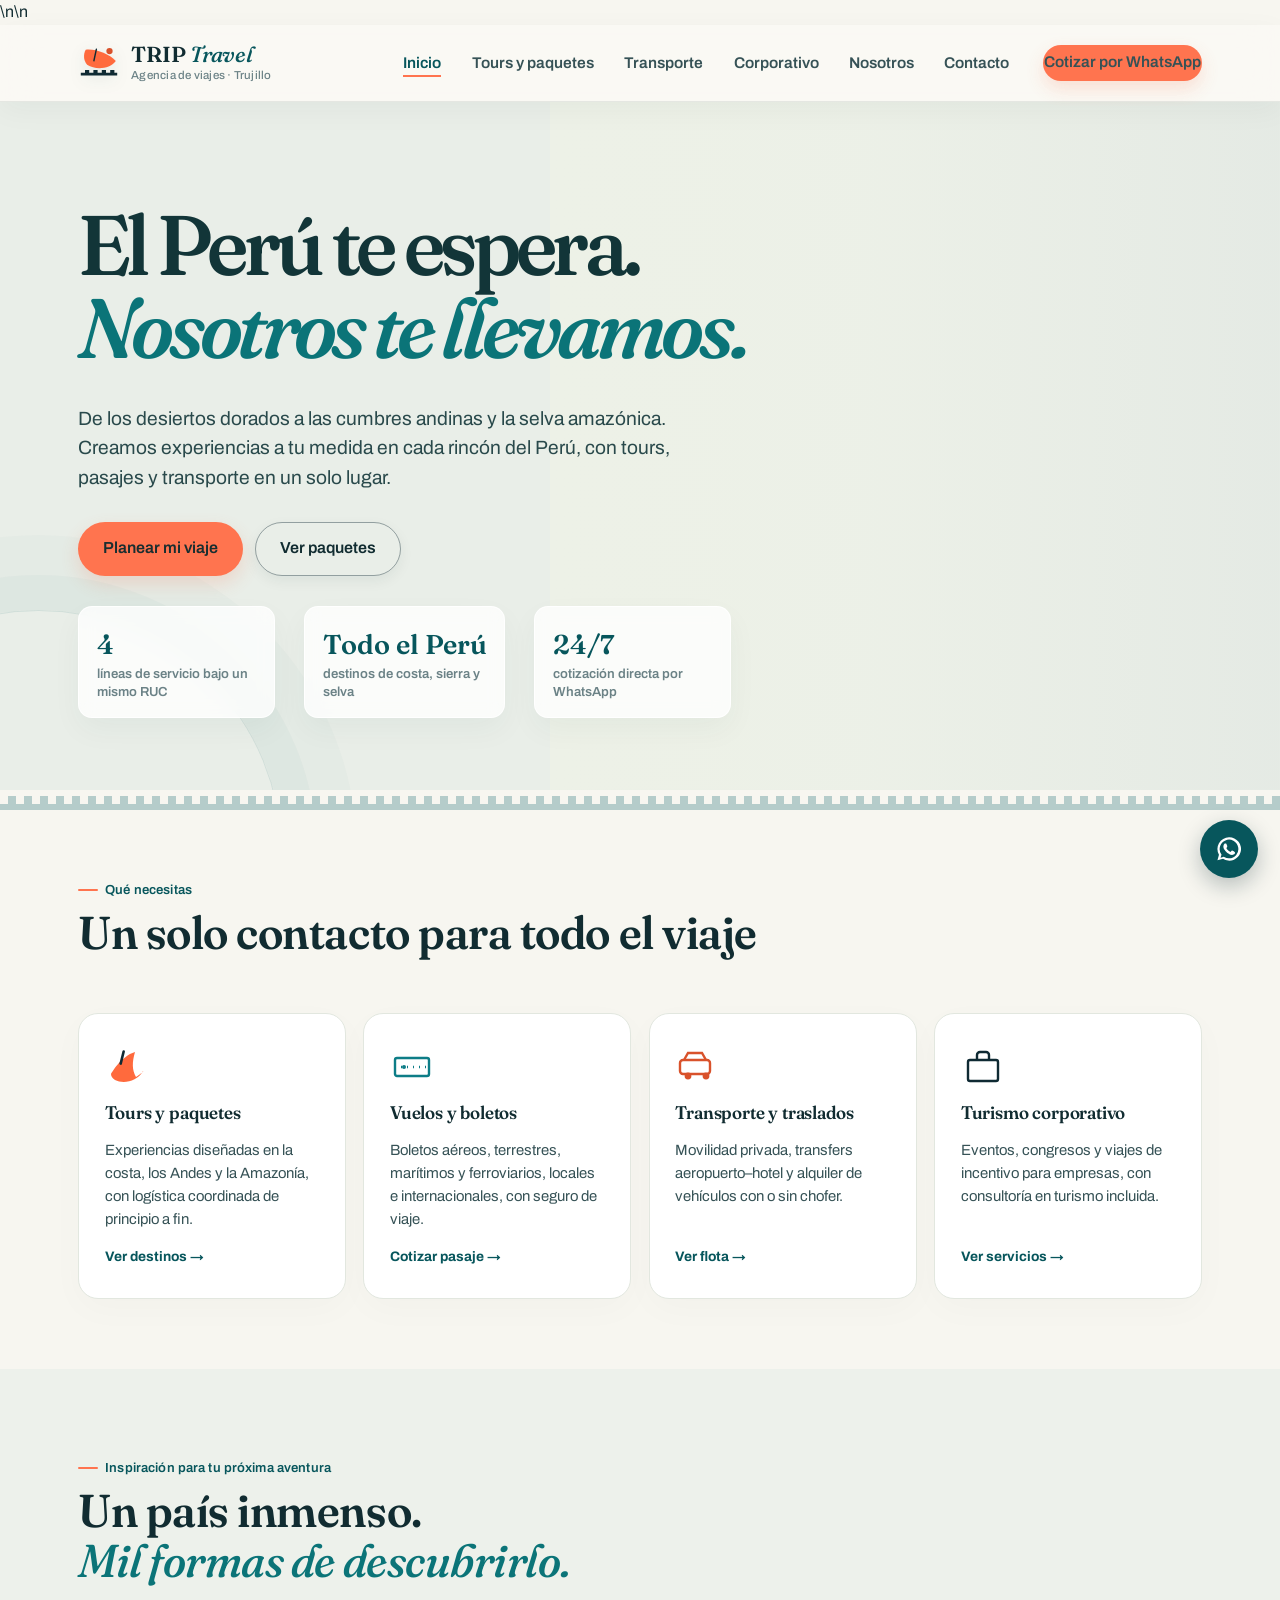
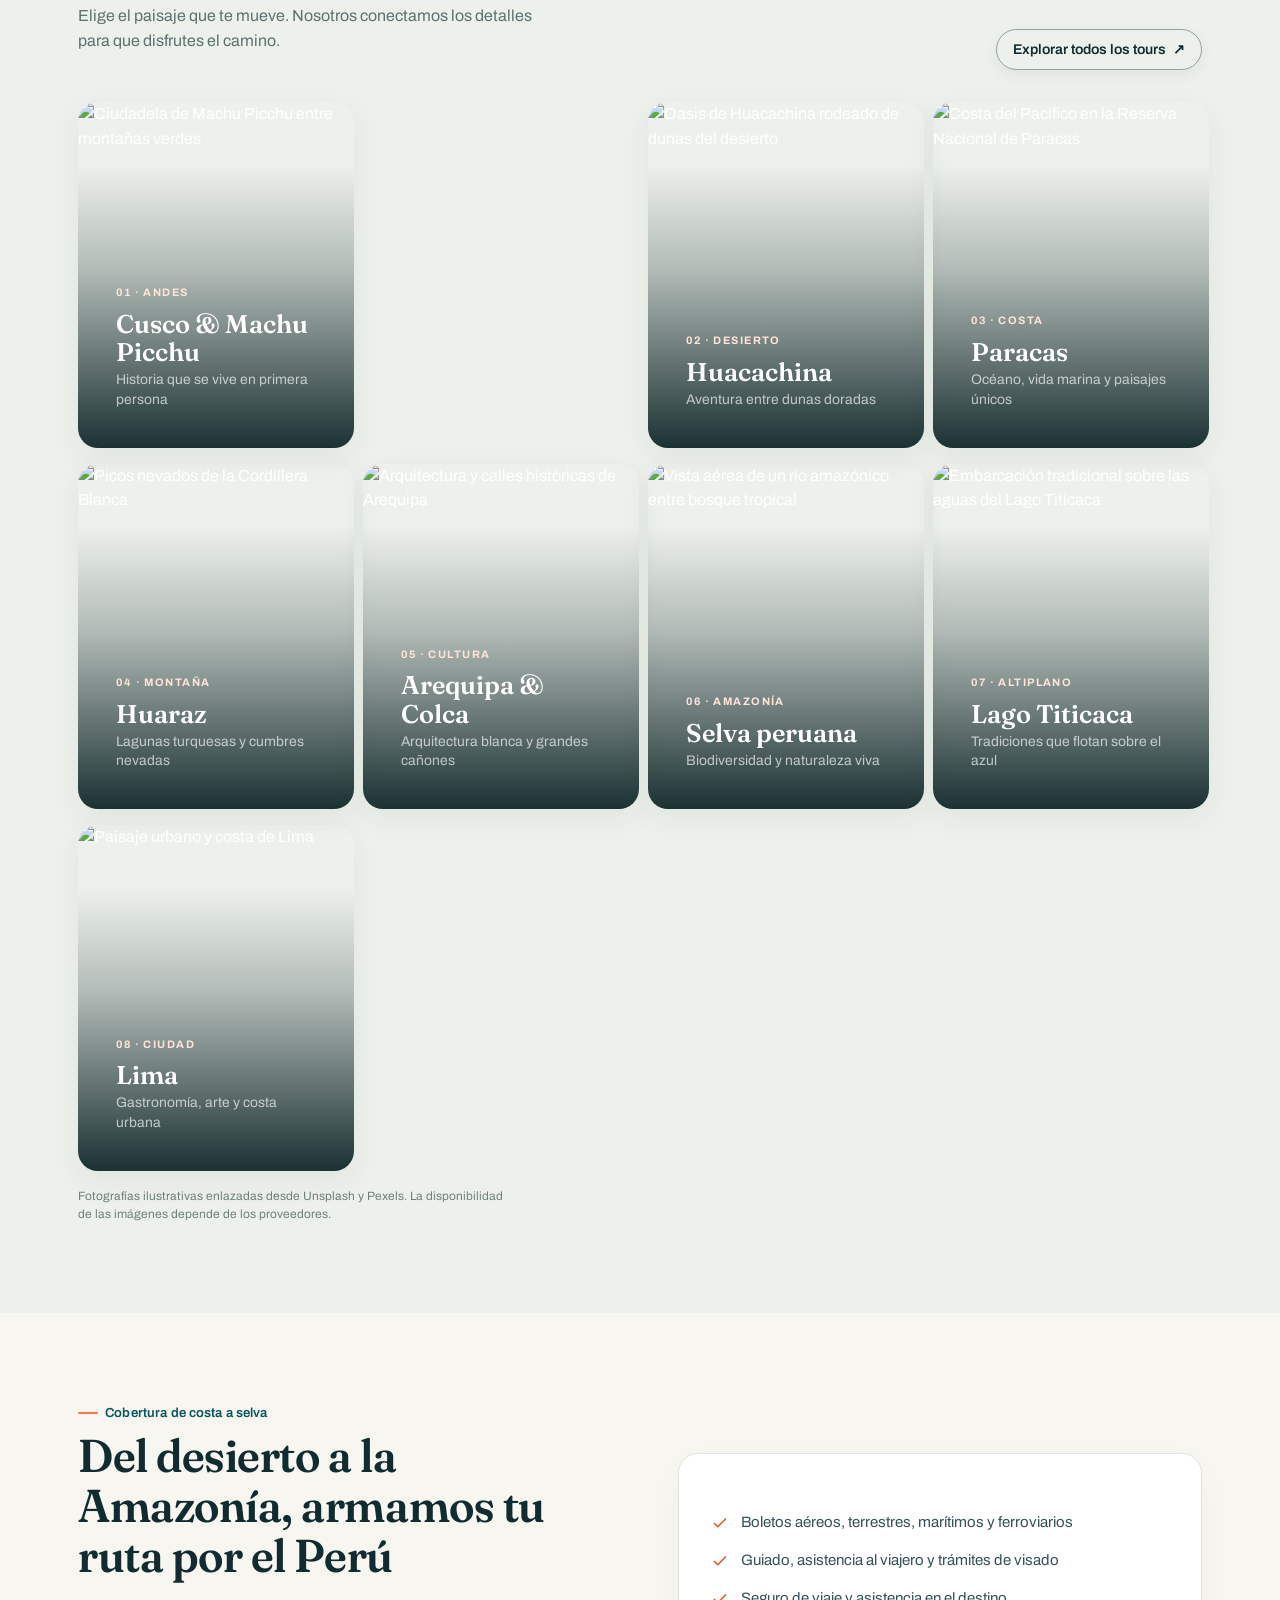
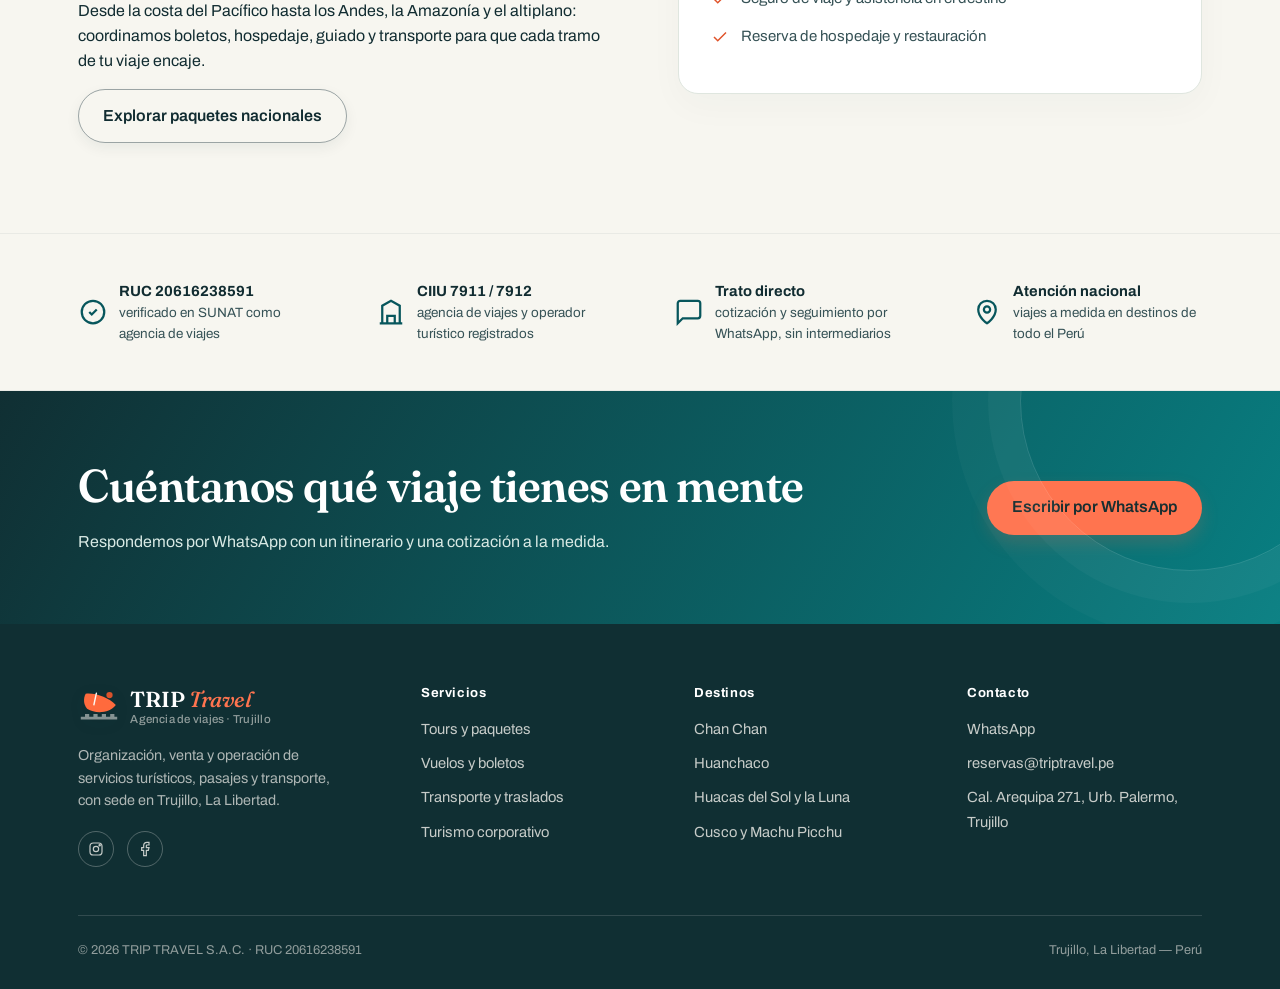
==== index.html @ f4888843 "Add files via upload" ====
<!doctype html>
<html lang="es">
<head>
<meta charset="UTF-8">
<meta name="viewport" content="width=device-width, initial-scale=1">
<title>TRIP Travel — Viaja por todo el Perú</title>
<meta name="description" content="Agencia de viajes con sede en Trujillo. Tours por Chan Chan, Huanchaco y la ruta moche-chimú, boletos aéreos y terrestres, transporte turístico y viajes corporativos en todo el Perú.">
<link rel="icon" type="image/svg+xml" href="assets/favicon.svg">
<meta name="theme-color" content="#0b3438">\n<link rel="preconnect" href="https://images.unsplash.com">\n<link rel="stylesheet" href="styles.css">
  <link rel="preload" as="image" href="https://images.unsplash.com/photo-1536704457276-2271a3d53915?auto=format&fit=crop&w=1400&q=85">
</head>
<body data-wa="51954021718" data-page="index">

<header class="site-header">
  <div class="container">
    <a href="index.html" class="brand">
      <svg viewBox="0 0 120 120" aria-hidden="true">
        <circle cx="90" cy="26" r="9" fill="#D9522B"/>
        <path fill="#FF6A3D" d="M22,22 C52,19 88,34 108,54 C90,77 52,81 26,65 C15,52 15,34 22,22 Z"/>
        <rect fill="#0F2A33" x="47" y="18" width="4" height="38" rx="2" transform="rotate(12 49 37)"/>
        <path fill="#0F2A33" d="M8,96 L8,88 L20,88 L20,80 L32,80 L32,88 L44,88 L44,80 L56,80 L56,88 L68,88 L68,80 L80,80 L80,88 L92,88 L92,80 L104,80 L104,88 L112,88 L112,96 Z"/>
      </svg>
      <span class="wordmark">
        <span class="name">TRIP <span class="t2">Travel</span></span>
        <span class="tag">Agencia de viajes · Trujillo</span>
      </span>
    </a>
    <nav class="main-nav">
      <ul>
        <li><a href="index.html">Inicio</a></li>
        <li><a href="tours.html">Tours y paquetes</a></li>
        <li><a href="transporte.html">Transporte</a></li>
        <li><a href="corporativo.html">Corporativo</a></li>
        <li><a href="nosotros.html">Nosotros</a></li>
        <li><a href="contacto.html">Contacto</a></li>
      </ul>
      <a class="btn btn-primary btn-sm" href="https://wa.me/51954021718?text=Hola%20TRIP%20Travel%2C%20quiero%20cotizar%20un%20viaje" target="_blank" rel="noopener">Cotizar por WhatsApp</a>
    </nav>
    <button class="nav-toggle" aria-label="Abrir menú" aria-expanded="false"><span></span><span></span><span></span></button>
  </div>
</header>

<main>

  <!-- ============== HERO ============== -->
  <section class="hero">
    <div class="container">
      <div class="hero-copy">
        <h1>El Perú te espera.<br><em>Nosotros te llevamos.</em></h1>
        <p class="lede">De los desiertos dorados a las cumbres andinas y la selva amazónica. Creamos experiencias a tu medida en cada rincón del Perú, con tours, pasajes y transporte en un solo lugar.</p>
        <div class="hero-actions">
          <a class="btn btn-primary" href="https://wa.me/51954021718?text=Hola%20TRIP%20Travel%2C%20quiero%20planear%20un%20viaje" target="_blank" rel="noopener">Planear mi viaje</a>
          <a class="btn btn-outline" href="tours.html">Ver paquetes</a>
        </div>
        <div class="stats">
          <div class="stat"><b>4</b><span>líneas de servicio bajo un mismo RUC</span></div>
          <div class="stat"><b>Todo el Perú</b><span>destinos de costa, sierra y selva</span></div>
          <div class="stat"><b>24/7</b><span>cotización directa por WhatsApp</span></div>
        </div>
      </div>
      <div class="hero-art" aria-hidden="true">
        <svg viewBox="0 0 520 460" xmlns="http://www.w3.org/2000/svg">
          <defs>
            <linearGradient id="sky" x1="0" y1="0" x2="0" y2="1">
              <stop offset="0" stop-color="#1F4249"/>
              <stop offset=".55" stop-color="#0D6670"/>
              <stop offset="1" stop-color="#0A5F68"/>
            </linearGradient>
            <linearGradient id="sea" x1="0" y1="0" x2="0" y2="1">
              <stop offset="0" stop-color="#0A5F68"/>
              <stop offset="1" stop-color="#0C4852"/>
            </linearGradient>
            <radialGradient id="sunGlow" cx="50%" cy="50%" r="50%">
              <stop offset="0" stop-color="#FF6A3D" stop-opacity=".45"/>
              <stop offset="1" stop-color="#FF6A3D" stop-opacity="0"/>
            </radialGradient>
            <linearGradient id="glint" x1="0" y1="0" x2="0" y2="1">
              <stop offset="0" stop-color="#FFB08A" stop-opacity=".5"/>
              <stop offset="1" stop-color="#FFB08A" stop-opacity="0"/>
            </linearGradient>
          </defs>
          <rect x="0" y="0" width="520" height="460" rx="10" fill="url(#sky)"/>

          <!-- resplandor y sol -->
          <circle cx="392" cy="112" r="100" fill="url(#sunGlow)"/>
          <g stroke="#FF8A5C" stroke-width="1.6" opacity=".4">
            <path d="M392,36 v16"/><path d="M460,52 l-11,11"/><path d="M328,52 l11,11"/>
          </g>
          <circle cx="392" cy="112" r="34" fill="#FF6A3D"/>
          <circle cx="392" cy="112" r="34" fill="none" stroke="#FFB08A" stroke-width="1.4" opacity=".6"/>

          <!-- nubes finas -->
          <g fill="#FBF8F3" opacity=".12">
            <ellipse cx="150" cy="60" rx="46" ry="9"/>
            <ellipse cx="90" cy="130" rx="34" ry="7"/>
          </g>

          <!-- gaviotas -->
          <g stroke="#FBF8F3" stroke-width="2.4" fill="none" stroke-linecap="round" opacity=".8">
            <path d="M120,70 q10,-12 20,0 q10,-12 20,0"/>
            <path d="M190,110 q8,-10 16,0 q8,-10 16,0"/>
            <path d="M300,60 q7,-9 14,0 q7,-9 14,0"/>
            <path d="M250,150 q6,-8 12,0 q6,-8 12,0"/>
          </g>

          <!-- ruta de vuelo punteada -->
          <path d="M70,250 C140,150 250,90 360,100" fill="none" stroke="#FF6A3D" stroke-width="2" stroke-dasharray="1 10" stroke-linecap="round" opacity=".8"/>

          <!-- silueta lejana: muros de Chan Chan -->
          <path d="M0,246 L0,232 L18,232 L18,224 L36,224 L36,232 L54,232 L54,220 L72,220 L72,232 L96,232 L96,226 L118,226 L118,232 L150,232 L150,216 L172,216 L172,232 L210,232 L210,224 L232,224 L232,232 L270,232 L270,218 L292,218 L292,232 L330,232 L330,226 L352,226 L352,232 L390,232 L390,220 L412,220 L412,232 L450,232 L450,228 L470,228 L470,232 L520,232 L520,250 L0,250 Z" fill="#0F2A33" opacity=".28"/>

          <!-- mar -->
          <rect x="0" y="250" width="520" height="210" fill="url(#sea)"/>
          <rect x="350" y="250" width="84" height="210" fill="url(#glint)"/>
          <path d="M0,250 Q130,235 260,250 T520,250 V258 Q390,243 260,258 T0,258 Z" fill="#0D7D87" opacity=".55"/>
          <path d="M0,272 Q130,257 260,272 T520,272 V280 Q390,265 260,280 T0,280 Z" fill="#0D7D87" opacity=".35"/>
          <path d="M0,300 Q130,288 260,300 T520,300 V306 Q390,296 260,306 T0,306 Z" fill="#FBF8F3" opacity=".06"/>

          <!-- friso escalonado Chan Chan -->
          <path fill="#0F2A33" d="M0,460 L0,420 L30,420 L30,400 L60,400 L60,420 L90,420 L90,400 L120,400 L120,420 L150,420 L150,400 L180,400 L180,420 L210,420 L210,400 L240,400 L240,420 L270,420 L270,400 L300,400 L300,420 L330,420 L330,400 L360,400 L360,420 L390,420 L390,400 L420,400 L420,420 L450,420 L450,400 L480,400 L480,420 L510,420 L510,400 L520,400 L520,460 Z"/>
          <path d="M0,420 L30,420 L30,400 L60,400 L60,420 L90,420 L90,400 L120,400 L120,420 L150,420 L150,400 L180,400 L180,420 L210,420 L210,400 L240,400 L240,420 L270,420 L270,400 L300,400 L300,420 L330,420 L330,400 L360,400 L360,420 L390,420 L390,400 L420,400 L420,420 L450,420 L450,400 L480,400 L480,420 L510,420 L510,400 L520,400" fill="none" stroke="#FF6A3D" stroke-width="1.4" opacity=".35"/>

          <!-- bote lejano, pequeño -->
          <g transform="translate(200,384) scale(.62)" opacity=".85">
            <path fill="#0C4852" d="M22,22 C52,19 88,34 108,54 C90,77 52,81 26,65 C15,52 15,34 22,22 Z"/>
            <rect fill="#0F2A33" x="47" y="4" width="4" height="34" rx="2" transform="rotate(12 49 23)"/>
          </g>

          <!-- caballitos de totora -->
          <g transform="translate(60,330) scale(1.5)">
            <path fill="#FF6A3D" d="M22,22 C52,19 88,34 108,54 C90,77 52,81 26,65 C15,52 15,34 22,22 Z"/>
            <path fill="#0F2A33" d="M46,46 C49,50 50,55 50,60 C47,57 45,52 44,48 Z" opacity=".5"/>
            <rect fill="#0F2A33" x="47" y="4" width="4" height="38" rx="2" transform="rotate(12 49 23)"/>
          </g>
          <g transform="translate(300,352) scale(1.05) ">
            <path fill="#D9522B" d="M22,22 C52,19 88,34 108,54 C90,77 52,81 26,65 C15,52 15,34 22,22 Z"/>
            <rect fill="#0F2A33" x="47" y="4" width="4" height="34" rx="2" transform="rotate(12 49 23)"/>
          </g>

          <!-- reflejo de los botes en el agua -->
          <g opacity=".18" transform="translate(60,418) scale(1.5,-.5)">
            <path fill="#FF6A3D" d="M22,22 C52,19 88,34 108,54 C90,77 52,81 26,65 C15,52 15,34 22,22 Z"/>
          </g>
        </svg>
      </div>
    </div>
  </section>

  <div class="wave-frieze" role="presentation"></div>

  <!-- ============== PILARES ============== -->
  <section class="pillars">
    <div class="container">
      <div class="section-head">
        <div>
          <p class="eyebrow">Qué necesitas</p>
          <h2>Un solo contacto para todo el viaje</h2>
        </div>
      </div>
      <div class="pillars-grid">
        <a class="pillar" href="tours.html">
          <svg class="pillar-icon" viewBox="0 0 44 44" fill="none"><path d="M6,30 C6,30 16,12 30,8 C27,18 27,26 31,33 C40,27 38,27 38,27 C32,38 18,40 10,36 C7,34 6,32 6,30Z" fill="#FF6A3D"/><rect x="16" y="6" width="2.6" height="15" rx="1.3" fill="#0F2A33" transform="rotate(14 17 13)"/></svg>
          <h3>Tours y paquetes</h3>
          <p>Experiencias diseñadas en la costa, los Andes y la Amazonía, con logística coordinada de principio a fin.</p>
          <span class="pillar-go">Ver destinos →</span>
        </a>
        <a class="pillar" href="tours.html#boletos">
          <svg class="pillar-icon" viewBox="0 0 44 44" fill="none"><rect x="5" y="14" width="34" height="18" rx="2" fill="none" stroke="#0D7D87" stroke-width="2.4"/><path d="M5,23 h34" stroke="#0D7D87" stroke-width="2.4" stroke-dasharray="1 5"/><circle cx="14" cy="23" r="2" fill="#0D7D87"/></svg>
          <h3>Vuelos y boletos</h3>
          <p>Boletos aéreos, terrestres, marítimos y ferroviarios, locales e internacionales, con seguro de viaje.</p>
          <span class="pillar-go">Cotizar pasaje →</span>
        </a>
        <a class="pillar" href="transporte.html">
          <svg class="pillar-icon" viewBox="0 0 44 44" fill="none"><rect x="5" y="16" width="30" height="14" rx="3" fill="none" stroke="#D9522B" stroke-width="2.4"/><circle cx="13" cy="32" r="3.4" fill="#D9522B"/><circle cx="31" cy="32" r="3.4" fill="#D9522B"/><path d="M9,16 L13,9 H27 L31,16" fill="none" stroke="#D9522B" stroke-width="2.4"/></svg>
          <h3>Transporte y traslados</h3>
          <p>Movilidad privada, transfers aeropuerto–hotel y alquiler de vehículos con o sin chofer.</p>
          <span class="pillar-go">Ver flota →</span>
        </a>
        <a class="pillar" href="corporativo.html">
          <svg class="pillar-icon" viewBox="0 0 44 44" fill="none"><rect x="7" y="16" width="30" height="21" rx="2" fill="none" stroke="#0F2A33" stroke-width="2.4"/><path d="M16,16 V11 a3,3 0 0 1 3,-3 h6 a3,3 0 0 1 3,3 v5" fill="none" stroke="#0F2A33" stroke-width="2.4"/></svg>
          <h3>Turismo corporativo</h3>
          <p>Eventos, congresos y viajes de incentivo para empresas, con consultoría en turismo incluida.</p>
          <span class="pillar-go">Ver servicios →</span>
        </a>
      </div>
    </div>
  </section>

  <!-- ============== DESTINOS DE TODO EL PERÚ ============== -->
  <section class="section alt destination-showcase">
    <div class="container">
      <div class="section-head destination-heading">
        <div>
          <p class="eyebrow">Inspiración para tu próxima aventura</p>
          <h2>Un país inmenso.<br><em>Mil formas de descubrirlo.</em></h2>
          <p class="section-intro">Elige el paisaje que te mueve. Nosotros conectamos los detalles para que disfrutes el camino.</p>
        </div>
        <a class="btn btn-outline btn-sm" href="tours.html">Explorar todos los tours <span aria-hidden="true">↗</span></a>
      </div>
      <div class="dest-grid dest-grid-national">
        <a class="dest-card dest-feature" href="tours.html" aria-label="Explorar Cusco y Machu Picchu">
          <img class="dest-bg" src="https://images.unsplash.com/photo-1536704457276-2271a3d53915?auto=format&fit=crop&w=1400&q=85" alt="Ciudadela de Machu Picchu entre montañas verdes" loading="lazy" decoding="async">
          <span class="dest-label"><small>01 · Andes</small><strong>Cusco & Machu Picchu</strong><span>Historia que se vive en primera persona</span></span>
        </a>
        <a class="dest-card" href="tours.html" aria-label="Explorar Huacachina e Ica">
          <img class="dest-bg" src="https://images.unsplash.com/photo-1769358783861-f97eb2fdce66?auto=format&fit=crop&w=1400&q=85" alt="Oasis de Huacachina rodeado de dunas del desierto" loading="lazy" decoding="async">
          <span class="dest-label"><small>02 · Desierto</small><strong>Huacachina</strong><span>Aventura entre dunas doradas</span></span>
        </a>
        <a class="dest-card" href="tours.html" aria-label="Explorar Paracas">
          <img class="dest-bg" src="https://images.unsplash.com/photo-1547818818-36fbc87a3913?auto=format&fit=crop&w=1400&q=85" alt="Costa del Pacífico en la Reserva Nacional de Paracas" loading="lazy" decoding="async">
          <span class="dest-label"><small>03 · Costa</small><strong>Paracas</strong><span>Océano, vida marina y paisajes únicos</span></span>
        </a>
        <a class="dest-card" href="tours.html" aria-label="Explorar Huaraz y la Cordillera Blanca">
          <img class="dest-bg" src="https://images.unsplash.com/photo-1719683564982-31d93ef55457?auto=format&fit=crop&w=1400&q=85" alt="Picos nevados de la Cordillera Blanca" loading="lazy" decoding="async">
          <span class="dest-label"><small>04 · Montaña</small><strong>Huaraz</strong><span>Lagunas turquesas y cumbres nevadas</span></span>
        </a>
        <a class="dest-card" href="tours.html" aria-label="Explorar Arequipa y Colca">
          <img class="dest-bg" src="https://images.unsplash.com/photo-1787929759439-0749ec832d7f?auto=format&fit=crop&w=1400&q=85" alt="Arquitectura y calles históricas de Arequipa" loading="lazy" decoding="async">
          <span class="dest-label"><small>05 · Cultura</small><strong>Arequipa & Colca</strong><span>Arquitectura blanca y grandes cañones</span></span>
        </a>
        <a class="dest-card" href="tours.html" aria-label="Explorar la Amazonía peruana">
          <img class="dest-bg" src="https://images.pexels.com/photos/30302547/pexels-photo-30302547.jpeg?auto=compress&cs=tinysrgb&w=1400" alt="Vista aérea de un río amazónico entre bosque tropical" loading="lazy" decoding="async">
          <span class="dest-label"><small>06 · Amazonía</small><strong>Selva peruana</strong><span>Biodiversidad y naturaleza viva</span></span>
        </a>
        <a class="dest-card" href="tours.html" aria-label="Explorar el Lago Titicaca en Puno">
          <img class="dest-bg" src="https://images.unsplash.com/photo-1553550755-e6c236f88586?auto=format&fit=crop&w=1400&q=85" alt="Embarcación tradicional sobre las aguas del Lago Titicaca" loading="lazy" decoding="async">
          <span class="dest-label"><small>07 · Altiplano</small><strong>Lago Titicaca</strong><span>Tradiciones que flotan sobre el azul</span></span>
        </a>
        <a class="dest-card" href="tours.html" aria-label="Explorar Lima y su costa">
          <img class="dest-bg" src="https://images.unsplash.com/photo-1739523915584-4ec4750bc075?auto=format&fit=crop&w=1400&q=85" alt="Paisaje urbano y costa de Lima" loading="lazy" decoding="async">
          <span class="dest-label"><small>08 · Ciudad</small><strong>Lima</strong><span>Gastronomía, arte y costa urbana</span></span>
        </a>
      </div>
      <p class="image-credit-note">Fotografías ilustrativas enlazadas desde Unsplash y Pexels. La disponibilidad de las imágenes depende de los proveedores.</p>
    </div>
  </section>

  <!-- ============== PERÚ COMPLETO ============== -->
  <section class="section">
    <div class="container two-col">
      <div>
        <p class="eyebrow">Cobertura de costa a selva</p>
        <h2>Del desierto a la Amazonía, armamos tu ruta por el Perú</h2>
        <p>Desde la costa del Pacífico hasta los Andes, la Amazonía y el altiplano: coordinamos boletos, hospedaje, guiado y transporte para que cada tramo de tu viaje encaje.</p>
        <a class="btn btn-outline" href="tours.html">Explorar paquetes nacionales</a>
      </div>
      <div class="legal-card" style="background:var(--paper-high)">
        <ul class="mini-list" style="grid-template-columns:1fr">
          <li><svg viewBox="0 0 24 24" fill="none" stroke="currentColor" stroke-width="2"><path d="M20 6 9 17l-5-5"/></svg> Boletos aéreos, terrestres, marítimos y ferroviarios</li>
          <li><svg viewBox="0 0 24 24" fill="none" stroke="currentColor" stroke-width="2"><path d="M20 6 9 17l-5-5"/></svg> Guiado, asistencia al viajero y trámites de visado</li>
          <li><svg viewBox="0 0 24 24" fill="none" stroke="currentColor" stroke-width="2"><path d="M20 6 9 17l-5-5"/></svg> Seguro de viaje y asistencia en el destino</li>
          <li><svg viewBox="0 0 24 24" fill="none" stroke="currentColor" stroke-width="2"><path d="M20 6 9 17l-5-5"/></svg> Reserva de hospedaje y restauración</li>
        </ul>
      </div>
    </div>
  </section>

  <!-- ============== CONFIANZA ============== -->
  <section class="trust">
    <div class="container trust-row">
      <div class="trust-item">
        <svg viewBox="0 0 24 24" fill="none" stroke="currentColor" stroke-width="1.8"><path d="M9 12l2 2 4-4M21 12a9 9 0 1 1-18 0 9 9 0 0 1 18 0Z"/></svg>
        <p><strong>RUC 20616238591</strong>verificado en SUNAT como agencia de viajes</p>
      </div>
      <div class="trust-item">
        <svg viewBox="0 0 24 24" fill="none" stroke="currentColor" stroke-width="1.8"><path d="M3 21h18M5 21V7l7-4 7 4v14M9 21v-6h6v6"/></svg>
        <p><strong>CIIU 7911 / 7912</strong>agencia de viajes y operador turístico registrados</p>
      </div>
      <div class="trust-item">
        <svg viewBox="0 0 24 24" fill="none" stroke="currentColor" stroke-width="1.8"><path d="M21 15a2 2 0 0 1-2 2H7l-4 4V5a2 2 0 0 1 2-2h14a2 2 0 0 1 2 2z"/></svg>
        <p><strong>Trato directo</strong>cotización y seguimiento por WhatsApp, sin intermediarios</p>
      </div>
      <div class="trust-item">
        <svg viewBox="0 0 24 24" fill="none" stroke="currentColor" stroke-width="1.8"><path d="M12 21s-7-4.5-7-11a7 7 0 0 1 14 0c0 6.5-7 11-7 11Z"/><circle cx="12" cy="10" r="2.5"/></svg>
        <p><strong>Atención nacional</strong>viajes a medida en destinos de todo el Perú</p>
      </div>
    </div>
  </section>

  <!-- ============== CTA FINAL ============== -->
  <section class="cta-band">
    <div class="container">
      <div>
        <h2>Cuéntanos qué viaje tienes en mente</h2>
        <p>Respondemos por WhatsApp con un itinerario y una cotización a la medida.</p>
      </div>
      <a class="btn btn-primary" href="https://wa.me/51954021718?text=Hola%20TRIP%20Travel%2C%20quiero%20una%20cotizaci%C3%B3n" target="_blank" rel="noopener">Escribir por WhatsApp</a>
    </div>
  </section>

</main>

<footer class="site-footer">
  <div class="container">
    <div class="footer-grid">
      <div class="footer-brand">
        <a href="index.html" class="brand" style="margin-bottom:1rem">
          <svg viewBox="0 0 120 120" aria-hidden="true">
            <circle cx="90" cy="26" r="9" fill="#D9522B"/>
            <path fill="#FF6A3D" d="M22,22 C52,19 88,34 108,54 C90,77 52,81 26,65 C15,52 15,34 22,22 Z"/>
            <rect fill="#FBF8F3" x="47" y="18" width="4" height="38" rx="2" transform="rotate(12 49 37)"/>
            <path fill="#FBF8F3" opacity=".5" d="M8,96 L8,88 L20,88 L20,80 L32,80 L32,88 L44,88 L44,80 L56,80 L56,88 L68,88 L68,80 L80,80 L80,88 L92,88 L92,80 L104,80 L104,88 L112,88 L112,96 Z"/>
          </svg>
          <span class="wordmark">
            <span class="name">TRIP <span class="t2">Travel</span></span>
            <span class="tag">Agencia de viajes · Trujillo</span>
          </span>
        </a>
        <p>Organización, venta y operación de servicios turísticos, pasajes y transporte, con sede en Trujillo, La Libertad.</p>
        <div class="footer-social">
          <a href="#" aria-label="Instagram"><svg viewBox="0 0 24 24" fill="none" stroke="currentColor" stroke-width="1.8"><rect x="3" y="3" width="18" height="18" rx="5"/><circle cx="12" cy="12" r="4"/><circle cx="17.5" cy="6.5" r="1"/></svg></a>
          <a href="#" aria-label="Facebook"><svg viewBox="0 0 24 24" fill="none" stroke="currentColor" stroke-width="1.8"><path d="M18 2h-3a5 5 0 0 0-5 5v3H7v4h3v8h4v-8h3l1-4h-4V7a1 1 0 0 1 1-1h3z"/></svg></a>
        </div>
      </div>
      <div>
        <h4>Servicios</h4>
        <ul>
          <li><a href="tours.html">Tours y paquetes</a></li>
          <li><a href="tours.html#boletos">Vuelos y boletos</a></li>
          <li><a href="transporte.html">Transporte y traslados</a></li>
          <li><a href="corporativo.html">Turismo corporativo</a></li>
        </ul>
      </div>
      <div>
        <h4>Destinos</h4>
        <ul>
          <li><a href="tours.html">Chan Chan</a></li>
          <li><a href="tours.html">Huanchaco</a></li>
          <li><a href="tours.html">Huacas del Sol y la Luna</a></li>
          <li><a href="tours.html">Cusco y Machu Picchu</a></li>
        </ul>
      </div>
      <div>
        <h4>Contacto</h4>
        <ul>
          <li><a href="https://wa.me/51954021718" target="_blank" rel="noopener">WhatsApp</a></li>
          <li><a href="mailto:reservas@triptravel.pe">reservas@triptravel.pe</a></li>
          <li><a href="nosotros.html">Cal. Arequipa 271, Urb. Palermo, Trujillo</a></li>
        </ul>
      </div>
    </div>
    <div class="footer-bottom">
      <span>© 2026 TRIP TRAVEL S.A.C. · RUC 20616238591</span>
      <span>Trujillo, La Libertad — Perú</span>
    </div>
  </div>
</footer>

<a class="wa-float" href="https://wa.me/51954021718?text=Hola%20TRIP%20Travel" target="_blank" rel="noopener" aria-label="Escribir por WhatsApp">
  <svg viewBox="0 0 24 24" fill="currentColor"><path d="M12 2a10 10 0 0 0-8.6 15l-1.3 4.7 4.8-1.3A10 10 0 1 0 12 2Zm0 18a8 8 0 0 1-4.1-1.1l-.3-.2-2.8.8.8-2.7-.2-.3A8 8 0 1 1 12 20Zm4.4-5.9c-.2-.1-1.4-.7-1.6-.8-.2-.1-.4-.1-.5.1l-.8.9c-.1.2-.3.2-.5.1-.7-.3-1.5-.8-2.1-1.5-.5-.6-1-1.3-1.1-1.5-.1-.2 0-.4.1-.5l.4-.5c.1-.2.1-.3.2-.5s0-.3 0-.5l-.7-1.7c-.2-.4-.4-.4-.5-.4h-.5c-.2 0-.5.1-.7.3-.7.7-1 1.6-.9 2.6.1 1.2.9 2.4 1 2.5.1.2 1.7 2.7 4.2 3.7.6.3 1.1.4 1.4.5.6.2 1.1.2 1.6.1.5-.1 1.4-.6 1.6-1.1.2-.5.2-1 .1-1.1-.1-.1-.2-.2-.4-.3Z"/></svg>
</a>

<script src="script.js"></script>
</body>
</html>
---- styles.css ----
/* ============================================================
   TRIP TRAVEL — hoja de estilos compartida
   Identidad anclada en Trujillo / La Libertad: el friso escalonado
   de "ola marina" de Chan Chan, el caballito de totora de Huanchaco
   y la luz del atardecer en el Pacífico.
   ============================================================ */

@font-face{
  font-family:"Fraunces";
  src:url("fonts/Fraunces.ttf") format("truetype-variations"), url("fonts/Fraunces.ttf") format("truetype");
  font-weight:300 700; font-stretch:85% 100%; font-style:normal; font-display:swap;
}
@font-face{
  font-family:"Fraunces";
  src:url("fonts/Fraunces-Italic.ttf") format("truetype-variations"), url("fonts/Fraunces-Italic.ttf") format("truetype");
  font-weight:300 700; font-stretch:85% 100%; font-style:italic; font-display:swap;
}
@font-face{
  font-family:"Archivo";
  src:url("fonts/Archivo.ttf") format("truetype-variations"), url("fonts/Archivo.ttf") format("truetype");
  font-weight:100 900; font-stretch:80% 115%; font-style:normal; font-display:swap;
}
@font-face{
  font-family:"Archivo";
  src:url("fonts/Archivo-Italic.ttf") format("truetype-variations"), url("fonts/Archivo-Italic.ttf") format("truetype");
  font-weight:100 900; font-stretch:80% 115%; font-style:italic; font-display:swap;
}

:root{
  /* --- paleta 70/20/10 ---
     70% dominante: blanco cálido (fondo)
     20% secundario: turquesa del Pacífico (marca)
     10% acento: coral de atardecer (CTA, precios, highlights) */
  --paper:#FBF8F3;      /* 70% — fondo dominante */
  --paper-high:#FFFFFF;
  --card:#FFFFFF;
  --tide:#0D7D87;       /* 20% — turquesa de marca */
  --tide-deep:#0A5F68;
  --gold:#FF6A3D;       /* 10% — coral de acento (CTA / precios) */
  --gold-deep:#E0532A;
  --clay:#D9522B;       /* coral profundo, uso decorativo puntual */
  --ink:#0F2A33;         /* texto — noche sobre el Pacífico */
  --ink-soft:#1F4249;
  --reed:#6B8286;        /* texto secundario / etiquetas */
  --line:#E3E6E2;
  --ink-a06:rgba(15,42,51,.06);
  --ink-a12:rgba(15,42,51,.12);
  --ink-a40:rgba(15,42,51,.4);

  --display:"Fraunces", Georgia, "Iowan Old Style", serif;
  --sans:"Archivo", "Helvetica Neue", Arial, sans-serif;

  --max:1180px;
  --radius:3px;
  --wa-number:51954021718; /* WhatsApp TRIP Travel */
}

*,*::before,*::after{box-sizing:border-box}
html{scroll-behavior:smooth}
@media (prefers-reduced-motion:reduce){html{scroll-behavior:auto}
  *{animation-duration:.01ms !important;animation-iteration-count:1 !important;transition-duration:.01ms !important;scroll-behavior:auto !important}}

body{
  margin:0;
  background:var(--paper);
  color:var(--ink);
  font-family:var(--sans);
  font-size:16px;
  line-height:1.55;
  -webkit-font-smoothing:antialiased;
}

img{max-width:100%;display:block}
a{color:inherit}
:focus-visible{outline:2.5px solid var(--tide); outline-offset:3px}

.container{max-width:var(--max); margin:0 auto; padding:0 28px}
@media (max-width:640px){.container{padding:0 20px}}

h1,h2,h3,h4{
  font-family:var(--display);
  font-weight:600;
  font-variation-settings:"SOFT" 40, "WONK" 1, "opsz" 72;
  line-height:1.08;
  margin:0 0 .4em;
  letter-spacing:-.01em;
  color:var(--ink);
}
h1{font-size:clamp(2.6rem,5.4vw,4.6rem); font-weight:560}
h2{font-size:clamp(1.9rem,3.6vw,2.9rem)}
h3{font-size:1.35rem; font-weight:600}
p{margin:0 0 1em; max-width:62ch}
.lede{font-size:1.18rem; color:var(--ink-soft); max-width:46ch}

.eyebrow{
  font-family:var(--sans); font-weight:600; font-size:.82rem;
  letter-spacing:.01em; color:var(--tide-deep); margin:0 0 .6em;
  display:flex; align-items:center; gap:.55em;
}
.eyebrow::before{content:""; width:20px; height:2px; background:var(--gold); display:inline-block; border-radius:2px}

.label-sm{font-size:.82rem; font-weight:600; color:var(--reed)}

/* ---------- botones ---------- */
.btn{
  display:inline-flex; align-items:center; gap:.5em; justify-content:center;
  font-family:var(--sans); font-weight:600; font-size:1rem;
  padding:.85em 1.5em; border-radius:999px; border:1.5px solid transparent;
  cursor:pointer; text-decoration:none; transition:transform .15s ease, background .2s ease, border-color .2s ease;
  white-space:nowrap;
}
.btn:hover{transform:translateY(-1px)}
.btn-primary{background:var(--gold); color:var(--ink)}
.btn-primary:hover{background:var(--gold-deep)}
.btn-outline{border-color:var(--ink-a40); color:var(--ink); background:transparent}
.btn-outline:hover{border-color:var(--ink)}
.btn-ghost-light{border-color:rgba(251,248,243,.45); color:var(--paper-high)}
.btn-ghost-light:hover{border-color:var(--paper-high)}
.btn-sm{padding:.6em 1.15em; font-size:.88rem}

/* ============================================================
   HEADER
   ============================================================ */
.site-header{
  position:sticky; top:0; z-index:40;
  background:rgba(251,248,243,.88); backdrop-filter:blur(10px);
  border-bottom:1px solid var(--ink-a06);
}
.site-header .container{display:flex; align-items:center; justify-content:space-between; height:82px}
.brand{display:flex; align-items:center; gap:.7em; text-decoration:none; color:var(--ink)}
.brand svg{height:42px; width:auto; flex:none}
.brand .wordmark{display:flex; flex-direction:column; line-height:1}
.brand .wordmark .name{font-family:var(--display); font-weight:600; font-size:1.36rem; letter-spacing:-.01em}
.brand .wordmark .name .t2{font-weight:500; color:var(--tide-deep); font-style:italic}
.brand .wordmark .tag{font-family:var(--sans); font-weight:500; font-size:.72rem; letter-spacing:.02em; color:var(--reed); margin-top:.3em}

.main-nav{display:flex; align-items:center; gap:2.1rem}
.main-nav ul{list-style:none; display:flex; gap:1.9rem; margin:0; padding:0}
.main-nav a{text-decoration:none; font-weight:600; font-size:.97rem; color:var(--ink-soft); padding:.3em 0; border-bottom:2px solid transparent}
.main-nav a:hover, .main-nav a.active{color:var(--ink); border-color:var(--gold)}
.nav-toggle{display:none; background:none; border:none; cursor:pointer; padding:8px}
.nav-toggle span{display:block; width:24px; height:2px; background:var(--ink); margin:5px 0; border-radius:2px}

@media (max-width:900px){
  .main-nav ul{
    position:fixed; top:82px; left:0; right:0; height:calc(100vh - 82px);
    background:var(--paper-high); flex-direction:column;
    padding:2rem 28px; gap:0; transform:translateY(-110%); transition:transform .3s ease; overflow-y:auto;
    pointer-events:none;
  }
  .main-nav.open ul{transform:translateY(0); pointer-events:auto}
  .main-nav ul li{border-bottom:1px solid var(--ink-a06); width:100%}
  .main-nav ul a{display:block; padding:1em 0; font-size:1.1rem}
  .main-nav .btn{display:none}
  .main-nav.open .btn{display:inline-flex; margin-top:1.4rem}
  .nav-toggle{display:block}
}

/* ============================================================
   WAVE / FRISO — divisor escalonado inspirado en Chan Chan
   ============================================================ */
.wave-frieze{
  height:22px; width:100%;
  background-image:url("data:image/svg+xml,%3Csvg xmlns='http://www.w3.org/2000/svg' width='48' height='22' viewBox='0 0 48 22'%3E%3Cpath d='M0,22 L0,14 L8,14 L8,6 L16,6 L16,14 L24,14 L24,6 L32,6 L32,14 L40,14 L40,6 L48,6 L48,22 Z' fill='%230A5F68'/%3E%3C/svg%3E");
  background-repeat:repeat-x; background-size:48px 22px;
}
.wave-frieze.on-dark{
  background-image:url("data:image/svg+xml,%3Csvg xmlns='http://www.w3.org/2000/svg' width='48' height='22' viewBox='0 0 48 22'%3E%3Cpath d='M0,22 L0,14 L8,14 L8,6 L16,6 L16,14 L24,14 L24,6 L32,6 L32,14 L40,14 L40,6 L48,6 L48,22 Z' fill='%23FF6A3D'/%3E%3C/svg%3E");
}

/* ============================================================
   REED TEXTURE — banda de trama de totora (divisor fino alterno)
   ============================================================ */
.reed-rule{
  height:10px; background-image:repeating-linear-gradient(90deg, var(--reed) 0 2px, transparent 2px 9px);
  opacity:.55;
}

/* ============================================================
   HERO
   ============================================================ */
.hero{padding:64px 0 50px; position:relative; overflow:hidden}
.hero .container{display:grid; grid-template-columns:1.05fr .95fr; gap:2.5rem; align-items:center}
.hero-copy .stats{display:flex; gap:1.8rem; margin-top:1.9rem; flex-wrap:wrap}
.hero-copy .stat b{display:block; font-family:var(--display); font-size:1.7rem; font-weight:600; color:var(--tide-deep)}
.hero-copy .stat span{font-size:.82rem; color:var(--reed); font-weight:600}
.hero-actions{display:flex; gap:1rem; margin-top:1.8rem; flex-wrap:wrap}
.hero-art{position:relative}
.hero-art svg{width:100%; height:auto}
@media (max-width:900px){
  .hero .container{grid-template-columns:1fr; text-align:left}
  .hero-art{order:-1; max-width:420px}
}

/* ============================================================
   PILARES DE SERVICIO (home)
   ============================================================ */
.pillars{padding:70px 0}
.pillars-grid{display:grid; grid-template-columns:repeat(4,1fr); gap:1.1rem; margin-top:2.3rem}
.pillar{
  background:var(--card); border:1px solid var(--ink-a06); border-radius:var(--radius);
  padding:1.9rem 1.6rem; text-decoration:none; color:var(--ink);
  display:flex; flex-direction:column; gap:.9rem; transition:border-color .2s ease, transform .2s ease;
}
.pillar:hover{border-color:var(--gold); transform:translateY(-3px)}
.pillar .pillar-icon{width:44px; height:44px}
.pillar h3{font-size:1.14rem; margin-bottom:.15em}
.pillar p{font-size:.93rem; color:var(--ink-soft); margin-bottom:0}
.pillar .pillar-go{font-size:.86rem; font-weight:700; color:var(--tide-deep); margin-top:auto}
@media (max-width:980px){.pillars-grid{grid-template-columns:repeat(2,1fr)}}
@media (max-width:560px){.pillars-grid{grid-template-columns:1fr}}

/* ============================================================
   TICKET CARD — tarjeta de paquete con talón perforado
   ============================================================ */
.ticket-grid{display:grid; grid-template-columns:repeat(3,1fr); gap:1.4rem; margin-top:2.3rem}
@media (max-width:980px){.ticket-grid{grid-template-columns:repeat(2,1fr)}}
@media (max-width:680px){.ticket-grid{grid-template-columns:1fr}}

.ticket{
  background:var(--card); border:1px solid var(--ink-a12); border-radius:6px;
  display:flex; flex-direction:column; overflow:hidden; position:relative;
}
.ticket-photo{height:168px; background:linear-gradient(135deg,var(--tide) 0%, var(--tide-deep) 100%); position:relative; overflow:hidden}
.ticket-photo svg{position:absolute; inset:0; width:100%; height:100%}
.ticket-tag{
  position:absolute; top:12px; left:12px; background:var(--paper-high); color:var(--ink);
  font-size:.74rem; font-weight:700; padding:.3em .7em; border-radius:999px;
}
.ticket-body{padding:1.3rem 1.4rem 1.1rem}
.ticket-body h3{font-size:1.14rem; margin-bottom:.3em}
.ticket-meta{display:flex; gap:1rem; font-size:.84rem; color:var(--reed); font-weight:600; margin-bottom:.7em}
.ticket-highlights{list-style:none; margin:0 0 1rem; padding:0; font-size:.88rem; color:var(--ink-soft)}
.ticket-highlights li{padding-left:1.1em; position:relative; margin-bottom:.35em}
.ticket-highlights li::before{content:"–"; position:absolute; left:0; color:var(--gold-deep); font-weight:700}

.ticket-stub{
  position:relative; display:flex; align-items:center; justify-content:space-between;
  padding:.95rem 1.4rem; border-top:2px dashed var(--line); margin-top:auto;
}
.ticket-stub::before, .ticket-stub::after{
  content:""; position:absolute; width:18px; height:18px; background:var(--paper);
  border-radius:50%; top:-11px;
}
.ticket-stub::before{left:-9px}
.ticket-stub::after{right:-9px}
.ticket-price{font-family:var(--display); font-weight:600; font-size:1.3rem; color:var(--ink)}
.ticket-price span{display:block; font-family:var(--sans); font-size:.72rem; font-weight:600; color:var(--reed)}

/* ============================================================
   FRANJA DE CONFIANZA
   ============================================================ */
.trust{padding:46px 0; border-top:1px solid var(--ink-a06); border-bottom:1px solid var(--ink-a06)}
.trust-row{display:flex; flex-wrap:wrap; gap:2.6rem; align-items:center; justify-content:space-between}
.trust-item{display:flex; align-items:center; gap:.7rem; max-width:230px}
.trust-item svg{width:30px; height:30px; flex:none; color:var(--tide-deep)}
.trust-item p{margin:0; font-size:.84rem; color:var(--ink-soft)}
.trust-item strong{display:block; font-size:.92rem; color:var(--ink)}

/* ============================================================
   SECCIONES GENERALES
   ============================================================ */
.section{padding:78px 0}
.section.on-ink{background:var(--tide-deep); color:var(--paper-high)}
.section.on-ink h2, .section.on-ink h3{color:var(--paper-high)}
.section.on-ink p{color:rgba(251,248,243,.78)}
.section.alt{background:var(--paper-high)}
.section-head{display:flex; justify-content:space-between; align-items:flex-end; gap:2rem; flex-wrap:wrap}

.two-col{display:grid; grid-template-columns:1fr 1fr; gap:3rem; align-items:center}
@media (max-width:860px){.two-col{grid-template-columns:1fr}}

/* destinos */
.dest-grid{display:grid; grid-template-columns:repeat(4,1fr); gap:1rem; margin-top:2.3rem}
@media (max-width:980px){.dest-grid{grid-template-columns:repeat(2,1fr)}}
@media (max-width:560px){.dest-grid{grid-template-columns:1fr}}
.dest-card{
  position:relative; border-radius:6px; overflow:hidden; aspect-ratio:4/5;
  display:flex; align-items:flex-end; padding:1.2rem; color:#fff; text-decoration:none;
}
.dest-card .dest-bg{position:absolute; inset:0; z-index:0}
.dest-card::after{content:""; position:absolute; inset:0; background:linear-gradient(180deg, rgba(15,42,51,0) 35%, rgba(15,42,51,.86) 100%); z-index:1}
.dest-card .dest-label{position:relative; z-index:2}
.dest-card .dest-label strong{display:block; font-family:var(--display); font-size:1.18rem; font-weight:600}
.dest-card .dest-label span{font-size:.8rem; opacity:.85}

/* proceso / pasos reales (itinerario, sí es secuencia) */
.steps{counter-reset:step; margin-top:2.3rem; display:grid; gap:0}
.step{display:grid; grid-template-columns:64px 1fr; gap:1.3rem; padding:1.5rem 0; border-top:1px solid var(--ink-a12)}
.step:last-child{border-bottom:1px solid var(--ink-a12)}
.step .step-num{counter-increment:step; font-family:var(--display); font-size:1.5rem; color:var(--gold-deep); font-weight:600}
.step .step-num::before{content:counter(step)}
.step h3{margin-bottom:.25em; font-size:1.1rem}
.step p{margin-bottom:0; font-size:.94rem; color:var(--ink-soft)}

/* tabla de flota / vehiculos */
.fleet-grid{display:grid; grid-template-columns:repeat(3,1fr); gap:1.2rem; margin-top:2.3rem}
@media (max-width:900px){.fleet-grid{grid-template-columns:1fr}}
.fleet-card{background:var(--card); border:1px solid var(--ink-a12); border-radius:var(--radius); padding:1.6rem}
.fleet-card .fleet-icon{width:40px; height:40px; margin-bottom:1rem}
.fleet-card ul{margin:.8rem 0 0; padding-left:1.1em; font-size:.9rem; color:var(--ink-soft)}
.fleet-card li{margin-bottom:.3em}

/* cuadro de contacto / formulario */
.contact-grid{display:grid; grid-template-columns:1fr 1fr; gap:3rem; margin-top:2.3rem}
@media (max-width:900px){.contact-grid{grid-template-columns:1fr}}
.field{margin-bottom:1.1rem}
.field label{display:block; font-size:.86rem; font-weight:700; margin-bottom:.4em; color:var(--ink-soft)}
.field input, .field select, .field textarea{
  width:100%; font-family:var(--sans); font-size:1rem; padding:.75em .9em;
  border:1.5px solid var(--ink-a12); border-radius:4px; background:var(--card); color:var(--ink);
}
.field textarea{resize:vertical; min-height:110px}
.field input:focus, .field select:focus, .field textarea:focus{border-color:var(--tide); outline:none}
.contact-info-list{list-style:none; margin:1.6rem 0 0; padding:0; display:grid; gap:1.1rem}
.contact-info-list li{display:flex; gap:.9rem; align-items:flex-start}
.contact-info-list svg{width:22px; height:22px; flex:none; color:var(--gold-deep); margin-top:.1em}
.contact-info-list strong{display:block; font-size:.92rem}
.contact-info-list span{font-size:.9rem; color:var(--ink-soft)}

/* CTA final */
.cta-band{padding:70px 0; background:var(--tide-deep); color:var(--paper-high); text-align:left}
.cta-band h2{color:var(--paper-high)}
.cta-band .container{display:flex; justify-content:space-between; align-items:center; gap:2rem; flex-wrap:wrap}
.cta-band p{color:rgba(251,248,243,.82); margin-bottom:0}

/* ============================================================
   FOOTER
   ============================================================ */
.site-footer{background:var(--tide-deep); color:rgba(251,248,243,.82); padding:62px 0 28px}
.footer-grid{display:grid; grid-template-columns:1.3fr 1fr 1fr 1fr; gap:2.4rem}
@media (max-width:860px){.footer-grid{grid-template-columns:1fr 1fr}}
@media (max-width:560px){.footer-grid{grid-template-columns:1fr}}
.footer-brand .wordmark{color:var(--paper-high)}
.footer-brand .wordmark .t2{color:var(--gold) !important}
.footer-brand .wordmark .tag{color:rgba(251,248,243,.55) !important}
.footer-brand p{font-size:.9rem; max-width:32ch; color:rgba(251,248,243,.68)}
.site-footer h4{font-family:var(--sans); font-size:.82rem; font-weight:700; letter-spacing:.04em; color:var(--paper-high); margin-bottom:1rem}
.site-footer ul{list-style:none; margin:0; padding:0; display:grid; gap:.6rem}
.site-footer a{text-decoration:none; color:rgba(251,248,243,.78); font-size:.92rem}
.site-footer a:hover{color:var(--gold)}
.footer-social{display:flex; gap:.8rem; margin-top:1.2rem}
.footer-social a{width:36px; height:36px; border:1px solid rgba(251,248,243,.28); border-radius:50%; display:flex; align-items:center; justify-content:center}
.footer-social svg{width:16px; height:16px}
.footer-bottom{
  margin-top:3rem; padding-top:1.6rem; border-top:1px solid rgba(251,248,243,.14);
  display:flex; justify-content:space-between; gap:1rem; flex-wrap:wrap; font-size:.8rem; color:rgba(251,248,243,.55);
}

/* ============================================================
   PÁGINA: interior genérico (page-hero más compacto)
   ============================================================ */
.page-hero{padding:56px 0 46px}
.page-hero .lede{margin-top:.6rem}

/* breadcrumb-ish back link */
.back-link{display:inline-flex; align-items:center; gap:.4em; font-size:.88rem; font-weight:700; color:var(--tide-deep); text-decoration:none; margin-bottom:1.2rem}

/* filtros simples (tours.html) */
.filters{display:flex; gap:.6rem; flex-wrap:wrap; margin-top:1.8rem}
.filters button{
  font-family:var(--sans); font-weight:600; font-size:.88rem; padding:.55em 1.1em;
  border-radius:999px; border:1.5px solid var(--ink-a12); background:var(--card); color:var(--ink-soft); cursor:pointer;
}
.filters button.active{background:var(--tide-deep); color:var(--paper-high); border-color:var(--tide-deep)}

/* whatsapp floating */
.wa-float{
  position:fixed; bottom:22px; right:22px; z-index:50; width:58px; height:58px; border-radius:50%;
  background:var(--tide-deep); display:flex; align-items:center; justify-content:center; box-shadow:0 8px 22px rgba(15,42,51,.28);
  text-decoration:none;
}
.wa-float svg{width:28px; height:28px; color:var(--paper-high)}

/* servicios adicionales (nosotros/corporativo) lista compacta */
.mini-list{display:grid; grid-template-columns:repeat(2,1fr); gap:.9rem 2rem; margin-top:1.8rem; list-style:none; padding:0}
@media (max-width:640px){.mini-list{grid-template-columns:1fr}}
.mini-list li{display:flex; gap:.7rem; font-size:.94rem; color:var(--ink-soft); align-items:flex-start}
.mini-list li svg{width:18px; height:18px; flex:none; margin-top:.2em; color:var(--gold-deep)}

/* legal/nosotros datos de empresa */
.legal-card{background:var(--card); border:1px solid var(--ink-a12); border-radius:var(--radius); padding:1.8rem 2rem}
.legal-card dl{display:grid; grid-template-columns:auto 1fr; gap:.55rem 1.4rem; margin:0; font-size:.92rem}
.legal-card dt{color:var(--reed); font-weight:600}
.legal-card dd{margin:0; color:var(--ink)}

/* quote / testimonial */
.quote{font-family:var(--display); font-size:1.5rem; font-weight:500; font-style:italic; max-width:50ch; line-height:1.4}
.quote cite{display:block; font-family:var(--sans); font-style:normal; font-size:.86rem; font-weight:700; color:var(--reed); margin-top:1rem}


/* ===== TRIP Travel · actualización visual 2026 ===== */
:root{--paper:#f7f5ef;--tide:#087f82;--tide-deep:#07575c;--gold:#ff7657;--ink:#112e32;--ink-soft:#35575a;--line:#dce5df;--radius:18px}
body{background:var(--paper)}
.site-header{background:rgba(250,249,245,.9);backdrop-filter:blur(18px);border-bottom:1px solid rgba(17,46,50,.09)}
.site-header .container{height:76px}
.brand svg{filter:drop-shadow(0 4px 8px #112e3215)}
.main-nav a{transition:color .2s ease,background .2s ease}
.main-nav a:hover,.main-nav a.active{color:var(--tide-deep)}
.btn{box-shadow:0 5px 14px #112e3210;transition:transform .25s ease,box-shadow .25s ease,background .25s ease}
.btn:hover{transform:translateY(-3px);box-shadow:0 12px 25px #112e3220}
.btn-primary{background:var(--gold);color:#182e30}
.hero{position:relative;isolation:isolate;overflow:hidden;padding:clamp(4rem,8vw,7.5rem) 0 4.5rem;background:#e9eee8}
.hero:before{content:"";position:absolute;z-index:-2;inset:0 0 0 43%;background:linear-gradient(90deg,#e9eee8 0%,#e9eee800 35%),linear-gradient(0deg,#102c2e55,#102c2e00 65%),url("https://images.unsplash.com/photo-1526392060635-9d6019884377?auto=format&fit=crop&w=1800&q=85") center 48%/cover}
.hero:after{content:"";position:absolute;z-index:-1;width:38vw;height:38vw;max-width:500px;max-height:500px;border:1px solid #0b65641c;border-radius:50%;left:-16vw;bottom:-24vw;box-shadow:0 0 0 35px #0b656408,0 0 0 75px #0b656405}
.hero .container{position:relative}
.hero-copy{max-width:650px}
.hero h1{font-size:clamp(3.1rem,6.6vw,6.4rem);letter-spacing:-.055em;line-height:.98;max-width:750px;text-wrap:balance}
.hero .lede{font-size:clamp(1.05rem,1.5vw,1.25rem);max-width:48ch;color:#29494b}
.hero-actions{gap:12px;margin-top:1.8rem}
.hero-art{display:none}
.stats{display:flex;flex-wrap:wrap;gap:1rem;margin-top:2.5rem}
.stat{background:#ffffffc9;backdrop-filter:blur(8px);border:1px solid #ffffffd9;border-radius:14px;padding:1rem 1.1rem;min-width:130px;box-shadow:0 12px 30px #163e3d0b}
.stat b{font-size:1.35rem;color:var(--tide-deep)}
.stat span{display:block;max-width:160px;font-size:.8rem;line-height:1.35;color:#496568}
.page-hero{position:relative;overflow:hidden;background:#103b3e;color:white;padding:clamp(3.5rem,7vw,6rem) 0;isolation:isolate}
.page-hero:before{content:"";position:absolute;z-index:-1;inset:0;background:linear-gradient(90deg,#0a292be8 0%,#0a292bb5 48%,#0a292b55 100%),url("https://images.unsplash.com/photo-1526392060635-9d6019884377?auto=format&fit=crop&w=1800&q=80") center 45%/cover}
.page-hero h1{color:white;max-width:900px;font-size:clamp(2.6rem,5.5vw,5rem);letter-spacing:-.045em;text-wrap:balance}
.page-hero .lede{color:#e0eeea;max-width:62ch}
.page-hero .eyebrow{color:#a9e1d8}
.section{padding-top:clamp(3.5rem,7vw,6rem);padding-bottom:clamp(3.5rem,7vw,6rem)}
.section.alt{background:#edf1eb}
.ticket-grid{gap:1.4rem}
.ticket{overflow:hidden;border:1px solid #dfe6df;border-radius:20px;background:#fff;box-shadow:0 10px 32px #163e3d08;transition:transform .28s ease,box-shadow .28s ease}
.ticket:hover{transform:translateY(-7px);box-shadow:0 22px 45px #163e3d18}
.ticket-photo{height:230px;position:relative;overflow:hidden;background:#d5e1d9}
.ticket-photo svg{display:none}
.ticket-photo:after{content:"";position:absolute;inset:0;background:linear-gradient(0deg,#102e32a8,transparent 60%)}
.ticket:nth-child(1) .ticket-photo{background:url("https://images.unsplash.com/photo-1500530855697-b586d89ba3ee?auto=format&fit=crop&w=900&q=80") center/cover}
.ticket:nth-child(1) .ticket-photo{background-image:url("https://images.unsplash.com/photo-1500530855697-b586d89ba3ee?auto=format&fit=crop&w=900&q=80")}
.ticket:nth-child(2) .ticket-photo{background:url("https://images.unsplash.com/photo-1531065208531-efa0ca36b0f0?auto=format&fit=crop&w=900&q=80") center/cover}
.ticket:nth-child(3) .ticket-photo{background:url("https://images.unsplash.com/photo-1526392060635-9d6019884377?auto=format&fit=crop&w=900&q=80") center/cover}
.ticket:nth-child(4) .ticket-photo{background:url("https://images.unsplash.com/photo-1464822759023-fed622ff2c3b?auto=format&fit=crop&w=900&q=80") center/cover}
.ticket-tag{z-index:2;top:16px;left:16px;border-radius:999px;padding:.45rem .8rem;background:#f8f5e9ed;color:#173b3c;font-weight:700;font-size:.75rem;letter-spacing:.03em}
.ticket-body{padding:1.35rem 1.4rem}
.ticket-body h3{font-size:1.55rem;letter-spacing:-.02em}
.ticket-stub{padding:1rem 1.4rem 1.35rem;border-top:1px solid #e8ece7}
.fleet-grid{gap:1.2rem}
.fleet-card,.legal-card,.contact-grid form{border:1px solid #dfe6df;border-radius:20px;box-shadow:0 12px 35px #173e3c08}
.fleet-card{padding:1.7rem;background:#fff;transition:transform .25s ease,box-shadow .25s ease}
.fleet-card:hover{transform:translateY(-5px);box-shadow:0 20px 38px #173e3c12}
.fleet-card h3{letter-spacing:-.02em}
.fleet-icon{background:#e8f2ed;border-radius:12px;padding:8px;width:54px;height:54px}
.two-col{gap:clamp(2rem,6vw,6rem)}
.wave-frieze{height:20px;opacity:.28}
.cta-band{background:linear-gradient(120deg,#0a4448,#087f82);position:relative;overflow:hidden}
.cta-band:after{content:"";position:absolute;right:-80px;top:-160px;width:340px;height:340px;border:1px solid #ffffff25;border-radius:50%;box-shadow:0 0 0 32px #ffffff08,0 0 0 68px #ffffff06;pointer-events:none}
.cta-band h2{color:#fff}
.cta-band p{color:#d8e9e4}
.site-footer{background:#102f33}
.site-footer a:hover{color:#ffad91}
.filters{gap:.6rem;margin-top:1.5rem}
.filters button{border-radius:999px;padding:.65rem 1.1rem;border:1px solid #ffffff55;transition:all .2s ease}
.filters button.active,.filters button:hover{background:var(--gold);color:#173537;border-color:var(--gold)}
input,select,textarea{border-radius:12px!important;border:1px solid #d7e1db!important;background:#fff!important;padding:.85rem 1rem!important}
input:focus,select:focus,textarea:focus{outline:3px solid #087f8229!important;border-color:var(--tide)!important}
.contact-grid form{padding:clamp(1.2rem,3vw,2rem);background:#fff}
.contact-info-list li{padding:1rem 0;border-bottom:1px solid #dfe6df}
.reveal{transition:opacity .6s ease,transform .6s ease}
@media(max-width:850px){
 .hero:before{inset:0;background:linear-gradient(90deg,#e9eee8f2,#e9eee8b8),url("https://images.unsplash.com/photo-1526392060635-9d6019884377?auto=format&fit=crop&w=1200&q=80") center/cover}
 .hero{padding:4rem 0 3rem}.hero-copy{max-width:100%}.hero h1{max-width:680px}
 .main-nav{box-shadow:0 18px 30px #122e3214}
 .page-hero:before{background:linear-gradient(90deg,#0a292be8,#0a292b99),url("https://images.unsplash.com/photo-1526392060635-9d6019884377?auto=format&fit=crop&w=1200&q=80") center/cover}
}
@media(max-width:600px){
 .site-header .container{height:70px}
 .hero{padding:3.4rem 0 2.8rem}
 .hero h1{font-size:clamp(2.8rem,13vw,4rem)}
 .stats{display:grid;grid-template-columns:repeat(3,minmax(0,1fr));gap:.55rem}
 .stat{min-width:0;padding:.8rem .65rem}.stat b{font-size:1rem}.stat span{font-size:.7rem}
 .ticket-photo{height:205px}
 .ticket-stub{gap:1rem;flex-wrap:wrap}
 .page-hero{padding:3.3rem 0}
 .section{padding-top:3rem;padding-bottom:3rem}
}

/* Corrección de composición del hero fotográfico */
.hero .container{grid-template-columns:minmax(0,1fr)}
.hero-copy{grid-column:1;max-width:720px}


/* ===== TRIP TRAVEL · Perú sin límites ===== */
:root{--paper:#f7f6f0;--tide:#0b7478;--tide-deep:#07565c;--gold:#ff744f;--ink:#112c31;--ink-soft:#365256;--line:#dfe5df;--radius:16px}
.site-header{background:rgba(250,249,244,.91);backdrop-filter:blur(18px);box-shadow:0 8px 30px rgba(11,42,45,.045)}
.brand .tag{letter-spacing:.03em}
.main-nav a{transition:color .2s ease,border-color .2s ease}
.hero:before{background-image:linear-gradient(90deg,#f0f2e9 0%,#f0f2e9ef 18%,#f0f2e9c4 44%,#0c292b12 100%),url("https://images.unsplash.com/photo-1536704457276-2271a3d53915?auto=format&fit=crop&w=1400&q=85 ")}
.hero:before{background-image:linear-gradient(90deg,#edf1e7 0%,#edf1e7ee 20%,#edf1e7c2 43%,#0c292b05 100%),url("https://images.unsplash.com/photo-1536704457276-2271a3d53915?auto=format&fit=crop&w=1400&q=85");background-position:center,right center}
.hero:after{pointer-events:none}
.hero h1{max-width:790px;color:#123538}
.hero h1 em{color:#0b7478;font-style:italic}
.hero .lede{max-width:54ch}
.pillar{border-radius:20px;border-color:#e2e7df;box-shadow:0 10px 36px #183a3506}
.pillar:hover{box-shadow:0 18px 40px #183a3514}
.section-head{align-items:flex-end;gap:2rem}
.destination-showcase{overflow:hidden}
.destination-heading{margin-bottom:2rem}
.destination-heading h2 em{color:#0b7478;font-weight:500}
.section-intro{color:#5d7170;max-width:52ch;margin-top:.8rem}
.dest-grid-national{grid-template-columns:repeat(4,minmax(0,1fr));gap:16px;margin-top:0}
.dest-grid-national .dest-card{min-height:290px;height:clamp(250px,27vw,365px);border-radius:20px;isolation:isolate;box-shadow:0 9px 30px #0d292b10;transition:transform .35s ease,box-shadow .35s ease}
.dest-grid-national .dest-card:hover{transform:translateY(-6px);box-shadow:0 25px 50px #0d292b25}
.dest-grid-national .dest-card.dest-feature{grid-column:span 2;grid-row:span 1}
.dest-grid-national .dest-bg{width:100%;height:100%;object-fit:cover;position:absolute;inset:0;z-index:0;transition:transform .7s cubic-bezier(.2,.75,.3,1)}
.dest-grid-national .dest-card:hover .dest-bg{transform:scale(1.06)}
.dest-grid-national .dest-card::after{background:linear-gradient(180deg,#061e2000 18%,#061e2040 48%,#061e20e8 100%);z-index:1}
.dest-grid-national .dest-label{padding:1.2rem;display:flex;flex-direction:column;gap:.25rem}
.dest-grid-national .dest-label small{font-family:var(--sans);font-size:.68rem;font-weight:700;letter-spacing:.13em;text-transform:uppercase;color:#ffe4d9;margin-bottom:.3rem}
.dest-grid-national .dest-label strong{font-size:clamp(1.25rem,2vw,1.65rem);line-height:1.1;color:#fff}
.dest-grid-national .dest-label span{font-size:.87rem;line-height:1.4;color:#f2f6f1d9;max-width:29ch}
.image-credit-note{font-size:.75rem;color:#70817c;margin:1rem 0 0}
.ticket-photo img{display:block;position:absolute;inset:0;width:100%;height:100%;object-fit:cover;transition:transform .7s cubic-bezier(.2,.75,.3,1)}
.ticket:hover .ticket-photo img{transform:scale(1.05)}
.ticket:nth-child(1) .ticket-photo,.ticket:nth-child(2) .ticket-photo,.ticket:nth-child(3) .ticket-photo,.ticket:nth-child(4) .ticket-photo,.ticket:nth-child(5) .ticket-photo,.ticket:nth-child(6) .ticket-photo{background-image:none}
.ticket-photo:after{pointer-events:none}
.ticket-tag{position:absolute}
.page-hero:before{background-position:center 45%}
body[data-page="tours"] .page-hero:before{background-image:linear-gradient(90deg,#0a292bf0 0%,#0a292bb5 48%,#0a292b48 100%),url("https://images.unsplash.com/photo-1769358783861-f97eb2fdce66?auto=format&fit=crop&w=1400&q=85")}
body[data-page="transporte"] .page-hero:before{background-image:linear-gradient(90deg,#0a292bf0 0%,#0a292bb5 48%,#0a292b40 100%),url("https://images.unsplash.com/photo-1719683564982-31d93ef55457?auto=format&fit=crop&w=1400&q=85")}
body[data-page="corporativo"] .page-hero:before{background-image:linear-gradient(90deg,#0a292bf0 0%,#0a292bb5 48%,#0a292b40 100%),url("https://images.unsplash.com/photo-1739523915584-4ec4750bc075?auto=format&fit=crop&w=1400&q=85")}
body[data-page="nosotros"] .page-hero:before{background-image:linear-gradient(90deg,#0a292bf0 0%,#0a292bb5 48%,#0a292b40 100%),url("https://images.unsplash.com/photo-1526392060635-9d6019884377?auto=format&fit=crop&w=1400&q=85")}
body[data-page="contacto"] .page-hero:before{background-image:linear-gradient(90deg,#0a292bf0 0%,#0a292bb5 48%,#0a292b40 100%),url("https://images.unsplash.com/photo-1547818818-36fbc87a3913?auto=format&fit=crop&w=1400&q=85")}
body[data-page="index"] .hero:before{background-image:linear-gradient(90deg,#edf1e7 0%,#edf1e7ee 20%,#edf1e7c2 43%,#0c292b05 100%),url("https://images.unsplash.com/photo-1536704457276-2271a3d53915?auto=format&fit=crop&w=1400&q=85")}
.btn-primary{box-shadow:0 8px 18px #f66d4930}
.btn-primary:hover{background:#ed5f3d}
.cta-band{background:linear-gradient(120deg,#102f33,#087f82)}
.fleet-card,.legal-card,.contact-grid form{border-radius:20px}
@media(max-width:980px){.dest-grid-national{grid-template-columns:repeat(2,minmax(0,1fr))}.dest-grid-national .dest-card.dest-feature{grid-column:span 2}}
@media(max-width:600px){.dest-grid-national{gap:10px}.dest-grid-national .dest-card{min-height:230px;height:56vw;border-radius:15px}.dest-grid-national .dest-card.dest-feature{grid-column:span 2;height:68vw}.dest-grid-national .dest-label{padding:.85rem}.dest-grid-national .dest-label strong{font-size:1.2rem}.dest-grid-national .dest-label span{font-size:.75rem}.destination-heading{align-items:flex-start;flex-direction:column}}
@media(prefers-reduced-motion:reduce){.dest-grid-national .dest-bg,.ticket-photo img{transition:none}}
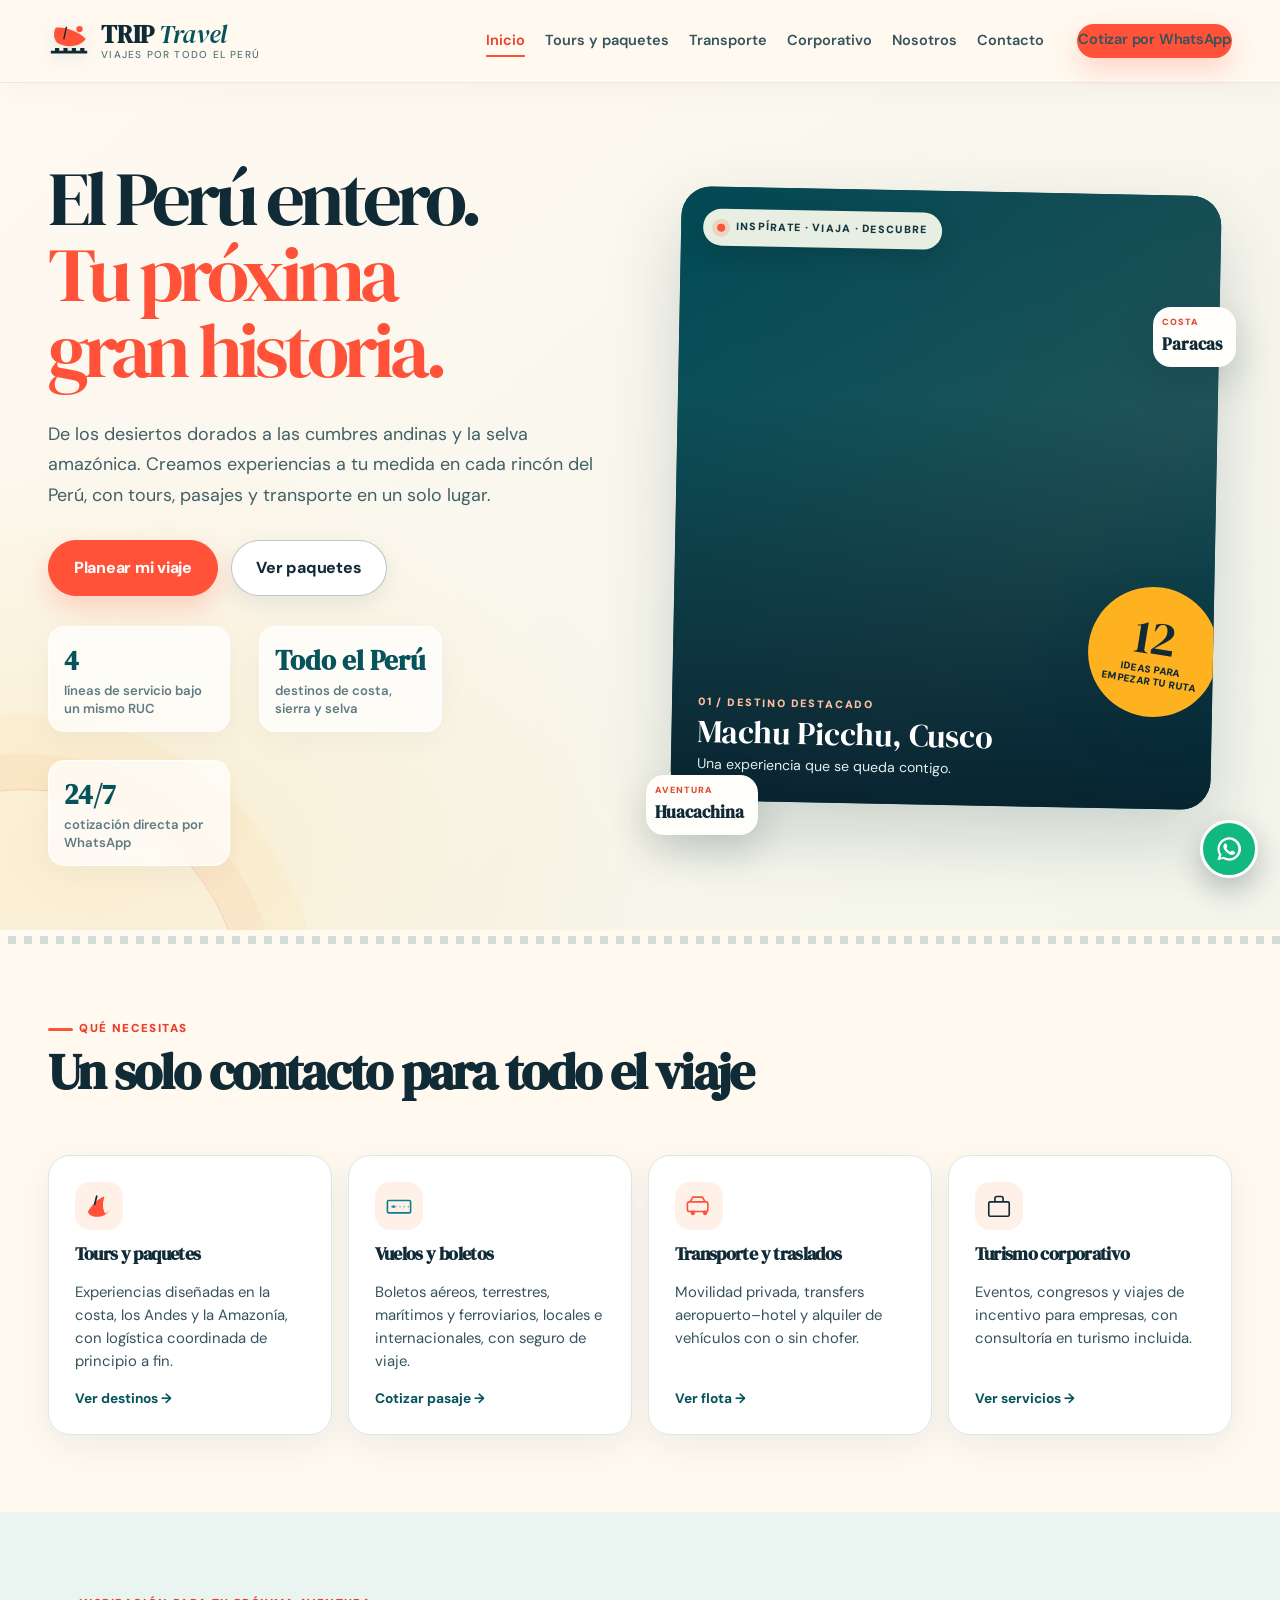
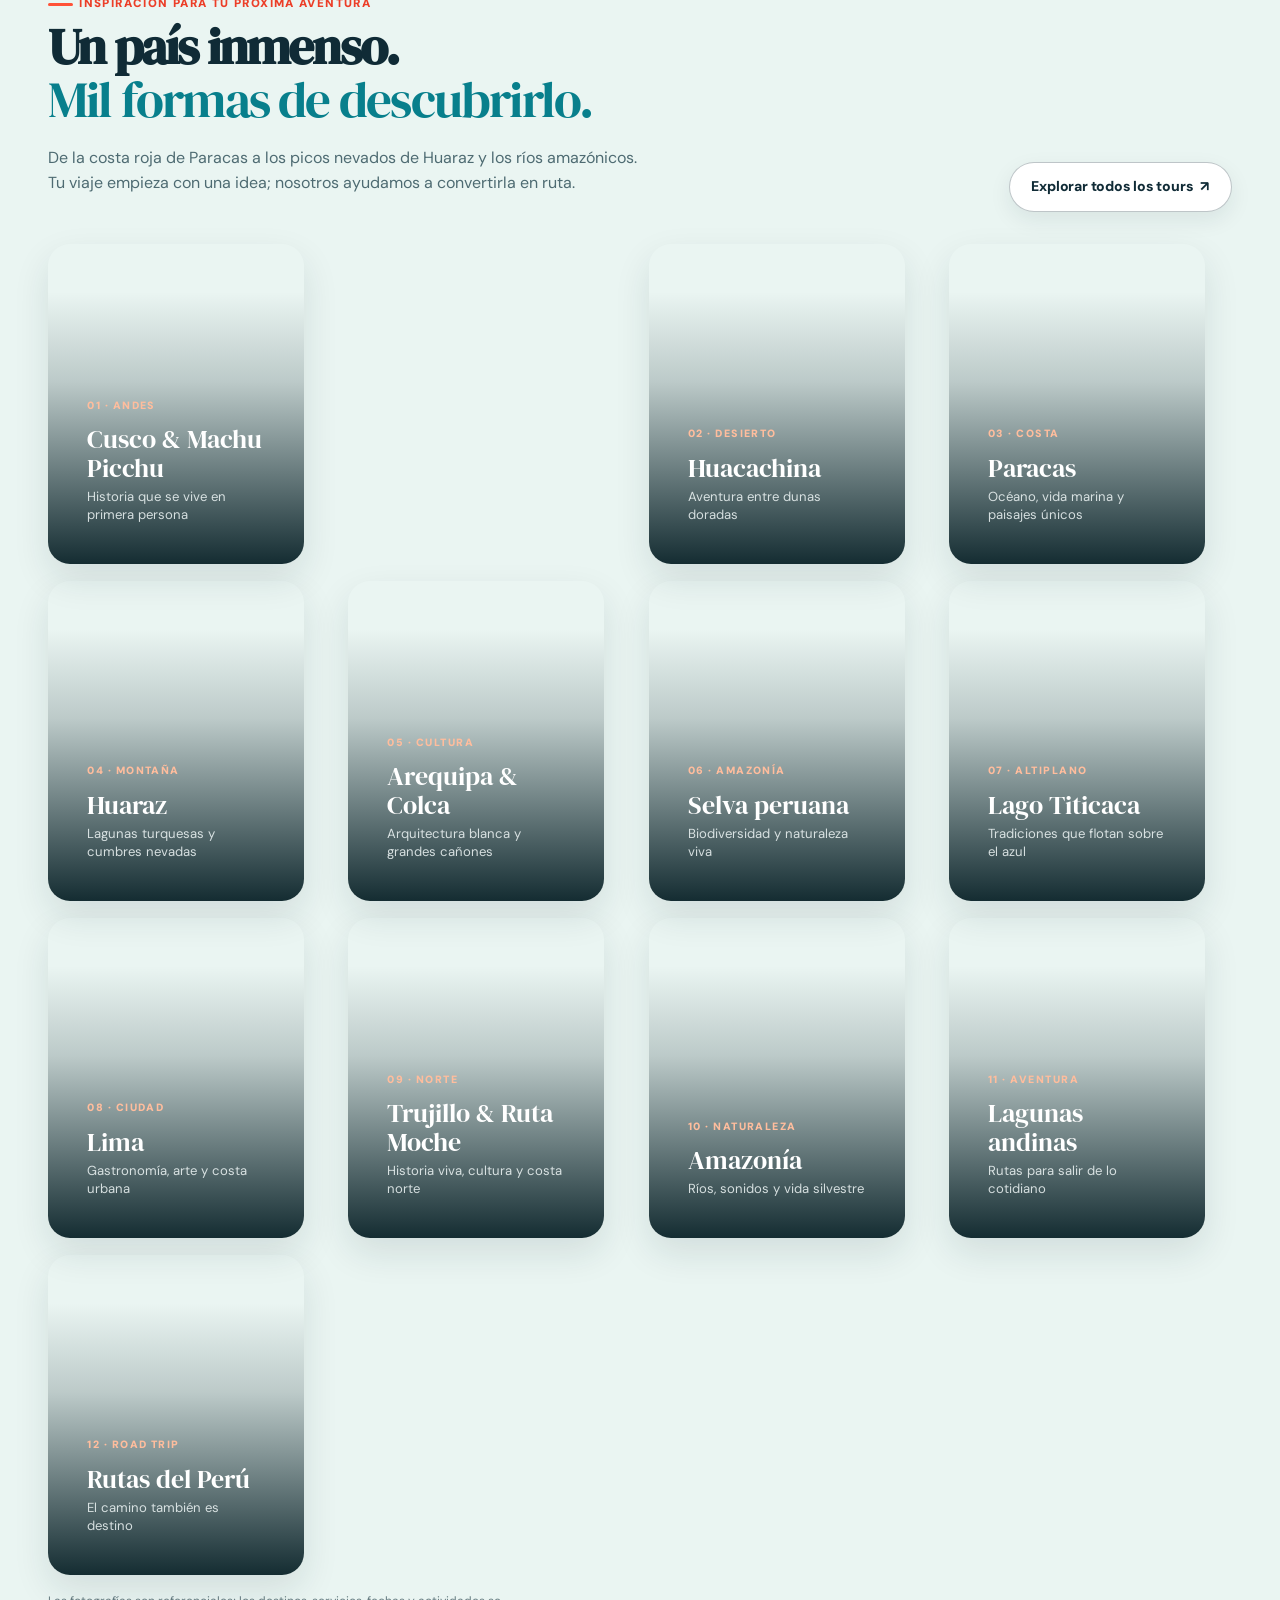
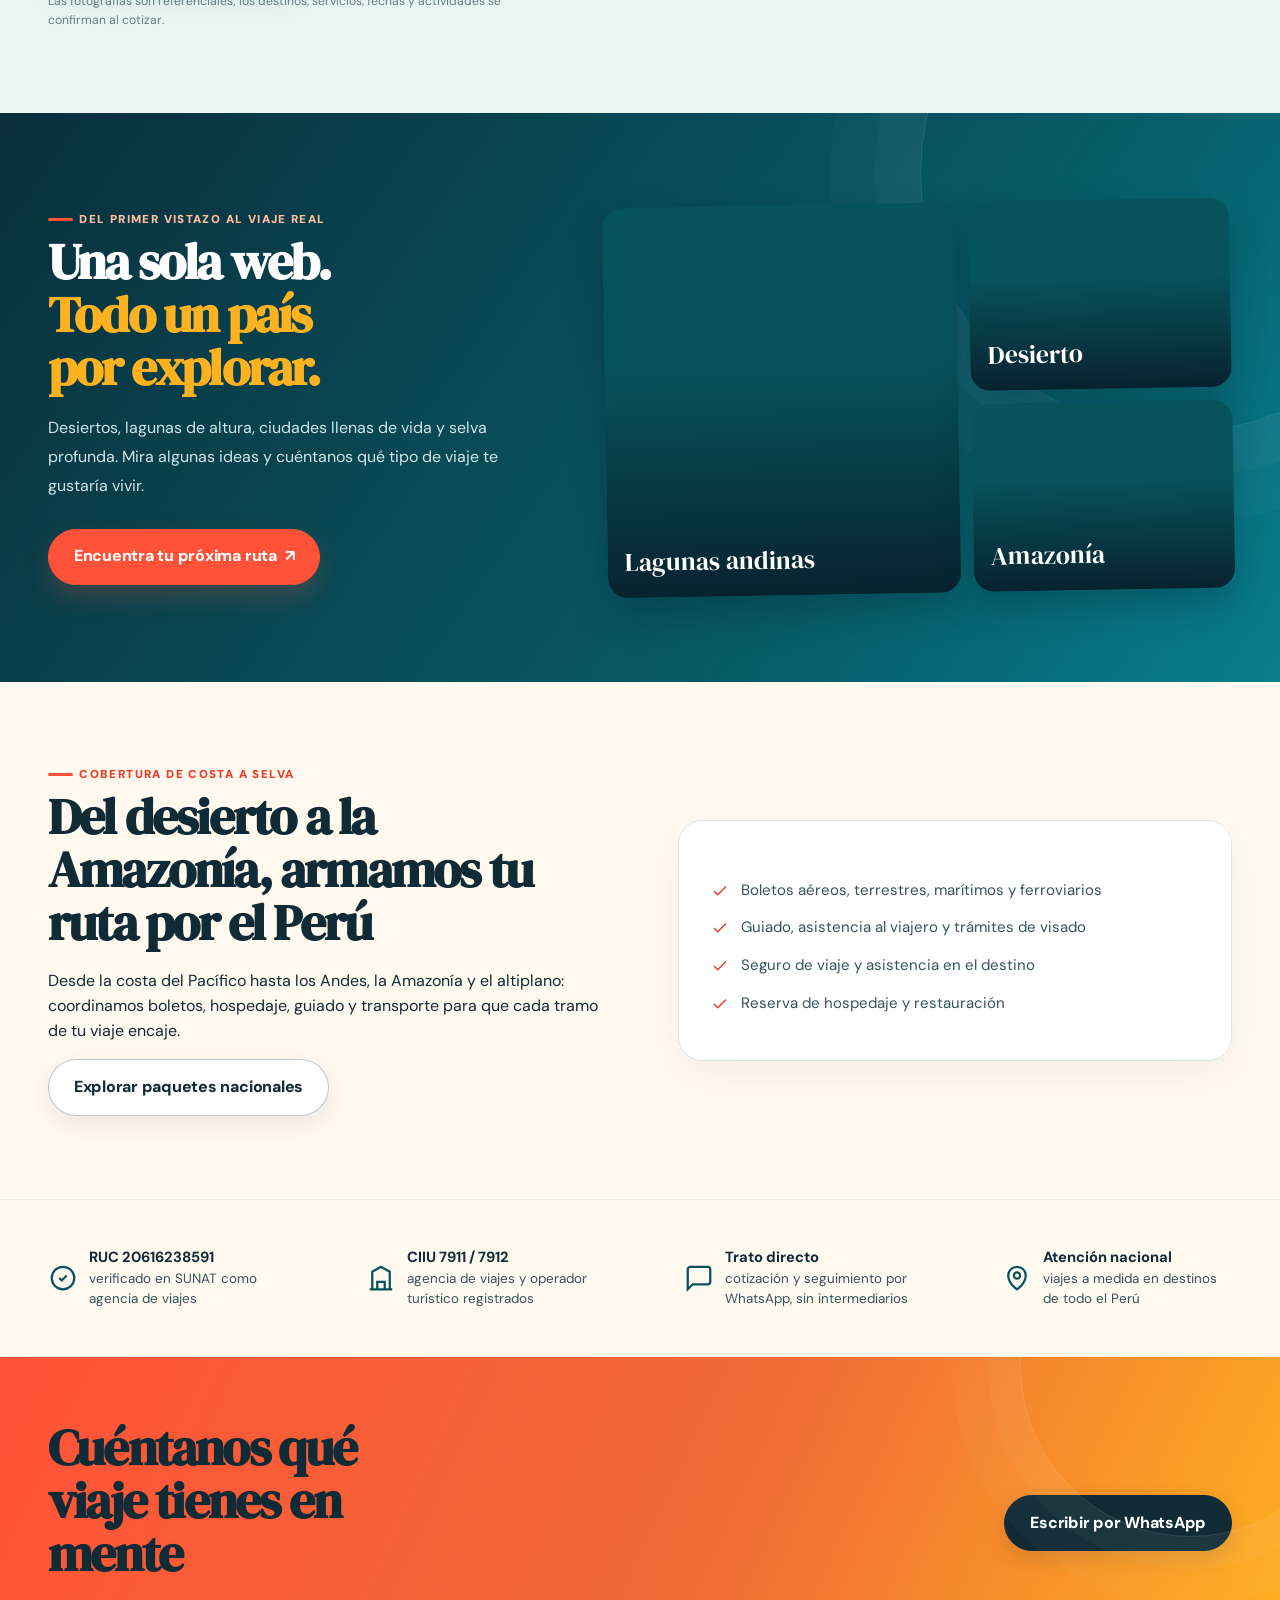
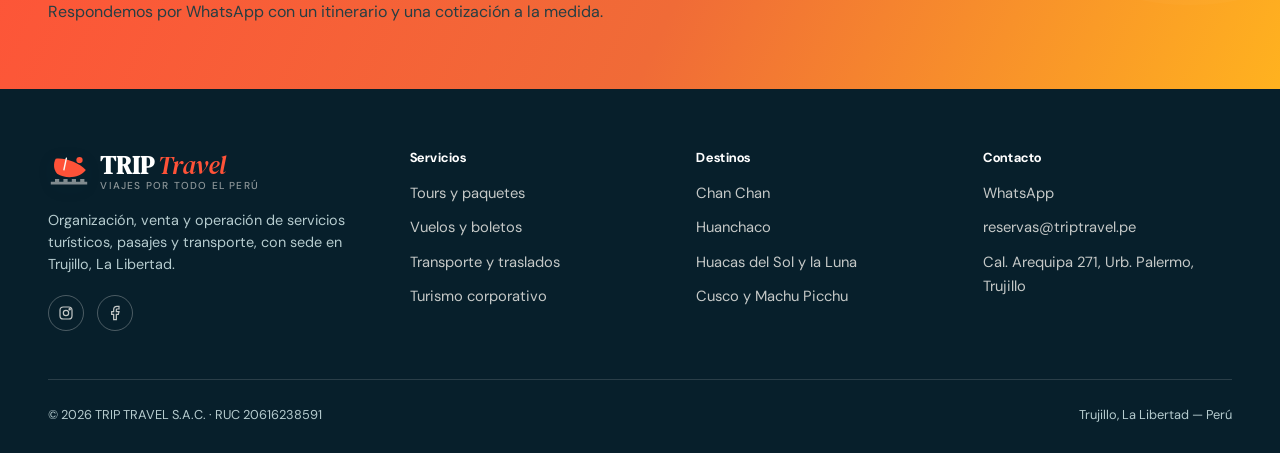
==== commit f711468a: "Add files via upload" ====
--- a/index.html
+++ b/index.html
@@ -4,10 +4,16 @@
 <meta charset="UTF-8">
 <meta name="viewport" content="width=device-width, initial-scale=1">
 <title>TRIP Travel — Viaja por todo el Perú</title>
-<meta name="description" content="Agencia de viajes con sede en Trujillo. Tours por Chan Chan, Huanchaco y la ruta moche-chimú, boletos aéreos y terrestres, transporte turístico y viajes corporativos en todo el Perú.">
+<meta name="description" content="TRIP Travel: tours, paquetes, pasajes y transporte para recorrer la costa, los Andes y la Amazonía del Perú. Diseñamos viajes a tu medida.">
 <link rel="icon" type="image/svg+xml" href="assets/favicon.svg">
-<meta name="theme-color" content="#0b3438">\n<link rel="preconnect" href="https://images.unsplash.com">\n<link rel="stylesheet" href="styles.css">
-  <link rel="preload" as="image" href="https://images.unsplash.com/photo-1536704457276-2271a3d53915?auto=format&fit=crop&w=1400&q=85">
+<meta name="theme-color" content="#ff4f36">
+<link rel="preconnect" href="https://images.unsplash.com">
+<link rel="preconnect" href="https://images.pexels.com">
+<link rel="preconnect" href="https://fonts.googleapis.com">
+<link rel="preconnect" href="https://fonts.gstatic.com" crossorigin>
+<link href="https://fonts.googleapis.com/css2?family=DM+Sans:wght@400;500;600;700;800&family=DM+Serif+Display:ital@0;1&display=swap" rel="stylesheet">
+<link rel="stylesheet" href="styles.css">
+  <link rel="preload" as="image" href="https://images.pexels.com/videos/4361882/archaeological-site-beautiful-view-clouds-machu-picchu-4361882.jpeg?auto=compress&dpr=1&h=750&w=1260">
 </head>
 <body data-wa="51954021718" data-page="index">
 
@@ -15,14 +21,14 @@
   <div class="container">
     <a href="index.html" class="brand">
       <svg viewBox="0 0 120 120" aria-hidden="true">
-        <circle cx="90" cy="26" r="9" fill="#D9522B"/>
-        <path fill="#FF6A3D" d="M22,22 C52,19 88,34 108,54 C90,77 52,81 26,65 C15,52 15,34 22,22 Z"/>
-        <rect fill="#0F2A33" x="47" y="18" width="4" height="38" rx="2" transform="rotate(12 49 37)"/>
-        <path fill="#0F2A33" d="M8,96 L8,88 L20,88 L20,80 L32,80 L32,88 L44,88 L44,80 L56,80 L56,88 L68,88 L68,80 L80,80 L80,88 L92,88 L92,80 L104,80 L104,88 L112,88 L112,96 Z"/>
+        <circle cx="90" cy="26" r="9" fill="#FF5238"/>
+        <path fill="#FF5238" d="M22,22 C52,19 88,34 108,54 C90,77 52,81 26,65 C15,52 15,34 22,22 Z"/>
+        <rect fill="#102B36" x="47" y="18" width="4" height="38" rx="2" transform="rotate(12 49 37)"/>
+        <path fill="#102B36" d="M8,96 L8,88 L20,88 L20,80 L32,80 L32,88 L44,88 L44,80 L56,80 L56,88 L68,88 L68,80 L80,80 L80,88 L92,88 L92,80 L104,80 L104,88 L112,88 L112,96 Z"/>
       </svg>
       <span class="wordmark">
         <span class="name">TRIP <span class="t2">Travel</span></span>
-        <span class="tag">Agencia de viajes · Trujillo</span>
+        <span class="tag">Viajes por todo el Perú</span>
       </span>
     </a>
     <nav class="main-nav">
@@ -46,7 +52,7 @@
   <section class="hero">
     <div class="container">
       <div class="hero-copy">
-        <h1>El Perú te espera.<br><em>Nosotros te llevamos.</em></h1>
+        <h1>El Perú entero.<br><em>Tu próxima gran historia.</em></h1>
         <p class="lede">De los desiertos dorados a las cumbres andinas y la selva amazónica. Creamos experiencias a tu medida en cada rincón del Perú, con tours, pasajes y transporte en un solo lugar.</p>
         <div class="hero-actions">
           <a class="btn btn-primary" href="https://wa.me/51954021718?text=Hola%20TRIP%20Travel%2C%20quiero%20planear%20un%20viaje" target="_blank" rel="noopener">Planear mi viaje</a>
@@ -58,90 +64,18 @@
           <div class="stat"><b>24/7</b><span>cotización directa por WhatsApp</span></div>
         </div>
       </div>
-      <div class="hero-art" aria-hidden="true">
-        <svg viewBox="0 0 520 460" xmlns="http://www.w3.org/2000/svg">
-          <defs>
-            <linearGradient id="sky" x1="0" y1="0" x2="0" y2="1">
-              <stop offset="0" stop-color="#1F4249"/>
-              <stop offset=".55" stop-color="#0D6670"/>
-              <stop offset="1" stop-color="#0A5F68"/>
-            </linearGradient>
-            <linearGradient id="sea" x1="0" y1="0" x2="0" y2="1">
-              <stop offset="0" stop-color="#0A5F68"/>
-              <stop offset="1" stop-color="#0C4852"/>
-            </linearGradient>
-            <radialGradient id="sunGlow" cx="50%" cy="50%" r="50%">
-              <stop offset="0" stop-color="#FF6A3D" stop-opacity=".45"/>
-              <stop offset="1" stop-color="#FF6A3D" stop-opacity="0"/>
-            </radialGradient>
-            <linearGradient id="glint" x1="0" y1="0" x2="0" y2="1">
-              <stop offset="0" stop-color="#FFB08A" stop-opacity=".5"/>
-              <stop offset="1" stop-color="#FFB08A" stop-opacity="0"/>
-            </linearGradient>
-          </defs>
-          <rect x="0" y="0" width="520" height="460" rx="10" fill="url(#sky)"/>
-
-          <!-- resplandor y sol -->
-          <circle cx="392" cy="112" r="100" fill="url(#sunGlow)"/>
-          <g stroke="#FF8A5C" stroke-width="1.6" opacity=".4">
-            <path d="M392,36 v16"/><path d="M460,52 l-11,11"/><path d="M328,52 l11,11"/>
-          </g>
-          <circle cx="392" cy="112" r="34" fill="#FF6A3D"/>
-          <circle cx="392" cy="112" r="34" fill="none" stroke="#FFB08A" stroke-width="1.4" opacity=".6"/>
-
-          <!-- nubes finas -->
-          <g fill="#FBF8F3" opacity=".12">
-            <ellipse cx="150" cy="60" rx="46" ry="9"/>
-            <ellipse cx="90" cy="130" rx="34" ry="7"/>
-          </g>
-
-          <!-- gaviotas -->
-          <g stroke="#FBF8F3" stroke-width="2.4" fill="none" stroke-linecap="round" opacity=".8">
-            <path d="M120,70 q10,-12 20,0 q10,-12 20,0"/>
-            <path d="M190,110 q8,-10 16,0 q8,-10 16,0"/>
-            <path d="M300,60 q7,-9 14,0 q7,-9 14,0"/>
-            <path d="M250,150 q6,-8 12,0 q6,-8 12,0"/>
-          </g>
-
-          <!-- ruta de vuelo punteada -->
-          <path d="M70,250 C140,150 250,90 360,100" fill="none" stroke="#FF6A3D" stroke-width="2" stroke-dasharray="1 10" stroke-linecap="round" opacity=".8"/>
-
-          <!-- silueta lejana: muros de Chan Chan -->
-          <path d="M0,246 L0,232 L18,232 L18,224 L36,224 L36,232 L54,232 L54,220 L72,220 L72,232 L96,232 L96,226 L118,226 L118,232 L150,232 L150,216 L172,216 L172,232 L210,232 L210,224 L232,224 L232,232 L270,232 L270,218 L292,218 L292,232 L330,232 L330,226 L352,226 L352,232 L390,232 L390,220 L412,220 L412,232 L450,232 L450,228 L470,228 L470,232 L520,232 L520,250 L0,250 Z" fill="#0F2A33" opacity=".28"/>
-
-          <!-- mar -->
-          <rect x="0" y="250" width="520" height="210" fill="url(#sea)"/>
-          <rect x="350" y="250" width="84" height="210" fill="url(#glint)"/>
-          <path d="M0,250 Q130,235 260,250 T520,250 V258 Q390,243 260,258 T0,258 Z" fill="#0D7D87" opacity=".55"/>
-          <path d="M0,272 Q130,257 260,272 T520,272 V280 Q390,265 260,280 T0,280 Z" fill="#0D7D87" opacity=".35"/>
-          <path d="M0,300 Q130,288 260,300 T520,300 V306 Q390,296 260,306 T0,306 Z" fill="#FBF8F3" opacity=".06"/>
-
-          <!-- friso escalonado Chan Chan -->
-          <path fill="#0F2A33" d="M0,460 L0,420 L30,420 L30,400 L60,400 L60,420 L90,420 L90,400 L120,400 L120,420 L150,420 L150,400 L180,400 L180,420 L210,420 L210,400 L240,400 L240,420 L270,420 L270,400 L300,400 L300,420 L330,420 L330,400 L360,400 L360,420 L390,420 L390,400 L420,400 L420,420 L450,420 L450,400 L480,400 L480,420 L510,420 L510,400 L520,400 L520,460 Z"/>
-          <path d="M0,420 L30,420 L30,400 L60,400 L60,420 L90,420 L90,400 L120,400 L120,420 L150,420 L150,400 L180,400 L180,420 L210,420 L210,400 L240,400 L240,420 L270,420 L270,400 L300,400 L300,420 L330,420 L330,400 L360,400 L360,420 L390,420 L390,400 L420,400 L420,420 L450,420 L450,400 L480,400 L480,420 L510,420 L510,400 L520,400" fill="none" stroke="#FF6A3D" stroke-width="1.4" opacity=".35"/>
-
-          <!-- bote lejano, pequeño -->
-          <g transform="translate(200,384) scale(.62)" opacity=".85">
-            <path fill="#0C4852" d="M22,22 C52,19 88,34 108,54 C90,77 52,81 26,65 C15,52 15,34 22,22 Z"/>
-            <rect fill="#0F2A33" x="47" y="4" width="4" height="34" rx="2" transform="rotate(12 49 23)"/>
-          </g>
-
-          <!-- caballitos de totora -->
-          <g transform="translate(60,330) scale(1.5)">
-            <path fill="#FF6A3D" d="M22,22 C52,19 88,34 108,54 C90,77 52,81 26,65 C15,52 15,34 22,22 Z"/>
-            <path fill="#0F2A33" d="M46,46 C49,50 50,55 50,60 C47,57 45,52 44,48 Z" opacity=".5"/>
-            <rect fill="#0F2A33" x="47" y="4" width="4" height="38" rx="2" transform="rotate(12 49 23)"/>
-          </g>
-          <g transform="translate(300,352) scale(1.05) ">
-            <path fill="#D9522B" d="M22,22 C52,19 88,34 108,54 C90,77 52,81 26,65 C15,52 15,34 22,22 Z"/>
-            <rect fill="#0F2A33" x="47" y="4" width="4" height="34" rx="2" transform="rotate(12 49 23)"/>
-          </g>
-
-          <!-- reflejo de los botes en el agua -->
-          <g opacity=".18" transform="translate(60,418) scale(1.5,-.5)">
-            <path fill="#FF6A3D" d="M22,22 C52,19 88,34 108,54 C90,77 52,81 26,65 C15,52 15,34 22,22 Z"/>
-          </g>
-        </svg>
+      <div class="hero-art">
+        <div class="hero-media-frame">
+          <video class="hero-video" autoplay muted loop playsinline preload="metadata" poster="https://images.pexels.com/videos/4361882/archaeological-site-beautiful-view-clouds-machu-picchu-4361882.jpeg?auto=compress&dpr=1&h=750&w=1260" aria-label="Vista panorámica de Machu Picchu y los Andes">
+            <source src="https://videos.pexels.com/video-files/29604765/12740973_3840_2160_30fps.mp4" type="video/mp4">
+          </video>
+          <div class="hero-media-shade"></div>
+          <div class="media-topline"><span class="live-dot"></span> INSPÍRATE · VIAJA · DESCUBRE</div>
+          <div class="media-caption"><span>01 / DESTINO DESTACADO</span><strong>Machu Picchu, Cusco</strong><small>Una experiencia que se queda contigo.</small></div>
+          <div class="media-sticker"><span>12</span><small>ideas para<br>empezar tu ruta</small></div>
+        </div>
+        <div class="hero-float-card hero-float-one"><img src="https://images.pexels.com/photos/4835536/pexels-photo-4835536.jpeg?auto=compress&dpr=1&h=750&w=1260" alt="Oasis de Huacachina" loading="lazy" decoding="async" data-img-fallback="true"><span><small>AVENTURA</small><strong>Huacachina</strong></span></div>
+        <div class="hero-float-card hero-float-two"><img src="https://images.unsplash.com/photo-1518837695005-2083093ee35b?auto=format&fit=crop&w=1400&q=85" alt="Playa Roja en Paracas" loading="lazy" decoding="async" data-img-fallback="true"><span><small>COSTA</small><strong>Paracas</strong></span></div>
       </div>
     </div>
   </section>
@@ -159,25 +93,25 @@
       </div>
       <div class="pillars-grid">
         <a class="pillar" href="tours.html">
-          <svg class="pillar-icon" viewBox="0 0 44 44" fill="none"><path d="M6,30 C6,30 16,12 30,8 C27,18 27,26 31,33 C40,27 38,27 38,27 C32,38 18,40 10,36 C7,34 6,32 6,30Z" fill="#FF6A3D"/><rect x="16" y="6" width="2.6" height="15" rx="1.3" fill="#0F2A33" transform="rotate(14 17 13)"/></svg>
+          <svg class="pillar-icon" viewBox="0 0 44 44" fill="none"><path d="M6,30 C6,30 16,12 30,8 C27,18 27,26 31,33 C40,27 38,27 38,27 C32,38 18,40 10,36 C7,34 6,32 6,30Z" fill="#FF5238"/><rect x="16" y="6" width="2.6" height="15" rx="1.3" fill="#102B36" transform="rotate(14 17 13)"/></svg>
           <h3>Tours y paquetes</h3>
           <p>Experiencias diseñadas en la costa, los Andes y la Amazonía, con logística coordinada de principio a fin.</p>
           <span class="pillar-go">Ver destinos →</span>
         </a>
         <a class="pillar" href="tours.html#boletos">
-          <svg class="pillar-icon" viewBox="0 0 44 44" fill="none"><rect x="5" y="14" width="34" height="18" rx="2" fill="none" stroke="#0D7D87" stroke-width="2.4"/><path d="M5,23 h34" stroke="#0D7D87" stroke-width="2.4" stroke-dasharray="1 5"/><circle cx="14" cy="23" r="2" fill="#0D7D87"/></svg>
+          <svg class="pillar-icon" viewBox="0 0 44 44" fill="none"><rect x="5" y="14" width="34" height="18" rx="2" fill="none" stroke="#087F8C" stroke-width="2.4"/><path d="M5,23 h34" stroke="#087F8C" stroke-width="2.4" stroke-dasharray="1 5"/><circle cx="14" cy="23" r="2" fill="#087F8C"/></svg>
           <h3>Vuelos y boletos</h3>
           <p>Boletos aéreos, terrestres, marítimos y ferroviarios, locales e internacionales, con seguro de viaje.</p>
           <span class="pillar-go">Cotizar pasaje →</span>
         </a>
         <a class="pillar" href="transporte.html">
-          <svg class="pillar-icon" viewBox="0 0 44 44" fill="none"><rect x="5" y="16" width="30" height="14" rx="3" fill="none" stroke="#D9522B" stroke-width="2.4"/><circle cx="13" cy="32" r="3.4" fill="#D9522B"/><circle cx="31" cy="32" r="3.4" fill="#D9522B"/><path d="M9,16 L13,9 H27 L31,16" fill="none" stroke="#D9522B" stroke-width="2.4"/></svg>
+          <svg class="pillar-icon" viewBox="0 0 44 44" fill="none"><rect x="5" y="16" width="30" height="14" rx="3" fill="none" stroke="#FF5238" stroke-width="2.4"/><circle cx="13" cy="32" r="3.4" fill="#FF5238"/><circle cx="31" cy="32" r="3.4" fill="#FF5238"/><path d="M9,16 L13,9 H27 L31,16" fill="none" stroke="#FF5238" stroke-width="2.4"/></svg>
           <h3>Transporte y traslados</h3>
           <p>Movilidad privada, transfers aeropuerto–hotel y alquiler de vehículos con o sin chofer.</p>
           <span class="pillar-go">Ver flota →</span>
         </a>
         <a class="pillar" href="corporativo.html">
-          <svg class="pillar-icon" viewBox="0 0 44 44" fill="none"><rect x="7" y="16" width="30" height="21" rx="2" fill="none" stroke="#0F2A33" stroke-width="2.4"/><path d="M16,16 V11 a3,3 0 0 1 3,-3 h6 a3,3 0 0 1 3,3 v5" fill="none" stroke="#0F2A33" stroke-width="2.4"/></svg>
+          <svg class="pillar-icon" viewBox="0 0 44 44" fill="none"><rect x="7" y="16" width="30" height="21" rx="2" fill="none" stroke="#102B36" stroke-width="2.4"/><path d="M16,16 V11 a3,3 0 0 1 3,-3 h6 a3,3 0 0 1 3,3 v5" fill="none" stroke="#102B36" stroke-width="2.4"/></svg>
           <h3>Turismo corporativo</h3>
           <p>Eventos, congresos y viajes de incentivo para empresas, con consultoría en turismo incluida.</p>
           <span class="pillar-go">Ver servicios →</span>
@@ -193,45 +127,78 @@
         <div>
           <p class="eyebrow">Inspiración para tu próxima aventura</p>
           <h2>Un país inmenso.<br><em>Mil formas de descubrirlo.</em></h2>
-          <p class="section-intro">Elige el paisaje que te mueve. Nosotros conectamos los detalles para que disfrutes el camino.</p>
+          <p class="section-intro">De la costa roja de Paracas a los picos nevados de Huaraz y los ríos amazónicos. Tu viaje empieza con una idea; nosotros ayudamos a convertirla en ruta.</p>
         </div>
         <a class="btn btn-outline btn-sm" href="tours.html">Explorar todos los tours <span aria-hidden="true">↗</span></a>
       </div>
       <div class="dest-grid dest-grid-national">
         <a class="dest-card dest-feature" href="tours.html" aria-label="Explorar Cusco y Machu Picchu">
-          <img class="dest-bg" src="https://images.unsplash.com/photo-1536704457276-2271a3d53915?auto=format&fit=crop&w=1400&q=85" alt="Ciudadela de Machu Picchu entre montañas verdes" loading="lazy" decoding="async">
+          <img class="dest-bg" src="https://images.pexels.com/videos/4361882/archaeological-site-beautiful-view-clouds-machu-picchu-4361882.jpeg?auto=compress&dpr=1&h=750&w=1260" alt="Ciudadela de Machu Picchu entre montañas verdes" loading="lazy" decoding="async" data-img-fallback="true">
           <span class="dest-label"><small>01 · Andes</small><strong>Cusco & Machu Picchu</strong><span>Historia que se vive en primera persona</span></span>
         </a>
         <a class="dest-card" href="tours.html" aria-label="Explorar Huacachina e Ica">
-          <img class="dest-bg" src="https://images.unsplash.com/photo-1769358783861-f97eb2fdce66?auto=format&fit=crop&w=1400&q=85" alt="Oasis de Huacachina rodeado de dunas del desierto" loading="lazy" decoding="async">
+          <img class="dest-bg" src="https://images.pexels.com/photos/4835536/pexels-photo-4835536.jpeg?auto=compress&dpr=1&h=750&w=1260" alt="Oasis de Huacachina rodeado de dunas del desierto" loading="lazy" decoding="async" data-img-fallback="true">
           <span class="dest-label"><small>02 · Desierto</small><strong>Huacachina</strong><span>Aventura entre dunas doradas</span></span>
         </a>
         <a class="dest-card" href="tours.html" aria-label="Explorar Paracas">
-          <img class="dest-bg" src="https://images.unsplash.com/photo-1547818818-36fbc87a3913?auto=format&fit=crop&w=1400&q=85" alt="Costa del Pacífico en la Reserva Nacional de Paracas" loading="lazy" decoding="async">
+          <img class="dest-bg" src="https://images.unsplash.com/photo-1518837695005-2083093ee35b?auto=format&fit=crop&w=1400&q=85" alt="Costa del Pacífico en la Reserva Nacional de Paracas" loading="lazy" decoding="async" data-img-fallback="true">
           <span class="dest-label"><small>03 · Costa</small><strong>Paracas</strong><span>Océano, vida marina y paisajes únicos</span></span>
         </a>
         <a class="dest-card" href="tours.html" aria-label="Explorar Huaraz y la Cordillera Blanca">
-          <img class="dest-bg" src="https://images.unsplash.com/photo-1719683564982-31d93ef55457?auto=format&fit=crop&w=1400&q=85" alt="Picos nevados de la Cordillera Blanca" loading="lazy" decoding="async">
+          <img class="dest-bg" src="https://images.unsplash.com/photo-1464822759023-fed622ff2c3b?auto=format&fit=crop&w=1500&q=85" alt="Montañas altas de la Cordillera Blanca, en la zona de Huaraz" loading="lazy" decoding="async" data-img-fallback="true">
           <span class="dest-label"><small>04 · Montaña</small><strong>Huaraz</strong><span>Lagunas turquesas y cumbres nevadas</span></span>
         </a>
         <a class="dest-card" href="tours.html" aria-label="Explorar Arequipa y Colca">
-          <img class="dest-bg" src="https://images.unsplash.com/photo-1787929759439-0749ec832d7f?auto=format&fit=crop&w=1400&q=85" alt="Arquitectura y calles históricas de Arequipa" loading="lazy" decoding="async">
+          <img class="dest-bg" src="https://images.unsplash.com/photo-1470770841072-f978cf4d019e?auto=format&fit=crop&w=1400&q=85" alt="Mirador y terrazas andinas en la región de Arequipa" loading="lazy" decoding="async" data-img-fallback="true">
           <span class="dest-label"><small>05 · Cultura</small><strong>Arequipa & Colca</strong><span>Arquitectura blanca y grandes cañones</span></span>
         </a>
         <a class="dest-card" href="tours.html" aria-label="Explorar la Amazonía peruana">
-          <img class="dest-bg" src="https://images.pexels.com/photos/30302547/pexels-photo-30302547.jpeg?auto=compress&cs=tinysrgb&w=1400" alt="Vista aérea de un río amazónico entre bosque tropical" loading="lazy" decoding="async">
+          <img class="dest-bg" src="https://images.pexels.com/photos/30302547/pexels-photo-30302547.jpeg?auto=compress&cs=tinysrgb&w=1400" alt="Vista aérea de un río amazónico entre bosque tropical" loading="lazy" decoding="async" data-img-fallback="true">
           <span class="dest-label"><small>06 · Amazonía</small><strong>Selva peruana</strong><span>Biodiversidad y naturaleza viva</span></span>
         </a>
         <a class="dest-card" href="tours.html" aria-label="Explorar el Lago Titicaca en Puno">
-          <img class="dest-bg" src="https://images.unsplash.com/photo-1553550755-e6c236f88586?auto=format&fit=crop&w=1400&q=85" alt="Embarcación tradicional sobre las aguas del Lago Titicaca" loading="lazy" decoding="async">
+          <img class="dest-bg" src="https://images.pexels.com/photos/28034052/pexels-photo-28034052.jpeg?auto=compress&cs=tinysrgb&w=1400" alt="Embarcación tradicional sobre las aguas del Lago Titicaca" loading="lazy" decoding="async" data-img-fallback="true">
           <span class="dest-label"><small>07 · Altiplano</small><strong>Lago Titicaca</strong><span>Tradiciones que flotan sobre el azul</span></span>
         </a>
         <a class="dest-card" href="tours.html" aria-label="Explorar Lima y su costa">
-          <img class="dest-bg" src="https://images.unsplash.com/photo-1739523915584-4ec4750bc075?auto=format&fit=crop&w=1400&q=85" alt="Paisaje urbano y costa de Lima" loading="lazy" decoding="async">
+          <img class="dest-bg" src="https://images.unsplash.com/photo-1519501025264-65ba15a82390?auto=format&fit=crop&w=1400&q=85" alt="Vista costera y edificios de Miraflores, Lima" loading="lazy" decoding="async" data-img-fallback="true">
           <span class="dest-label"><small>08 · Ciudad</small><strong>Lima</strong><span>Gastronomía, arte y costa urbana</span></span>
         </a>
-      </div>
-      <p class="image-credit-note">Fotografías ilustrativas enlazadas desde Unsplash y Pexels. La disponibilidad de las imágenes depende de los proveedores.</p>
+        <a class="dest-card" href="tours.html" aria-label="Explorar Trujillo y la Ruta Moche">
+          <img class="dest-bg" src="https://images.unsplash.com/photo-1531065208531-efa0ca36b0f0?auto=format&fit=crop&w=1400&q=85" alt="Paisaje y patrimonio del norte peruano" loading="lazy" decoding="async" data-img-fallback="true">
+          <span class="dest-label"><small>09 · Norte</small><strong>Trujillo & Ruta Moche</strong><span>Historia viva, cultura y costa norte</span></span>
+        </a>
+        <a class="dest-card" href="tours.html" aria-label="Explorar la selva peruana">
+          <img class="dest-bg" src="https://images.pexels.com/photos/30302547/pexels-photo-30302547.jpeg?auto=compress&cs=tinysrgb&w=1400" alt="Bosque tropical de la Amazonía peruana" loading="lazy" decoding="async" data-img-fallback="true">
+          <span class="dest-label"><small>10 · Naturaleza</small><strong>Amazonía</strong><span>Ríos, sonidos y vida silvestre</span></span>
+        </a>
+        <a class="dest-card" href="tours.html" aria-label="Explorar lagunas y paisajes andinos">
+          <img class="dest-bg" src="https://images.unsplash.com/photo-1501785888041-af3ef285b470?auto=format&fit=crop&w=1400&q=85" alt="Laguna de montaña en paisaje andino" loading="lazy" decoding="async" data-img-fallback="true">
+          <span class="dest-label"><small>11 · Aventura</small><strong>Lagunas andinas</strong><span>Rutas para salir de lo cotidiano</span></span>
+        </a>
+        <a class="dest-card" href="tours.html" aria-label="Explorar caminos y paisajes del Perú">
+          <img class="dest-bg" src="https://images.unsplash.com/photo-1469854523086-cc02fe5d8800?auto=format&fit=crop&w=1400&q=85" alt="Carretera escénica para viajar por carretera" loading="lazy" decoding="async" data-img-fallback="true">
+          <span class="dest-label"><small>12 · Road trip</small><strong>Rutas del Perú</strong><span>El camino también es destino</span></span>
+        </a>
+      </div>
+      <p class="image-credit-note">Las fotografías son referenciales; los destinos, servicios, fechas y actividades se confirman al cotizar.</p>
+    </div>
+  </section>
+
+  <!-- ============== MOSAICO: PAISAJES EN MOVIMIENTO ============== -->
+  <section class="motion-section">
+    <div class="container motion-grid">
+      <div class="motion-copy">
+        <p class="eyebrow">Del primer vistazo al viaje real</p>
+        <h2>Una sola web. <em>Todo un país por explorar.</em></h2>
+        <p>Desiertos, lagunas de altura, ciudades llenas de vida y selva profunda. Mira algunas ideas y cuéntanos qué tipo de viaje te gustaría vivir.</p>
+        <a class="btn btn-primary" href="tours.html">Encuentra tu próxima ruta <span aria-hidden="true">↗</span></a>
+      </div>
+      <div class="motion-photo-grid">
+        <a class="motion-shot motion-shot-large" href="tours.html"><img src="https://images.pexels.com/photos/35832576/pexels-photo-35832576.jpeg?auto=compress&cs=tinysrgb&w=1500" alt="Laguna turquesa y montañas nevadas de Huaraz" loading="lazy" decoding="async" data-img-fallback="true"><span>Lagunas andinas</span></a>
+        <a class="motion-shot" href="tours.html"><img src="https://images.pexels.com/photos/4835536/pexels-photo-4835536.jpeg?auto=compress&dpr=1&h=750&w=1260" alt="Oasis de Huacachina entre dunas" loading="lazy" decoding="async" data-img-fallback="true"><span>Desierto</span></a>
+        <a class="motion-shot" href="tours.html"><img src="https://images.pexels.com/photos/30302547/pexels-photo-30302547.jpeg?auto=compress&cs=tinysrgb&w=1400" alt="Río amazónico entre bosque tropical" loading="lazy" decoding="async" data-img-fallback="true"><span>Amazonía</span></a>
+      </div>
     </div>
   </section>
 
@@ -296,14 +263,14 @@
       <div class="footer-brand">
         <a href="index.html" class="brand" style="margin-bottom:1rem">
           <svg viewBox="0 0 120 120" aria-hidden="true">
-            <circle cx="90" cy="26" r="9" fill="#D9522B"/>
-            <path fill="#FF6A3D" d="M22,22 C52,19 88,34 108,54 C90,77 52,81 26,65 C15,52 15,34 22,22 Z"/>
+            <circle cx="90" cy="26" r="9" fill="#FF5238"/>
+            <path fill="#FF5238" d="M22,22 C52,19 88,34 108,54 C90,77 52,81 26,65 C15,52 15,34 22,22 Z"/>
             <rect fill="#FBF8F3" x="47" y="18" width="4" height="38" rx="2" transform="rotate(12 49 37)"/>
             <path fill="#FBF8F3" opacity=".5" d="M8,96 L8,88 L20,88 L20,80 L32,80 L32,88 L44,88 L44,80 L56,80 L56,88 L68,88 L68,80 L80,80 L80,88 L92,88 L92,80 L104,80 L104,88 L112,88 L112,96 Z"/>
           </svg>
           <span class="wordmark">
             <span class="name">TRIP <span class="t2">Travel</span></span>
-            <span class="tag">Agencia de viajes · Trujillo</span>
+            <span class="tag">Viajes por todo el Perú</span>
           </span>
         </a>
         <p>Organización, venta y operación de servicios turísticos, pasajes y transporte, con sede en Trujillo, La Libertad.</p>
--- a/styles.css
+++ b/styles.css
@@ -485,8 +485,8 @@
 .site-header{background:rgba(250,249,244,.91);backdrop-filter:blur(18px);box-shadow:0 8px 30px rgba(11,42,45,.045)}
 .brand .tag{letter-spacing:.03em}
 .main-nav a{transition:color .2s ease,border-color .2s ease}
-.hero:before{background-image:linear-gradient(90deg,#f0f2e9 0%,#f0f2e9ef 18%,#f0f2e9c4 44%,#0c292b12 100%),url("https://images.unsplash.com/photo-1536704457276-2271a3d53915?auto=format&fit=crop&w=1400&q=85 ")}
-.hero:before{background-image:linear-gradient(90deg,#edf1e7 0%,#edf1e7ee 20%,#edf1e7c2 43%,#0c292b05 100%),url("https://images.unsplash.com/photo-1536704457276-2271a3d53915?auto=format&fit=crop&w=1400&q=85");background-position:center,right center}
+.hero:before{background-image:linear-gradient(90deg,#f0f2e9 0%,#f0f2e9ef 18%,#f0f2e9c4 44%,#0c292b12 100%),url("https://images.pexels.com/videos/4361882/archaeological-site-beautiful-view-clouds-machu-picchu-4361882.jpeg?auto=compress&dpr=1&h=750&w=1260 ")}
+.hero:before{background-image:linear-gradient(90deg,#edf1e7 0%,#edf1e7ee 20%,#edf1e7c2 43%,#0c292b05 100%),url("https://images.pexels.com/videos/4361882/archaeological-site-beautiful-view-clouds-machu-picchu-4361882.jpeg?auto=compress&dpr=1&h=750&w=1260");background-position:center,right center}
 .hero:after{pointer-events:none}
 .hero h1{max-width:790px;color:#123538}
 .hero h1 em{color:#0b7478;font-style:italic}
@@ -516,12 +516,12 @@
 .ticket-photo:after{pointer-events:none}
 .ticket-tag{position:absolute}
 .page-hero:before{background-position:center 45%}
-body[data-page="tours"] .page-hero:before{background-image:linear-gradient(90deg,#0a292bf0 0%,#0a292bb5 48%,#0a292b48 100%),url("https://images.unsplash.com/photo-1769358783861-f97eb2fdce66?auto=format&fit=crop&w=1400&q=85")}
-body[data-page="transporte"] .page-hero:before{background-image:linear-gradient(90deg,#0a292bf0 0%,#0a292bb5 48%,#0a292b40 100%),url("https://images.unsplash.com/photo-1719683564982-31d93ef55457?auto=format&fit=crop&w=1400&q=85")}
-body[data-page="corporativo"] .page-hero:before{background-image:linear-gradient(90deg,#0a292bf0 0%,#0a292bb5 48%,#0a292b40 100%),url("https://images.unsplash.com/photo-1739523915584-4ec4750bc075?auto=format&fit=crop&w=1400&q=85")}
+body[data-page="tours"] .page-hero:before{background-image:linear-gradient(90deg,#0a292bf0 0%,#0a292bb5 48%,#0a292b48 100%),url("https://images.pexels.com/photos/4835536/pexels-photo-4835536.jpeg?auto=compress&dpr=1&h=750&w=1260")}
+body[data-page="transporte"] .page-hero:before{background-image:linear-gradient(90deg,#0a292bf0 0%,#0a292bb5 48%,#0a292b40 100%),url("https://images.pexels.com/photos/35832576/pexels-photo-35832576.jpeg?auto=compress&cs=tinysrgb&w=1500")}
+body[data-page="corporativo"] .page-hero:before{background-image:linear-gradient(90deg,#0a292bf0 0%,#0a292bb5 48%,#0a292b40 100%),url("https://images.unsplash.com/photo-1519501025264-65ba15a82390?auto=format&fit=crop&w=1400&q=85")}
 body[data-page="nosotros"] .page-hero:before{background-image:linear-gradient(90deg,#0a292bf0 0%,#0a292bb5 48%,#0a292b40 100%),url("https://images.unsplash.com/photo-1526392060635-9d6019884377?auto=format&fit=crop&w=1400&q=85")}
-body[data-page="contacto"] .page-hero:before{background-image:linear-gradient(90deg,#0a292bf0 0%,#0a292bb5 48%,#0a292b40 100%),url("https://images.unsplash.com/photo-1547818818-36fbc87a3913?auto=format&fit=crop&w=1400&q=85")}
-body[data-page="index"] .hero:before{background-image:linear-gradient(90deg,#edf1e7 0%,#edf1e7ee 20%,#edf1e7c2 43%,#0c292b05 100%),url("https://images.unsplash.com/photo-1536704457276-2271a3d53915?auto=format&fit=crop&w=1400&q=85")}
+body[data-page="contacto"] .page-hero:before{background-image:linear-gradient(90deg,#0a292bf0 0%,#0a292bb5 48%,#0a292b40 100%),url("https://images.unsplash.com/photo-1518837695005-2083093ee35b?auto=format&fit=crop&w=1400&q=85")}
+body[data-page="index"] .hero:before{background-image:linear-gradient(90deg,#edf1e7 0%,#edf1e7ee 20%,#edf1e7c2 43%,#0c292b05 100%),url("https://images.pexels.com/videos/4361882/archaeological-site-beautiful-view-clouds-machu-picchu-4361882.jpeg?auto=compress&dpr=1&h=750&w=1260")}
 .btn-primary{box-shadow:0 8px 18px #f66d4930}
 .btn-primary:hover{background:#ed5f3d}
 .cta-band{background:linear-gradient(120deg,#102f33,#087f82)}
@@ -529,3 +529,264 @@
 @media(max-width:980px){.dest-grid-national{grid-template-columns:repeat(2,minmax(0,1fr))}.dest-grid-national .dest-card.dest-feature{grid-column:span 2}}
 @media(max-width:600px){.dest-grid-national{gap:10px}.dest-grid-national .dest-card{min-height:230px;height:56vw;border-radius:15px}.dest-grid-national .dest-card.dest-feature{grid-column:span 2;height:68vw}.dest-grid-national .dest-label{padding:.85rem}.dest-grid-national .dest-label strong{font-size:1.2rem}.dest-grid-national .dest-label span{font-size:.75rem}.destination-heading{align-items:flex-start;flex-direction:column}}
 @media(prefers-reduced-motion:reduce){.dest-grid-national .dest-bg,.ticket-photo img{transition:none}}
+
+
+/* =====================================================================
+   TRIP TRAVEL · REBRAND VISUAL 2026 — fotos grandes, color y movimiento
+   ===================================================================== */
+:root{
+  --paper:#fff9f0; --paper-high:#ffffff; --card:#ffffff;
+  --tide:#087f8c; --tide-deep:#07535c; --gold:#ff5238; --gold-deep:#ec3e28;
+  --clay:#ffb21f; --ink:#102b36; --ink-soft:#35535d; --reed:#607b83;
+  --line:#dce6e6; --radius:22px; --max:1240px;
+  --display:"DM Serif Display",Fraunces,Georgia,serif;
+  --sans:"DM Sans",Archivo,"Helvetica Neue",Arial,sans-serif;
+}
+body{background:var(--paper);overflow-x:hidden}
+h1,h2,h3,h4{letter-spacing:-.035em}
+::selection{background:#ff5238;color:#fff}
+.site-header{background:rgba(255,249,240,.94);border-bottom:1px solid #102b3614;box-shadow:0 7px 30px #102b3608}
+.site-header .container{height:82px}
+.brand .wordmark .tag{text-transform:uppercase;font-size:.63rem;letter-spacing:.12em;color:#55747b}
+.brand .wordmark .name{font-size:1.55rem}
+.brand svg{filter:drop-shadow(0 4px 9px #102b3618)}
+.main-nav ul{gap:1.25rem}
+.main-nav a{font-size:.91rem}
+.main-nav a:hover,.main-nav a.active{color:var(--gold-deep);border-color:var(--gold)}
+.btn{border-radius:100px;font-weight:800;letter-spacing:-.015em;padding:.92em 1.55em;box-shadow:0 8px 22px #102b3614}
+.btn-primary{background:var(--gold);color:white;border-color:var(--gold);box-shadow:0 12px 27px #ff523838}
+.btn-primary:hover{background:#e9412c;border-color:#e9412c;box-shadow:0 16px 30px #ff52384a}
+.btn-outline{border-color:#102b3645;background:#fff;color:#102b36}
+.btn-outline:hover{background:#102b36;color:white;border-color:#102b36}
+.hero{padding:clamp(3.2rem,6vw,5rem) 0 clamp(3rem,5vw,4.5rem);min-height:660px;background:radial-gradient(ellipse at 5% 90%,#ffb21f24 0,transparent 37%),linear-gradient(140deg,#fff9f0 0%,#f3f5eb 100%);isolation:isolate}
+.hero:before{inset:0 0 0 57%;background:radial-gradient(circle at 65% 40%,#ff523824,transparent 40%),linear-gradient(90deg,#f3f5eb00,#f3f5eb00)}
+.hero:after{width:34vw;height:34vw;border-color:#ff52383b;left:-15vw;bottom:-23vw;box-shadow:0 0 0 35px #ff52380c,0 0 0 75px #ffb21f0d}
+.hero .container{display:grid;grid-template-columns:minmax(0,1fr) minmax(390px,.98fr);gap:clamp(2.1rem,4.8vw,5rem);align-items:center}
+.hero-copy{max-width:650px;grid-column:auto;position:relative;z-index:2}
+.hero h1{font-size:clamp(3.15rem,6vw,6.25rem);line-height:.99;max-width:740px;color:var(--ink);letter-spacing:-.065em}
+.hero h1 em{color:var(--gold);font-style:normal;display:inline-block}
+.hero .lede{font-size:clamp(1.05rem,1.4vw,1.22rem);line-height:1.72;max-width:48ch;color:#405f66}
+.hero-actions{gap:.8rem;margin-top:1.8rem}
+.hero .btn-primary{min-height:56px}
+.hero-art{display:block;position:relative;min-width:0;grid-column:auto;isolation:isolate;padding:0 16px 30px 0}
+.hero-media-frame{position:relative;aspect-ratio:4/4.55;border-radius:30px;overflow:hidden;background:#0b4550;box-shadow:0 30px 70px #0c38412e;isolation:isolate;transform:rotate(1.1deg)}
+.hero-media-frame:after{content:"";position:absolute;inset:0;pointer-events:none;background:linear-gradient(180deg,#082d3520 0%,transparent 34%,#071f2ce8 100%);z-index:1}
+.hero-video{position:absolute;inset:0;width:100%;height:100%;object-fit:cover;background:#07535c;filter:saturate(1.15) contrast(1.04)}
+.hero-media-shade{position:absolute;inset:0;z-index:1;background:linear-gradient(135deg,#072f3e30,#ff523820 65%,transparent);pointer-events:none}
+.media-topline{position:absolute;z-index:2;top:22px;left:22px;display:flex;align-items:center;gap:.65rem;background:#fffef0e8;color:#153840;border-radius:99px;padding:.65rem .9rem;font-size:.66rem;font-weight:900;letter-spacing:.12em;box-shadow:0 8px 25px #001b2430}
+.live-dot{width:8px;height:8px;background:#ff5238;border-radius:100%;box-shadow:0 0 0 5px #ff52382b;animation:tripPulse 1.8s infinite}
+.media-caption{position:absolute;z-index:2;bottom:25px;left:26px;right:26px;color:white;display:flex;flex-direction:column;gap:.35rem}
+.media-caption span{font-size:.67rem;font-weight:900;letter-spacing:.17em;color:#ffbe9f}
+.media-caption strong{font-family:var(--display);font-size:clamp(1.8rem,2.5vw,2.5rem);font-weight:400;line-height:1.02}
+.media-caption small{color:#e3f0ef;font-size:.88rem}
+.media-sticker{position:absolute;z-index:3;right:-5px;bottom:15%;background:var(--clay);color:var(--ink);width:130px;height:130px;border-radius:50%;display:flex;align-items:center;justify-content:center;flex-direction:column;box-shadow:0 18px 40px #102b3638;transform:rotate(8deg);animation:tripFloat 5s ease-in-out infinite}
+.media-sticker span{font-family:var(--display);font-size:3rem;line-height:.9}
+.media-sticker small{text-transform:uppercase;text-align:center;font-size:.62rem;line-height:1.2;font-weight:900;margin-top:.35rem;letter-spacing:.05em}
+.hero-float-card{position:absolute;z-index:4;display:flex;align-items:center;gap:10px;padding:8px 13px 8px 8px;border:1px solid #ffffffbb;border-radius:18px;background:#fffefa;box-shadow:0 15px 38px #092a3330;animation:tripFloat 6s ease-in-out infinite}
+.hero-float-card img{width:58px;height:58px;object-fit:cover;border-radius:13px}
+.hero-float-card span{display:flex;flex-direction:column;gap:2px}
+.hero-float-card small{font-size:.56rem;font-weight:900;letter-spacing:.12em;color:#e34a32}
+.hero-float-card strong{font-family:var(--display);font-size:1.05rem;color:var(--ink)}
+.hero-float-one{left:-30px;bottom:0;animation-delay:-1s}
+.hero-float-two{right:-4px;top:18%;animation-delay:-3s}
+.stats{gap:.65rem;margin-top:2rem}
+.stat{border-radius:16px;padding:.8rem .95rem;min-width:140px;border-color:#fff;box-shadow:0 8px 28px #102b360a;background:#ffffffb8}
+.stat b{font-family:var(--display);font-size:1.35rem;color:var(--tide-deep)}
+.stat span{color:#5b747a;max-width:150px}
+.wave-frieze{height:14px;opacity:.18}
+.pillars{padding:clamp(3.2rem,6vw,5rem) 0}
+.section{padding-top:clamp(3.5rem,6.5vw,6rem);padding-bottom:clamp(3.5rem,6.5vw,6rem)}
+.section.alt{background:#eaf5f2}
+.section-head{margin-bottom:2rem}
+.eyebrow{text-transform:uppercase;letter-spacing:.12em;font-size:.72rem;font-weight:900;color:var(--gold-deep)}
+.eyebrow:before{width:25px;height:3px;background:var(--gold)}
+h2{font-size:clamp(2.15rem,4vw,3.8rem);line-height:1.03}
+.destination-heading h2 em{color:var(--tide);font-style:normal}
+.section-intro{color:#4e6b72;max-width:55ch}
+.pillars-grid{gap:1rem}
+.pillar{border:1px solid #dae8e6;border-radius:22px;background:#fff;padding:1.6rem;box-shadow:0 11px 35px #0a3c4510;position:relative;overflow:hidden}
+.pillar:before{content:"";position:absolute;height:5px;left:0;right:0;top:0;background:linear-gradient(90deg,var(--gold),var(--clay),var(--tide));transform:scaleX(0);transform-origin:left;transition:transform .35s ease}
+.pillar:hover:before{transform:scaleX(1)}
+.pillar:hover{transform:translateY(-7px);border-color:#cadedd;box-shadow:0 20px 40px #0a3c4518}
+.pillar .pillar-icon{width:48px;height:48px;background:#fff0e8;padding:9px;border-radius:15px}
+.dest-grid-national{grid-template-columns:repeat(4,minmax(0,1fr));gap:17px}
+.dest-grid-national .dest-card{height:clamp(245px,25vw,350px);min-height:245px;border-radius:22px;box-shadow:0 15px 36px #102b361c;overflow:hidden}
+.dest-grid-national .dest-card.dest-feature{grid-column:span 2}
+.dest-grid-national .dest-bg{width:100%;height:100%;object-fit:cover;position:absolute;inset:0;z-index:0;transition:transform .8s cubic-bezier(.18,.7,.22,1),filter .5s ease}
+.dest-grid-national .dest-card:hover .dest-bg{transform:scale(1.09);filter:saturate(1.2)}
+.dest-grid-national .dest-card:before{content:"↗";position:absolute;z-index:3;right:16px;top:16px;width:39px;height:39px;border-radius:50%;background:#ff5238;color:white;display:grid;place-items:center;font-size:1.2rem;font-weight:900;transform:translateY(-5px);opacity:0;transition:opacity .25s ease,transform .25s ease}
+.dest-grid-national .dest-card:hover:before{opacity:1;transform:translateY(0)}
+.dest-grid-national .dest-card:after{background:linear-gradient(180deg,#051e2400 15%,#051e2433 43%,#051e24ee 100%);z-index:1}
+.dest-grid-national .dest-label{padding:1.25rem;gap:.38rem}
+.dest-grid-national .dest-label small{color:#ffbd9d;font-size:.66rem;letter-spacing:.14em;font-weight:900}
+.dest-grid-national .dest-label strong{font-family:var(--display);font-weight:400;font-size:clamp(1.3rem,2vw,1.85rem)}
+.dest-grid-national .dest-label span{font-size:.82rem;color:#f0f7f7;max-width:30ch}
+.image-credit-note{font-size:.76rem;color:#667c81;margin-top:1.1rem}
+.ticket-grid{gap:1.25rem}
+.ticket{border:1px solid #dbe7e5;border-radius:24px;box-shadow:0 12px 38px #102b3610;overflow:hidden}
+.ticket:hover{transform:translateY(-8px);box-shadow:0 24px 46px #102b3620}
+.ticket-photo{height:250px;background:#d7e6e2}
+.ticket-photo img{position:absolute;inset:0;width:100%;height:100%;object-fit:cover;transition:transform .75s ease}
+.ticket:hover .ticket-photo img{transform:scale(1.07)}
+.ticket-photo:after{background:linear-gradient(180deg,#102b3600 30%,#102b3675 100%)}
+.ticket-tag{background:var(--clay);color:#102b36;font-weight:900;border-radius:999px;padding:.5rem .85rem}
+.ticket-body{padding:1.5rem}
+.ticket-body h3{font-family:var(--display);font-size:1.7rem;font-weight:400}
+.ticket-stub{border-top:1px solid #e6edeb;padding:1rem 1.5rem 1.5rem}
+.fleet-grid{gap:1rem}
+.fleet-card{border:1px solid #d8e6e4;border-radius:22px;box-shadow:0 12px 35px #102b360b;padding:1.7rem;background:white}
+.fleet-card:hover{transform:translateY(-6px);box-shadow:0 22px 42px #102b3616}
+.fleet-icon{width:56px;height:56px;border-radius:16px;background:#e3f7f2;padding:9px}
+.legal-card,.contact-grid form{border:1px solid #dbe7e5;border-radius:24px;box-shadow:0 13px 35px #102b360c}
+.page-hero{padding:clamp(4.2rem,7vw,6.7rem) 0;min-height:310px;display:flex;align-items:center;background:#0d3944}
+.page-hero:before{background:linear-gradient(90deg,#082c37f5 0%,#082c37c8 45%,#082c3755 100%),url("https://images.pexels.com/videos/4361882/archaeological-site-beautiful-view-clouds-machu-picchu-4361882.jpeg?auto=compress&dpr=1&h=750&w=1260") center 48%/cover}
+.page-hero h1{font-size:clamp(2.9rem,5.5vw,5.35rem);letter-spacing:-.065em;max-width:950px;text-shadow:0 3px 25px #071e2c40}
+.page-hero .lede{max-width:66ch;font-size:1.12rem;line-height:1.7}
+.page-hero .eyebrow{color:#ffb59c}
+body[data-page="tours"] .page-hero:before{background-image:linear-gradient(90deg,#082c37f2 0%,#082c37b0 54%,#082c3740 100%),url("https://images.pexels.com/videos/4361882/archaeological-site-beautiful-view-clouds-machu-picchu-4361882.jpeg?auto=compress&dpr=1&h=750&w=1260")}
+body[data-page="transporte"] .page-hero:before{background-image:linear-gradient(90deg,#082c37f2 0%,#082c37bb 52%,#082c3745 100%),url("https://images.unsplash.com/photo-1469854523086-cc02fe5d8800?auto=format&fit=crop&w=1400&q=85")}
+body[data-page="corporativo"] .page-hero:before{background-image:linear-gradient(90deg,#082c37f2 0%,#082c37bb 52%,#082c3745 100%),url("https://images.unsplash.com/photo-1497366754035-f200968a6e72?auto=format&fit=crop&w=1400&q=85")}
+body[data-page="nosotros"] .page-hero:before{background-image:linear-gradient(90deg,#082c37f2 0%,#082c37b8 50%,#082c3740 100%),url("https://images.unsplash.com/photo-1531065208531-efa0ca36b0f0?auto=format&fit=crop&w=1400&q=85")}
+body[data-page="contacto"] .page-hero:before{background-image:linear-gradient(90deg,#082c37f2 0%,#082c37bb 52%,#082c3745 100%),url("https://images.unsplash.com/photo-1518837695005-2083093ee35b?auto=format&fit=crop&w=1400&q=85")}
+.photo-strip-section{position:relative;z-index:3;margin-top:-23px;padding:0 0 1.2rem}
+.photo-strip{display:grid;grid-template-columns:repeat(3,minmax(0,1fr));gap:15px}
+.photo-strip-card{height:clamp(135px,17vw,215px);min-width:0;display:block;position:relative;overflow:hidden;border-radius:20px;isolation:isolate;box-shadow:0 18px 36px #102b3621;background:linear-gradient(135deg,#087f8c,#102b36);text-decoration:none}
+.photo-strip-card:after{content:"";position:absolute;inset:0;background:linear-gradient(0deg,#071f2be8 0%,#071f2b00 70%);z-index:1}
+.photo-strip-card img{width:100%;height:100%;object-fit:cover;transition:transform .75s ease,filter .4s ease}
+.photo-strip-card:hover img{transform:scale(1.08);filter:saturate(1.2)}
+.photo-strip-card span{position:absolute;left:18px;bottom:15px;color:white;z-index:2;font-family:var(--display);font-size:clamp(1.1rem,2vw,1.7rem);line-height:1.03;text-shadow:0 2px 15px #00131b55}
+.motion-section{background:linear-gradient(125deg,#092f3b,#075c68 68%,#087f8c);color:white;padding:clamp(3.2rem,7vw,6rem) 0;position:relative;overflow:hidden}
+.motion-section:before{content:"";position:absolute;right:-160px;top:-200px;width:520px;height:520px;border:1px solid #ffffff20;border-radius:50%;box-shadow:0 0 0 45px #ffffff08,0 0 0 90px #ffffff05}
+.motion-grid{display:grid;grid-template-columns:.88fr 1.12fr;align-items:center;gap:clamp(2rem,5vw,5rem);position:relative;z-index:1}
+.motion-copy .eyebrow{color:#ffbf9e}
+.motion-copy h2{color:#fff;max-width:13ch}
+.motion-copy h2 em{color:#ffb21f;font-style:normal}
+.motion-copy p:not(.eyebrow){max-width:47ch;color:#d2e6e8;line-height:1.8}
+.motion-copy .btn-primary{margin-top:.75rem}
+.motion-video-wrap{position:relative;border-radius:26px;overflow:hidden;box-shadow:0 30px 70px #00192370;transform:rotate(-1deg);background:#061c24}
+.motion-video{display:block;width:100%;aspect-ratio:16/9;object-fit:cover;background:#073c47}
+.motion-stamp{position:absolute;right:18px;top:18px;background:#ff5238;color:#fff;padding:.6rem .85rem;border-radius:100px;font-size:.67rem;font-weight:900;letter-spacing:.13em;pointer-events:none}
+.cta-band{background:linear-gradient(115deg,#ff5238,#f06b37 55%,#ffb21f);color:#102b36;padding:clamp(2.5rem,5vw,4rem) 0}
+.cta-band h2{color:#102b36;max-width:15ch}
+.cta-band p{color:#263e43}
+.cta-band .btn-primary{background:#102b36;color:white;border-color:#102b36;box-shadow:0 8px 22px #102b3622}
+.cta-band .btn-primary:hover{background:#07535c;border-color:#07535c}
+.site-footer{background:#071f2b}
+.site-footer .brand .tag{color:#a6c5c9}
+.site-footer .brand .name{color:#fff}
+.site-footer .brand .name .t2{color:#ffb21f}
+.site-footer p,.site-footer li,.site-footer .footer-bottom{color:#b6cccf}
+.site-footer a:hover{color:#ffb21f}
+.wa-float{background:#11b981!important;border:3px solid white;box-shadow:0 12px 30px #051e2b45;transition:transform .25s ease,box-shadow .25s ease}
+.wa-float:hover{transform:translateY(-4px) scale(1.05);box-shadow:0 16px 35px #051e2b55}
+.filters button{border-radius:99px;background:#fff;color:var(--ink);border:1px solid #d1e1df;font-weight:800}
+.filters button.active,.filters button:hover{background:var(--gold);color:white;border-color:var(--gold)}
+input,select,textarea{border-radius:14px!important}
+.reveal{opacity:0;transform:translateY(22px)}
+.reveal.in-view{opacity:1;transform:translateY(0)}
+@keyframes tripFloat{0%,100%{transform:translateY(0) rotate(1deg)}50%{transform:translateY(-9px) rotate(-1deg)}}
+@keyframes tripPulse{0%,100%{box-shadow:0 0 0 5px #ff52382b}50%{box-shadow:0 0 0 8px #ff523814}}
+@media(max-width:1060px){
+ .hero{min-height:unset}
+ .hero .container{grid-template-columns:minmax(0,1fr) minmax(300px,.85fr);gap:2.1rem}
+ .hero h1{font-size:clamp(3rem,6.3vw,4.8rem)}
+ .hero-float-one{left:-10px}
+ .hero-float-two{right:-6px}
+ .media-sticker{width:105px;height:105px;right:-2px}
+ .media-sticker span{font-size:2.4rem}
+ .main-nav{gap:1rem}
+ .main-nav ul{gap:.95rem}
+ .main-nav a{font-size:.84rem}
+}
+@media(max-width:900px){
+ .main-nav ul{top:82px;height:calc(100vh - 82px)}
+ .hero .container{grid-template-columns:1fr;gap:2.2rem}
+ .hero-copy{max-width:760px}
+ .hero-art{max-width:670px;width:100%;margin:0 auto;padding:0 13px 28px}
+ .hero-media-frame{aspect-ratio:16/10}
+ .hero-float-one{left:-12px;bottom:0}
+ .hero-float-two{right:-9px;top:14%}
+ .motion-grid{grid-template-columns:1fr}
+ .motion-copy h2{max-width:19ch}
+ .motion-video-wrap{max-width:850px;width:100%;transform:none}
+ .page-hero{min-height:280px}
+}
+@media(max-width:600px){
+ .site-header .container{height:72px}
+ .brand svg{height:37px}
+ .brand .wordmark .name{font-size:1.3rem}
+ .brand .wordmark .tag{font-size:.53rem;letter-spacing:.06em}
+ .main-nav ul{top:72px;height:calc(100vh - 72px)}
+ .hero{padding:2.9rem 0 3rem}
+ .hero h1{font-size:clamp(2.85rem,13vw,4.3rem);line-height:.98}
+ .hero .lede{font-size:1.02rem;line-height:1.67}
+ .hero-art{padding:0 4px 36px 4px}
+ .hero-media-frame{aspect-ratio:4/4.2;border-radius:22px;transform:none}
+ .media-topline{top:12px;left:12px;padding:.5rem .7rem;font-size:.54rem;letter-spacing:.07em}
+ .media-caption{left:16px;bottom:17px;right:15px}
+ .media-caption strong{font-size:1.9rem}
+ .media-caption small{font-size:.75rem}
+ .media-sticker{width:82px;height:82px;right:-5px;bottom:15%}
+ .media-sticker span{font-size:1.9rem}
+ .media-sticker small{font-size:.49rem}
+ .hero-float-card{padding:5px 9px 5px 5px;gap:7px;border-radius:14px}
+ .hero-float-card img{width:44px;height:44px;border-radius:10px}
+ .hero-float-card strong{font-size:.9rem}
+ .hero-float-card small{font-size:.48rem}
+ .hero-float-one{left:-3px;bottom:0}
+ .hero-float-two{right:-3px;top:12%}
+ .stats{display:grid;grid-template-columns:repeat(3,minmax(0,1fr));gap:.4rem;margin-top:1.6rem}
+ .stat{min-width:0;padding:.7rem .6rem;border-radius:12px}
+ .stat b{font-size:1rem}
+ .stat span{font-size:.65rem;line-height:1.3}
+ .dest-grid-national{grid-template-columns:repeat(2,minmax(0,1fr));gap:9px}
+ .dest-grid-national .dest-card{height:58vw;min-height:210px;border-radius:15px}
+ .dest-grid-national .dest-card.dest-feature{grid-column:span 2;height:66vw}
+ .dest-grid-national .dest-label{padding:.85rem;gap:.25rem}
+ .dest-grid-national .dest-label strong{font-size:1.18rem}
+ .dest-grid-national .dest-label span{font-size:.73rem;line-height:1.35}
+ .dest-grid-national .dest-label small{font-size:.54rem}
+ .photo-strip{gap:8px}
+ .photo-strip-card{height:31vw;min-height:112px;border-radius:13px}
+ .photo-strip-card span{left:9px;bottom:9px;font-size:.95rem;max-width:90%;}
+ .photo-strip-section{margin-top:-13px;padding-bottom:.5rem}
+ .ticket-photo{height:215px}
+ .page-hero{padding:3.2rem 0;min-height:250px}
+ .page-hero h1{font-size:clamp(2.55rem,12vw,3.7rem)}
+ .page-hero .lede{font-size:1rem}
+ .motion-grid{gap:1.5rem}
+ .motion-section{padding:3.2rem 0}
+ .motion-video-wrap{border-radius:18px}
+ .motion-stamp{top:10px;right:10px;font-size:.54rem;padding:.45rem .65rem}
+ .cta-band .container{align-items:flex-start;gap:1.3rem;flex-direction:column}
+}
+@media(prefers-reduced-motion:reduce){
+ *,*::before,*::after{animation-duration:.01ms!important;animation-iteration-count:1!important;transition-duration:.01ms!important;scroll-behavior:auto!important}
+ .hero-video{display:none}
+ .hero-media-frame{background-image:url("https://images.pexels.com/videos/4361882/archaeological-site-beautiful-view-clouds-machu-picchu-4361882.jpeg?auto=compress&dpr=1&h=750&w=1260");background-position:center;background-size:cover}
+}
+
+img.image-unavailable{display:none!important}
+.hero-media-frame:has(.hero-video.video-unavailable){background:linear-gradient(135deg,#087f8c,#102b36)}
+.motion-video.video-unavailable{display:none}
+
+
+/* Mosaico editorial de destinos */
+.motion-photo-grid{display:grid;grid-template-columns:1.15fr .85fr;grid-template-rows:1fr 1fr;gap:13px;min-height:390px;transform:rotate(-1deg)}
+.motion-shot{position:relative;min-height:175px;overflow:hidden;border-radius:20px;isolation:isolate;box-shadow:0 18px 36px #00192340;background:#07535c;text-decoration:none}
+.motion-shot-large{grid-row:span 2}
+.motion-shot img{width:100%;height:100%;position:absolute;inset:0;object-fit:cover;transition:transform .8s ease,filter .5s ease}
+.motion-shot:after{content:"";position:absolute;inset:0;background:linear-gradient(0deg,#071e2bea,transparent 60%)}
+.motion-shot span{position:absolute;z-index:1;left:17px;bottom:15px;color:white;font-family:var(--display);font-size:clamp(1.15rem,2vw,1.8rem)}
+.motion-shot:hover img{transform:scale(1.08);filter:saturate(1.2)}
+.motion-photo-grid .motion-shot:nth-child(2){animation:tripFloat 6s ease-in-out infinite}
+.motion-photo-grid .motion-shot:nth-child(3){animation:tripFloat 6s ease-in-out infinite;animation-delay:-2s}
+@media(max-width:900px){.motion-photo-grid{min-height:340px;transform:none}}
+@media(max-width:600px){.motion-photo-grid{grid-template-columns:1.05fr .95fr;grid-template-rows:170px 150px;gap:8px;min-height:unset}.motion-shot{min-height:145px;border-radius:14px}.motion-shot-large{grid-row:span 2}.motion-shot span{left:10px;bottom:10px;font-size:1.1rem}}
+
+.hero-video.video-unavailable{display:none}
+.hero-media-frame:has(.hero-video.video-unavailable){background-image:linear-gradient(135deg,#087f8c,#102b36)}
+
+/* Overrides finales para eliminar el antiguo arte del hero y que el poster siempre sirva de respaldo. */
+body[data-page="index"] .hero:before{background-image:none!important;opacity:0!important}
+.hero-media-frame:has(.hero-video.video-unavailable){background:#07535c url("https://images.pexels.com/videos/4361882/archaeological-site-beautiful-view-clouds-machu-picchu-4361882.jpeg?auto=compress&dpr=1&h=750&w=1260") center/cover no-repeat}
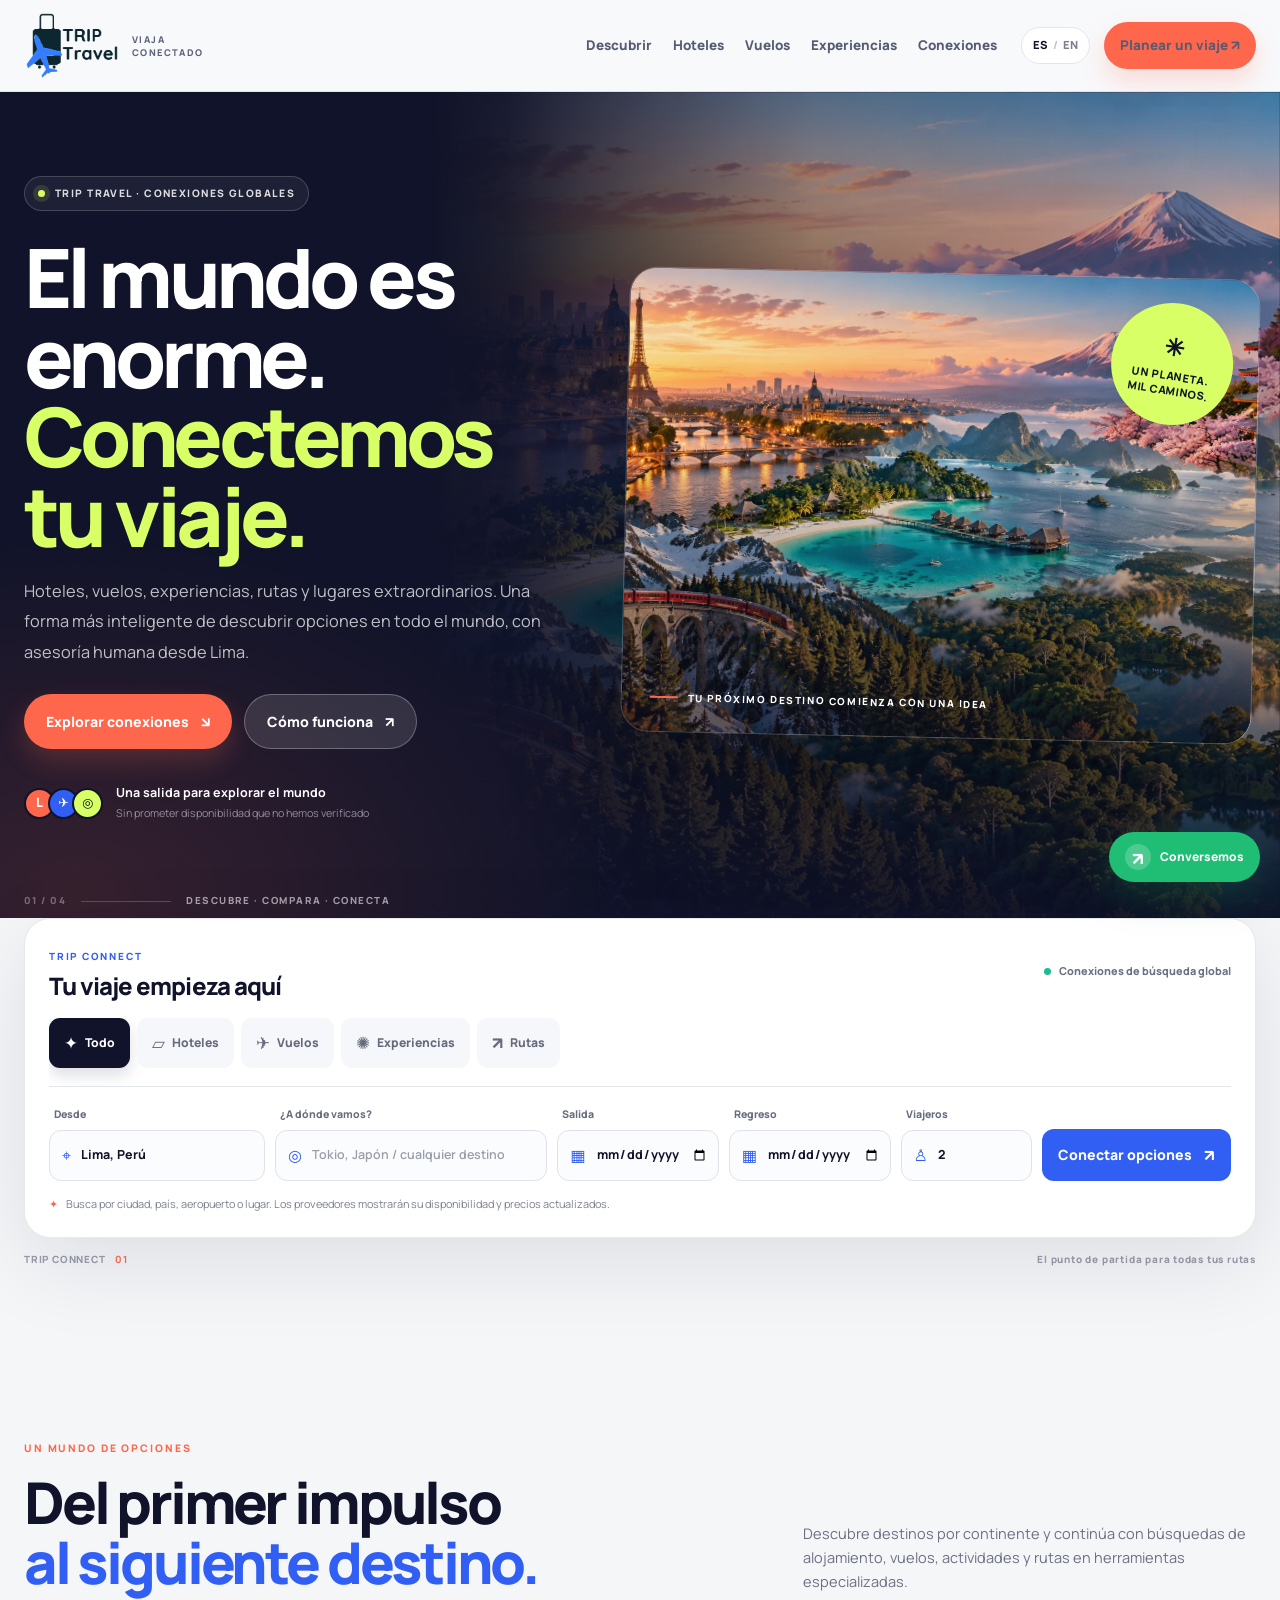
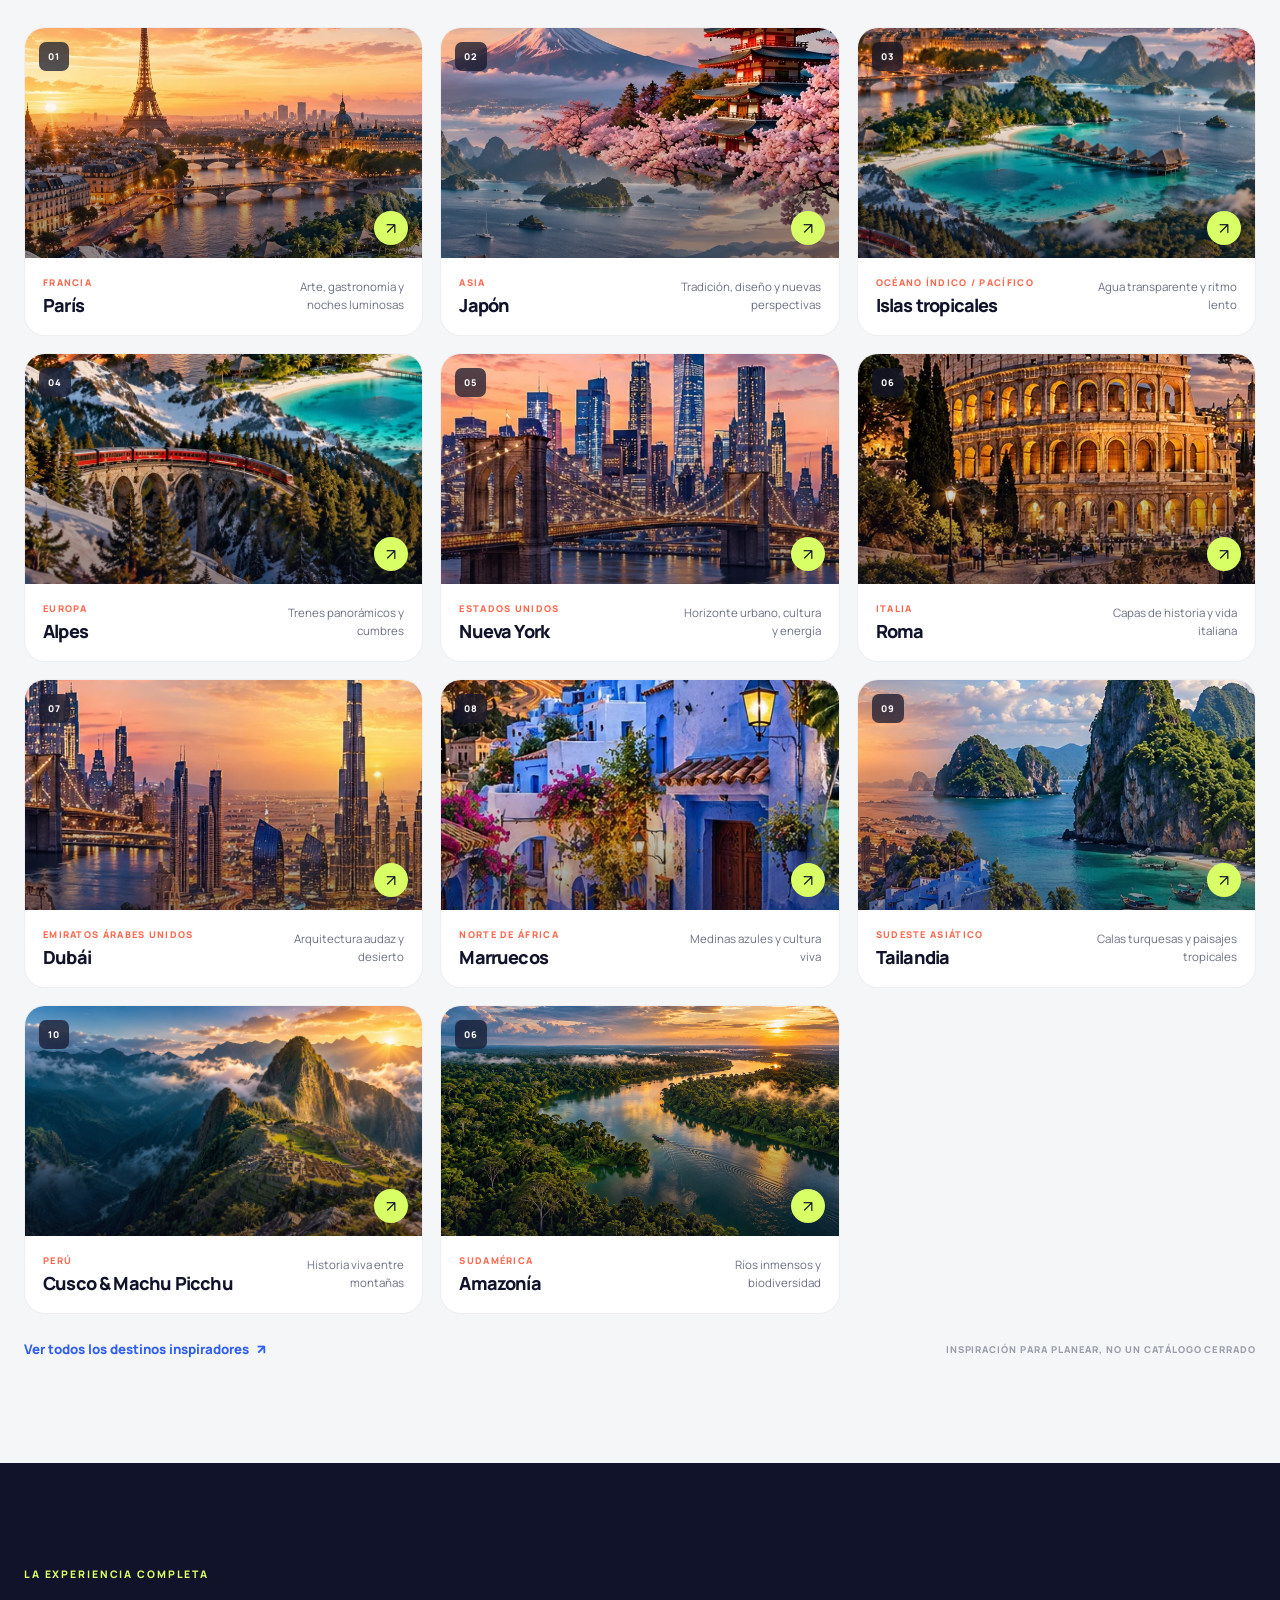
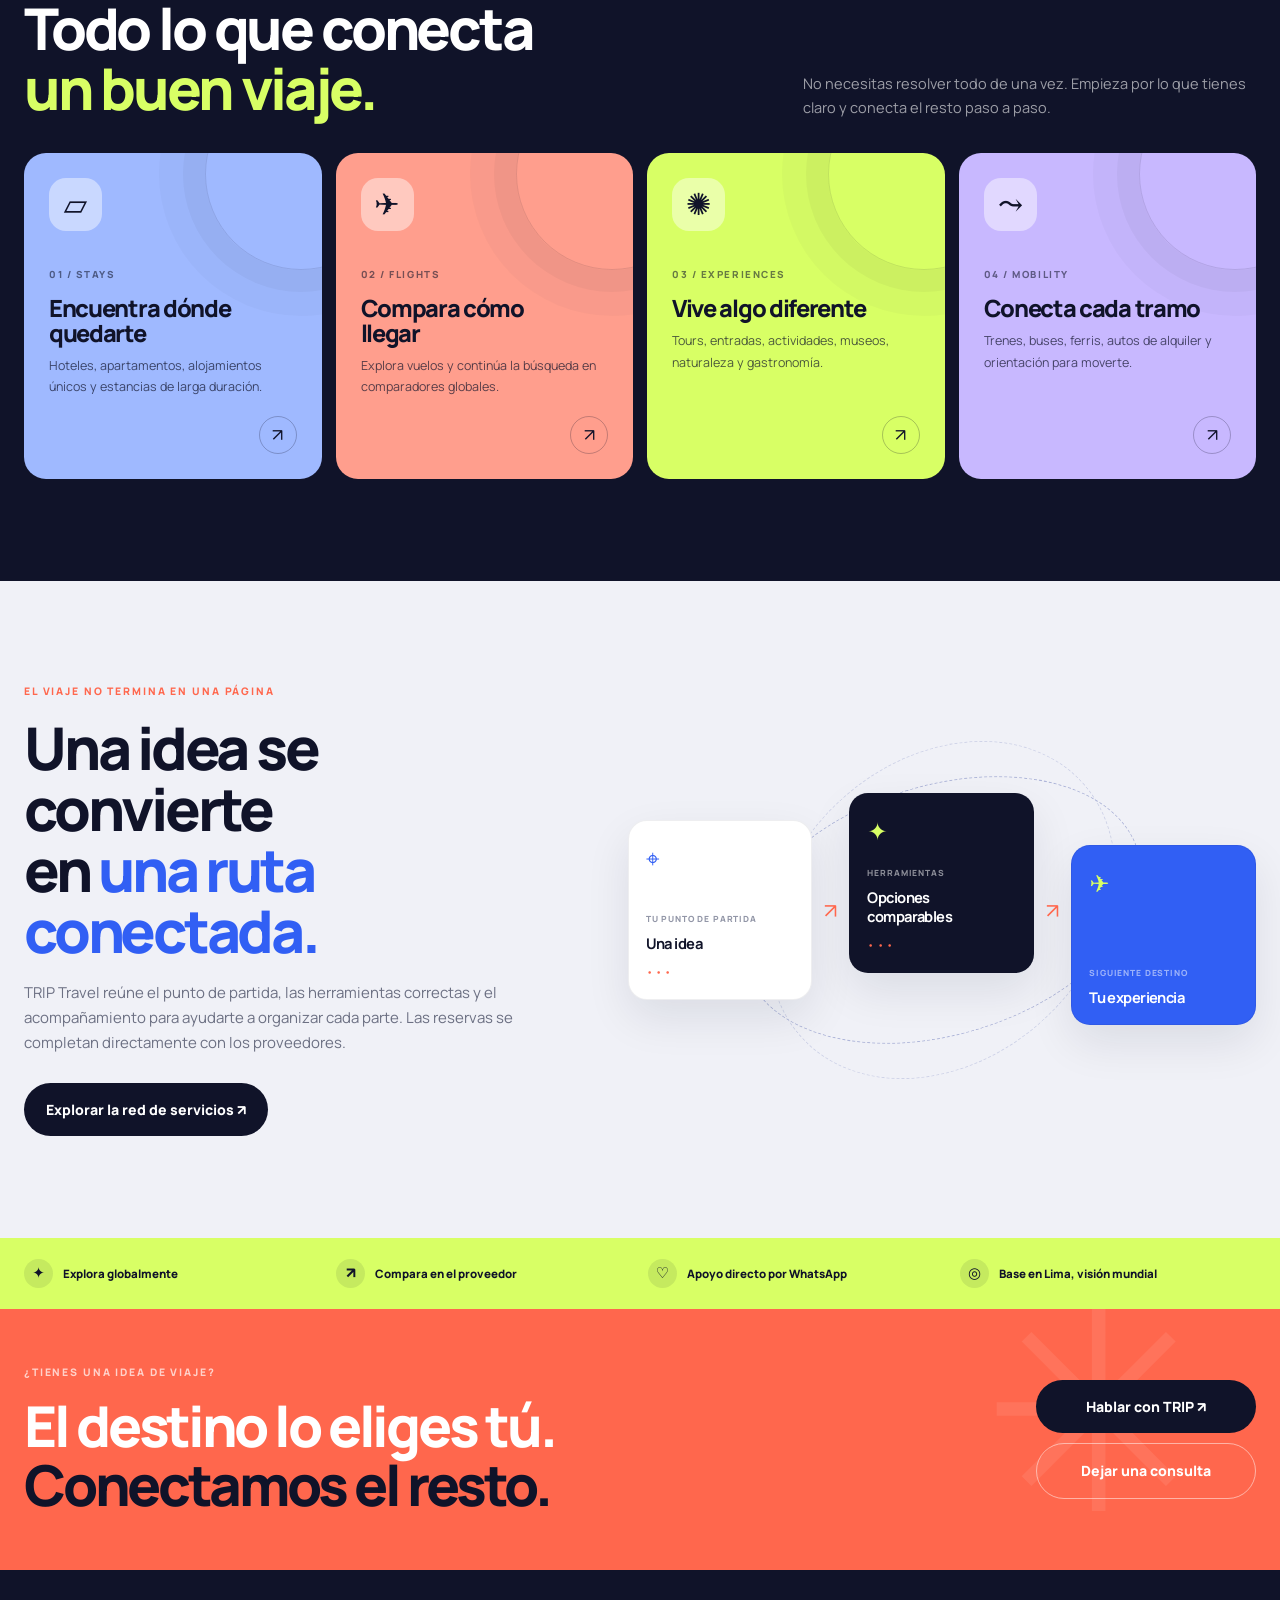
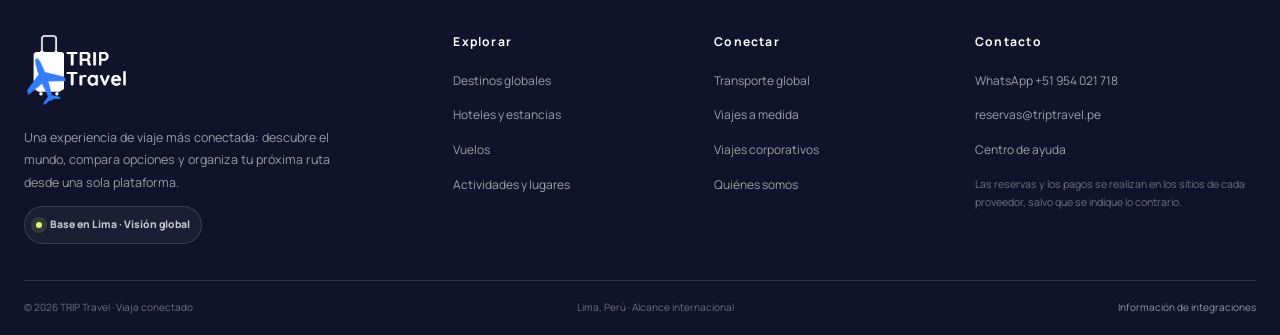
==== commit 20d66aaa: "Add files via upload" ====
--- a/index.html
+++ b/index.html
@@ -1,322 +1,86 @@
 <!doctype html>
 <html lang="es">
 <head>
-<meta charset="UTF-8">
+<meta charset="utf-8">
 <meta name="viewport" content="width=device-width, initial-scale=1">
-<title>TRIP Travel — Viaja por todo el Perú</title>
-<meta name="description" content="TRIP Travel: tours, paquetes, pasajes y transporte para recorrer la costa, los Andes y la Amazonía del Perú. Diseñamos viajes a tu medida.">
+<title>Viaja conectado por el mundo | TRIP Travel</title>
+<meta name="description" content="TRIP Travel conecta inspiración de destinos, hoteles, vuelos, experiencias y transporte global desde una sola experiencia. Base en Lima, visión mundial.">
+<meta name="theme-color" content="#101329">
 <link rel="icon" type="image/svg+xml" href="assets/favicon.svg">
-<meta name="theme-color" content="#ff4f36">
-<link rel="preconnect" href="https://images.unsplash.com">
-<link rel="preconnect" href="https://images.pexels.com">
 <link rel="preconnect" href="https://fonts.googleapis.com">
 <link rel="preconnect" href="https://fonts.gstatic.com" crossorigin>
-<link href="https://fonts.googleapis.com/css2?family=DM+Sans:wght@400;500;600;700;800&family=DM+Serif+Display:ital@0;1&display=swap" rel="stylesheet">
+<link href="https://fonts.googleapis.com/css2?family=DM+Sans:wght@400;500;600;700;800&family=Manrope:wght@400;500;600;700;800&display=swap" rel="stylesheet">
 <link rel="stylesheet" href="styles.css">
-  <link rel="preload" as="image" href="https://images.pexels.com/videos/4361882/archaeological-site-beautiful-view-clouds-machu-picchu-4361882.jpeg?auto=compress&dpr=1&h=750&w=1260">
 </head>
 <body data-wa="51954021718" data-page="index">
-
+<a class="skip-link" href="#main" data-es="Saltar al contenido" data-en="Skip to content">Saltar al contenido</a>
 <header class="site-header">
-  <div class="container">
-    <a href="index.html" class="brand">
-      <svg viewBox="0 0 120 120" aria-hidden="true">
-        <circle cx="90" cy="26" r="9" fill="#FF5238"/>
-        <path fill="#FF5238" d="M22,22 C52,19 88,34 108,54 C90,77 52,81 26,65 C15,52 15,34 22,22 Z"/>
-        <rect fill="#102B36" x="47" y="18" width="4" height="38" rx="2" transform="rotate(12 49 37)"/>
-        <path fill="#102B36" d="M8,96 L8,88 L20,88 L20,80 L32,80 L32,88 L44,88 L44,80 L56,80 L56,88 L68,88 L68,80 L80,80 L80,88 L92,88 L92,80 L104,80 L104,88 L112,88 L112,96 Z"/>
-      </svg>
-      <span class="wordmark">
-        <span class="name">TRIP <span class="t2">Travel</span></span>
-        <span class="tag">Viajes por todo el Perú</span>
-      </span>
+  <div class="header-inner wrap">
+    <a class="brand" href="index.html" aria-label="TRIP Travel inicio">
+      <img src="assets/images/trip-travel-logo.png" class="brand-logo" alt="TRIP Travel logo">
+      <span class="brand-tag" data-es="VIAJA CONECTADO" data-en="TRAVEL CONNECTED">VIAJA CONECTADO</span>
     </a>
-    <nav class="main-nav">
-      <ul>
-        <li><a href="index.html">Inicio</a></li>
-        <li><a href="tours.html">Tours y paquetes</a></li>
-        <li><a href="transporte.html">Transporte</a></li>
-        <li><a href="corporativo.html">Corporativo</a></li>
-        <li><a href="nosotros.html">Nosotros</a></li>
-        <li><a href="contacto.html">Contacto</a></li>
-      </ul>
-      <a class="btn btn-primary btn-sm" href="https://wa.me/51954021718?text=Hola%20TRIP%20Travel%2C%20quiero%20cotizar%20un%20viaje" target="_blank" rel="noopener">Cotizar por WhatsApp</a>
+    <button class="nav-toggle" aria-label="Abrir menú" aria-expanded="false"><span></span><span></span><span></span></button>
+    <nav class="main-nav" aria-label="Navegación principal">
+      <ul><li><a href="destinos.html" class="" data-es="Descubrir" data-en="Discover">Descubrir</a></li><li><a href="hoteles.html" class="" data-es="Hoteles" data-en="Stays">Hoteles</a></li><li><a href="vuelos.html" class="" data-es="Vuelos" data-en="Flights">Vuelos</a></li><li><a href="experiencias.html" class="" data-es="Experiencias" data-en="Experiences">Experiencias</a></li><li><a href="conexiones.html" class="" data-es="Conexiones" data-en="Connections">Conexiones</a></li></ul>
+      <div class="nav-tools"><button type="button" class="language-toggle" id="languageToggle" aria-label="Cambiar idioma"><span data-es="ES" data-en="EN">ES</span><span class="lang-sep">/</span><span data-es="EN" data-en="ES">EN</span></button>
+      <a class="btn btn-primary btn-small" href="contacto.html" data-es="Planear un viaje ↗" data-en="Plan a trip ↗">Planear un viaje ↗</a></div>
     </nav>
-    <button class="nav-toggle" aria-label="Abrir menú" aria-expanded="false"><span></span><span></span><span></span></button>
   </div>
 </header>
-
-<main>
-
-  <!-- ============== HERO ============== -->
-  <section class="hero">
-    <div class="container">
-      <div class="hero-copy">
-        <h1>El Perú entero.<br><em>Tu próxima gran historia.</em></h1>
-        <p class="lede">De los desiertos dorados a las cumbres andinas y la selva amazónica. Creamos experiencias a tu medida en cada rincón del Perú, con tours, pasajes y transporte en un solo lugar.</p>
-        <div class="hero-actions">
-          <a class="btn btn-primary" href="https://wa.me/51954021718?text=Hola%20TRIP%20Travel%2C%20quiero%20planear%20un%20viaje" target="_blank" rel="noopener">Planear mi viaje</a>
-          <a class="btn btn-outline" href="tours.html">Ver paquetes</a>
-        </div>
-        <div class="stats">
-          <div class="stat"><b>4</b><span>líneas de servicio bajo un mismo RUC</span></div>
-          <div class="stat"><b>Todo el Perú</b><span>destinos de costa, sierra y selva</span></div>
-          <div class="stat"><b>24/7</b><span>cotización directa por WhatsApp</span></div>
-        </div>
-      </div>
-      <div class="hero-art">
-        <div class="hero-media-frame">
-          <video class="hero-video" autoplay muted loop playsinline preload="metadata" poster="https://images.pexels.com/videos/4361882/archaeological-site-beautiful-view-clouds-machu-picchu-4361882.jpeg?auto=compress&dpr=1&h=750&w=1260" aria-label="Vista panorámica de Machu Picchu y los Andes">
-            <source src="https://videos.pexels.com/video-files/29604765/12740973_3840_2160_30fps.mp4" type="video/mp4">
-          </video>
-          <div class="hero-media-shade"></div>
-          <div class="media-topline"><span class="live-dot"></span> INSPÍRATE · VIAJA · DESCUBRE</div>
-          <div class="media-caption"><span>01 / DESTINO DESTACADO</span><strong>Machu Picchu, Cusco</strong><small>Una experiencia que se queda contigo.</small></div>
-          <div class="media-sticker"><span>12</span><small>ideas para<br>empezar tu ruta</small></div>
-        </div>
-        <div class="hero-float-card hero-float-one"><img src="https://images.pexels.com/photos/4835536/pexels-photo-4835536.jpeg?auto=compress&dpr=1&h=750&w=1260" alt="Oasis de Huacachina" loading="lazy" decoding="async" data-img-fallback="true"><span><small>AVENTURA</small><strong>Huacachina</strong></span></div>
-        <div class="hero-float-card hero-float-two"><img src="https://images.unsplash.com/photo-1518837695005-2083093ee35b?auto=format&fit=crop&w=1400&q=85" alt="Playa Roja en Paracas" loading="lazy" decoding="async" data-img-fallback="true"><span><small>COSTA</small><strong>Paracas</strong></span></div>
-      </div>
+<main id="main">
+<section class="global-hero">
+ <div class="hero-image-layer" aria-hidden="true"></div><div class="hero-noise" aria-hidden="true"></div>
+ <div class="wrap global-hero-grid">
+  <div class="hero-content">
+   <div class="eyebrow-pill"><span class="pulse-dot"></span><span data-es="TRIP TRAVEL · CONEXIONES GLOBALES" data-en="TRIP TRAVEL · GLOBAL CONNECTIONS">TRIP TRAVEL · CONEXIONES GLOBALES</span></div>
+   <h1 data-es="El mundo es enorme.<br><em>Conectemos tu viaje.</em>" data-en="The world is wide.<br><em>Let's connect your journey.</em>">El mundo es enorme.<br><em>Conectemos tu viaje.</em></h1>
+   <p class="hero-lede" data-es="Hoteles, vuelos, experiencias, rutas y lugares extraordinarios. Una forma más inteligente de descubrir opciones en todo el mundo, con asesoría humana desde Lima." data-en="Hotels, flights, experiences, routes and extraordinary places. A smarter way to explore options worldwide, with human support from Lima.">Hoteles, vuelos, experiencias, rutas y lugares extraordinarios. Una forma más inteligente de descubrir opciones en todo el mundo, con asesoría humana desde Lima.</p>
+   <div class="hero-actions"><a class="btn btn-primary" href="#trip-connect" data-es="Explorar conexiones <span>↘</span>" data-en="Explore connections <span>↘</span>">Explorar conexiones <span>↘</span></a><a class="btn btn-glass" href="conexiones.html" data-es="Cómo funciona <span>↗</span>" data-en="How it works <span>↗</span>">Cómo funciona <span>↗</span></a></div>
+   <div class="hero-micro-trust"><div class="avatar-stack"><span>L</span><span>✈</span><span>◎</span></div><div><strong data-es="Una salida para explorar el mundo" data-en="One starting point to explore the world">Una salida para explorar el mundo</strong><small data-es="Sin prometer disponibilidad que no hemos verificado" data-en="No unverified availability claims">Sin prometer disponibilidad que no hemos verificado</small></div></div>
+  </div>
+  <div class="hero-visual-card"><img src="assets/images/world-hero.webp" alt="Panorama de inspiración que conecta ciudades, islas, montañas y naturaleza de distintos continentes" fetchpriority="high"><div class="image-grain"></div><div class="hero-stamp"><span class="stamp-orbit">✳</span><span data-es="UN PLANETA.<br>MIL CAMINOS." data-en="ONE PLANET.<br>A THOUSAND PATHS.">UN PLANETA.<br>MIL CAMINOS.</span></div><div class="hero-image-caption"><span class="live-line"></span><span data-es="TU PRÓXIMO DESTINO COMIENZA CON UNA IDEA" data-en="YOUR NEXT DESTINATION STARTS WITH AN IDEA">TU PRÓXIMO DESTINO COMIENZA CON UNA IDEA</span></div></div>
+ </div>
+ <div class="hero-bottom-mark wrap"><span>01 / 04</span><span class="hero-bottom-rule"></span><span data-es="DESCUBRE · COMPARA · CONECTA" data-en="DISCOVER · COMPARE · CONNECT">DESCUBRE · COMPARA · CONECTA</span></div>
+</section>
+<section id="trip-connect" class="connect-search-section"><div class="wrap"><section class="search-console " aria-label="Buscador global">
+      <div class="search-console-head"><div><span class="micro-label" data-es="TRIP CONNECT" data-en="TRIP CONNECT">TRIP CONNECT</span><h2 data-es="Tu viaje empieza aquí" data-en="Your journey starts here">Tu viaje empieza aquí</h2></div><span class="search-live"><i></i><span data-es="Conexiones de búsqueda global" data-en="Global search connections">Conexiones de búsqueda global</span></span></div>
+      <div class="search-tabs" role="tablist" aria-label="Tipo de búsqueda"><button type="button" class="search-tab selected" data-search-service="all" aria-pressed="true"><span>✦</span><span data-es="Todo" data-en="All">Todo</span></button><button type="button" class="search-tab " data-search-service="stays" aria-pressed="false"><span>▱</span><span data-es="Hoteles" data-en="Stays">Hoteles</span></button><button type="button" class="search-tab " data-search-service="flights" aria-pressed="false"><span>✈</span><span data-es="Vuelos" data-en="Flights">Vuelos</span></button><button type="button" class="search-tab " data-search-service="experiences" aria-pressed="false"><span>✺</span><span data-es="Experiencias" data-en="Experiences">Experiencias</span></button><button type="button" class="search-tab " data-search-service="routes" aria-pressed="false"><span>↗</span><span data-es="Rutas" data-en="Routes">Rutas</span></button></div>
+      <form class="global-search-form" data-search-form data-search-type="all" id="globalSearchHome">
+        <div class="field field-origin"><label for="originHome" data-es="Desde" data-en="From">Desde</label><div class="field-wrap"><span class="field-icon">⌖</span><input id="originHome" name="origin" type="text" placeholder="Lima, Perú" value="Lima, Perú" autocomplete="off"></div></div>
+        <div class="field field-destination"><label for="destinationHome" data-es="¿A dónde vamos?" data-en="Where to?">¿A dónde vamos?</label><div class="field-wrap"><span class="field-icon">◎</span><input id="destinationHome" name="destination" type="text" placeholder="Tokio, Japón / cualquier destino" autocomplete="off" required></div></div>
+        <div class="field"><label for="departHome" data-es="Salida" data-en="Departure">Salida</label><div class="field-wrap"><span class="field-icon">▦</span><input id="departHome" name="depart" type="date"></div></div>
+        <div class="field"><label for="returnHome" data-es="Regreso" data-en="Return">Regreso</label><div class="field-wrap"><span class="field-icon">▦</span><input id="returnHome" name="return" type="date"></div></div>
+        <div class="field field-guests"><label for="guestsHome" data-es="Viajeros" data-en="Travelers">Viajeros</label><div class="field-wrap"><span class="field-icon">♙</span><select id="guestsHome" name="guests"><option value="1">1</option><option value="2" selected>2</option><option value="3">3</option><option value="4">4</option><option value="5">5</option><option value="6+">6+</option></select></div></div>
+        <button class="btn btn-search" type="submit"><span data-es="Conectar opciones" data-en="Find connections">Conectar opciones</span><span class="search-arrow">↗</span></button>
+      </form>
+      <div class="search-hint"><span class="hint-icon">✦</span><span data-es="Busca por ciudad, país, aeropuerto o lugar. Los proveedores mostrarán su disponibilidad y precios actualizados." data-en="Search by city, country, airport or place. Providers show their own live availability and prices.">Busca por ciudad, país, aeropuerto o lugar. Los proveedores mostrarán su disponibilidad y precios actualizados.</span></div>
+      <div class="search-results" aria-live="polite" hidden><div class="search-results-head"><h3 data-es="Opciones para continuar" data-en="Your next steps">Opciones para continuar</h3><button class="clear-results" type="button" data-es="Nueva búsqueda ×" data-en="New search ×">Nueva búsqueda ×</button></div><p class="result-disclaimer" data-es="Son enlaces de búsqueda a sitios externos; TRIP Travel no consulta inventario en tiempo real ni confirma reservas desde esta página." data-en="These are search links to external sites; TRIP Travel does not query live inventory or confirm bookings from this page.">Son enlaces de búsqueda a sitios externos; TRIP Travel no consulta inventario en tiempo real ni confirma reservas desde esta página.</p><div class="provider-results"></div></div>
+    </section><div class="search-section-foot"><span>TRIP CONNECT <b>01</b></span><span data-es="El punto de partida para todas tus rutas" data-en="The starting point for every route">El punto de partida para todas tus rutas</span></div></div></section>
+<section class="section-light section-pad"><div class="wrap"><div class="section-heading split-heading"><div><span class="section-kicker" data-es="UN MUNDO DE OPCIONES" data-en="A WORLD OF OPTIONS">UN MUNDO DE OPCIONES</span><h2 data-es="Del primer impulso<br><em>al siguiente destino.</em>" data-en="From the first spark<br><em>to your next destination.</em>">Del primer impulso<br><em>al siguiente destino.</em></h2></div><p data-es="Descubre destinos por continente y continúa con búsquedas de alojamiento, vuelos, actividades y rutas en herramientas especializadas." data-en="Discover destinations by region, then continue with searches for stays, flights, activities and transport using specialist tools.">Descubre destinos por continente y continúa con búsquedas de alojamiento, vuelos, actividades y rutas en herramientas especializadas.</p></div>
+ <div class="world-grid"><a class="world-card" data-region="world" href="experiencias.html?destination=París, Francia" aria-label="Explorar París"><div class="world-card-image"><img src="assets/images/world-paris.webp" alt="Paisaje de inspiración para París" loading="lazy" decoding="async"><span class="world-card-index">01</span><span class="world-card-cta">↗</span></div><div class="world-card-copy"><div><small data-es="Francia" data-en="France">Francia</small><h3 data-es="París" data-en="Paris">París</h3></div><p data-es="Arte, gastronomía y noches luminosas" data-en="Art, food and luminous nights">Arte, gastronomía y noches luminosas</p></div></a><a class="world-card" data-region="world" href="experiencias.html?destination=Japón, Asia" aria-label="Explorar Japón"><div class="world-card-image"><img src="assets/images/world-japan.webp" alt="Paisaje de inspiración para Japón" loading="lazy" decoding="async"><span class="world-card-index">02</span><span class="world-card-cta">↗</span></div><div class="world-card-copy"><div><small data-es="Asia" data-en="Asia">Asia</small><h3 data-es="Japón" data-en="Japan">Japón</h3></div><p data-es="Tradición, diseño y nuevas perspectivas" data-en="Tradition, design and fresh perspectives">Tradición, diseño y nuevas perspectivas</p></div></a><a class="world-card" data-region="world" href="experiencias.html?destination=Islas tropicales, Océano Índico / Pacífico" aria-label="Explorar Islas tropicales"><div class="world-card-image"><img src="assets/images/world-islands.webp" alt="Paisaje de inspiración para Islas tropicales" loading="lazy" decoding="async"><span class="world-card-index">03</span><span class="world-card-cta">↗</span></div><div class="world-card-copy"><div><small data-es="Océano Índico / Pacífico" data-en="Indian / Pacific Ocean">Océano Índico / Pacífico</small><h3 data-es="Islas tropicales" data-en="Tropical islands">Islas tropicales</h3></div><p data-es="Agua transparente y ritmo lento" data-en="Clear water and slow living">Agua transparente y ritmo lento</p></div></a><a class="world-card" data-region="world" href="experiencias.html?destination=Alpes, Europa" aria-label="Explorar Alpes"><div class="world-card-image"><img src="assets/images/world-alps.webp" alt="Paisaje de inspiración para Alpes" loading="lazy" decoding="async"><span class="world-card-index">04</span><span class="world-card-cta">↗</span></div><div class="world-card-copy"><div><small data-es="Europa" data-en="Europe">Europa</small><h3 data-es="Alpes" data-en="The Alps">Alpes</h3></div><p data-es="Trenes panorámicos y cumbres" data-en="Panoramic rail journeys and peaks">Trenes panorámicos y cumbres</p></div></a><a class="world-card" data-region="world" href="experiencias.html?destination=Nueva York, Estados Unidos" aria-label="Explorar Nueva York"><div class="world-card-image"><img src="assets/images/world-newyork.webp" alt="Paisaje de inspiración para Nueva York" loading="lazy" decoding="async"><span class="world-card-index">05</span><span class="world-card-cta">↗</span></div><div class="world-card-copy"><div><small data-es="Estados Unidos" data-en="United States">Estados Unidos</small><h3 data-es="Nueva York" data-en="New York">Nueva York</h3></div><p data-es="Horizonte urbano, cultura y energía" data-en="Skyline, culture and energy">Horizonte urbano, cultura y energía</p></div></a><a class="world-card" data-region="world" href="experiencias.html?destination=Roma, Italia" aria-label="Explorar Roma"><div class="world-card-image"><img src="assets/images/world-rome.webp" alt="Paisaje de inspiración para Roma" loading="lazy" decoding="async"><span class="world-card-index">06</span><span class="world-card-cta">↗</span></div><div class="world-card-copy"><div><small data-es="Italia" data-en="Italy">Italia</small><h3 data-es="Roma" data-en="Rome">Roma</h3></div><p data-es="Capas de historia y vida italiana" data-en="Layers of history and Italian life">Capas de historia y vida italiana</p></div></a><a class="world-card" data-region="world" href="experiencias.html?destination=Dubái, Emiratos Árabes Unidos" aria-label="Explorar Dubái"><div class="world-card-image"><img src="assets/images/world-dubai.webp" alt="Paisaje de inspiración para Dubái" loading="lazy" decoding="async"><span class="world-card-index">07</span><span class="world-card-cta">↗</span></div><div class="world-card-copy"><div><small data-es="Emiratos Árabes Unidos" data-en="United Arab Emirates">Emiratos Árabes Unidos</small><h3 data-es="Dubái" data-en="Dubai">Dubái</h3></div><p data-es="Arquitectura audaz y desierto" data-en="Bold architecture and desert">Arquitectura audaz y desierto</p></div></a><a class="world-card" data-region="world" href="experiencias.html?destination=Marruecos, Norte de África" aria-label="Explorar Marruecos"><div class="world-card-image"><img src="assets/images/world-morocco.webp" alt="Paisaje de inspiración para Marruecos" loading="lazy" decoding="async"><span class="world-card-index">08</span><span class="world-card-cta">↗</span></div><div class="world-card-copy"><div><small data-es="Norte de África" data-en="North Africa">Norte de África</small><h3 data-es="Marruecos" data-en="Morocco">Marruecos</h3></div><p data-es="Medinas azules y cultura viva" data-en="Blue medinas and living culture">Medinas azules y cultura viva</p></div></a><a class="world-card" data-region="world" href="experiencias.html?destination=Tailandia, Sudeste Asiático" aria-label="Explorar Tailandia"><div class="world-card-image"><img src="assets/images/world-thailand.webp" alt="Paisaje de inspiración para Tailandia" loading="lazy" decoding="async"><span class="world-card-index">09</span><span class="world-card-cta">↗</span></div><div class="world-card-copy"><div><small data-es="Sudeste Asiático" data-en="Southeast Asia">Sudeste Asiático</small><h3 data-es="Tailandia" data-en="Thailand">Tailandia</h3></div><p data-es="Calas turquesas y paisajes tropicales" data-en="Turquoise coves and tropical scenery">Calas turquesas y paisajes tropicales</p></div></a><a class="world-card" data-region="peru" href="experiencias.html?destination=Cusco &amp; Machu Picchu, Perú" aria-label="Explorar Cusco &amp; Machu Picchu"><div class="world-card-image"><img src="assets/images/machu-picchu.webp" alt="Paisaje de inspiración para Cusco &amp; Machu Picchu" loading="lazy" decoding="async"><span class="world-card-index">10</span><span class="world-card-cta">↗</span></div><div class="world-card-copy"><div><small data-es="Perú" data-en="Peru">Perú</small><h3 data-es="Cusco &amp; Machu Picchu" data-en="Cusco &amp; Machu Picchu">Cusco & Machu Picchu</h3></div><p data-es="Historia viva entre montañas" data-en="Living history among the mountains">Historia viva entre montañas</p></div></a><a class="world-card" data-region="world" href="experiencias.html?destination=Amazonía, Sudamérica" aria-label="Explorar Amazonía"><div class="world-card-image"><img src="assets/images/amazon-river.webp" alt="Paisaje de inspiración para Amazonía" loading="lazy" decoding="async"><span class="world-card-index">06</span><span class="world-card-cta">↗</span></div><div class="world-card-copy"><div><small data-es="Sudamérica" data-en="South America">Sudamérica</small><h3 data-es="Amazonía" data-en="The Amazon">Amazonía</h3></div><p data-es="Ríos inmensos y biodiversidad" data-en="Vast rivers and biodiversity">Ríos inmensos y biodiversidad</p></div></a></div>
+ <div class="section-bottom-action"><a class="text-link" href="destinos.html" data-es="Ver todos los destinos inspiradores <span>↗</span>" data-en="Explore all destination inspiration <span>↗</span>">Ver todos los destinos inspiradores <span>↗</span></a><span class="muted-label" data-es="INSPIRACIÓN PARA PLANEAR, NO UN CATÁLOGO CERRADO" data-en="INSPIRATION TO PLAN, NOT A CLOSED CATALOG">INSPIRACIÓN PARA PLANEAR, NO UN CATÁLOGO CERRADO</span></div>
+ </div></section>
+<section class="section-dark section-pad"><div class="wrap"><div class="section-heading split-heading inverse"><div><span class="section-kicker" data-es="LA EXPERIENCIA COMPLETA" data-en="THE COMPLETE EXPERIENCE">LA EXPERIENCIA COMPLETA</span><h2 data-es="Todo lo que conecta<br><em>un buen viaje.</em>" data-en="Everything that connects<br><em>a great journey.</em>">Todo lo que conecta<br><em>un buen viaje.</em></h2></div><p data-es="No necesitas resolver todo de una vez. Empieza por lo que tienes claro y conecta el resto paso a paso." data-en="You don't need every detail figured out. Start with what you know, then connect the rest step by step.">No necesitas resolver todo de una vez. Empieza por lo que tienes claro y conecta el resto paso a paso.</p></div>
+ <div class="service-grid"><a class="service-card service-card-blue" href="hoteles.html"><span class="service-icon">▱</span><span class="service-no">01 / STAYS</span><h3 data-es="Encuentra dónde quedarte" data-en="Find your place to stay">Encuentra dónde quedarte</h3><p data-es="Hoteles, apartamentos, alojamientos únicos y estancias de larga duración." data-en="Hotels, apartments, unique stays and longer visits.">Hoteles, apartamentos, alojamientos únicos y estancias de larga duración.</p><span class="card-arrow">↗</span></a><a class="service-card service-card-coral" href="vuelos.html"><span class="service-icon">✈</span><span class="service-no">02 / FLIGHTS</span><h3 data-es="Compara cómo llegar" data-en="Compare ways to get there">Compara cómo llegar</h3><p data-es="Explora vuelos y continúa la búsqueda en comparadores globales." data-en="Explore flights and continue in global comparison tools.">Explora vuelos y continúa la búsqueda en comparadores globales.</p><span class="card-arrow">↗</span></a><a class="service-card service-card-lime" href="experiencias.html"><span class="service-icon">✺</span><span class="service-no">03 / EXPERIENCES</span><h3 data-es="Vive algo diferente" data-en="Make it memorable">Vive algo diferente</h3><p data-es="Tours, entradas, actividades, museos, naturaleza y gastronomía." data-en="Tours, tickets, activities, museums, nature and food.">Tours, entradas, actividades, museos, naturaleza y gastronomía.</p><span class="card-arrow">↗</span></a><a class="service-card service-card-violet" href="conexiones.html"><span class="service-icon">⤳</span><span class="service-no">04 / MOBILITY</span><h3 data-es="Conecta cada tramo" data-en="Connect every leg">Conecta cada tramo</h3><p data-es="Trenes, buses, ferris, autos de alquiler y orientación para moverte." data-en="Trains, buses, ferries, rental cars and local mobility.">Trenes, buses, ferris, autos de alquiler y orientación para moverte.</p><span class="card-arrow">↗</span></a></div>
+ </div></section>
+<section class="network-section section-pad"><div class="wrap network-layout"><div class="network-copy"><span class="section-kicker" data-es="EL VIAJE NO TERMINA EN UNA PÁGINA" data-en="THE JOURNEY GOES BEYOND ONE PAGE">EL VIAJE NO TERMINA EN UNA PÁGINA</span><h2 data-es="Una idea se convierte<br>en <em>una ruta conectada.</em>" data-en="Turn an idea into<br><em>a connected route.</em>">Una idea se convierte<br>en <em>una ruta conectada.</em></h2><p data-es="TRIP Travel reúne el punto de partida, las herramientas correctas y el acompañamiento para ayudarte a organizar cada parte. Las reservas se completan directamente con los proveedores." data-en="TRIP Travel brings together your starting point, useful tools and human support to help organize each part. Reservations are completed directly with providers.">TRIP Travel reúne el punto de partida, las herramientas correctas y el acompañamiento para ayudarte a organizar cada parte. Las reservas se completan directamente con los proveedores.</p><a class="btn btn-dark" href="conexiones.html" data-es="Explorar la red de servicios ↗" data-en="Explore the service network ↗">Explorar la red de servicios ↗</a></div><div class="route-flow"><div class="route-node route-node-origin"><span class="node-symbol">⌖</span><small data-es="TU PUNTO DE PARTIDA" data-en="YOUR STARTING POINT">TU PUNTO DE PARTIDA</small><strong data-es="Una idea" data-en="An idea">Una idea</strong><span class="node-dots">•••</span></div><div class="route-connector"><span>↗</span></div><div class="route-node route-node-middle"><span class="node-symbol">✦</span><small data-es="HERRAMIENTAS" data-en="TOOLS">HERRAMIENTAS</small><strong data-es="Opciones comparables" data-en="Options to compare">Opciones comparables</strong><span class="node-dots">•••</span></div><div class="route-connector"><span>↗</span></div><div class="route-node route-node-final"><span class="node-symbol">✈</span><small data-es="SIGUIENTE DESTINO" data-en="NEXT DESTINATION">SIGUIENTE DESTINO</small><strong data-es="Tu experiencia" data-en="Your experience">Tu experiencia</strong></div><div class="route-orbit orbit-a"></div><div class="route-orbit orbit-b"></div></div></div></section>
+<section class="trust-strip"><div class="wrap trust-strip-inner"><div><span class="trust-mark">✦</span><span data-es="Explora globalmente" data-en="Explore globally">Explora globalmente</span></div><div><span class="trust-mark">↗</span><span data-es="Compara en el proveedor" data-en="Compare with providers">Compara en el proveedor</span></div><div><span class="trust-mark">♡</span><span data-es="Apoyo directo por WhatsApp" data-en="Direct WhatsApp support">Apoyo directo por WhatsApp</span></div><div><span class="trust-mark">◎</span><span data-es="Base en Lima, visión mundial" data-en="Based in Lima, worldwide vision">Base en Lima, visión mundial</span></div></div></section>
+<section class="cta-banner"><div class="wrap cta-banner-inner"><div><span class="section-kicker" data-es="¿TIENES UNA IDEA DE VIAJE?" data-en="HAVE A TRIP IN MIND?">¿TIENES UNA IDEA DE VIAJE?</span><h2 data-es="El destino lo eliges tú.<br><em>Conectamos el resto.</em>" data-en="You choose the destination.<br><em>We help connect the dots.</em>">El destino lo eliges tú.<br><em>Conectamos el resto.</em></h2></div><div class="cta-actions"><a class="btn btn-primary" href="https://wa.me/51954021718?text=Hola%20TRIP%20Travel%2C%20quiero%20planear%20un%20viaje%20internacional" target="_blank" rel="noopener" data-es="Hablar con TRIP ↗" data-en="Talk to TRIP ↗">Hablar con TRIP ↗</a><a class="btn btn-outline" href="contacto.html" data-es="Dejar una consulta" data-en="Send an inquiry">Dejar una consulta</a></div></div></section>
+</main>
+<footer class="site-footer">
+  <div class="wrap footer-grid">
+    <div class="footer-brand">
+      <a href="index.html"><img src="assets/images/trip-travel-logo-light.png" alt="TRIP Travel" class="footer-logo"></a>
+      <p data-es="Una experiencia de viaje más conectada: descubre el mundo, compara opciones y organiza tu próxima ruta desde una sola plataforma." data-en="A more connected travel experience: discover the world, compare options and shape your next journey from one platform.">Una experiencia de viaje más conectada: descubre el mundo, compara opciones y organiza tu próxima ruta desde una sola plataforma.</p>
+      <span class="base-pill"><span class="pulse-dot"></span><span data-es="Base en Lima · Visión global" data-en="Based in Lima · Global vision">Base en Lima · Visión global</span></span>
     </div>
-  </section>
-
-  <div class="wave-frieze" role="presentation"></div>
-
-  <!-- ============== PILARES ============== -->
-  <section class="pillars">
-    <div class="container">
-      <div class="section-head">
-        <div>
-          <p class="eyebrow">Qué necesitas</p>
-          <h2>Un solo contacto para todo el viaje</h2>
-        </div>
-      </div>
-      <div class="pillars-grid">
-        <a class="pillar" href="tours.html">
-          <svg class="pillar-icon" viewBox="0 0 44 44" fill="none"><path d="M6,30 C6,30 16,12 30,8 C27,18 27,26 31,33 C40,27 38,27 38,27 C32,38 18,40 10,36 C7,34 6,32 6,30Z" fill="#FF5238"/><rect x="16" y="6" width="2.6" height="15" rx="1.3" fill="#102B36" transform="rotate(14 17 13)"/></svg>
-          <h3>Tours y paquetes</h3>
-          <p>Experiencias diseñadas en la costa, los Andes y la Amazonía, con logística coordinada de principio a fin.</p>
-          <span class="pillar-go">Ver destinos →</span>
-        </a>
-        <a class="pillar" href="tours.html#boletos">
-          <svg class="pillar-icon" viewBox="0 0 44 44" fill="none"><rect x="5" y="14" width="34" height="18" rx="2" fill="none" stroke="#087F8C" stroke-width="2.4"/><path d="M5,23 h34" stroke="#087F8C" stroke-width="2.4" stroke-dasharray="1 5"/><circle cx="14" cy="23" r="2" fill="#087F8C"/></svg>
-          <h3>Vuelos y boletos</h3>
-          <p>Boletos aéreos, terrestres, marítimos y ferroviarios, locales e internacionales, con seguro de viaje.</p>
-          <span class="pillar-go">Cotizar pasaje →</span>
-        </a>
-        <a class="pillar" href="transporte.html">
-          <svg class="pillar-icon" viewBox="0 0 44 44" fill="none"><rect x="5" y="16" width="30" height="14" rx="3" fill="none" stroke="#FF5238" stroke-width="2.4"/><circle cx="13" cy="32" r="3.4" fill="#FF5238"/><circle cx="31" cy="32" r="3.4" fill="#FF5238"/><path d="M9,16 L13,9 H27 L31,16" fill="none" stroke="#FF5238" stroke-width="2.4"/></svg>
-          <h3>Transporte y traslados</h3>
-          <p>Movilidad privada, transfers aeropuerto–hotel y alquiler de vehículos con o sin chofer.</p>
-          <span class="pillar-go">Ver flota →</span>
-        </a>
-        <a class="pillar" href="corporativo.html">
-          <svg class="pillar-icon" viewBox="0 0 44 44" fill="none"><rect x="7" y="16" width="30" height="21" rx="2" fill="none" stroke="#102B36" stroke-width="2.4"/><path d="M16,16 V11 a3,3 0 0 1 3,-3 h6 a3,3 0 0 1 3,3 v5" fill="none" stroke="#102B36" stroke-width="2.4"/></svg>
-          <h3>Turismo corporativo</h3>
-          <p>Eventos, congresos y viajes de incentivo para empresas, con consultoría en turismo incluida.</p>
-          <span class="pillar-go">Ver servicios →</span>
-        </a>
-      </div>
-    </div>
-  </section>
-
-  <!-- ============== DESTINOS DE TODO EL PERÚ ============== -->
-  <section class="section alt destination-showcase">
-    <div class="container">
-      <div class="section-head destination-heading">
-        <div>
-          <p class="eyebrow">Inspiración para tu próxima aventura</p>
-          <h2>Un país inmenso.<br><em>Mil formas de descubrirlo.</em></h2>
-          <p class="section-intro">De la costa roja de Paracas a los picos nevados de Huaraz y los ríos amazónicos. Tu viaje empieza con una idea; nosotros ayudamos a convertirla en ruta.</p>
-        </div>
-        <a class="btn btn-outline btn-sm" href="tours.html">Explorar todos los tours <span aria-hidden="true">↗</span></a>
-      </div>
-      <div class="dest-grid dest-grid-national">
-        <a class="dest-card dest-feature" href="tours.html" aria-label="Explorar Cusco y Machu Picchu">
-          <img class="dest-bg" src="https://images.pexels.com/videos/4361882/archaeological-site-beautiful-view-clouds-machu-picchu-4361882.jpeg?auto=compress&dpr=1&h=750&w=1260" alt="Ciudadela de Machu Picchu entre montañas verdes" loading="lazy" decoding="async" data-img-fallback="true">
-          <span class="dest-label"><small>01 · Andes</small><strong>Cusco & Machu Picchu</strong><span>Historia que se vive en primera persona</span></span>
-        </a>
-        <a class="dest-card" href="tours.html" aria-label="Explorar Huacachina e Ica">
-          <img class="dest-bg" src="https://images.pexels.com/photos/4835536/pexels-photo-4835536.jpeg?auto=compress&dpr=1&h=750&w=1260" alt="Oasis de Huacachina rodeado de dunas del desierto" loading="lazy" decoding="async" data-img-fallback="true">
-          <span class="dest-label"><small>02 · Desierto</small><strong>Huacachina</strong><span>Aventura entre dunas doradas</span></span>
-        </a>
-        <a class="dest-card" href="tours.html" aria-label="Explorar Paracas">
-          <img class="dest-bg" src="https://images.unsplash.com/photo-1518837695005-2083093ee35b?auto=format&fit=crop&w=1400&q=85" alt="Costa del Pacífico en la Reserva Nacional de Paracas" loading="lazy" decoding="async" data-img-fallback="true">
-          <span class="dest-label"><small>03 · Costa</small><strong>Paracas</strong><span>Océano, vida marina y paisajes únicos</span></span>
-        </a>
-        <a class="dest-card" href="tours.html" aria-label="Explorar Huaraz y la Cordillera Blanca">
-          <img class="dest-bg" src="https://images.unsplash.com/photo-1464822759023-fed622ff2c3b?auto=format&fit=crop&w=1500&q=85" alt="Montañas altas de la Cordillera Blanca, en la zona de Huaraz" loading="lazy" decoding="async" data-img-fallback="true">
-          <span class="dest-label"><small>04 · Montaña</small><strong>Huaraz</strong><span>Lagunas turquesas y cumbres nevadas</span></span>
-        </a>
-        <a class="dest-card" href="tours.html" aria-label="Explorar Arequipa y Colca">
-          <img class="dest-bg" src="https://images.unsplash.com/photo-1470770841072-f978cf4d019e?auto=format&fit=crop&w=1400&q=85" alt="Mirador y terrazas andinas en la región de Arequipa" loading="lazy" decoding="async" data-img-fallback="true">
-          <span class="dest-label"><small>05 · Cultura</small><strong>Arequipa & Colca</strong><span>Arquitectura blanca y grandes cañones</span></span>
-        </a>
-        <a class="dest-card" href="tours.html" aria-label="Explorar la Amazonía peruana">
-          <img class="dest-bg" src="https://images.pexels.com/photos/30302547/pexels-photo-30302547.jpeg?auto=compress&cs=tinysrgb&w=1400" alt="Vista aérea de un río amazónico entre bosque tropical" loading="lazy" decoding="async" data-img-fallback="true">
-          <span class="dest-label"><small>06 · Amazonía</small><strong>Selva peruana</strong><span>Biodiversidad y naturaleza viva</span></span>
-        </a>
-        <a class="dest-card" href="tours.html" aria-label="Explorar el Lago Titicaca en Puno">
-          <img class="dest-bg" src="https://images.pexels.com/photos/28034052/pexels-photo-28034052.jpeg?auto=compress&cs=tinysrgb&w=1400" alt="Embarcación tradicional sobre las aguas del Lago Titicaca" loading="lazy" decoding="async" data-img-fallback="true">
-          <span class="dest-label"><small>07 · Altiplano</small><strong>Lago Titicaca</strong><span>Tradiciones que flotan sobre el azul</span></span>
-        </a>
-        <a class="dest-card" href="tours.html" aria-label="Explorar Lima y su costa">
-          <img class="dest-bg" src="https://images.unsplash.com/photo-1519501025264-65ba15a82390?auto=format&fit=crop&w=1400&q=85" alt="Vista costera y edificios de Miraflores, Lima" loading="lazy" decoding="async" data-img-fallback="true">
-          <span class="dest-label"><small>08 · Ciudad</small><strong>Lima</strong><span>Gastronomía, arte y costa urbana</span></span>
-        </a>
-        <a class="dest-card" href="tours.html" aria-label="Explorar Trujillo y la Ruta Moche">
-          <img class="dest-bg" src="https://images.unsplash.com/photo-1531065208531-efa0ca36b0f0?auto=format&fit=crop&w=1400&q=85" alt="Paisaje y patrimonio del norte peruano" loading="lazy" decoding="async" data-img-fallback="true">
-          <span class="dest-label"><small>09 · Norte</small><strong>Trujillo & Ruta Moche</strong><span>Historia viva, cultura y costa norte</span></span>
-        </a>
-        <a class="dest-card" href="tours.html" aria-label="Explorar la selva peruana">
-          <img class="dest-bg" src="https://images.pexels.com/photos/30302547/pexels-photo-30302547.jpeg?auto=compress&cs=tinysrgb&w=1400" alt="Bosque tropical de la Amazonía peruana" loading="lazy" decoding="async" data-img-fallback="true">
-          <span class="dest-label"><small>10 · Naturaleza</small><strong>Amazonía</strong><span>Ríos, sonidos y vida silvestre</span></span>
-        </a>
-        <a class="dest-card" href="tours.html" aria-label="Explorar lagunas y paisajes andinos">
-          <img class="dest-bg" src="https://images.unsplash.com/photo-1501785888041-af3ef285b470?auto=format&fit=crop&w=1400&q=85" alt="Laguna de montaña en paisaje andino" loading="lazy" decoding="async" data-img-fallback="true">
-          <span class="dest-label"><small>11 · Aventura</small><strong>Lagunas andinas</strong><span>Rutas para salir de lo cotidiano</span></span>
-        </a>
-        <a class="dest-card" href="tours.html" aria-label="Explorar caminos y paisajes del Perú">
-          <img class="dest-bg" src="https://images.unsplash.com/photo-1469854523086-cc02fe5d8800?auto=format&fit=crop&w=1400&q=85" alt="Carretera escénica para viajar por carretera" loading="lazy" decoding="async" data-img-fallback="true">
-          <span class="dest-label"><small>12 · Road trip</small><strong>Rutas del Perú</strong><span>El camino también es destino</span></span>
-        </a>
-      </div>
-      <p class="image-credit-note">Las fotografías son referenciales; los destinos, servicios, fechas y actividades se confirman al cotizar.</p>
-    </div>
-  </section>
-
-  <!-- ============== MOSAICO: PAISAJES EN MOVIMIENTO ============== -->
-  <section class="motion-section">
-    <div class="container motion-grid">
-      <div class="motion-copy">
-        <p class="eyebrow">Del primer vistazo al viaje real</p>
-        <h2>Una sola web. <em>Todo un país por explorar.</em></h2>
-        <p>Desiertos, lagunas de altura, ciudades llenas de vida y selva profunda. Mira algunas ideas y cuéntanos qué tipo de viaje te gustaría vivir.</p>
-        <a class="btn btn-primary" href="tours.html">Encuentra tu próxima ruta <span aria-hidden="true">↗</span></a>
-      </div>
-      <div class="motion-photo-grid">
-        <a class="motion-shot motion-shot-large" href="tours.html"><img src="https://images.pexels.com/photos/35832576/pexels-photo-35832576.jpeg?auto=compress&cs=tinysrgb&w=1500" alt="Laguna turquesa y montañas nevadas de Huaraz" loading="lazy" decoding="async" data-img-fallback="true"><span>Lagunas andinas</span></a>
-        <a class="motion-shot" href="tours.html"><img src="https://images.pexels.com/photos/4835536/pexels-photo-4835536.jpeg?auto=compress&dpr=1&h=750&w=1260" alt="Oasis de Huacachina entre dunas" loading="lazy" decoding="async" data-img-fallback="true"><span>Desierto</span></a>
-        <a class="motion-shot" href="tours.html"><img src="https://images.pexels.com/photos/30302547/pexels-photo-30302547.jpeg?auto=compress&cs=tinysrgb&w=1400" alt="Río amazónico entre bosque tropical" loading="lazy" decoding="async" data-img-fallback="true"><span>Amazonía</span></a>
-      </div>
-    </div>
-  </section>
-
-  <!-- ============== PERÚ COMPLETO ============== -->
-  <section class="section">
-    <div class="container two-col">
-      <div>
-        <p class="eyebrow">Cobertura de costa a selva</p>
-        <h2>Del desierto a la Amazonía, armamos tu ruta por el Perú</h2>
-        <p>Desde la costa del Pacífico hasta los Andes, la Amazonía y el altiplano: coordinamos boletos, hospedaje, guiado y transporte para que cada tramo de tu viaje encaje.</p>
-        <a class="btn btn-outline" href="tours.html">Explorar paquetes nacionales</a>
-      </div>
-      <div class="legal-card" style="background:var(--paper-high)">
-        <ul class="mini-list" style="grid-template-columns:1fr">
-          <li><svg viewBox="0 0 24 24" fill="none" stroke="currentColor" stroke-width="2"><path d="M20 6 9 17l-5-5"/></svg> Boletos aéreos, terrestres, marítimos y ferroviarios</li>
-          <li><svg viewBox="0 0 24 24" fill="none" stroke="currentColor" stroke-width="2"><path d="M20 6 9 17l-5-5"/></svg> Guiado, asistencia al viajero y trámites de visado</li>
-          <li><svg viewBox="0 0 24 24" fill="none" stroke="currentColor" stroke-width="2"><path d="M20 6 9 17l-5-5"/></svg> Seguro de viaje y asistencia en el destino</li>
-          <li><svg viewBox="0 0 24 24" fill="none" stroke="currentColor" stroke-width="2"><path d="M20 6 9 17l-5-5"/></svg> Reserva de hospedaje y restauración</li>
-        </ul>
-      </div>
-    </div>
-  </section>
-
-  <!-- ============== CONFIANZA ============== -->
-  <section class="trust">
-    <div class="container trust-row">
-      <div class="trust-item">
-        <svg viewBox="0 0 24 24" fill="none" stroke="currentColor" stroke-width="1.8"><path d="M9 12l2 2 4-4M21 12a9 9 0 1 1-18 0 9 9 0 0 1 18 0Z"/></svg>
-        <p><strong>RUC 20616238591</strong>verificado en SUNAT como agencia de viajes</p>
-      </div>
-      <div class="trust-item">
-        <svg viewBox="0 0 24 24" fill="none" stroke="currentColor" stroke-width="1.8"><path d="M3 21h18M5 21V7l7-4 7 4v14M9 21v-6h6v6"/></svg>
-        <p><strong>CIIU 7911 / 7912</strong>agencia de viajes y operador turístico registrados</p>
-      </div>
-      <div class="trust-item">
-        <svg viewBox="0 0 24 24" fill="none" stroke="currentColor" stroke-width="1.8"><path d="M21 15a2 2 0 0 1-2 2H7l-4 4V5a2 2 0 0 1 2-2h14a2 2 0 0 1 2 2z"/></svg>
-        <p><strong>Trato directo</strong>cotización y seguimiento por WhatsApp, sin intermediarios</p>
-      </div>
-      <div class="trust-item">
-        <svg viewBox="0 0 24 24" fill="none" stroke="currentColor" stroke-width="1.8"><path d="M12 21s-7-4.5-7-11a7 7 0 0 1 14 0c0 6.5-7 11-7 11Z"/><circle cx="12" cy="10" r="2.5"/></svg>
-        <p><strong>Atención nacional</strong>viajes a medida en destinos de todo el Perú</p>
-      </div>
-    </div>
-  </section>
-
-  <!-- ============== CTA FINAL ============== -->
-  <section class="cta-band">
-    <div class="container">
-      <div>
-        <h2>Cuéntanos qué viaje tienes en mente</h2>
-        <p>Respondemos por WhatsApp con un itinerario y una cotización a la medida.</p>
-      </div>
-      <a class="btn btn-primary" href="https://wa.me/51954021718?text=Hola%20TRIP%20Travel%2C%20quiero%20una%20cotizaci%C3%B3n" target="_blank" rel="noopener">Escribir por WhatsApp</a>
-    </div>
-  </section>
-
-</main>
-
-<footer class="site-footer">
-  <div class="container">
-    <div class="footer-grid">
-      <div class="footer-brand">
-        <a href="index.html" class="brand" style="margin-bottom:1rem">
-          <svg viewBox="0 0 120 120" aria-hidden="true">
-            <circle cx="90" cy="26" r="9" fill="#FF5238"/>
-            <path fill="#FF5238" d="M22,22 C52,19 88,34 108,54 C90,77 52,81 26,65 C15,52 15,34 22,22 Z"/>
-            <rect fill="#FBF8F3" x="47" y="18" width="4" height="38" rx="2" transform="rotate(12 49 37)"/>
-            <path fill="#FBF8F3" opacity=".5" d="M8,96 L8,88 L20,88 L20,80 L32,80 L32,88 L44,88 L44,80 L56,80 L56,88 L68,88 L68,80 L80,80 L80,88 L92,88 L92,80 L104,80 L104,88 L112,88 L112,96 Z"/>
-          </svg>
-          <span class="wordmark">
-            <span class="name">TRIP <span class="t2">Travel</span></span>
-            <span class="tag">Viajes por todo el Perú</span>
-          </span>
-        </a>
-        <p>Organización, venta y operación de servicios turísticos, pasajes y transporte, con sede en Trujillo, La Libertad.</p>
-        <div class="footer-social">
-          <a href="#" aria-label="Instagram"><svg viewBox="0 0 24 24" fill="none" stroke="currentColor" stroke-width="1.8"><rect x="3" y="3" width="18" height="18" rx="5"/><circle cx="12" cy="12" r="4"/><circle cx="17.5" cy="6.5" r="1"/></svg></a>
-          <a href="#" aria-label="Facebook"><svg viewBox="0 0 24 24" fill="none" stroke="currentColor" stroke-width="1.8"><path d="M18 2h-3a5 5 0 0 0-5 5v3H7v4h3v8h4v-8h3l1-4h-4V7a1 1 0 0 1 1-1h3z"/></svg></a>
-        </div>
-      </div>
-      <div>
-        <h4>Servicios</h4>
-        <ul>
-          <li><a href="tours.html">Tours y paquetes</a></li>
-          <li><a href="tours.html#boletos">Vuelos y boletos</a></li>
-          <li><a href="transporte.html">Transporte y traslados</a></li>
-          <li><a href="corporativo.html">Turismo corporativo</a></li>
-        </ul>
-      </div>
-      <div>
-        <h4>Destinos</h4>
-        <ul>
-          <li><a href="tours.html">Chan Chan</a></li>
-          <li><a href="tours.html">Huanchaco</a></li>
-          <li><a href="tours.html">Huacas del Sol y la Luna</a></li>
-          <li><a href="tours.html">Cusco y Machu Picchu</a></li>
-        </ul>
-      </div>
-      <div>
-        <h4>Contacto</h4>
-        <ul>
-          <li><a href="https://wa.me/51954021718" target="_blank" rel="noopener">WhatsApp</a></li>
-          <li><a href="mailto:reservas@triptravel.pe">reservas@triptravel.pe</a></li>
-          <li><a href="nosotros.html">Cal. Arequipa 271, Urb. Palermo, Trujillo</a></li>
-        </ul>
-      </div>
-    </div>
-    <div class="footer-bottom">
-      <span>© 2026 TRIP TRAVEL S.A.C. · RUC 20616238591</span>
-      <span>Trujillo, La Libertad — Perú</span>
-    </div>
+    <div><h4 data-es="Explorar" data-en="Explore">Explorar</h4><ul><li><a href="destinos.html" data-es="Destinos globales" data-en="Global destinations">Destinos globales</a></li><li><a href="hoteles.html" data-es="Hoteles y estancias" data-en="Hotels & stays">Hoteles y estancias</a></li><li><a href="vuelos.html" data-es="Vuelos" data-en="Flights">Vuelos</a></li><li><a href="experiencias.html" data-es="Actividades y lugares" data-en="Activities & places">Actividades y lugares</a></li></ul></div>
+    <div><h4 data-es="Conectar" data-en="Connect">Conectar</h4><ul><li><a href="conexiones.html" data-es="Transporte global" data-en="Global transport">Transporte global</a></li><li><a href="tours.html" data-es="Viajes a medida" data-en="Custom journeys">Viajes a medida</a></li><li><a href="corporativo.html" data-es="Viajes corporativos" data-en="Business travel">Viajes corporativos</a></li><li><a href="nosotros.html" data-es="Quiénes somos" data-en="About TRIP">Quiénes somos</a></li></ul></div>
+    <div><h4 data-es="Contacto" data-en="Contact">Contacto</h4><ul><li><a href="https://wa.me/51954021718" target="_blank" rel="noopener">WhatsApp +51 954 021 718</a></li><li><a href="mailto:reservas@triptravel.pe">reservas@triptravel.pe</a></li><li><a href="contacto.html" data-es="Centro de ayuda" data-en="Help center">Centro de ayuda</a></li></ul><p class="footer-note" data-es="Las reservas y los pagos se realizan en los sitios de cada proveedor, salvo que se indique lo contrario." data-en="Bookings and payments take place on each provider's site unless stated otherwise.">Las reservas y los pagos se realizan en los sitios de cada proveedor, salvo que se indique lo contrario.</p></div>
   </div>
+  <div class="wrap footer-bottom"><span>© 2026 TRIP Travel · <span data-es="Viaja conectado" data-en="Travel connected">Viaja conectado</span></span><span data-es="Lima, Perú · Alcance internacional" data-en="Lima, Peru · International reach">Lima, Perú · Alcance internacional</span><a href="README.md" data-es="Información de integraciones" data-en="Integration information">Información de integraciones</a></div>
 </footer>
-
-<a class="wa-float" href="https://wa.me/51954021718?text=Hola%20TRIP%20Travel" target="_blank" rel="noopener" aria-label="Escribir por WhatsApp">
-  <svg viewBox="0 0 24 24" fill="currentColor"><path d="M12 2a10 10 0 0 0-8.6 15l-1.3 4.7 4.8-1.3A10 10 0 1 0 12 2Zm0 18a8 8 0 0 1-4.1-1.1l-.3-.2-2.8.8.8-2.7-.2-.3A8 8 0 1 1 12 20Zm4.4-5.9c-.2-.1-1.4-.7-1.6-.8-.2-.1-.4-.1-.5.1l-.8.9c-.1.2-.3.2-.5.1-.7-.3-1.5-.8-2.1-1.5-.5-.6-1-1.3-1.1-1.5-.1-.2 0-.4.1-.5l.4-.5c.1-.2.1-.3.2-.5s0-.3 0-.5l-.7-1.7c-.2-.4-.4-.4-.5-.4h-.5c-.2 0-.5.1-.7.3-.7.7-1 1.6-.9 2.6.1 1.2.9 2.4 1 2.5.1.2 1.7 2.7 4.2 3.7.6.3 1.1.4 1.4.5.6.2 1.1.2 1.6.1.5-.1 1.4-.6 1.6-1.1.2-.5.2-1 .1-1.1-.1-.1-.2-.2-.4-.3Z"/></svg>
-</a>
-
-<script src="script.js"></script>
-</body>
-</html>
+<a class="wa-float" href="https://wa.me/51954021718?text=Hola%20TRIP%20Travel%2C%20quiero%20planear%20un%20viaje%20internacional" aria-label="WhatsApp TRIP Travel" target="_blank" rel="noopener"><span class="wa-symbol">↗</span><span data-es="Conversemos" data-en="Let's talk">Conversemos</span></a>
+<script src="script.js" defer></script>
+</body></html>
--- a/styles.css
+++ b/styles.css
@@ -1,792 +1,22 @@
-/* ============================================================
-   TRIP TRAVEL — hoja de estilos compartida
-   Identidad anclada en Trujillo / La Libertad: el friso escalonado
-   de "ola marina" de Chan Chan, el caballito de totora de Huanchaco
-   y la luz del atardecer en el Pacífico.
-   ============================================================ */
-
-@font-face{
-  font-family:"Fraunces";
-  src:url("fonts/Fraunces.ttf") format("truetype-variations"), url("fonts/Fraunces.ttf") format("truetype");
-  font-weight:300 700; font-stretch:85% 100%; font-style:normal; font-display:swap;
-}
-@font-face{
-  font-family:"Fraunces";
-  src:url("fonts/Fraunces-Italic.ttf") format("truetype-variations"), url("fonts/Fraunces-Italic.ttf") format("truetype");
-  font-weight:300 700; font-stretch:85% 100%; font-style:italic; font-display:swap;
-}
-@font-face{
-  font-family:"Archivo";
-  src:url("fonts/Archivo.ttf") format("truetype-variations"), url("fonts/Archivo.ttf") format("truetype");
-  font-weight:100 900; font-stretch:80% 115%; font-style:normal; font-display:swap;
-}
-@font-face{
-  font-family:"Archivo";
-  src:url("fonts/Archivo-Italic.ttf") format("truetype-variations"), url("fonts/Archivo-Italic.ttf") format("truetype");
-  font-weight:100 900; font-stretch:80% 115%; font-style:italic; font-display:swap;
-}
-
-:root{
-  /* --- paleta 70/20/10 ---
-     70% dominante: blanco cálido (fondo)
-     20% secundario: turquesa del Pacífico (marca)
-     10% acento: coral de atardecer (CTA, precios, highlights) */
-  --paper:#FBF8F3;      /* 70% — fondo dominante */
-  --paper-high:#FFFFFF;
-  --card:#FFFFFF;
-  --tide:#0D7D87;       /* 20% — turquesa de marca */
-  --tide-deep:#0A5F68;
-  --gold:#FF6A3D;       /* 10% — coral de acento (CTA / precios) */
-  --gold-deep:#E0532A;
-  --clay:#D9522B;       /* coral profundo, uso decorativo puntual */
-  --ink:#0F2A33;         /* texto — noche sobre el Pacífico */
-  --ink-soft:#1F4249;
-  --reed:#6B8286;        /* texto secundario / etiquetas */
-  --line:#E3E6E2;
-  --ink-a06:rgba(15,42,51,.06);
-  --ink-a12:rgba(15,42,51,.12);
-  --ink-a40:rgba(15,42,51,.4);
-
-  --display:"Fraunces", Georgia, "Iowan Old Style", serif;
-  --sans:"Archivo", "Helvetica Neue", Arial, sans-serif;
-
-  --max:1180px;
-  --radius:3px;
-  --wa-number:51954021718; /* WhatsApp TRIP Travel */
-}
-
-*,*::before,*::after{box-sizing:border-box}
-html{scroll-behavior:smooth}
-@media (prefers-reduced-motion:reduce){html{scroll-behavior:auto}
-  *{animation-duration:.01ms !important;animation-iteration-count:1 !important;transition-duration:.01ms !important;scroll-behavior:auto !important}}
-
-body{
-  margin:0;
-  background:var(--paper);
-  color:var(--ink);
-  font-family:var(--sans);
-  font-size:16px;
-  line-height:1.55;
-  -webkit-font-smoothing:antialiased;
-}
-
-img{max-width:100%;display:block}
-a{color:inherit}
-:focus-visible{outline:2.5px solid var(--tide); outline-offset:3px}
-
-.container{max-width:var(--max); margin:0 auto; padding:0 28px}
-@media (max-width:640px){.container{padding:0 20px}}
-
-h1,h2,h3,h4{
-  font-family:var(--display);
-  font-weight:600;
-  font-variation-settings:"SOFT" 40, "WONK" 1, "opsz" 72;
-  line-height:1.08;
-  margin:0 0 .4em;
-  letter-spacing:-.01em;
-  color:var(--ink);
-}
-h1{font-size:clamp(2.6rem,5.4vw,4.6rem); font-weight:560}
-h2{font-size:clamp(1.9rem,3.6vw,2.9rem)}
-h3{font-size:1.35rem; font-weight:600}
-p{margin:0 0 1em; max-width:62ch}
-.lede{font-size:1.18rem; color:var(--ink-soft); max-width:46ch}
-
-.eyebrow{
-  font-family:var(--sans); font-weight:600; font-size:.82rem;
-  letter-spacing:.01em; color:var(--tide-deep); margin:0 0 .6em;
-  display:flex; align-items:center; gap:.55em;
-}
-.eyebrow::before{content:""; width:20px; height:2px; background:var(--gold); display:inline-block; border-radius:2px}
-
-.label-sm{font-size:.82rem; font-weight:600; color:var(--reed)}
-
-/* ---------- botones ---------- */
-.btn{
-  display:inline-flex; align-items:center; gap:.5em; justify-content:center;
-  font-family:var(--sans); font-weight:600; font-size:1rem;
-  padding:.85em 1.5em; border-radius:999px; border:1.5px solid transparent;
-  cursor:pointer; text-decoration:none; transition:transform .15s ease, background .2s ease, border-color .2s ease;
-  white-space:nowrap;
-}
-.btn:hover{transform:translateY(-1px)}
-.btn-primary{background:var(--gold); color:var(--ink)}
-.btn-primary:hover{background:var(--gold-deep)}
-.btn-outline{border-color:var(--ink-a40); color:var(--ink); background:transparent}
-.btn-outline:hover{border-color:var(--ink)}
-.btn-ghost-light{border-color:rgba(251,248,243,.45); color:var(--paper-high)}
-.btn-ghost-light:hover{border-color:var(--paper-high)}
-.btn-sm{padding:.6em 1.15em; font-size:.88rem}
-
-/* ============================================================
-   HEADER
-   ============================================================ */
-.site-header{
-  position:sticky; top:0; z-index:40;
-  background:rgba(251,248,243,.88); backdrop-filter:blur(10px);
-  border-bottom:1px solid var(--ink-a06);
-}
-.site-header .container{display:flex; align-items:center; justify-content:space-between; height:82px}
-.brand{display:flex; align-items:center; gap:.7em; text-decoration:none; color:var(--ink)}
-.brand svg{height:42px; width:auto; flex:none}
-.brand .wordmark{display:flex; flex-direction:column; line-height:1}
-.brand .wordmark .name{font-family:var(--display); font-weight:600; font-size:1.36rem; letter-spacing:-.01em}
-.brand .wordmark .name .t2{font-weight:500; color:var(--tide-deep); font-style:italic}
-.brand .wordmark .tag{font-family:var(--sans); font-weight:500; font-size:.72rem; letter-spacing:.02em; color:var(--reed); margin-top:.3em}
-
-.main-nav{display:flex; align-items:center; gap:2.1rem}
-.main-nav ul{list-style:none; display:flex; gap:1.9rem; margin:0; padding:0}
-.main-nav a{text-decoration:none; font-weight:600; font-size:.97rem; color:var(--ink-soft); padding:.3em 0; border-bottom:2px solid transparent}
-.main-nav a:hover, .main-nav a.active{color:var(--ink); border-color:var(--gold)}
-.nav-toggle{display:none; background:none; border:none; cursor:pointer; padding:8px}
-.nav-toggle span{display:block; width:24px; height:2px; background:var(--ink); margin:5px 0; border-radius:2px}
-
-@media (max-width:900px){
-  .main-nav ul{
-    position:fixed; top:82px; left:0; right:0; height:calc(100vh - 82px);
-    background:var(--paper-high); flex-direction:column;
-    padding:2rem 28px; gap:0; transform:translateY(-110%); transition:transform .3s ease; overflow-y:auto;
-    pointer-events:none;
-  }
-  .main-nav.open ul{transform:translateY(0); pointer-events:auto}
-  .main-nav ul li{border-bottom:1px solid var(--ink-a06); width:100%}
-  .main-nav ul a{display:block; padding:1em 0; font-size:1.1rem}
-  .main-nav .btn{display:none}
-  .main-nav.open .btn{display:inline-flex; margin-top:1.4rem}
-  .nav-toggle{display:block}
-}
-
-/* ============================================================
-   WAVE / FRISO — divisor escalonado inspirado en Chan Chan
-   ============================================================ */
-.wave-frieze{
-  height:22px; width:100%;
-  background-image:url("data:image/svg+xml,%3Csvg xmlns='http://www.w3.org/2000/svg' width='48' height='22' viewBox='0 0 48 22'%3E%3Cpath d='M0,22 L0,14 L8,14 L8,6 L16,6 L16,14 L24,14 L24,6 L32,6 L32,14 L40,14 L40,6 L48,6 L48,22 Z' fill='%230A5F68'/%3E%3C/svg%3E");
-  background-repeat:repeat-x; background-size:48px 22px;
-}
-.wave-frieze.on-dark{
-  background-image:url("data:image/svg+xml,%3Csvg xmlns='http://www.w3.org/2000/svg' width='48' height='22' viewBox='0 0 48 22'%3E%3Cpath d='M0,22 L0,14 L8,14 L8,6 L16,6 L16,14 L24,14 L24,6 L32,6 L32,14 L40,14 L40,6 L48,6 L48,22 Z' fill='%23FF6A3D'/%3E%3C/svg%3E");
-}
-
-/* ============================================================
-   REED TEXTURE — banda de trama de totora (divisor fino alterno)
-   ============================================================ */
-.reed-rule{
-  height:10px; background-image:repeating-linear-gradient(90deg, var(--reed) 0 2px, transparent 2px 9px);
-  opacity:.55;
-}
-
-/* ============================================================
-   HERO
-   ============================================================ */
-.hero{padding:64px 0 50px; position:relative; overflow:hidden}
-.hero .container{display:grid; grid-template-columns:1.05fr .95fr; gap:2.5rem; align-items:center}
-.hero-copy .stats{display:flex; gap:1.8rem; margin-top:1.9rem; flex-wrap:wrap}
-.hero-copy .stat b{display:block; font-family:var(--display); font-size:1.7rem; font-weight:600; color:var(--tide-deep)}
-.hero-copy .stat span{font-size:.82rem; color:var(--reed); font-weight:600}
-.hero-actions{display:flex; gap:1rem; margin-top:1.8rem; flex-wrap:wrap}
-.hero-art{position:relative}
-.hero-art svg{width:100%; height:auto}
-@media (max-width:900px){
-  .hero .container{grid-template-columns:1fr; text-align:left}
-  .hero-art{order:-1; max-width:420px}
-}
-
-/* ============================================================
-   PILARES DE SERVICIO (home)
-   ============================================================ */
-.pillars{padding:70px 0}
-.pillars-grid{display:grid; grid-template-columns:repeat(4,1fr); gap:1.1rem; margin-top:2.3rem}
-.pillar{
-  background:var(--card); border:1px solid var(--ink-a06); border-radius:var(--radius);
-  padding:1.9rem 1.6rem; text-decoration:none; color:var(--ink);
-  display:flex; flex-direction:column; gap:.9rem; transition:border-color .2s ease, transform .2s ease;
-}
-.pillar:hover{border-color:var(--gold); transform:translateY(-3px)}
-.pillar .pillar-icon{width:44px; height:44px}
-.pillar h3{font-size:1.14rem; margin-bottom:.15em}
-.pillar p{font-size:.93rem; color:var(--ink-soft); margin-bottom:0}
-.pillar .pillar-go{font-size:.86rem; font-weight:700; color:var(--tide-deep); margin-top:auto}
-@media (max-width:980px){.pillars-grid{grid-template-columns:repeat(2,1fr)}}
-@media (max-width:560px){.pillars-grid{grid-template-columns:1fr}}
-
-/* ============================================================
-   TICKET CARD — tarjeta de paquete con talón perforado
-   ============================================================ */
-.ticket-grid{display:grid; grid-template-columns:repeat(3,1fr); gap:1.4rem; margin-top:2.3rem}
-@media (max-width:980px){.ticket-grid{grid-template-columns:repeat(2,1fr)}}
-@media (max-width:680px){.ticket-grid{grid-template-columns:1fr}}
-
-.ticket{
-  background:var(--card); border:1px solid var(--ink-a12); border-radius:6px;
-  display:flex; flex-direction:column; overflow:hidden; position:relative;
-}
-.ticket-photo{height:168px; background:linear-gradient(135deg,var(--tide) 0%, var(--tide-deep) 100%); position:relative; overflow:hidden}
-.ticket-photo svg{position:absolute; inset:0; width:100%; height:100%}
-.ticket-tag{
-  position:absolute; top:12px; left:12px; background:var(--paper-high); color:var(--ink);
-  font-size:.74rem; font-weight:700; padding:.3em .7em; border-radius:999px;
-}
-.ticket-body{padding:1.3rem 1.4rem 1.1rem}
-.ticket-body h3{font-size:1.14rem; margin-bottom:.3em}
-.ticket-meta{display:flex; gap:1rem; font-size:.84rem; color:var(--reed); font-weight:600; margin-bottom:.7em}
-.ticket-highlights{list-style:none; margin:0 0 1rem; padding:0; font-size:.88rem; color:var(--ink-soft)}
-.ticket-highlights li{padding-left:1.1em; position:relative; margin-bottom:.35em}
-.ticket-highlights li::before{content:"–"; position:absolute; left:0; color:var(--gold-deep); font-weight:700}
-
-.ticket-stub{
-  position:relative; display:flex; align-items:center; justify-content:space-between;
-  padding:.95rem 1.4rem; border-top:2px dashed var(--line); margin-top:auto;
-}
-.ticket-stub::before, .ticket-stub::after{
-  content:""; position:absolute; width:18px; height:18px; background:var(--paper);
-  border-radius:50%; top:-11px;
-}
-.ticket-stub::before{left:-9px}
-.ticket-stub::after{right:-9px}
-.ticket-price{font-family:var(--display); font-weight:600; font-size:1.3rem; color:var(--ink)}
-.ticket-price span{display:block; font-family:var(--sans); font-size:.72rem; font-weight:600; color:var(--reed)}
-
-/* ============================================================
-   FRANJA DE CONFIANZA
-   ============================================================ */
-.trust{padding:46px 0; border-top:1px solid var(--ink-a06); border-bottom:1px solid var(--ink-a06)}
-.trust-row{display:flex; flex-wrap:wrap; gap:2.6rem; align-items:center; justify-content:space-between}
-.trust-item{display:flex; align-items:center; gap:.7rem; max-width:230px}
-.trust-item svg{width:30px; height:30px; flex:none; color:var(--tide-deep)}
-.trust-item p{margin:0; font-size:.84rem; color:var(--ink-soft)}
-.trust-item strong{display:block; font-size:.92rem; color:var(--ink)}
-
-/* ============================================================
-   SECCIONES GENERALES
-   ============================================================ */
-.section{padding:78px 0}
-.section.on-ink{background:var(--tide-deep); color:var(--paper-high)}
-.section.on-ink h2, .section.on-ink h3{color:var(--paper-high)}
-.section.on-ink p{color:rgba(251,248,243,.78)}
-.section.alt{background:var(--paper-high)}
-.section-head{display:flex; justify-content:space-between; align-items:flex-end; gap:2rem; flex-wrap:wrap}
-
-.two-col{display:grid; grid-template-columns:1fr 1fr; gap:3rem; align-items:center}
-@media (max-width:860px){.two-col{grid-template-columns:1fr}}
-
-/* destinos */
-.dest-grid{display:grid; grid-template-columns:repeat(4,1fr); gap:1rem; margin-top:2.3rem}
-@media (max-width:980px){.dest-grid{grid-template-columns:repeat(2,1fr)}}
-@media (max-width:560px){.dest-grid{grid-template-columns:1fr}}
-.dest-card{
-  position:relative; border-radius:6px; overflow:hidden; aspect-ratio:4/5;
-  display:flex; align-items:flex-end; padding:1.2rem; color:#fff; text-decoration:none;
-}
-.dest-card .dest-bg{position:absolute; inset:0; z-index:0}
-.dest-card::after{content:""; position:absolute; inset:0; background:linear-gradient(180deg, rgba(15,42,51,0) 35%, rgba(15,42,51,.86) 100%); z-index:1}
-.dest-card .dest-label{position:relative; z-index:2}
-.dest-card .dest-label strong{display:block; font-family:var(--display); font-size:1.18rem; font-weight:600}
-.dest-card .dest-label span{font-size:.8rem; opacity:.85}
-
-/* proceso / pasos reales (itinerario, sí es secuencia) */
-.steps{counter-reset:step; margin-top:2.3rem; display:grid; gap:0}
-.step{display:grid; grid-template-columns:64px 1fr; gap:1.3rem; padding:1.5rem 0; border-top:1px solid var(--ink-a12)}
-.step:last-child{border-bottom:1px solid var(--ink-a12)}
-.step .step-num{counter-increment:step; font-family:var(--display); font-size:1.5rem; color:var(--gold-deep); font-weight:600}
-.step .step-num::before{content:counter(step)}
-.step h3{margin-bottom:.25em; font-size:1.1rem}
-.step p{margin-bottom:0; font-size:.94rem; color:var(--ink-soft)}
-
-/* tabla de flota / vehiculos */
-.fleet-grid{display:grid; grid-template-columns:repeat(3,1fr); gap:1.2rem; margin-top:2.3rem}
-@media (max-width:900px){.fleet-grid{grid-template-columns:1fr}}
-.fleet-card{background:var(--card); border:1px solid var(--ink-a12); border-radius:var(--radius); padding:1.6rem}
-.fleet-card .fleet-icon{width:40px; height:40px; margin-bottom:1rem}
-.fleet-card ul{margin:.8rem 0 0; padding-left:1.1em; font-size:.9rem; color:var(--ink-soft)}
-.fleet-card li{margin-bottom:.3em}
-
-/* cuadro de contacto / formulario */
-.contact-grid{display:grid; grid-template-columns:1fr 1fr; gap:3rem; margin-top:2.3rem}
-@media (max-width:900px){.contact-grid{grid-template-columns:1fr}}
-.field{margin-bottom:1.1rem}
-.field label{display:block; font-size:.86rem; font-weight:700; margin-bottom:.4em; color:var(--ink-soft)}
-.field input, .field select, .field textarea{
-  width:100%; font-family:var(--sans); font-size:1rem; padding:.75em .9em;
-  border:1.5px solid var(--ink-a12); border-radius:4px; background:var(--card); color:var(--ink);
-}
-.field textarea{resize:vertical; min-height:110px}
-.field input:focus, .field select:focus, .field textarea:focus{border-color:var(--tide); outline:none}
-.contact-info-list{list-style:none; margin:1.6rem 0 0; padding:0; display:grid; gap:1.1rem}
-.contact-info-list li{display:flex; gap:.9rem; align-items:flex-start}
-.contact-info-list svg{width:22px; height:22px; flex:none; color:var(--gold-deep); margin-top:.1em}
-.contact-info-list strong{display:block; font-size:.92rem}
-.contact-info-list span{font-size:.9rem; color:var(--ink-soft)}
-
-/* CTA final */
-.cta-band{padding:70px 0; background:var(--tide-deep); color:var(--paper-high); text-align:left}
-.cta-band h2{color:var(--paper-high)}
-.cta-band .container{display:flex; justify-content:space-between; align-items:center; gap:2rem; flex-wrap:wrap}
-.cta-band p{color:rgba(251,248,243,.82); margin-bottom:0}
-
-/* ============================================================
-   FOOTER
-   ============================================================ */
-.site-footer{background:var(--tide-deep); color:rgba(251,248,243,.82); padding:62px 0 28px}
-.footer-grid{display:grid; grid-template-columns:1.3fr 1fr 1fr 1fr; gap:2.4rem}
-@media (max-width:860px){.footer-grid{grid-template-columns:1fr 1fr}}
-@media (max-width:560px){.footer-grid{grid-template-columns:1fr}}
-.footer-brand .wordmark{color:var(--paper-high)}
-.footer-brand .wordmark .t2{color:var(--gold) !important}
-.footer-brand .wordmark .tag{color:rgba(251,248,243,.55) !important}
-.footer-brand p{font-size:.9rem; max-width:32ch; color:rgba(251,248,243,.68)}
-.site-footer h4{font-family:var(--sans); font-size:.82rem; font-weight:700; letter-spacing:.04em; color:var(--paper-high); margin-bottom:1rem}
-.site-footer ul{list-style:none; margin:0; padding:0; display:grid; gap:.6rem}
-.site-footer a{text-decoration:none; color:rgba(251,248,243,.78); font-size:.92rem}
-.site-footer a:hover{color:var(--gold)}
-.footer-social{display:flex; gap:.8rem; margin-top:1.2rem}
-.footer-social a{width:36px; height:36px; border:1px solid rgba(251,248,243,.28); border-radius:50%; display:flex; align-items:center; justify-content:center}
-.footer-social svg{width:16px; height:16px}
-.footer-bottom{
-  margin-top:3rem; padding-top:1.6rem; border-top:1px solid rgba(251,248,243,.14);
-  display:flex; justify-content:space-between; gap:1rem; flex-wrap:wrap; font-size:.8rem; color:rgba(251,248,243,.55);
-}
-
-/* ============================================================
-   PÁGINA: interior genérico (page-hero más compacto)
-   ============================================================ */
-.page-hero{padding:56px 0 46px}
-.page-hero .lede{margin-top:.6rem}
-
-/* breadcrumb-ish back link */
-.back-link{display:inline-flex; align-items:center; gap:.4em; font-size:.88rem; font-weight:700; color:var(--tide-deep); text-decoration:none; margin-bottom:1.2rem}
-
-/* filtros simples (tours.html) */
-.filters{display:flex; gap:.6rem; flex-wrap:wrap; margin-top:1.8rem}
-.filters button{
-  font-family:var(--sans); font-weight:600; font-size:.88rem; padding:.55em 1.1em;
-  border-radius:999px; border:1.5px solid var(--ink-a12); background:var(--card); color:var(--ink-soft); cursor:pointer;
-}
-.filters button.active{background:var(--tide-deep); color:var(--paper-high); border-color:var(--tide-deep)}
-
-/* whatsapp floating */
-.wa-float{
-  position:fixed; bottom:22px; right:22px; z-index:50; width:58px; height:58px; border-radius:50%;
-  background:var(--tide-deep); display:flex; align-items:center; justify-content:center; box-shadow:0 8px 22px rgba(15,42,51,.28);
-  text-decoration:none;
-}
-.wa-float svg{width:28px; height:28px; color:var(--paper-high)}
-
-/* servicios adicionales (nosotros/corporativo) lista compacta */
-.mini-list{display:grid; grid-template-columns:repeat(2,1fr); gap:.9rem 2rem; margin-top:1.8rem; list-style:none; padding:0}
-@media (max-width:640px){.mini-list{grid-template-columns:1fr}}
-.mini-list li{display:flex; gap:.7rem; font-size:.94rem; color:var(--ink-soft); align-items:flex-start}
-.mini-list li svg{width:18px; height:18px; flex:none; margin-top:.2em; color:var(--gold-deep)}
-
-/* legal/nosotros datos de empresa */
-.legal-card{background:var(--card); border:1px solid var(--ink-a12); border-radius:var(--radius); padding:1.8rem 2rem}
-.legal-card dl{display:grid; grid-template-columns:auto 1fr; gap:.55rem 1.4rem; margin:0; font-size:.92rem}
-.legal-card dt{color:var(--reed); font-weight:600}
-.legal-card dd{margin:0; color:var(--ink)}
-
-/* quote / testimonial */
-.quote{font-family:var(--display); font-size:1.5rem; font-weight:500; font-style:italic; max-width:50ch; line-height:1.4}
-.quote cite{display:block; font-family:var(--sans); font-style:normal; font-size:.86rem; font-weight:700; color:var(--reed); margin-top:1rem}
-
-
-/* ===== TRIP Travel · actualización visual 2026 ===== */
-:root{--paper:#f7f5ef;--tide:#087f82;--tide-deep:#07575c;--gold:#ff7657;--ink:#112e32;--ink-soft:#35575a;--line:#dce5df;--radius:18px}
-body{background:var(--paper)}
-.site-header{background:rgba(250,249,245,.9);backdrop-filter:blur(18px);border-bottom:1px solid rgba(17,46,50,.09)}
-.site-header .container{height:76px}
-.brand svg{filter:drop-shadow(0 4px 8px #112e3215)}
-.main-nav a{transition:color .2s ease,background .2s ease}
-.main-nav a:hover,.main-nav a.active{color:var(--tide-deep)}
-.btn{box-shadow:0 5px 14px #112e3210;transition:transform .25s ease,box-shadow .25s ease,background .25s ease}
-.btn:hover{transform:translateY(-3px);box-shadow:0 12px 25px #112e3220}
-.btn-primary{background:var(--gold);color:#182e30}
-.hero{position:relative;isolation:isolate;overflow:hidden;padding:clamp(4rem,8vw,7.5rem) 0 4.5rem;background:#e9eee8}
-.hero:before{content:"";position:absolute;z-index:-2;inset:0 0 0 43%;background:linear-gradient(90deg,#e9eee8 0%,#e9eee800 35%),linear-gradient(0deg,#102c2e55,#102c2e00 65%),url("https://images.unsplash.com/photo-1526392060635-9d6019884377?auto=format&fit=crop&w=1800&q=85") center 48%/cover}
-.hero:after{content:"";position:absolute;z-index:-1;width:38vw;height:38vw;max-width:500px;max-height:500px;border:1px solid #0b65641c;border-radius:50%;left:-16vw;bottom:-24vw;box-shadow:0 0 0 35px #0b656408,0 0 0 75px #0b656405}
-.hero .container{position:relative}
-.hero-copy{max-width:650px}
-.hero h1{font-size:clamp(3.1rem,6.6vw,6.4rem);letter-spacing:-.055em;line-height:.98;max-width:750px;text-wrap:balance}
-.hero .lede{font-size:clamp(1.05rem,1.5vw,1.25rem);max-width:48ch;color:#29494b}
-.hero-actions{gap:12px;margin-top:1.8rem}
-.hero-art{display:none}
-.stats{display:flex;flex-wrap:wrap;gap:1rem;margin-top:2.5rem}
-.stat{background:#ffffffc9;backdrop-filter:blur(8px);border:1px solid #ffffffd9;border-radius:14px;padding:1rem 1.1rem;min-width:130px;box-shadow:0 12px 30px #163e3d0b}
-.stat b{font-size:1.35rem;color:var(--tide-deep)}
-.stat span{display:block;max-width:160px;font-size:.8rem;line-height:1.35;color:#496568}
-.page-hero{position:relative;overflow:hidden;background:#103b3e;color:white;padding:clamp(3.5rem,7vw,6rem) 0;isolation:isolate}
-.page-hero:before{content:"";position:absolute;z-index:-1;inset:0;background:linear-gradient(90deg,#0a292be8 0%,#0a292bb5 48%,#0a292b55 100%),url("https://images.unsplash.com/photo-1526392060635-9d6019884377?auto=format&fit=crop&w=1800&q=80") center 45%/cover}
-.page-hero h1{color:white;max-width:900px;font-size:clamp(2.6rem,5.5vw,5rem);letter-spacing:-.045em;text-wrap:balance}
-.page-hero .lede{color:#e0eeea;max-width:62ch}
-.page-hero .eyebrow{color:#a9e1d8}
-.section{padding-top:clamp(3.5rem,7vw,6rem);padding-bottom:clamp(3.5rem,7vw,6rem)}
-.section.alt{background:#edf1eb}
-.ticket-grid{gap:1.4rem}
-.ticket{overflow:hidden;border:1px solid #dfe6df;border-radius:20px;background:#fff;box-shadow:0 10px 32px #163e3d08;transition:transform .28s ease,box-shadow .28s ease}
-.ticket:hover{transform:translateY(-7px);box-shadow:0 22px 45px #163e3d18}
-.ticket-photo{height:230px;position:relative;overflow:hidden;background:#d5e1d9}
-.ticket-photo svg{display:none}
-.ticket-photo:after{content:"";position:absolute;inset:0;background:linear-gradient(0deg,#102e32a8,transparent 60%)}
-.ticket:nth-child(1) .ticket-photo{background:url("https://images.unsplash.com/photo-1500530855697-b586d89ba3ee?auto=format&fit=crop&w=900&q=80") center/cover}
-.ticket:nth-child(1) .ticket-photo{background-image:url("https://images.unsplash.com/photo-1500530855697-b586d89ba3ee?auto=format&fit=crop&w=900&q=80")}
-.ticket:nth-child(2) .ticket-photo{background:url("https://images.unsplash.com/photo-1531065208531-efa0ca36b0f0?auto=format&fit=crop&w=900&q=80") center/cover}
-.ticket:nth-child(3) .ticket-photo{background:url("https://images.unsplash.com/photo-1526392060635-9d6019884377?auto=format&fit=crop&w=900&q=80") center/cover}
-.ticket:nth-child(4) .ticket-photo{background:url("https://images.unsplash.com/photo-1464822759023-fed622ff2c3b?auto=format&fit=crop&w=900&q=80") center/cover}
-.ticket-tag{z-index:2;top:16px;left:16px;border-radius:999px;padding:.45rem .8rem;background:#f8f5e9ed;color:#173b3c;font-weight:700;font-size:.75rem;letter-spacing:.03em}
-.ticket-body{padding:1.35rem 1.4rem}
-.ticket-body h3{font-size:1.55rem;letter-spacing:-.02em}
-.ticket-stub{padding:1rem 1.4rem 1.35rem;border-top:1px solid #e8ece7}
-.fleet-grid{gap:1.2rem}
-.fleet-card,.legal-card,.contact-grid form{border:1px solid #dfe6df;border-radius:20px;box-shadow:0 12px 35px #173e3c08}
-.fleet-card{padding:1.7rem;background:#fff;transition:transform .25s ease,box-shadow .25s ease}
-.fleet-card:hover{transform:translateY(-5px);box-shadow:0 20px 38px #173e3c12}
-.fleet-card h3{letter-spacing:-.02em}
-.fleet-icon{background:#e8f2ed;border-radius:12px;padding:8px;width:54px;height:54px}
-.two-col{gap:clamp(2rem,6vw,6rem)}
-.wave-frieze{height:20px;opacity:.28}
-.cta-band{background:linear-gradient(120deg,#0a4448,#087f82);position:relative;overflow:hidden}
-.cta-band:after{content:"";position:absolute;right:-80px;top:-160px;width:340px;height:340px;border:1px solid #ffffff25;border-radius:50%;box-shadow:0 0 0 32px #ffffff08,0 0 0 68px #ffffff06;pointer-events:none}
-.cta-band h2{color:#fff}
-.cta-band p{color:#d8e9e4}
-.site-footer{background:#102f33}
-.site-footer a:hover{color:#ffad91}
-.filters{gap:.6rem;margin-top:1.5rem}
-.filters button{border-radius:999px;padding:.65rem 1.1rem;border:1px solid #ffffff55;transition:all .2s ease}
-.filters button.active,.filters button:hover{background:var(--gold);color:#173537;border-color:var(--gold)}
-input,select,textarea{border-radius:12px!important;border:1px solid #d7e1db!important;background:#fff!important;padding:.85rem 1rem!important}
-input:focus,select:focus,textarea:focus{outline:3px solid #087f8229!important;border-color:var(--tide)!important}
-.contact-grid form{padding:clamp(1.2rem,3vw,2rem);background:#fff}
-.contact-info-list li{padding:1rem 0;border-bottom:1px solid #dfe6df}
-.reveal{transition:opacity .6s ease,transform .6s ease}
-@media(max-width:850px){
- .hero:before{inset:0;background:linear-gradient(90deg,#e9eee8f2,#e9eee8b8),url("https://images.unsplash.com/photo-1526392060635-9d6019884377?auto=format&fit=crop&w=1200&q=80") center/cover}
- .hero{padding:4rem 0 3rem}.hero-copy{max-width:100%}.hero h1{max-width:680px}
- .main-nav{box-shadow:0 18px 30px #122e3214}
- .page-hero:before{background:linear-gradient(90deg,#0a292be8,#0a292b99),url("https://images.unsplash.com/photo-1526392060635-9d6019884377?auto=format&fit=crop&w=1200&q=80") center/cover}
-}
-@media(max-width:600px){
- .site-header .container{height:70px}
- .hero{padding:3.4rem 0 2.8rem}
- .hero h1{font-size:clamp(2.8rem,13vw,4rem)}
- .stats{display:grid;grid-template-columns:repeat(3,minmax(0,1fr));gap:.55rem}
- .stat{min-width:0;padding:.8rem .65rem}.stat b{font-size:1rem}.stat span{font-size:.7rem}
- .ticket-photo{height:205px}
- .ticket-stub{gap:1rem;flex-wrap:wrap}
- .page-hero{padding:3.3rem 0}
- .section{padding-top:3rem;padding-bottom:3rem}
-}
-
-/* Corrección de composición del hero fotográfico */
-.hero .container{grid-template-columns:minmax(0,1fr)}
-.hero-copy{grid-column:1;max-width:720px}
-
-
-/* ===== TRIP TRAVEL · Perú sin límites ===== */
-:root{--paper:#f7f6f0;--tide:#0b7478;--tide-deep:#07565c;--gold:#ff744f;--ink:#112c31;--ink-soft:#365256;--line:#dfe5df;--radius:16px}
-.site-header{background:rgba(250,249,244,.91);backdrop-filter:blur(18px);box-shadow:0 8px 30px rgba(11,42,45,.045)}
-.brand .tag{letter-spacing:.03em}
-.main-nav a{transition:color .2s ease,border-color .2s ease}
-.hero:before{background-image:linear-gradient(90deg,#f0f2e9 0%,#f0f2e9ef 18%,#f0f2e9c4 44%,#0c292b12 100%),url("https://images.pexels.com/videos/4361882/archaeological-site-beautiful-view-clouds-machu-picchu-4361882.jpeg?auto=compress&dpr=1&h=750&w=1260 ")}
-.hero:before{background-image:linear-gradient(90deg,#edf1e7 0%,#edf1e7ee 20%,#edf1e7c2 43%,#0c292b05 100%),url("https://images.pexels.com/videos/4361882/archaeological-site-beautiful-view-clouds-machu-picchu-4361882.jpeg?auto=compress&dpr=1&h=750&w=1260");background-position:center,right center}
-.hero:after{pointer-events:none}
-.hero h1{max-width:790px;color:#123538}
-.hero h1 em{color:#0b7478;font-style:italic}
-.hero .lede{max-width:54ch}
-.pillar{border-radius:20px;border-color:#e2e7df;box-shadow:0 10px 36px #183a3506}
-.pillar:hover{box-shadow:0 18px 40px #183a3514}
-.section-head{align-items:flex-end;gap:2rem}
-.destination-showcase{overflow:hidden}
-.destination-heading{margin-bottom:2rem}
-.destination-heading h2 em{color:#0b7478;font-weight:500}
-.section-intro{color:#5d7170;max-width:52ch;margin-top:.8rem}
-.dest-grid-national{grid-template-columns:repeat(4,minmax(0,1fr));gap:16px;margin-top:0}
-.dest-grid-national .dest-card{min-height:290px;height:clamp(250px,27vw,365px);border-radius:20px;isolation:isolate;box-shadow:0 9px 30px #0d292b10;transition:transform .35s ease,box-shadow .35s ease}
-.dest-grid-national .dest-card:hover{transform:translateY(-6px);box-shadow:0 25px 50px #0d292b25}
-.dest-grid-national .dest-card.dest-feature{grid-column:span 2;grid-row:span 1}
-.dest-grid-national .dest-bg{width:100%;height:100%;object-fit:cover;position:absolute;inset:0;z-index:0;transition:transform .7s cubic-bezier(.2,.75,.3,1)}
-.dest-grid-national .dest-card:hover .dest-bg{transform:scale(1.06)}
-.dest-grid-national .dest-card::after{background:linear-gradient(180deg,#061e2000 18%,#061e2040 48%,#061e20e8 100%);z-index:1}
-.dest-grid-national .dest-label{padding:1.2rem;display:flex;flex-direction:column;gap:.25rem}
-.dest-grid-national .dest-label small{font-family:var(--sans);font-size:.68rem;font-weight:700;letter-spacing:.13em;text-transform:uppercase;color:#ffe4d9;margin-bottom:.3rem}
-.dest-grid-national .dest-label strong{font-size:clamp(1.25rem,2vw,1.65rem);line-height:1.1;color:#fff}
-.dest-grid-national .dest-label span{font-size:.87rem;line-height:1.4;color:#f2f6f1d9;max-width:29ch}
-.image-credit-note{font-size:.75rem;color:#70817c;margin:1rem 0 0}
-.ticket-photo img{display:block;position:absolute;inset:0;width:100%;height:100%;object-fit:cover;transition:transform .7s cubic-bezier(.2,.75,.3,1)}
-.ticket:hover .ticket-photo img{transform:scale(1.05)}
-.ticket:nth-child(1) .ticket-photo,.ticket:nth-child(2) .ticket-photo,.ticket:nth-child(3) .ticket-photo,.ticket:nth-child(4) .ticket-photo,.ticket:nth-child(5) .ticket-photo,.ticket:nth-child(6) .ticket-photo{background-image:none}
-.ticket-photo:after{pointer-events:none}
-.ticket-tag{position:absolute}
-.page-hero:before{background-position:center 45%}
-body[data-page="tours"] .page-hero:before{background-image:linear-gradient(90deg,#0a292bf0 0%,#0a292bb5 48%,#0a292b48 100%),url("https://images.pexels.com/photos/4835536/pexels-photo-4835536.jpeg?auto=compress&dpr=1&h=750&w=1260")}
-body[data-page="transporte"] .page-hero:before{background-image:linear-gradient(90deg,#0a292bf0 0%,#0a292bb5 48%,#0a292b40 100%),url("https://images.pexels.com/photos/35832576/pexels-photo-35832576.jpeg?auto=compress&cs=tinysrgb&w=1500")}
-body[data-page="corporativo"] .page-hero:before{background-image:linear-gradient(90deg,#0a292bf0 0%,#0a292bb5 48%,#0a292b40 100%),url("https://images.unsplash.com/photo-1519501025264-65ba15a82390?auto=format&fit=crop&w=1400&q=85")}
-body[data-page="nosotros"] .page-hero:before{background-image:linear-gradient(90deg,#0a292bf0 0%,#0a292bb5 48%,#0a292b40 100%),url("https://images.unsplash.com/photo-1526392060635-9d6019884377?auto=format&fit=crop&w=1400&q=85")}
-body[data-page="contacto"] .page-hero:before{background-image:linear-gradient(90deg,#0a292bf0 0%,#0a292bb5 48%,#0a292b40 100%),url("https://images.unsplash.com/photo-1518837695005-2083093ee35b?auto=format&fit=crop&w=1400&q=85")}
-body[data-page="index"] .hero:before{background-image:linear-gradient(90deg,#edf1e7 0%,#edf1e7ee 20%,#edf1e7c2 43%,#0c292b05 100%),url("https://images.pexels.com/videos/4361882/archaeological-site-beautiful-view-clouds-machu-picchu-4361882.jpeg?auto=compress&dpr=1&h=750&w=1260")}
-.btn-primary{box-shadow:0 8px 18px #f66d4930}
-.btn-primary:hover{background:#ed5f3d}
-.cta-band{background:linear-gradient(120deg,#102f33,#087f82)}
-.fleet-card,.legal-card,.contact-grid form{border-radius:20px}
-@media(max-width:980px){.dest-grid-national{grid-template-columns:repeat(2,minmax(0,1fr))}.dest-grid-national .dest-card.dest-feature{grid-column:span 2}}
-@media(max-width:600px){.dest-grid-national{gap:10px}.dest-grid-national .dest-card{min-height:230px;height:56vw;border-radius:15px}.dest-grid-national .dest-card.dest-feature{grid-column:span 2;height:68vw}.dest-grid-national .dest-label{padding:.85rem}.dest-grid-national .dest-label strong{font-size:1.2rem}.dest-grid-national .dest-label span{font-size:.75rem}.destination-heading{align-items:flex-start;flex-direction:column}}
-@media(prefers-reduced-motion:reduce){.dest-grid-national .dest-bg,.ticket-photo img{transition:none}}
-
-
-/* =====================================================================
-   TRIP TRAVEL · REBRAND VISUAL 2026 — fotos grandes, color y movimiento
-   ===================================================================== */
-:root{
-  --paper:#fff9f0; --paper-high:#ffffff; --card:#ffffff;
-  --tide:#087f8c; --tide-deep:#07535c; --gold:#ff5238; --gold-deep:#ec3e28;
-  --clay:#ffb21f; --ink:#102b36; --ink-soft:#35535d; --reed:#607b83;
-  --line:#dce6e6; --radius:22px; --max:1240px;
-  --display:"DM Serif Display",Fraunces,Georgia,serif;
-  --sans:"DM Sans",Archivo,"Helvetica Neue",Arial,sans-serif;
-}
-body{background:var(--paper);overflow-x:hidden}
-h1,h2,h3,h4{letter-spacing:-.035em}
-::selection{background:#ff5238;color:#fff}
-.site-header{background:rgba(255,249,240,.94);border-bottom:1px solid #102b3614;box-shadow:0 7px 30px #102b3608}
-.site-header .container{height:82px}
-.brand .wordmark .tag{text-transform:uppercase;font-size:.63rem;letter-spacing:.12em;color:#55747b}
-.brand .wordmark .name{font-size:1.55rem}
-.brand svg{filter:drop-shadow(0 4px 9px #102b3618)}
-.main-nav ul{gap:1.25rem}
-.main-nav a{font-size:.91rem}
-.main-nav a:hover,.main-nav a.active{color:var(--gold-deep);border-color:var(--gold)}
-.btn{border-radius:100px;font-weight:800;letter-spacing:-.015em;padding:.92em 1.55em;box-shadow:0 8px 22px #102b3614}
-.btn-primary{background:var(--gold);color:white;border-color:var(--gold);box-shadow:0 12px 27px #ff523838}
-.btn-primary:hover{background:#e9412c;border-color:#e9412c;box-shadow:0 16px 30px #ff52384a}
-.btn-outline{border-color:#102b3645;background:#fff;color:#102b36}
-.btn-outline:hover{background:#102b36;color:white;border-color:#102b36}
-.hero{padding:clamp(3.2rem,6vw,5rem) 0 clamp(3rem,5vw,4.5rem);min-height:660px;background:radial-gradient(ellipse at 5% 90%,#ffb21f24 0,transparent 37%),linear-gradient(140deg,#fff9f0 0%,#f3f5eb 100%);isolation:isolate}
-.hero:before{inset:0 0 0 57%;background:radial-gradient(circle at 65% 40%,#ff523824,transparent 40%),linear-gradient(90deg,#f3f5eb00,#f3f5eb00)}
-.hero:after{width:34vw;height:34vw;border-color:#ff52383b;left:-15vw;bottom:-23vw;box-shadow:0 0 0 35px #ff52380c,0 0 0 75px #ffb21f0d}
-.hero .container{display:grid;grid-template-columns:minmax(0,1fr) minmax(390px,.98fr);gap:clamp(2.1rem,4.8vw,5rem);align-items:center}
-.hero-copy{max-width:650px;grid-column:auto;position:relative;z-index:2}
-.hero h1{font-size:clamp(3.15rem,6vw,6.25rem);line-height:.99;max-width:740px;color:var(--ink);letter-spacing:-.065em}
-.hero h1 em{color:var(--gold);font-style:normal;display:inline-block}
-.hero .lede{font-size:clamp(1.05rem,1.4vw,1.22rem);line-height:1.72;max-width:48ch;color:#405f66}
-.hero-actions{gap:.8rem;margin-top:1.8rem}
-.hero .btn-primary{min-height:56px}
-.hero-art{display:block;position:relative;min-width:0;grid-column:auto;isolation:isolate;padding:0 16px 30px 0}
-.hero-media-frame{position:relative;aspect-ratio:4/4.55;border-radius:30px;overflow:hidden;background:#0b4550;box-shadow:0 30px 70px #0c38412e;isolation:isolate;transform:rotate(1.1deg)}
-.hero-media-frame:after{content:"";position:absolute;inset:0;pointer-events:none;background:linear-gradient(180deg,#082d3520 0%,transparent 34%,#071f2ce8 100%);z-index:1}
-.hero-video{position:absolute;inset:0;width:100%;height:100%;object-fit:cover;background:#07535c;filter:saturate(1.15) contrast(1.04)}
-.hero-media-shade{position:absolute;inset:0;z-index:1;background:linear-gradient(135deg,#072f3e30,#ff523820 65%,transparent);pointer-events:none}
-.media-topline{position:absolute;z-index:2;top:22px;left:22px;display:flex;align-items:center;gap:.65rem;background:#fffef0e8;color:#153840;border-radius:99px;padding:.65rem .9rem;font-size:.66rem;font-weight:900;letter-spacing:.12em;box-shadow:0 8px 25px #001b2430}
-.live-dot{width:8px;height:8px;background:#ff5238;border-radius:100%;box-shadow:0 0 0 5px #ff52382b;animation:tripPulse 1.8s infinite}
-.media-caption{position:absolute;z-index:2;bottom:25px;left:26px;right:26px;color:white;display:flex;flex-direction:column;gap:.35rem}
-.media-caption span{font-size:.67rem;font-weight:900;letter-spacing:.17em;color:#ffbe9f}
-.media-caption strong{font-family:var(--display);font-size:clamp(1.8rem,2.5vw,2.5rem);font-weight:400;line-height:1.02}
-.media-caption small{color:#e3f0ef;font-size:.88rem}
-.media-sticker{position:absolute;z-index:3;right:-5px;bottom:15%;background:var(--clay);color:var(--ink);width:130px;height:130px;border-radius:50%;display:flex;align-items:center;justify-content:center;flex-direction:column;box-shadow:0 18px 40px #102b3638;transform:rotate(8deg);animation:tripFloat 5s ease-in-out infinite}
-.media-sticker span{font-family:var(--display);font-size:3rem;line-height:.9}
-.media-sticker small{text-transform:uppercase;text-align:center;font-size:.62rem;line-height:1.2;font-weight:900;margin-top:.35rem;letter-spacing:.05em}
-.hero-float-card{position:absolute;z-index:4;display:flex;align-items:center;gap:10px;padding:8px 13px 8px 8px;border:1px solid #ffffffbb;border-radius:18px;background:#fffefa;box-shadow:0 15px 38px #092a3330;animation:tripFloat 6s ease-in-out infinite}
-.hero-float-card img{width:58px;height:58px;object-fit:cover;border-radius:13px}
-.hero-float-card span{display:flex;flex-direction:column;gap:2px}
-.hero-float-card small{font-size:.56rem;font-weight:900;letter-spacing:.12em;color:#e34a32}
-.hero-float-card strong{font-family:var(--display);font-size:1.05rem;color:var(--ink)}
-.hero-float-one{left:-30px;bottom:0;animation-delay:-1s}
-.hero-float-two{right:-4px;top:18%;animation-delay:-3s}
-.stats{gap:.65rem;margin-top:2rem}
-.stat{border-radius:16px;padding:.8rem .95rem;min-width:140px;border-color:#fff;box-shadow:0 8px 28px #102b360a;background:#ffffffb8}
-.stat b{font-family:var(--display);font-size:1.35rem;color:var(--tide-deep)}
-.stat span{color:#5b747a;max-width:150px}
-.wave-frieze{height:14px;opacity:.18}
-.pillars{padding:clamp(3.2rem,6vw,5rem) 0}
-.section{padding-top:clamp(3.5rem,6.5vw,6rem);padding-bottom:clamp(3.5rem,6.5vw,6rem)}
-.section.alt{background:#eaf5f2}
-.section-head{margin-bottom:2rem}
-.eyebrow{text-transform:uppercase;letter-spacing:.12em;font-size:.72rem;font-weight:900;color:var(--gold-deep)}
-.eyebrow:before{width:25px;height:3px;background:var(--gold)}
-h2{font-size:clamp(2.15rem,4vw,3.8rem);line-height:1.03}
-.destination-heading h2 em{color:var(--tide);font-style:normal}
-.section-intro{color:#4e6b72;max-width:55ch}
-.pillars-grid{gap:1rem}
-.pillar{border:1px solid #dae8e6;border-radius:22px;background:#fff;padding:1.6rem;box-shadow:0 11px 35px #0a3c4510;position:relative;overflow:hidden}
-.pillar:before{content:"";position:absolute;height:5px;left:0;right:0;top:0;background:linear-gradient(90deg,var(--gold),var(--clay),var(--tide));transform:scaleX(0);transform-origin:left;transition:transform .35s ease}
-.pillar:hover:before{transform:scaleX(1)}
-.pillar:hover{transform:translateY(-7px);border-color:#cadedd;box-shadow:0 20px 40px #0a3c4518}
-.pillar .pillar-icon{width:48px;height:48px;background:#fff0e8;padding:9px;border-radius:15px}
-.dest-grid-national{grid-template-columns:repeat(4,minmax(0,1fr));gap:17px}
-.dest-grid-national .dest-card{height:clamp(245px,25vw,350px);min-height:245px;border-radius:22px;box-shadow:0 15px 36px #102b361c;overflow:hidden}
-.dest-grid-national .dest-card.dest-feature{grid-column:span 2}
-.dest-grid-national .dest-bg{width:100%;height:100%;object-fit:cover;position:absolute;inset:0;z-index:0;transition:transform .8s cubic-bezier(.18,.7,.22,1),filter .5s ease}
-.dest-grid-national .dest-card:hover .dest-bg{transform:scale(1.09);filter:saturate(1.2)}
-.dest-grid-national .dest-card:before{content:"↗";position:absolute;z-index:3;right:16px;top:16px;width:39px;height:39px;border-radius:50%;background:#ff5238;color:white;display:grid;place-items:center;font-size:1.2rem;font-weight:900;transform:translateY(-5px);opacity:0;transition:opacity .25s ease,transform .25s ease}
-.dest-grid-national .dest-card:hover:before{opacity:1;transform:translateY(0)}
-.dest-grid-national .dest-card:after{background:linear-gradient(180deg,#051e2400 15%,#051e2433 43%,#051e24ee 100%);z-index:1}
-.dest-grid-national .dest-label{padding:1.25rem;gap:.38rem}
-.dest-grid-national .dest-label small{color:#ffbd9d;font-size:.66rem;letter-spacing:.14em;font-weight:900}
-.dest-grid-national .dest-label strong{font-family:var(--display);font-weight:400;font-size:clamp(1.3rem,2vw,1.85rem)}
-.dest-grid-national .dest-label span{font-size:.82rem;color:#f0f7f7;max-width:30ch}
-.image-credit-note{font-size:.76rem;color:#667c81;margin-top:1.1rem}
-.ticket-grid{gap:1.25rem}
-.ticket{border:1px solid #dbe7e5;border-radius:24px;box-shadow:0 12px 38px #102b3610;overflow:hidden}
-.ticket:hover{transform:translateY(-8px);box-shadow:0 24px 46px #102b3620}
-.ticket-photo{height:250px;background:#d7e6e2}
-.ticket-photo img{position:absolute;inset:0;width:100%;height:100%;object-fit:cover;transition:transform .75s ease}
-.ticket:hover .ticket-photo img{transform:scale(1.07)}
-.ticket-photo:after{background:linear-gradient(180deg,#102b3600 30%,#102b3675 100%)}
-.ticket-tag{background:var(--clay);color:#102b36;font-weight:900;border-radius:999px;padding:.5rem .85rem}
-.ticket-body{padding:1.5rem}
-.ticket-body h3{font-family:var(--display);font-size:1.7rem;font-weight:400}
-.ticket-stub{border-top:1px solid #e6edeb;padding:1rem 1.5rem 1.5rem}
-.fleet-grid{gap:1rem}
-.fleet-card{border:1px solid #d8e6e4;border-radius:22px;box-shadow:0 12px 35px #102b360b;padding:1.7rem;background:white}
-.fleet-card:hover{transform:translateY(-6px);box-shadow:0 22px 42px #102b3616}
-.fleet-icon{width:56px;height:56px;border-radius:16px;background:#e3f7f2;padding:9px}
-.legal-card,.contact-grid form{border:1px solid #dbe7e5;border-radius:24px;box-shadow:0 13px 35px #102b360c}
-.page-hero{padding:clamp(4.2rem,7vw,6.7rem) 0;min-height:310px;display:flex;align-items:center;background:#0d3944}
-.page-hero:before{background:linear-gradient(90deg,#082c37f5 0%,#082c37c8 45%,#082c3755 100%),url("https://images.pexels.com/videos/4361882/archaeological-site-beautiful-view-clouds-machu-picchu-4361882.jpeg?auto=compress&dpr=1&h=750&w=1260") center 48%/cover}
-.page-hero h1{font-size:clamp(2.9rem,5.5vw,5.35rem);letter-spacing:-.065em;max-width:950px;text-shadow:0 3px 25px #071e2c40}
-.page-hero .lede{max-width:66ch;font-size:1.12rem;line-height:1.7}
-.page-hero .eyebrow{color:#ffb59c}
-body[data-page="tours"] .page-hero:before{background-image:linear-gradient(90deg,#082c37f2 0%,#082c37b0 54%,#082c3740 100%),url("https://images.pexels.com/videos/4361882/archaeological-site-beautiful-view-clouds-machu-picchu-4361882.jpeg?auto=compress&dpr=1&h=750&w=1260")}
-body[data-page="transporte"] .page-hero:before{background-image:linear-gradient(90deg,#082c37f2 0%,#082c37bb 52%,#082c3745 100%),url("https://images.unsplash.com/photo-1469854523086-cc02fe5d8800?auto=format&fit=crop&w=1400&q=85")}
-body[data-page="corporativo"] .page-hero:before{background-image:linear-gradient(90deg,#082c37f2 0%,#082c37bb 52%,#082c3745 100%),url("https://images.unsplash.com/photo-1497366754035-f200968a6e72?auto=format&fit=crop&w=1400&q=85")}
-body[data-page="nosotros"] .page-hero:before{background-image:linear-gradient(90deg,#082c37f2 0%,#082c37b8 50%,#082c3740 100%),url("https://images.unsplash.com/photo-1531065208531-efa0ca36b0f0?auto=format&fit=crop&w=1400&q=85")}
-body[data-page="contacto"] .page-hero:before{background-image:linear-gradient(90deg,#082c37f2 0%,#082c37bb 52%,#082c3745 100%),url("https://images.unsplash.com/photo-1518837695005-2083093ee35b?auto=format&fit=crop&w=1400&q=85")}
-.photo-strip-section{position:relative;z-index:3;margin-top:-23px;padding:0 0 1.2rem}
-.photo-strip{display:grid;grid-template-columns:repeat(3,minmax(0,1fr));gap:15px}
-.photo-strip-card{height:clamp(135px,17vw,215px);min-width:0;display:block;position:relative;overflow:hidden;border-radius:20px;isolation:isolate;box-shadow:0 18px 36px #102b3621;background:linear-gradient(135deg,#087f8c,#102b36);text-decoration:none}
-.photo-strip-card:after{content:"";position:absolute;inset:0;background:linear-gradient(0deg,#071f2be8 0%,#071f2b00 70%);z-index:1}
-.photo-strip-card img{width:100%;height:100%;object-fit:cover;transition:transform .75s ease,filter .4s ease}
-.photo-strip-card:hover img{transform:scale(1.08);filter:saturate(1.2)}
-.photo-strip-card span{position:absolute;left:18px;bottom:15px;color:white;z-index:2;font-family:var(--display);font-size:clamp(1.1rem,2vw,1.7rem);line-height:1.03;text-shadow:0 2px 15px #00131b55}
-.motion-section{background:linear-gradient(125deg,#092f3b,#075c68 68%,#087f8c);color:white;padding:clamp(3.2rem,7vw,6rem) 0;position:relative;overflow:hidden}
-.motion-section:before{content:"";position:absolute;right:-160px;top:-200px;width:520px;height:520px;border:1px solid #ffffff20;border-radius:50%;box-shadow:0 0 0 45px #ffffff08,0 0 0 90px #ffffff05}
-.motion-grid{display:grid;grid-template-columns:.88fr 1.12fr;align-items:center;gap:clamp(2rem,5vw,5rem);position:relative;z-index:1}
-.motion-copy .eyebrow{color:#ffbf9e}
-.motion-copy h2{color:#fff;max-width:13ch}
-.motion-copy h2 em{color:#ffb21f;font-style:normal}
-.motion-copy p:not(.eyebrow){max-width:47ch;color:#d2e6e8;line-height:1.8}
-.motion-copy .btn-primary{margin-top:.75rem}
-.motion-video-wrap{position:relative;border-radius:26px;overflow:hidden;box-shadow:0 30px 70px #00192370;transform:rotate(-1deg);background:#061c24}
-.motion-video{display:block;width:100%;aspect-ratio:16/9;object-fit:cover;background:#073c47}
-.motion-stamp{position:absolute;right:18px;top:18px;background:#ff5238;color:#fff;padding:.6rem .85rem;border-radius:100px;font-size:.67rem;font-weight:900;letter-spacing:.13em;pointer-events:none}
-.cta-band{background:linear-gradient(115deg,#ff5238,#f06b37 55%,#ffb21f);color:#102b36;padding:clamp(2.5rem,5vw,4rem) 0}
-.cta-band h2{color:#102b36;max-width:15ch}
-.cta-band p{color:#263e43}
-.cta-band .btn-primary{background:#102b36;color:white;border-color:#102b36;box-shadow:0 8px 22px #102b3622}
-.cta-band .btn-primary:hover{background:#07535c;border-color:#07535c}
-.site-footer{background:#071f2b}
-.site-footer .brand .tag{color:#a6c5c9}
-.site-footer .brand .name{color:#fff}
-.site-footer .brand .name .t2{color:#ffb21f}
-.site-footer p,.site-footer li,.site-footer .footer-bottom{color:#b6cccf}
-.site-footer a:hover{color:#ffb21f}
-.wa-float{background:#11b981!important;border:3px solid white;box-shadow:0 12px 30px #051e2b45;transition:transform .25s ease,box-shadow .25s ease}
-.wa-float:hover{transform:translateY(-4px) scale(1.05);box-shadow:0 16px 35px #051e2b55}
-.filters button{border-radius:99px;background:#fff;color:var(--ink);border:1px solid #d1e1df;font-weight:800}
-.filters button.active,.filters button:hover{background:var(--gold);color:white;border-color:var(--gold)}
-input,select,textarea{border-radius:14px!important}
-.reveal{opacity:0;transform:translateY(22px)}
-.reveal.in-view{opacity:1;transform:translateY(0)}
-@keyframes tripFloat{0%,100%{transform:translateY(0) rotate(1deg)}50%{transform:translateY(-9px) rotate(-1deg)}}
-@keyframes tripPulse{0%,100%{box-shadow:0 0 0 5px #ff52382b}50%{box-shadow:0 0 0 8px #ff523814}}
-@media(max-width:1060px){
- .hero{min-height:unset}
- .hero .container{grid-template-columns:minmax(0,1fr) minmax(300px,.85fr);gap:2.1rem}
- .hero h1{font-size:clamp(3rem,6.3vw,4.8rem)}
- .hero-float-one{left:-10px}
- .hero-float-two{right:-6px}
- .media-sticker{width:105px;height:105px;right:-2px}
- .media-sticker span{font-size:2.4rem}
- .main-nav{gap:1rem}
- .main-nav ul{gap:.95rem}
- .main-nav a{font-size:.84rem}
-}
-@media(max-width:900px){
- .main-nav ul{top:82px;height:calc(100vh - 82px)}
- .hero .container{grid-template-columns:1fr;gap:2.2rem}
- .hero-copy{max-width:760px}
- .hero-art{max-width:670px;width:100%;margin:0 auto;padding:0 13px 28px}
- .hero-media-frame{aspect-ratio:16/10}
- .hero-float-one{left:-12px;bottom:0}
- .hero-float-two{right:-9px;top:14%}
- .motion-grid{grid-template-columns:1fr}
- .motion-copy h2{max-width:19ch}
- .motion-video-wrap{max-width:850px;width:100%;transform:none}
- .page-hero{min-height:280px}
-}
-@media(max-width:600px){
- .site-header .container{height:72px}
- .brand svg{height:37px}
- .brand .wordmark .name{font-size:1.3rem}
- .brand .wordmark .tag{font-size:.53rem;letter-spacing:.06em}
- .main-nav ul{top:72px;height:calc(100vh - 72px)}
- .hero{padding:2.9rem 0 3rem}
- .hero h1{font-size:clamp(2.85rem,13vw,4.3rem);line-height:.98}
- .hero .lede{font-size:1.02rem;line-height:1.67}
- .hero-art{padding:0 4px 36px 4px}
- .hero-media-frame{aspect-ratio:4/4.2;border-radius:22px;transform:none}
- .media-topline{top:12px;left:12px;padding:.5rem .7rem;font-size:.54rem;letter-spacing:.07em}
- .media-caption{left:16px;bottom:17px;right:15px}
- .media-caption strong{font-size:1.9rem}
- .media-caption small{font-size:.75rem}
- .media-sticker{width:82px;height:82px;right:-5px;bottom:15%}
- .media-sticker span{font-size:1.9rem}
- .media-sticker small{font-size:.49rem}
- .hero-float-card{padding:5px 9px 5px 5px;gap:7px;border-radius:14px}
- .hero-float-card img{width:44px;height:44px;border-radius:10px}
- .hero-float-card strong{font-size:.9rem}
- .hero-float-card small{font-size:.48rem}
- .hero-float-one{left:-3px;bottom:0}
- .hero-float-two{right:-3px;top:12%}
- .stats{display:grid;grid-template-columns:repeat(3,minmax(0,1fr));gap:.4rem;margin-top:1.6rem}
- .stat{min-width:0;padding:.7rem .6rem;border-radius:12px}
- .stat b{font-size:1rem}
- .stat span{font-size:.65rem;line-height:1.3}
- .dest-grid-national{grid-template-columns:repeat(2,minmax(0,1fr));gap:9px}
- .dest-grid-national .dest-card{height:58vw;min-height:210px;border-radius:15px}
- .dest-grid-national .dest-card.dest-feature{grid-column:span 2;height:66vw}
- .dest-grid-national .dest-label{padding:.85rem;gap:.25rem}
- .dest-grid-national .dest-label strong{font-size:1.18rem}
- .dest-grid-national .dest-label span{font-size:.73rem;line-height:1.35}
- .dest-grid-national .dest-label small{font-size:.54rem}
- .photo-strip{gap:8px}
- .photo-strip-card{height:31vw;min-height:112px;border-radius:13px}
- .photo-strip-card span{left:9px;bottom:9px;font-size:.95rem;max-width:90%;}
- .photo-strip-section{margin-top:-13px;padding-bottom:.5rem}
- .ticket-photo{height:215px}
- .page-hero{padding:3.2rem 0;min-height:250px}
- .page-hero h1{font-size:clamp(2.55rem,12vw,3.7rem)}
- .page-hero .lede{font-size:1rem}
- .motion-grid{gap:1.5rem}
- .motion-section{padding:3.2rem 0}
- .motion-video-wrap{border-radius:18px}
- .motion-stamp{top:10px;right:10px;font-size:.54rem;padding:.45rem .65rem}
- .cta-band .container{align-items:flex-start;gap:1.3rem;flex-direction:column}
-}
-@media(prefers-reduced-motion:reduce){
- *,*::before,*::after{animation-duration:.01ms!important;animation-iteration-count:1!important;transition-duration:.01ms!important;scroll-behavior:auto!important}
- .hero-video{display:none}
- .hero-media-frame{background-image:url("https://images.pexels.com/videos/4361882/archaeological-site-beautiful-view-clouds-machu-picchu-4361882.jpeg?auto=compress&dpr=1&h=750&w=1260");background-position:center;background-size:cover}
-}
-
-img.image-unavailable{display:none!important}
-.hero-media-frame:has(.hero-video.video-unavailable){background:linear-gradient(135deg,#087f8c,#102b36)}
-.motion-video.video-unavailable{display:none}
-
-
-/* Mosaico editorial de destinos */
-.motion-photo-grid{display:grid;grid-template-columns:1.15fr .85fr;grid-template-rows:1fr 1fr;gap:13px;min-height:390px;transform:rotate(-1deg)}
-.motion-shot{position:relative;min-height:175px;overflow:hidden;border-radius:20px;isolation:isolate;box-shadow:0 18px 36px #00192340;background:#07535c;text-decoration:none}
-.motion-shot-large{grid-row:span 2}
-.motion-shot img{width:100%;height:100%;position:absolute;inset:0;object-fit:cover;transition:transform .8s ease,filter .5s ease}
-.motion-shot:after{content:"";position:absolute;inset:0;background:linear-gradient(0deg,#071e2bea,transparent 60%)}
-.motion-shot span{position:absolute;z-index:1;left:17px;bottom:15px;color:white;font-family:var(--display);font-size:clamp(1.15rem,2vw,1.8rem)}
-.motion-shot:hover img{transform:scale(1.08);filter:saturate(1.2)}
-.motion-photo-grid .motion-shot:nth-child(2){animation:tripFloat 6s ease-in-out infinite}
-.motion-photo-grid .motion-shot:nth-child(3){animation:tripFloat 6s ease-in-out infinite;animation-delay:-2s}
-@media(max-width:900px){.motion-photo-grid{min-height:340px;transform:none}}
-@media(max-width:600px){.motion-photo-grid{grid-template-columns:1.05fr .95fr;grid-template-rows:170px 150px;gap:8px;min-height:unset}.motion-shot{min-height:145px;border-radius:14px}.motion-shot-large{grid-row:span 2}.motion-shot span{left:10px;bottom:10px;font-size:1.1rem}}
-
-.hero-video.video-unavailable{display:none}
-.hero-media-frame:has(.hero-video.video-unavailable){background-image:linear-gradient(135deg,#087f8c,#102b36)}
-
-/* Overrides finales para eliminar el antiguo arte del hero y que el poster siempre sirva de respaldo. */
-body[data-page="index"] .hero:before{background-image:none!important;opacity:0!important}
-.hero-media-frame:has(.hero-video.video-unavailable){background:#07535c url("https://images.pexels.com/videos/4361882/archaeological-site-beautiful-view-clouds-machu-picchu-4361882.jpeg?auto=compress&dpr=1&h=750&w=1260") center/cover no-repeat}
+:root{--night:#101329;--night-2:#191d3b;--blue:#315ff4;--blue-2:#6e8dff;--coral:#ff674d;--lime:#d8ff65;--mint:#9df2da;--paper:#f5f6f8;--white:#fff;--muted:#6c7083;--line:#e3e5ec;--sans:"Manrope","DM Sans",system-ui,-apple-system,BlinkMacSystemFont,"Segoe UI",sans-serif;--max:1240px;--radius:24px;--shadow:0 22px 60px rgba(16,19,41,.12)}
+*{box-sizing:border-box}html{scroll-behavior:smooth;scroll-padding-top:100px}body{margin:0;color:var(--night);background:var(--paper);font:400 15px/1.65 var(--sans);-webkit-font-smoothing:antialiased}img{max-width:100%;display:block}a{color:inherit;text-decoration:none}button,input,select,textarea{font:inherit}button{cursor:pointer}h1,h2,h3,h4,p{margin-top:0}h1,h2,h3{letter-spacing:-.055em;line-height:1.04}h1{font-size:clamp(3rem,7vw,6.7rem);font-weight:800;margin:0 0 1.25rem}h2{font-size:clamp(2.25rem,4.5vw,4.2rem);font-weight:800;margin-bottom:1rem}h3{font-size:1.38rem;font-weight:800;margin-bottom:.6rem}h1 em,h2 em{font-style:normal;color:var(--blue)}.wrap{width:min(calc(100% - 48px),var(--max));margin-inline:auto}.skip-link{position:absolute;left:-999px;top:10px;background:var(--white);padding:12px;border-radius:9px;z-index:100}.skip-link:focus{left:10px}::selection{background:var(--lime);color:var(--night)}:focus-visible{outline:3px solid var(--coral);outline-offset:3px}
+.site-header{position:sticky;top:0;z-index:80;background:rgba(248,249,251,.92);backdrop-filter:blur(22px);border-bottom:1px solid rgba(16,19,41,.09)}.header-inner{min-height:91px;display:flex;align-items:center;justify-content:space-between;gap:24px}.brand{display:flex;align-items:center;gap:12px;flex-shrink:0}.brand-logo{width:96px;height:69px;object-fit:contain;object-position:center}.brand-tag{font-size:.58rem;font-weight:800;letter-spacing:.15em;color:#5e6379;display:block;max-width:90px;line-height:1.4}.main-nav{display:flex;align-items:center;gap:24px}.main-nav ul{display:flex;align-items:center;gap:clamp(12px,1.65vw,25px);list-style:none;margin:0;padding:0}.main-nav a{font-size:.84rem;font-weight:800;color:#565b71;position:relative;white-space:nowrap}.main-nav ul a:after{content:"";position:absolute;left:0;bottom:-9px;width:0;height:3px;background:var(--coral);border-radius:4px;transition:width .25s ease}.main-nav ul a:hover,.main-nav ul a.active{color:var(--night)}.main-nav ul a:hover:after,.main-nav ul a.active:after{width:100%}.nav-tools{display:flex;align-items:center;gap:14px}.language-toggle{background:#fff;border:1px solid var(--line);border-radius:99px;padding:8px 11px;display:flex;gap:5px;color:#7b8090;font-size:.7rem;font-weight:900}.language-toggle span[data-es="ES"]{color:var(--night)}.language-toggle .lang-sep{color:#c1c4ce}.btn{border:0;display:inline-flex;justify-content:center;align-items:center;gap:12px;border-radius:999px;padding:15px 22px;font-size:.88rem;font-weight:850;transition:transform .2s ease,box-shadow .2s ease,background .2s ease;color:var(--night)}.btn:hover{transform:translateY(-2px)}.btn-primary{background:var(--coral);color:#fff;box-shadow:0 12px 26px rgba(255,103,77,.22)}.btn-primary:hover{background:#f34e36;box-shadow:0 16px 30px rgba(255,103,77,.29)}.btn-small{padding:12px 16px;font-size:.76rem;white-space:nowrap}.btn-glass{background:rgba(255,255,255,.12);color:white;border:1px solid rgba(255,255,255,.28);backdrop-filter:blur(10px)}.btn-outline{background:transparent;border:1px solid #d4d7e2}.btn-outline:hover{background:#fff}.btn-dark{background:var(--night);color:#fff}.nav-toggle{display:none;border:1px solid var(--line);background:#fff;width:44px;height:44px;border-radius:50%;padding:10px}.nav-toggle span{height:2px;background:var(--night);display:block;margin:5px 0;border-radius:2px}
+/* Global landing hero */
+.global-hero{background:var(--night);color:white;position:relative;isolation:isolate;overflow:hidden;padding:62px 0 35px;min-height:675px}.hero-image-layer{position:absolute;z-index:-3;inset:0 0 0 33%;background-image:linear-gradient(90deg,var(--night) 0%,rgba(16,19,41,.94) 10%,rgba(16,19,41,.35) 46%,rgba(16,19,41,.05) 100%),linear-gradient(0deg,var(--night) 0%,transparent 40%),url("assets/images/world-hero.webp");background-size:cover;background-position:center 54%;animation:worldDrift 25s ease-in-out infinite alternate;opacity:.93}.hero-noise{position:absolute;z-index:-2;inset:0;background:radial-gradient(ellipse at 74% 40%,rgba(49,95,244,.25),transparent 35%),radial-gradient(ellipse at 6% 94%,rgba(255,103,77,.16),transparent 32%);pointer-events:none}.global-hero-grid{display:grid;grid-template-columns:minmax(0,.92fr) minmax(420px,1.08fr);align-items:center;gap:clamp(34px,5vw,80px);min-height:515px}.hero-content{padding:22px 0 34px;position:relative;z-index:1}.eyebrow-pill{display:inline-flex;align-items:center;gap:10px;padding:9px 13px;border:1px solid rgba(255,255,255,.18);background:rgba(255,255,255,.06);border-radius:999px;color:rgba(255,255,255,.85);font-size:.64rem;font-weight:900;letter-spacing:.14em;line-height:1.5}.pulse-dot{display:inline-block;width:7px;height:7px;border-radius:50%;background:var(--lime);box-shadow:0 0 0 5px rgba(216,255,101,.12);animation:pulse 2s infinite}.global-hero .eyebrow-pill{margin-bottom:27px}.global-hero h1{max-width:720px;color:white;font-size:clamp(3.25rem,6.4vw,6.3rem);line-height:.97}.global-hero h1 em{color:var(--lime);display:inline-block}.hero-lede{color:rgba(255,255,255,.73);max-width:560px;font-size:1.02rem;line-height:1.85;margin-bottom:0}.hero-actions{display:flex;gap:12px;flex-wrap:wrap;margin-top:27px}.hero-micro-trust{display:flex;gap:13px;align-items:center;margin-top:34px}.avatar-stack{display:flex;align-items:center}.avatar-stack span{width:31px;height:31px;border:2px solid var(--night);border-radius:50%;display:grid;place-items:center;margin-left:-7px;background:var(--blue);font-size:.8rem;font-weight:900;color:#fff}.avatar-stack span:first-child{margin-left:0;background:var(--coral)}.avatar-stack span:last-child{background:var(--lime);color:var(--night)}.hero-micro-trust strong,.hero-micro-trust small{display:block}.hero-micro-trust strong{font-size:.78rem;color:#fff}.hero-micro-trust small{font-size:.67rem;color:rgba(255,255,255,.5);margin-top:2px}.hero-visual-card{height:465px;position:relative;border-radius:28px;overflow:hidden;box-shadow:0 40px 120px rgba(0,0,0,.35);border:1px solid rgba(255,255,255,.2);transform:rotate(1.25deg);isolation:isolate}.hero-visual-card:before{content:"";position:absolute;inset:0;z-index:1;background:linear-gradient(180deg,rgba(11,13,29,.05),transparent 37%,rgba(11,13,29,.68))}.hero-visual-card img{width:100%;height:100%;object-fit:cover;transition:transform 1.2s cubic-bezier(.2,.7,.1,1);animation:slowFloat 22s ease-in-out infinite alternate}.hero-visual-card:hover img{transform:scale(1.06)}.image-grain{position:absolute;inset:0;opacity:.12;z-index:2;pointer-events:none;background-image:url("data:image/svg+xml,%3Csvg viewBox='0 0 180 180' xmlns='http://www.w3.org/2000/svg'%3E%3Cfilter id='n'%3E%3CfeTurbulence type='fractalNoise' baseFrequency='.8' numOctaves='4' stitchTiles='stitch'/%3E%3C/filter%3E%3Crect width='100%25' height='100%25' filter='url(%23n)' opacity='.35'/%3E%3C/svg%3E")}.hero-stamp{position:absolute;z-index:3;right:25px;top:24px;border-radius:50%;height:122px;width:122px;background:var(--lime);color:var(--night);display:flex;flex-direction:column;align-items:center;justify-content:center;text-align:center;font-weight:950;font-size:.68rem;line-height:1.4;letter-spacing:.07em;transform:rotate(8deg);box-shadow:0 16px 42px rgba(12,14,31,.2)}.stamp-orbit{font-size:1.5rem;margin-bottom:4px}.hero-image-caption{position:absolute;z-index:3;left:28px;bottom:26px;right:25px;display:flex;align-items:center;gap:10px;font-size:.62rem;font-weight:900;letter-spacing:.16em;color:#fff}.live-line{width:28px;height:2px;background:var(--coral)}.hero-bottom-mark{display:flex;align-items:center;gap:15px;color:rgba(255,255,255,.35);font-size:.61rem;letter-spacing:.15em;font-weight:900;margin-top:36px}.hero-bottom-rule{height:1px;background:rgba(255,255,255,.2);width:90px}.hero-bottom-mark span:last-child{color:rgba(255,255,255,.58)}@keyframes worldDrift{from{background-position:55% 49%}to{background-position:65% 58%}}@keyframes slowFloat{from{transform:scale(1)}to{transform:scale(1.04)}}@keyframes pulse{0%,100%{box-shadow:0 0 0 5px rgba(216,255,101,.12)}50%{box-shadow:0 0 0 8px rgba(216,255,101,.04)}}
+/* Search console */
+.connect-search-section{position:relative;z-index:5;background:var(--paper);padding:0 0 70px}.search-console{background:#fff;border:1px solid rgba(16,19,41,.09);border-radius:26px;padding:24px;box-shadow:0 25px 85px rgba(16,19,41,.1);position:relative;margin-top:-26px}.search-console-compact{margin-top:0}.search-console-head{display:flex;align-items:center;justify-content:space-between;gap:15px;margin-bottom:19px}.micro-label{font-size:.62rem;letter-spacing:.18em;font-weight:950;color:var(--blue)}.search-console-head h2{font-size:1.5rem;margin:6px 0 0;letter-spacing:-.04em}.search-live{display:flex;gap:8px;align-items:center;font-size:.68rem;color:var(--muted);font-weight:800}.search-live i{display:inline-block;width:7px;height:7px;border-radius:50%;background:#1abc94}.search-tabs{display:flex;gap:7px;border-bottom:1px solid var(--line);padding-bottom:18px;margin-bottom:19px;overflow-x:auto}.search-tab{flex:none;border:1px solid transparent;background:#f6f7fa;color:#656a7d;padding:10px 14px;border-radius:11px;font-size:.76rem;font-weight:850;display:flex;align-items:center;gap:7px}.search-tab span:first-child{font-size:1.05rem}.search-tab.selected{background:var(--night);color:#fff;box-shadow:0 7px 15px rgba(16,19,41,.14)}.global-search-form{display:grid;grid-template-columns:1.15fr 1.45fr .86fr .86fr .7fr auto;gap:10px;align-items:end}.field{min-width:0}.field label{font-weight:900;font-size:.66rem;display:block;color:#686d80;margin:0 0 7px 5px}.field-wrap{display:flex;align-items:center;border:1px solid #dfe2ea;background:#fbfcfd;border-radius:12px;min-width:0;min-height:51px;transition:border-color .2s,box-shadow .2s}.field-wrap:focus-within{border-color:var(--blue);box-shadow:0 0 0 3px rgba(49,95,244,.1)}.field-icon{flex:none;font-size:1rem;color:var(--blue);padding-left:12px}.field input,.field select{appearance:none;width:100%;min-width:0;border:0;outline:0;background:transparent;color:var(--night);padding:12px 10px;font-size:.78rem;font-weight:750}.field input::placeholder{color:#9a9eac;font-weight:600}.field select{cursor:pointer}.btn-search{min-height:51px;padding:13px 16px;background:var(--blue);color:#fff;border-radius:12px;white-space:nowrap}.btn-search:hover{background:#244de1}.search-arrow{font-size:1rem}.search-hint{display:flex;gap:8px;align-items:flex-start;margin-top:14px;font-size:.68rem;color:#7b8091}.hint-icon{color:var(--coral)}.search-section-foot{display:flex;justify-content:space-between;gap:10px;margin-top:13px;color:#989cab;font-size:.62rem;font-weight:850;letter-spacing:.08em}.search-section-foot b{color:var(--coral);margin-left:7px}.search-results{border-top:1px solid var(--line);margin-top:20px;padding-top:19px}.search-results[hidden]{display:none}.search-results-head{display:flex;justify-content:space-between;align-items:center;gap:12px}.search-results-head h3{font-size:1.1rem;margin:0}.clear-results{border:0;background:transparent;font-size:.72rem;color:var(--blue);font-weight:900}.result-disclaimer{font-size:.7rem;color:var(--muted);margin:10px 0 15px;max-width:100%}.provider-results{display:grid;grid-template-columns:repeat(3,minmax(0,1fr));gap:10px}.result-card{border:1px solid var(--line);background:#fbfcff;border-radius:15px;padding:15px;display:flex;gap:12px;align-items:flex-start;transition:transform .2s,border-color .2s}.result-card:hover{transform:translateY(-2px);border-color:#aab9ff}.result-provider-mark{width:39px;height:39px;border-radius:12px;display:grid;place-items:center;background:#e7ecff;color:var(--blue);font-weight:950;flex:none}.result-card h4{font-size:.84rem;letter-spacing:-.02em;margin:0 0 4px}.result-card p{font-size:.69rem;color:var(--muted);line-height:1.5;margin:0 0 9px}.result-card a{font-size:.69rem;font-weight:900;color:var(--blue)}
+/* Section systems */
+.section-pad{padding:clamp(62px,8vw,108px) 0}.section-light{background:var(--paper)}.section-dark{background:var(--night);color:#fff}.section-heading{margin-bottom:34px}.split-heading{display:grid;grid-template-columns:1.05fr .7fr;gap:8%;align-items:end}.section-heading h2{margin-bottom:0}.section-heading h2 em{color:var(--blue)}.section-heading p{color:var(--muted);margin:0;max-width:480px;font-size:.91rem}.section-kicker{display:block;color:var(--coral);font-size:.65rem;letter-spacing:.18em;font-weight:950;margin-bottom:16px}.inverse h2{color:#fff}.inverse h2 em{color:var(--lime)}.inverse p{color:rgba(255,255,255,.59)}.section-bottom-action{display:flex;justify-content:space-between;align-items:center;gap:20px;margin-top:25px}.text-link{color:var(--blue);font-weight:900;font-size:.83rem;display:inline-flex;gap:8px;align-items:center}.text-link span{transition:transform .2s}.text-link:hover span{transform:translate(3px,-3px)}.muted-label{font-size:.59rem;font-weight:900;letter-spacing:.1em;color:#9a9eac}
+.world-grid{display:grid;grid-template-columns:repeat(3,minmax(0,1fr));gap:17px}.world-card{background:#fff;border:1px solid rgba(16,19,41,.07);border-radius:21px;overflow:hidden;transition:transform .3s ease,box-shadow .3s ease,border-color .3s;min-width:0}.world-card:hover{transform:translateY(-6px);box-shadow:var(--shadow);border-color:rgba(49,95,244,.25)}.world-card-image{height:230px;position:relative;overflow:hidden;background:linear-gradient(135deg,#cad8ff,#f8d6cb 50%,#e9f8da)}.world-card-image:after{content:"";position:absolute;inset:35% 0 0;background:linear-gradient(180deg,transparent,rgba(13,16,38,.48))}.world-card-image img{height:100%;width:100%;object-fit:cover;transition:transform .65s cubic-bezier(.2,.75,.2,1)}.world-card:hover .world-card-image img{transform:scale(1.07)}.world-card-index{position:absolute;top:14px;left:14px;z-index:2;padding:7px 9px;border-radius:7px;background:rgba(16,19,41,.72);color:#fff;font-size:.58rem;letter-spacing:.11em;font-weight:950;backdrop-filter:blur(8px)}.world-card-cta{position:absolute;right:14px;bottom:13px;z-index:2;width:34px;height:34px;border-radius:50%;display:grid;place-items:center;background:var(--lime);font-size:1rem;color:var(--night);transition:transform .2s}.world-card:hover .world-card-cta{transform:rotate(45deg)}.world-card-copy{padding:17px 18px 20px;display:flex;justify-content:space-between;align-items:flex-start;gap:12px}.world-card-copy small{display:block;color:var(--coral);text-transform:uppercase;font-weight:950;font-size:.58rem;letter-spacing:.14em;margin-bottom:6px}.world-card-copy h3{font-size:1.13rem;margin:0;letter-spacing:-.045em}.world-card-copy p{font-size:.72rem;color:var(--muted);margin:3px 0 0;text-align:right;max-width:140px;line-height:1.55}.section-dark .section-kicker{color:var(--lime)}.service-grid{display:grid;grid-template-columns:repeat(4,minmax(0,1fr));gap:14px}.service-card{min-height:315px;padding:25px;border-radius:22px;position:relative;overflow:hidden;display:flex;flex-direction:column;transition:transform .25s,box-shadow .25s;color:var(--night)}.service-card:before{content:"";position:absolute;width:190px;height:190px;border-radius:50%;right:-75px;top:-75px;border:1px solid rgba(16,19,41,.12);box-shadow:0 0 0 22px rgba(16,19,41,.035),0 0 0 46px rgba(16,19,41,.025)}.service-card:hover{transform:translateY(-5px);box-shadow:0 20px 50px rgba(0,0,0,.15)}.service-card-blue{background:#9fb9ff}.service-card-coral{background:#ff9e8d}.service-card-lime{background:var(--lime)}.service-card-violet{background:#c8b8ff}.service-icon{font-size:1.9rem;display:grid;place-items:center;width:53px;height:53px;border-radius:17px;background:rgba(255,255,255,.44);margin-bottom:36px}.service-no{font-size:.61rem;font-weight:950;letter-spacing:.16em;color:rgba(16,19,41,.57);margin-bottom:13px}.service-card h3{font-size:1.48rem;max-width:220px;line-height:1.05}.service-card p{font-size:.78rem;color:rgba(16,19,41,.7);max-width:250px;line-height:1.7;margin-bottom:18px}.card-arrow{margin-top:auto;align-self:flex-end;border:1px solid rgba(16,19,41,.25);border-radius:50%;width:38px;height:38px;display:grid;place-items:center;font-size:1.1rem}.network-section{background:#f0f1f7;padding:clamp(66px,8vw,116px) 0;overflow:hidden}.network-layout{display:grid;grid-template-columns:.9fr 1.1fr;gap:clamp(35px,7vw,100px);align-items:center}.network-copy h2{font-size:clamp(2.7rem,4.6vw,4.6rem)}.network-copy p{color:var(--muted);max-width:500px;margin:20px 0 27px}.route-flow{position:relative;min-height:340px;display:flex;align-items:center;justify-content:center;gap:12px;padding:30px 0}.route-node{width:31%;min-width:125px;height:180px;border-radius:19px;background:#fff;box-shadow:0 18px 45px rgba(16,19,41,.09);padding:17px;display:flex;flex-direction:column;justify-content:flex-end;position:relative;z-index:2;border:1px solid rgba(16,19,41,.07)}.route-node-middle{transform:translateY(-27px);background:var(--night);color:white}.route-node-final{transform:translateY(25px);background:var(--blue);color:white}.node-symbol{font-size:1.5rem;position:absolute;top:17px;left:17px;color:var(--blue)}.route-node-middle .node-symbol,.route-node-final .node-symbol{color:var(--lime)}.route-node small{font-size:.53rem;letter-spacing:.1em;font-weight:950;color:#9296a7;margin-bottom:7px}.route-node strong{font-size:.92rem;letter-spacing:-.04em;line-height:1.3}.route-node-middle small,.route-node-final small{color:rgba(255,255,255,.52)}.node-dots{letter-spacing:.2em;font-size:.7rem;color:var(--coral);margin-top:10px}.route-connector{color:var(--coral);font-size:1.3rem;z-index:3}.route-orbit{position:absolute;border:1px dashed #afb6d9;border-radius:50%;width:410px;height:250px;transform:rotate(-17deg);z-index:0}.orbit-b{transform:rotate(48deg);width:300px;height:380px;opacity:.5}.trust-strip{background:var(--lime);padding:21px 0}.trust-strip-inner{display:grid;grid-template-columns:repeat(4,1fr);gap:16px}.trust-strip-inner>div{display:flex;align-items:center;gap:10px;font-size:.72rem;font-weight:900}.trust-mark{width:29px;height:29px;border-radius:50%;display:grid;place-items:center;background:rgba(16,19,41,.09);font-size:.94rem}.cta-banner{background:var(--coral);padding:55px 0;color:white;position:relative;overflow:hidden}.cta-banner:after{content:"✳";position:absolute;right:5%;top:-45px;font-size:280px;color:rgba(255,255,255,.08);line-height:1;pointer-events:none}.cta-banner-inner{display:flex;align-items:center;justify-content:space-between;gap:40px;position:relative;z-index:1}.cta-banner .section-kicker{color:rgba(255,255,255,.7)}.cta-banner h2{margin:0;font-size:clamp(2.4rem,4.4vw,4.1rem)}.cta-banner h2 em{color:var(--night)}.cta-actions{display:flex;flex-direction:column;gap:10px;min-width:220px}.cta-banner .btn-primary{background:var(--night);color:white;box-shadow:none}.cta-banner .btn-outline{border-color:rgba(255,255,255,.5);color:white;background:transparent}.cta-banner .btn-outline:hover{background:rgba(255,255,255,.1)}
+/* Service page visual hierarchy */
+.service-hero{position:relative;overflow:hidden;min-height:430px;background:var(--night);color:white;isolation:isolate}.service-hero-image{position:absolute;inset:0;z-index:-2}.service-hero-image img{height:100%;width:100%;object-fit:cover;opacity:.72;animation:slowFloat 25s ease-in-out infinite alternate}.service-hero-overlay{position:absolute;inset:0;background:linear-gradient(90deg,rgba(16,19,41,.98) 0%,rgba(16,19,41,.86) 40%,rgba(16,19,41,.25) 100%),linear-gradient(0deg,rgba(16,19,41,.55),transparent)}.service-hero-inner{min-height:430px;display:flex;align-items:center;padding:64px 0}.service-hero-copy{max-width:720px}.service-hero-copy .eyebrow-pill{margin-bottom:22px}.service-hero-copy .section-kicker{color:var(--lime)}.service-hero-copy h1{font-size:clamp(3.05rem,6vw,5.4rem);color:white;line-height:.99;max-width:760px}.service-hero-copy h1 em{color:var(--lime)}.service-hero-copy .hero-lede{max-width:680px}.service-search-wrap{position:relative;margin-top:-26px;padding-bottom:44px;z-index:4}.search-console-compact .search-console-head h2{font-size:1.25rem}.search-console-compact .global-search-form{grid-template-columns:1fr 1.2fr .8fr .8fr .65fr auto}.service-search-wrap .search-console{margin:0}.page-intro{background:linear-gradient(135deg,#f4f5f8,#e8ebf5);padding:70px 0 72px;overflow:hidden}.page-intro-grid{display:grid;grid-template-columns:1fr .9fr;align-items:center;gap:7%}.page-intro .eyebrow-pill{background:var(--night);color:#fff;margin-bottom:25px;border-color:transparent}.page-intro .section-kicker{margin-bottom:14px}.page-intro h1{font-size:clamp(3.15rem,6.1vw,5.8rem)}.page-intro h1 em{color:var(--blue)}.page-intro-grid>div:first-child>p:not(.section-kicker){max-width:620px;color:#666b80;font-size:.94rem;line-height:1.85;margin:0 0 25px}.page-intro-art{height:380px;position:relative;border-radius:26px;overflow:hidden;box-shadow:0 25px 65px rgba(16,19,41,.16);transform:rotate(1deg)}.page-intro-art img{height:100%;width:100%;object-fit:cover}.art-caption{position:absolute;left:20px;bottom:19px;background:rgba(16,19,41,.75);backdrop-filter:blur(10px);color:white;padding:8px 11px;border-radius:6px;font-size:.56rem;font-weight:950;letter-spacing:.14em}.provider-grid{display:grid;grid-template-columns:repeat(4,minmax(0,1fr));gap:16px}.provider-card{border-radius:19px;overflow:hidden;background:#fff;border:1px solid rgba(16,19,41,.08);transition:transform .25s,box-shadow .25s}.provider-card:hover{transform:translateY(-5px);box-shadow:var(--shadow)}.provider-image{height:155px;position:relative;overflow:hidden;background:linear-gradient(135deg,#a9c0ff,#f4a698 58%,#d8ff65)}.provider-image:after{content:"";position:absolute;inset:30% 0 0;background:linear-gradient(180deg,transparent,rgba(16,19,41,.45))}.provider-image img{height:100%;width:100%;object-fit:cover;transition:transform .5s}.provider-card:hover .provider-image img{transform:scale(1.05)}.provider-mark{position:absolute;z-index:2;left:14px;bottom:13px;width:37px;height:37px;background:#fff;color:var(--blue);display:grid;place-items:center;border-radius:11px;font-size:.8rem;font-weight:950;box-shadow:0 5px 12px #0002}.provider-kind{position:absolute;right:13px;top:13px;background:rgba(16,19,41,.6);color:#fff;padding:6px 8px;border-radius:6px;font-size:.5rem;font-weight:900;letter-spacing:.1em;z-index:2}.provider-card-body{padding:18px}.provider-card-title{display:flex;align-items:center;justify-content:space-between;gap:10px}.provider-card-title h3{font-size:1.1rem;margin:0}.external-arrow{color:var(--coral)}.provider-card-body p{font-size:.74rem;color:var(--muted);line-height:1.7;min-height:61px;margin:10px 0 16px}.provider-open{display:inline-flex;color:var(--blue);font-size:.76rem;font-weight:950;gap:8px}.compliance-note{display:flex;gap:11px;background:#fff;border:1px solid var(--line);border-radius:13px;padding:16px;margin:25px 0 0;color:#72778a;font-size:.72rem;line-height:1.7}.compliance-note>span:first-child{color:var(--blue);font-size:1rem}.advice-ribbon{display:flex;gap:14px;align-items:flex-start;background:#edf0ff;border:1px solid #d7ddff;border-radius:17px;padding:18px;margin-top:25px}.advice-icon{width:35px;height:35px;display:grid;place-items:center;border-radius:12px;background:var(--blue);color:#fff;flex:none}.advice-ribbon strong{font-size:.83rem}.advice-ribbon p{font-size:.75rem;color:#606782;margin:4px 0 0;max-width:none}.atlas-hero{position:relative;min-height:475px;background:var(--night);color:white;isolation:isolate;overflow:hidden}.atlas-hero-bg{position:absolute;inset:0;z-index:-1;background:linear-gradient(90deg,rgba(16,19,41,.96),rgba(16,19,41,.7) 42%,rgba(16,19,41,.15)),url("assets/images/world-hero.webp") center 50%/cover;animation:slowFloat 25s ease-in-out infinite alternate}.atlas-hero-inner{padding:70px 0 82px}.atlas-hero .eyebrow-pill{margin-bottom:25px}.atlas-hero h1{font-size:clamp(3.4rem,7vw,6.5rem);color:#fff}.atlas-hero h1 em{color:var(--lime)}.atlas-hero p{max-width:640px;color:rgba(255,255,255,.74);font-size:.98rem;margin-bottom:25px}.atlas-toolbar{display:flex;justify-content:space-between;align-items:end;gap:25px;margin-bottom:30px}.atlas-toolbar h2{font-size:clamp(2rem,3.8vw,3.4rem);margin:0}.atlas-filter{display:flex;gap:6px;align-items:center;background:#e9ebf2;border-radius:99px;padding:5px}.filter-chip{padding:10px 15px;border:0;background:transparent;border-radius:99px;color:#6e7284;font-size:.73rem;font-weight:900}.filter-chip.active{background:var(--night);color:#fff}.atlas-footnote{display:flex;gap:10px;color:#73788c;margin-top:24px;font-size:.74rem}.atlas-footnote span:first-child{color:var(--coral)}.journey-grid{display:grid;grid-template-columns:repeat(3,minmax(0,1fr));gap:18px}.journey-card{background:#fff;border:1px solid var(--line);border-radius:21px;overflow:hidden}.journey-card>img{height:228px;width:100%;object-fit:cover}.journey-body{padding:22px}.journey-tag{display:block;font-size:.59rem;letter-spacing:.14em;font-weight:950;color:var(--coral);margin-bottom:12px}.journey-body h3{font-size:1.4rem}.journey-body p{font-size:.79rem;color:var(--muted);min-height:70px}.transport-feature-grid{display:grid;grid-template-columns:repeat(4,minmax(0,1fr));gap:14px}.transport-feature-grid article{background:#fff;border:1px solid var(--line);border-radius:17px;padding:22px}.transport-feature-grid article>span{display:grid;place-items:center;width:42px;height:42px;background:#e9edff;color:var(--blue);font-size:1.3rem;border-radius:14px;margin-bottom:22px}.transport-feature-grid h3{font-size:1.15rem}.transport-feature-grid p{color:var(--muted);font-size:.77rem;margin:0}.transport-mode-grid{display:grid;grid-template-columns:repeat(4,1fr);gap:10px;margin-top:20px}.transport-mode-grid>div{background:#101329;color:#fff;border-radius:14px;padding:15px;display:grid;grid-template-columns:38px 1fr;column-gap:8px;align-items:center}.transport-mode-grid>div>span{grid-row:span 2;color:var(--lime);font-size:1.3rem}.transport-mode-grid strong{font-size:.78rem}.transport-mode-grid small{font-size:.64rem;color:rgba(255,255,255,.53)}.cta-inline{display:flex;align-items:center;justify-content:space-between;gap:25px;margin-top:24px;padding:23px;background:#e9ecff;border-radius:17px}.cta-inline h3{font-size:1.1rem;margin-bottom:5px}.cta-inline p{font-size:.74rem;color:var(--muted);margin:0}.principle-grid{display:grid;grid-template-columns:repeat(3,1fr);gap:15px}.principle-grid article{padding:24px;border:1px solid rgba(255,255,255,.13);border-radius:18px;background:rgba(255,255,255,.035)}.principle-grid article>span{display:inline-flex;color:var(--lime);font-weight:950;font-size:.67rem;letter-spacing:.1em;margin-bottom:22px}.principle-grid h3{font-size:1.25rem}.principle-grid p{font-size:.78rem;color:rgba(255,255,255,.63);margin:0}.company-data-grid{display:grid;grid-template-columns:.8fr 1.2fr;gap:10%;align-items:start}.company-detail-list{display:grid;grid-template-columns:repeat(2,1fr);gap:12px}.company-detail-list>div{padding:18px;border:1px solid var(--line);border-radius:14px;background:#fff}.company-detail-list small,.company-detail-list strong{display:block}.company-detail-list small{font-size:.65rem;color:var(--muted);margin-bottom:7px}.company-detail-list strong{font-size:.9rem;overflow-wrap:anywhere}.contact-intro{padding-top:54px;padding-bottom:70px}.contact-intro .page-intro-grid{grid-template-columns:.9fr 1.1fr;gap:6%}.contact-channel{display:flex;align-items:center;gap:13px;margin-top:18px}.contact-channel-icon{width:40px;height:40px;display:grid;place-items:center;background:#dfe5ff;color:var(--blue);border-radius:13px;font-size:1.1rem}.contact-channel small,.contact-channel a{display:block}.contact-channel small{font-size:.55rem;font-weight:950;letter-spacing:.17em;color:var(--muted)}.contact-channel a{font-size:.9rem;font-weight:850}.contact-form-wrap{background:#fff;padding:28px;border:1px solid var(--line);border-radius:23px;box-shadow:0 20px 60px rgba(16,19,41,.07)}.form-topline{display:flex;justify-content:space-between;align-items:center}.form-topline .section-kicker{margin-bottom:8px}.form-spark{font-size:1.6rem;color:var(--coral)}.contact-form-wrap h2{font-size:2rem;margin-bottom:9px}.contact-form-wrap>p{font-size:.77rem;color:var(--muted);margin-bottom:20px}.contact-form{display:grid;gap:13px}.contact-form label{display:grid;gap:6px;font-size:.7rem;font-weight:850;color:#676c80}.contact-form input,.contact-form select,.contact-form textarea{width:100%;border:1px solid #dfe2ea;border-radius:11px;padding:12px 13px;outline:0;color:var(--night);background:#fcfcfe;font-size:.78rem;font-weight:650}.contact-form input:focus,.contact-form select:focus,.contact-form textarea:focus{border-color:var(--blue);box-shadow:0 0 0 3px #315ff419}.form-row{display:grid;grid-template-columns:1fr 1fr;gap:12px}.form-submit{width:100%}.form-privacy{font-size:.64rem;color:#9498a7;text-align:center}.corporate-intro .page-intro-art{height:430px}
+/* footer and float */
+.site-footer{background:var(--night);color:rgba(255,255,255,.78);padding:62px 0 20px}.footer-grid{display:grid;grid-template-columns:1.4fr .8fr .8fr 1fr;gap:36px}.footer-logo{width:105px;height:77px;object-fit:contain;object-position:left center;margin-bottom:18px}.footer-brand p{font-size:.78rem;color:rgba(255,255,255,.58);max-width:340px;line-height:1.8}.base-pill{display:inline-flex;align-items:center;gap:8px;border:1px solid rgba(255,255,255,.15);background:rgba(255,255,255,.05);padding:9px 11px;border-radius:99px;font-size:.65rem;font-weight:800;color:rgba(255,255,255,.75)}.base-pill .pulse-dot{width:6px;height:6px}.site-footer h4{font-size:.76rem;letter-spacing:.1em;color:#fff;margin:0 0 16px}.site-footer ul{list-style:none;padding:0;margin:0;display:grid;gap:10px}.site-footer li a{font-size:.75rem;color:rgba(255,255,255,.6);transition:color .2s}.site-footer li a:hover,.site-footer a:hover{color:var(--lime)}.footer-note{font-size:.66rem;line-height:1.7;color:rgba(255,255,255,.4);margin-top:14px}.footer-bottom{display:flex;justify-content:space-between;gap:20px;border-top:1px solid rgba(255,255,255,.13);padding-top:18px;margin-top:36px;color:rgba(255,255,255,.4);font-size:.63rem;flex-wrap:wrap}.footer-bottom a{color:rgba(255,255,255,.55)}.wa-float{position:fixed;z-index:70;right:20px;bottom:18px;border-radius:999px;background:#20bd75;color:#fff;box-shadow:0 12px 40px rgba(14,138,84,.3);padding:12px 16px;display:flex;align-items:center;gap:9px;font-size:.75rem;font-weight:950;transition:transform .2s}.wa-float:hover{transform:translateY(-3px)}.wa-symbol{width:26px;height:26px;border-radius:50%;background:rgba(255,255,255,.2);display:grid;place-items:center;font-size:1.1rem}
+/* Responsive */
+@media(max-width:1150px){.main-nav{gap:16px}.main-nav ul{gap:13px}.main-nav a{font-size:.75rem}.brand-logo{width:84px;height:61px}.brand-tag{font-size:.52rem}.global-search-form{grid-template-columns:repeat(3,minmax(0,1fr))}.btn-search{width:100%}.search-console-compact .global-search-form{grid-template-columns:repeat(3,minmax(0,1fr))}.search-console-compact .btn-search{width:100%}.service-grid{grid-template-columns:repeat(2,1fr)}.service-card{min-height:260px}.provider-grid{grid-template-columns:repeat(2,minmax(0,1fr))}.provider-card-body p{min-height:45px}}
+@media(max-width:900px){.header-inner{min-height:80px}.brand-logo{width:82px;height:59px}.brand-tag{max-width:80px}.nav-toggle{display:block;order:3;flex:none}.main-nav{display:none;position:absolute;top:80px;left:0;right:0;background:rgba(248,249,251,.98);padding:18px 24px 24px;border-bottom:1px solid var(--line);box-shadow:0 25px 40px rgba(16,19,41,.1);align-items:stretch;gap:20px;flex-direction:column}.main-nav.open{display:flex}.main-nav ul{align-items:stretch;flex-direction:column;gap:0}.main-nav ul li{border-bottom:1px solid var(--line)}.main-nav ul a{display:block;padding:12px 0;font-size:.86rem}.main-nav ul a:after{display:none}.nav-tools{justify-content:space-between}.global-hero{padding-top:43px}.global-hero-grid{grid-template-columns:1fr;gap:25px;min-height:0}.hero-content{padding:15px 0 0}.global-hero h1{max-width:820px}.hero-visual-card{height:min(58vw,400px);max-height:400px;transform:none}.hero-image-layer{inset:0;background-image:linear-gradient(90deg,rgba(16,19,41,.94),rgba(16,19,41,.4)),linear-gradient(0deg,var(--night),transparent 40%),url("assets/images/world-hero.webp")}.hero-bottom-mark{margin-top:25px}.search-console{padding:20px}.split-heading{grid-template-columns:1fr;gap:17px}.network-layout{grid-template-columns:1fr;gap:22px}.route-flow{max-width:720px;width:100%;margin:auto}.trust-strip-inner{grid-template-columns:repeat(2,1fr)}.cta-banner-inner{align-items:flex-start;flex-direction:column;gap:25px}.cta-actions{flex-direction:row;flex-wrap:wrap;min-width:0}.page-intro-grid{grid-template-columns:1fr;gap:32px}.page-intro-art{height:min(55vw,410px);min-height:260px}.service-hero-inner{min-height:390px}.service-hero{min-height:390px}.service-hero-copy{max-width:720px}.company-data-grid{grid-template-columns:1fr;gap:25px}.contact-intro .page-intro-grid{grid-template-columns:1fr;gap:30px}.footer-grid{grid-template-columns:repeat(2,1fr)}.search-console-compact .global-search-form{grid-template-columns:repeat(3,minmax(0,1fr))}}
+@media(max-width:640px){.wrap{width:min(calc(100% - 30px),var(--max))}.header-inner{min-height:72px}.brand-logo{width:71px;height:52px}.brand-tag{max-width:70px;font-size:.47rem}.main-nav{top:72px;padding:17px 18px 21px}.global-hero{padding-top:30px;min-height:0}.global-hero h1{font-size:clamp(2.85rem,13vw,4.6rem);letter-spacing:-.07em}.global-hero .eyebrow-pill,.page-intro .eyebrow-pill{font-size:.51rem;letter-spacing:.09em}.hero-lede{font-size:.86rem;line-height:1.75}.hero-actions .btn{width:100%}.hero-micro-trust{margin-top:26px}.hero-visual-card{height:57vw;min-height:225px;border-radius:18px}.hero-stamp{width:83px;height:83px;right:13px;top:12px;font-size:.49rem}.stamp-orbit{font-size:1.1rem;margin-bottom:0}.hero-image-caption{font-size:.47rem;left:15px;bottom:15px;letter-spacing:.1em}.hero-bottom-mark{font-size:.49rem;gap:8px}.hero-bottom-rule{width:40px}.connect-search-section{padding-bottom:48px}.search-console{padding:17px;border-radius:20px;margin-top:-5px}.search-console-head{align-items:flex-start;flex-direction:column;gap:7px}.search-console-head h2{font-size:1.2rem}.search-live{font-size:.61rem}.search-tabs{gap:5px;padding-bottom:13px}.search-tab{padding:9px 10px;font-size:.66rem}.global-search-form,.search-console-compact .global-search-form{grid-template-columns:1fr 1fr;gap:9px}.field-origin,.field-destination{grid-column:span 2}.field-guests{grid-column:span 1}.btn-search{grid-column:span 2}.field label{font-size:.62rem}.field input,.field select{font-size:.72rem;padding:11px 8px}.field-icon{padding-left:9px;font-size:.86rem}.search-hint{font-size:.62rem}.search-section-foot{font-size:.51rem}.provider-results{grid-template-columns:1fr}.section-pad{padding:53px 0}.section-heading{margin-bottom:24px}.section-heading h2{font-size:clamp(2.15rem,10vw,3.1rem)}.section-heading p{font-size:.82rem}.world-grid{grid-template-columns:1fr 1fr;gap:10px}.world-card{border-radius:15px}.world-card-image{height:155px}.world-card-copy{padding:13px 12px 14px;display:block}.world-card-copy small{font-size:.49rem;margin-bottom:5px}.world-card-copy h3{font-size:.98rem;line-height:1.1}.world-card-copy p{margin-top:6px;text-align:left;font-size:.66rem;max-width:none}.world-card-index{left:9px;top:9px;padding:5px 7px;font-size:.49rem}.world-card-cta{right:9px;bottom:9px;width:29px;height:29px}.section-bottom-action{align-items:flex-start;flex-direction:column;gap:12px}.muted-label{font-size:.5rem}.service-grid{grid-template-columns:1fr 1fr;gap:9px}.service-card{min-height:245px;padding:17px;border-radius:16px}.service-icon{width:42px;height:42px;border-radius:13px;font-size:1.5rem;margin-bottom:29px}.service-no{font-size:.5rem}.service-card h3{font-size:1.17rem}.service-card p{font-size:.69rem;line-height:1.55}.card-arrow{width:31px;height:31px}.network-copy h2{font-size:clamp(2.2rem,10vw,3.2rem)}.network-copy p{font-size:.83rem}.route-flow{gap:5px;min-height:300px;padding:15px 0}.route-node{min-width:0;width:31%;height:153px;padding:10px;border-radius:13px}.route-node small{font-size:.42rem;letter-spacing:.05em}.route-node strong{font-size:.7rem}.node-symbol{left:10px;top:10px;font-size:1.2rem}.node-dots{font-size:.55rem}.route-connector{font-size:.95rem}.route-orbit{width:290px;height:190px}.orbit-b{width:210px;height:275px}.trust-strip-inner{grid-template-columns:1fr;gap:13px}.trust-strip-inner>div{font-size:.71rem}.cta-banner{padding:44px 0}.cta-banner h2{font-size:clamp(2rem,9.4vw,3rem)}.cta-actions{flex-direction:column;width:100%}.cta-actions .btn{width:100%}.service-hero,.service-hero-inner{min-height:390px}.service-hero-inner{padding:45px 0}.service-hero-copy h1{font-size:clamp(2.85rem,12vw,4.4rem)}.service-hero-copy .hero-lede{font-size:.83rem}.service-search-wrap{margin-top:-10px;padding-bottom:30px}.provider-grid{grid-template-columns:1fr 1fr;gap:10px}.provider-image{height:125px}.provider-card-body{padding:13px}.provider-card-title h3{font-size:.96rem}.provider-card-body p{font-size:.68rem;min-height:70px}.provider-open{font-size:.69rem}.provider-kind{font-size:.43rem;right:7px;top:7px;padding:5px 6px}.provider-mark{left:8px;bottom:8px;width:30px;height:30px;border-radius:9px}.page-intro{padding:48px 0 53px}.page-intro h1{font-size:clamp(2.75rem,12vw,4.45rem)}.page-intro-grid>div:first-child>p:not(.section-kicker){font-size:.83rem}.page-intro-art{height:55vw;min-height:215px;border-radius:18px}.atlas-hero{min-height:390px}.atlas-hero-inner{padding:50px 0}.atlas-hero h1{font-size:clamp(3.1rem,13vw,4.7rem)}.atlas-hero p{font-size:.83rem}.atlas-toolbar{align-items:flex-start;flex-direction:column}.atlas-toolbar h2{font-size:2.1rem}.atlas-filter{width:100%;justify-content:space-between}.filter-chip{flex:1;padding:9px 10px}.journey-grid{grid-template-columns:1fr}.journey-card>img{height:200px}.journey-body p{min-height:0}.transport-feature-grid{grid-template-columns:1fr 1fr;gap:9px}.transport-feature-grid article{padding:15px}.transport-feature-grid article>span{width:35px;height:35px;font-size:1.1rem;margin-bottom:15px}.transport-feature-grid h3{font-size:1rem}.transport-feature-grid p{font-size:.69rem}.transport-mode-grid{grid-template-columns:1fr 1fr}.cta-inline{align-items:flex-start;flex-direction:column;padding:17px}.cta-inline .btn{width:100%}.principle-grid{grid-template-columns:1fr}.company-detail-list{grid-template-columns:1fr}.contact-form-wrap{padding:20px}.contact-form-wrap h2{font-size:1.7rem}.form-row{grid-template-columns:1fr}.footer-grid{grid-template-columns:1fr;gap:26px}.footer-bottom{flex-direction:column;gap:9px;margin-top:25px}.wa-float{right:12px;bottom:11px;padding:9px 12px;font-size:.67rem}.wa-symbol{width:23px;height:23px}.section-dark .section-heading p{max-width:none}}
+@media(prefers-reduced-motion:reduce){*,*::before,*::after{animation-duration:.01ms!important;animation-iteration-count:1!important;scroll-behavior:auto!important;transition-duration:.01ms!important}}
+/* Broken optional media keeps its own visual fallback instead of being replaced by an unrelated destination. */
+img.asset-unavailable{display:none!important}
+.world-card[hidden]{display:none!important}
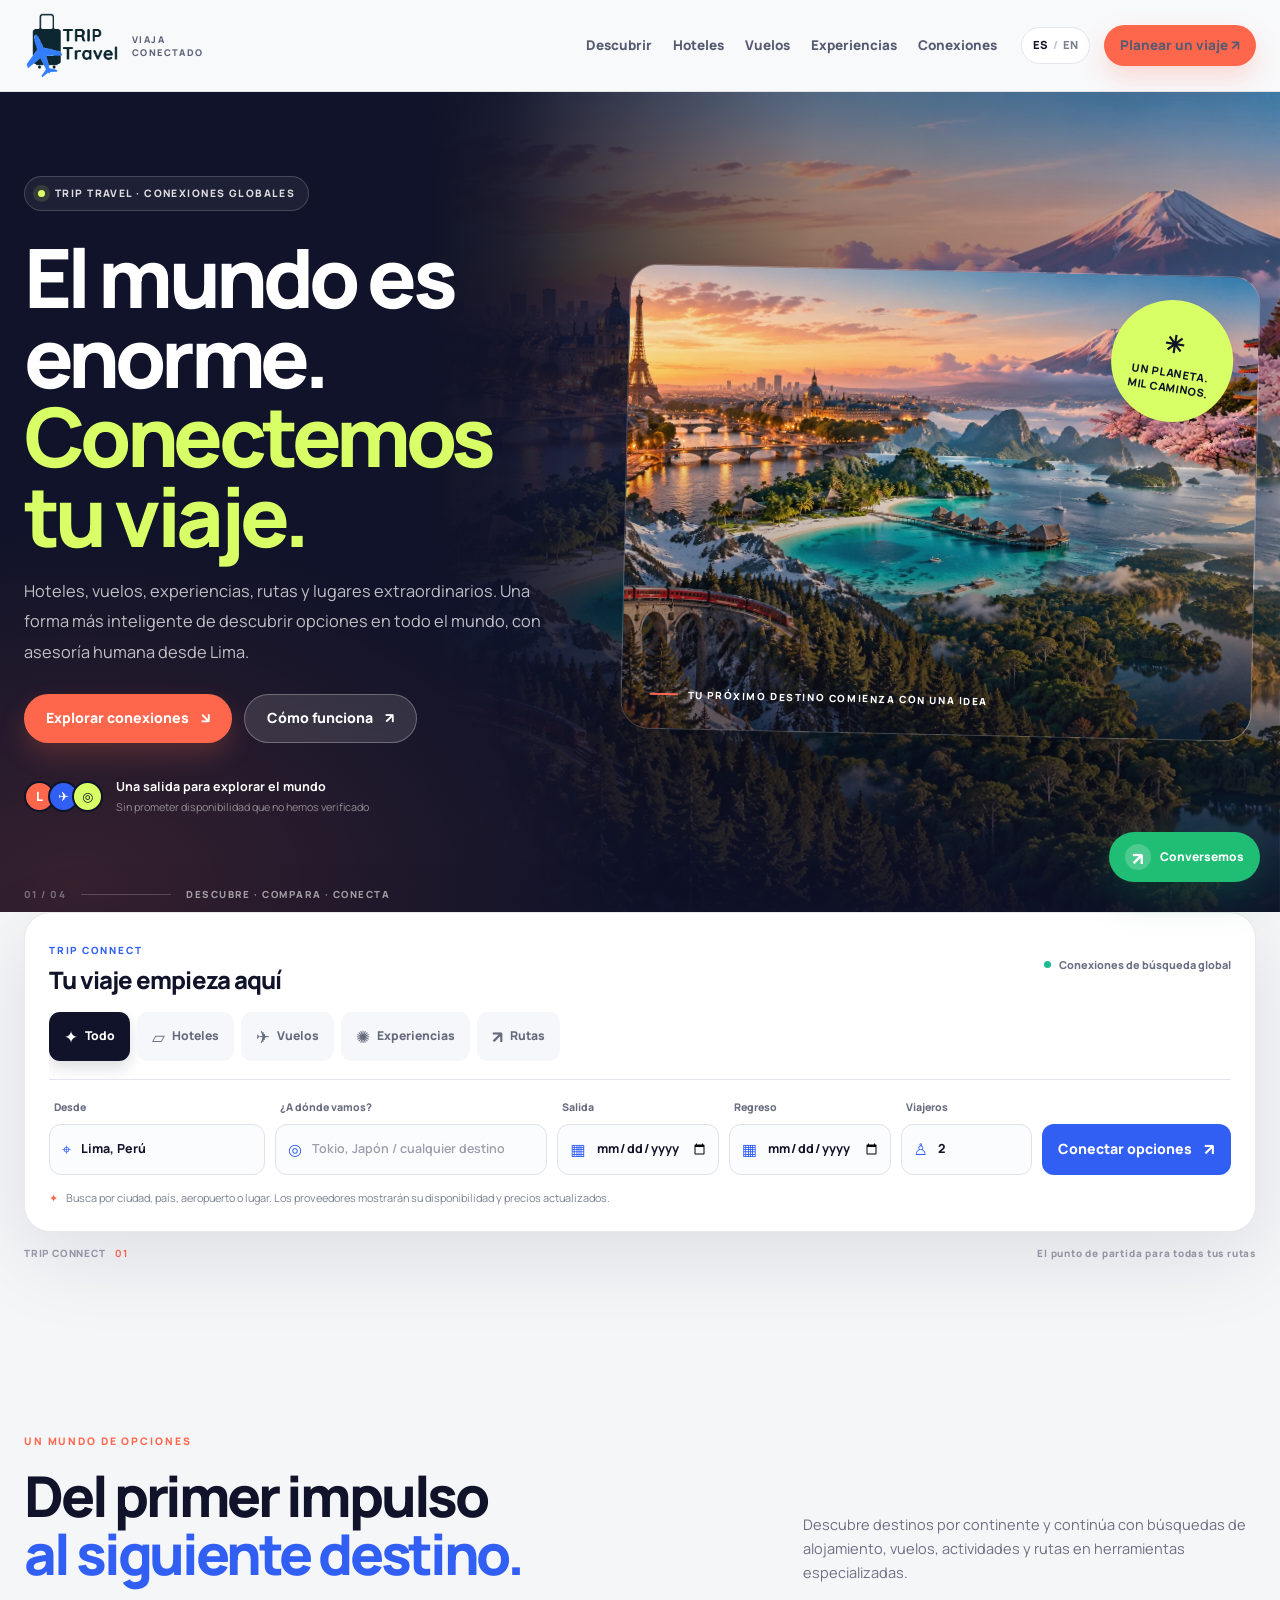
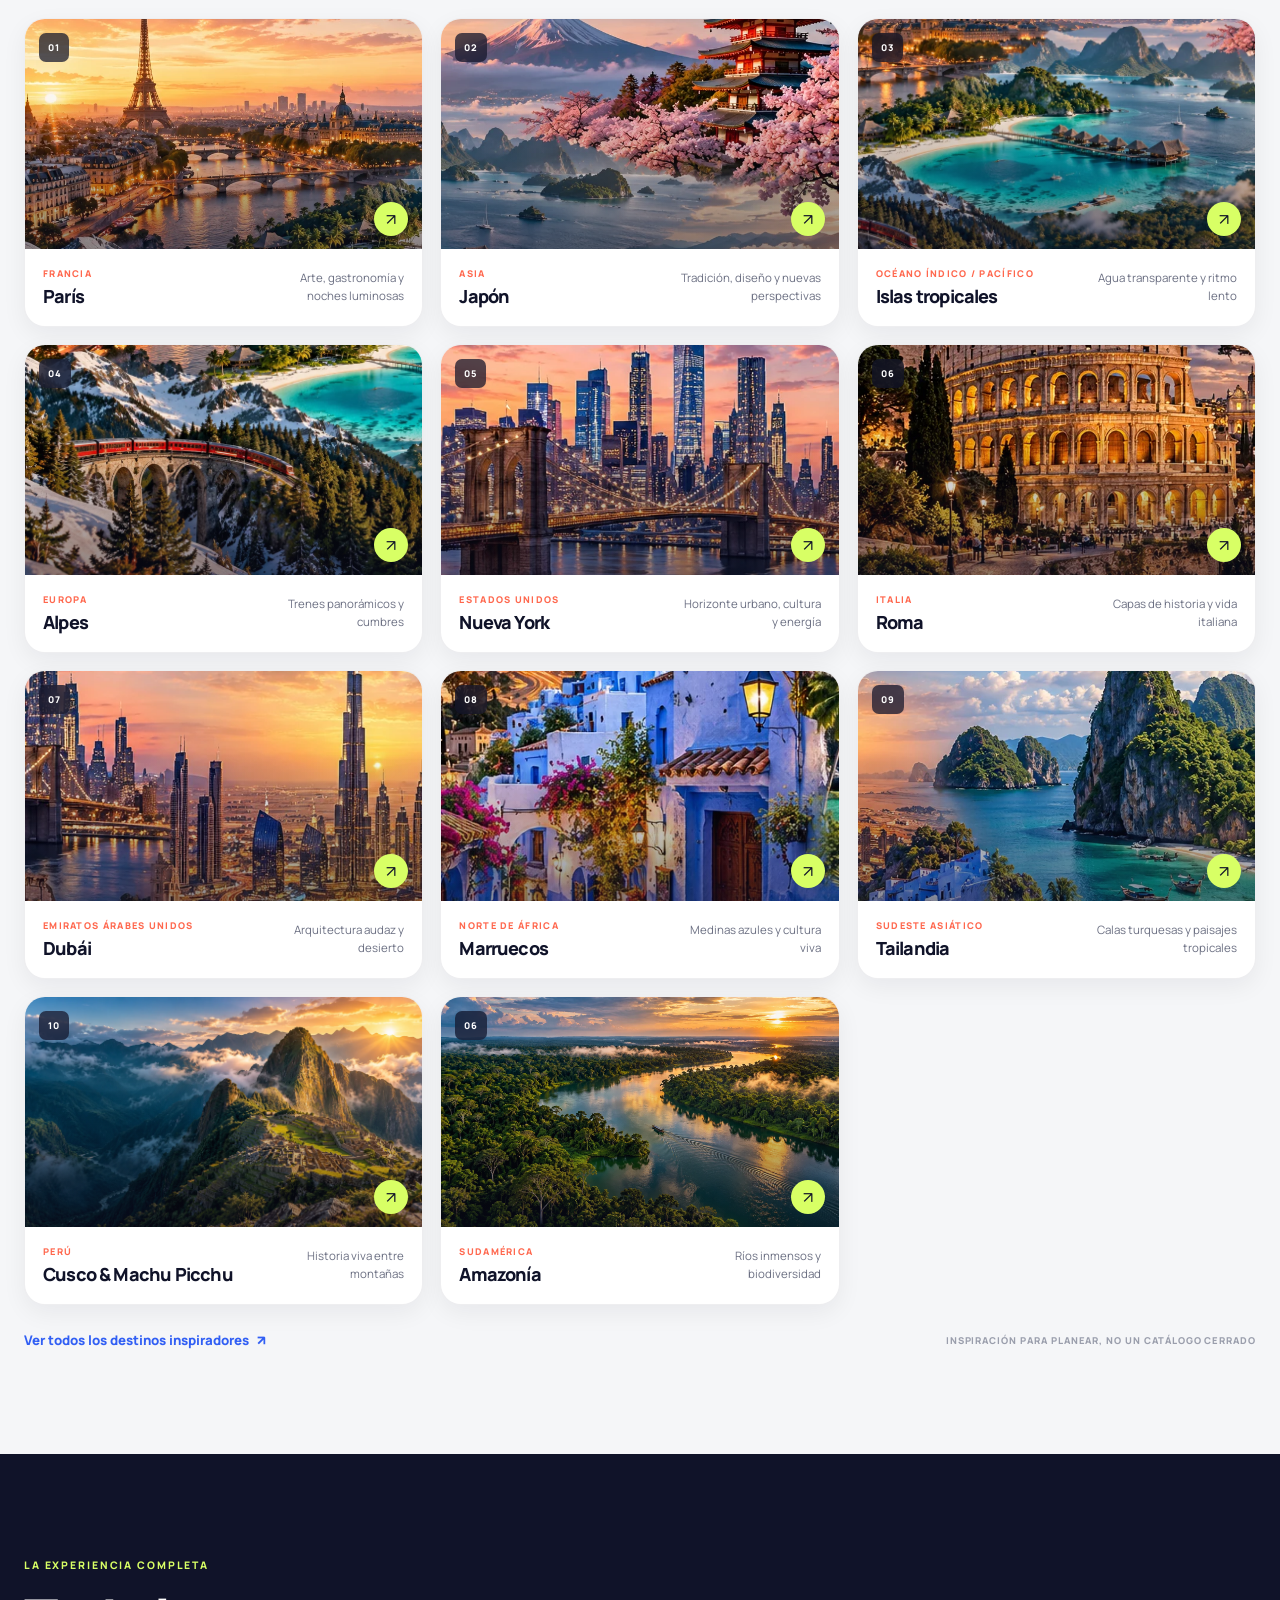
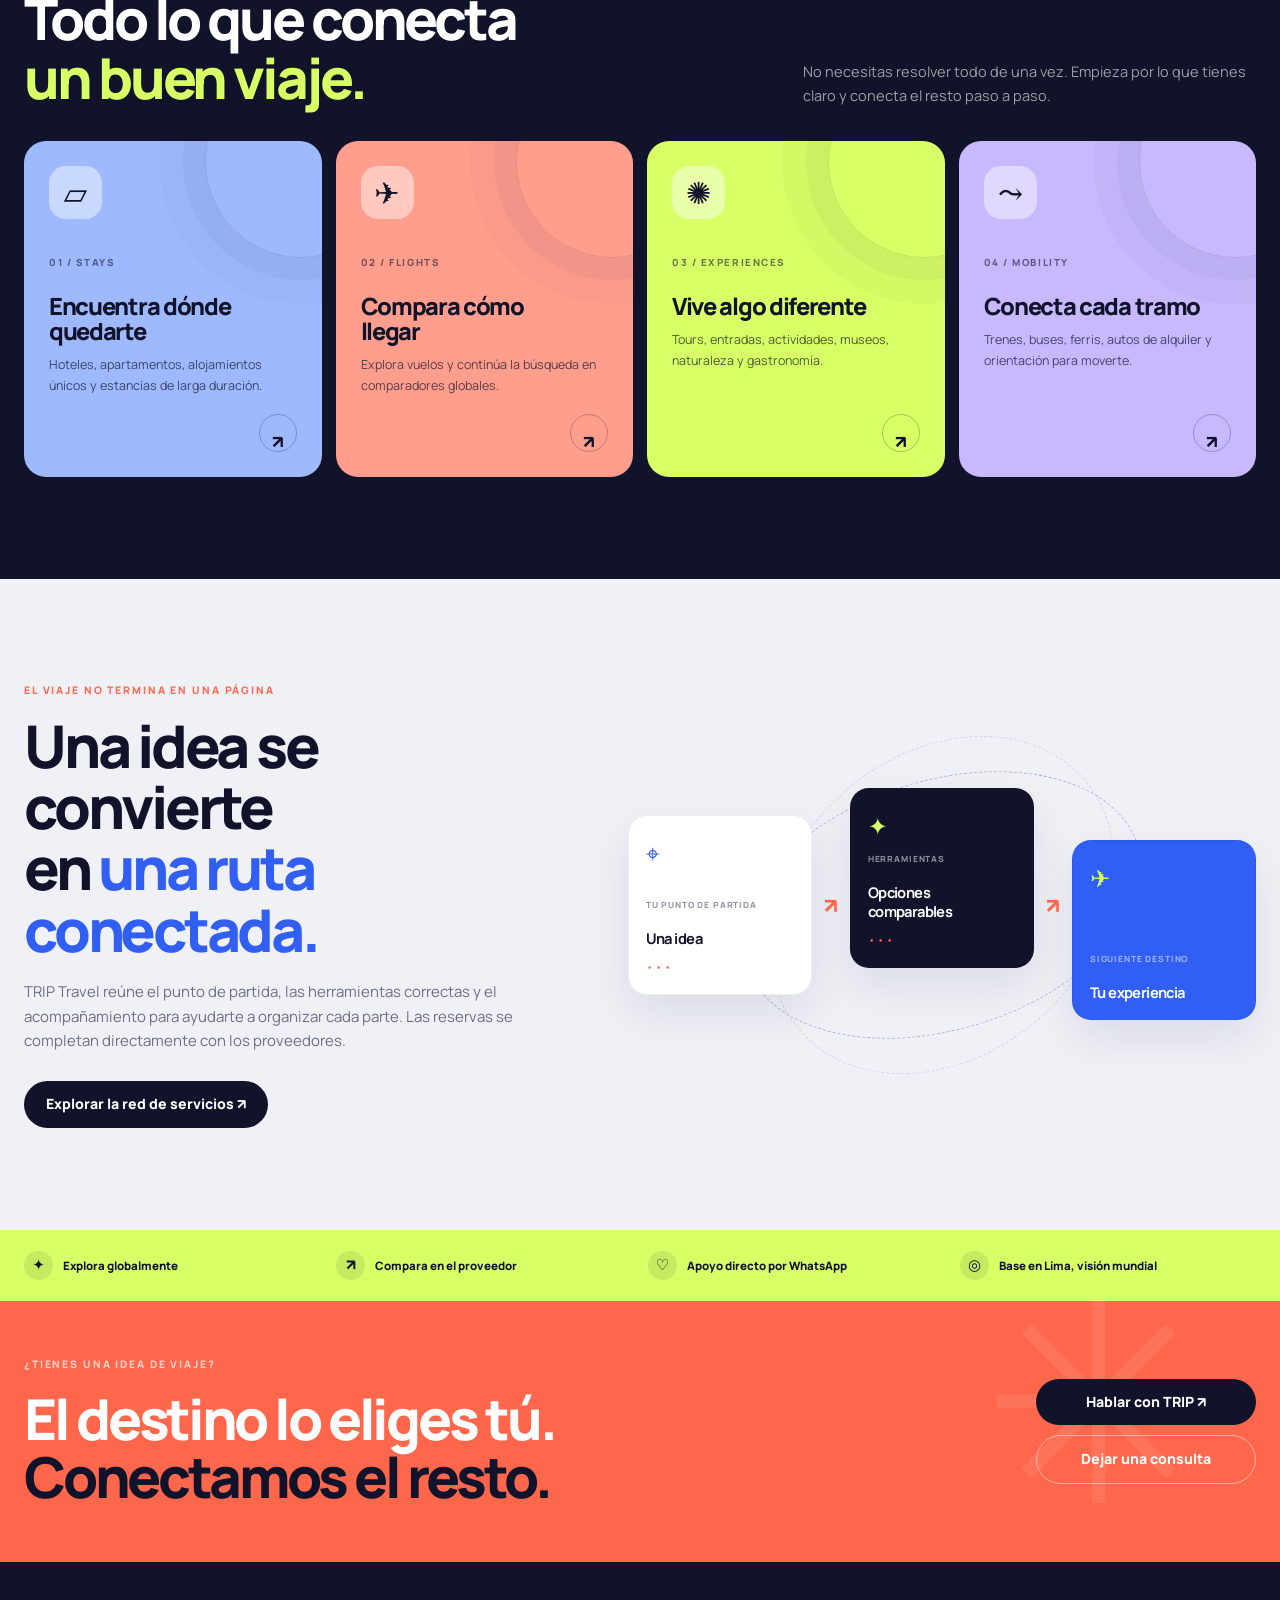
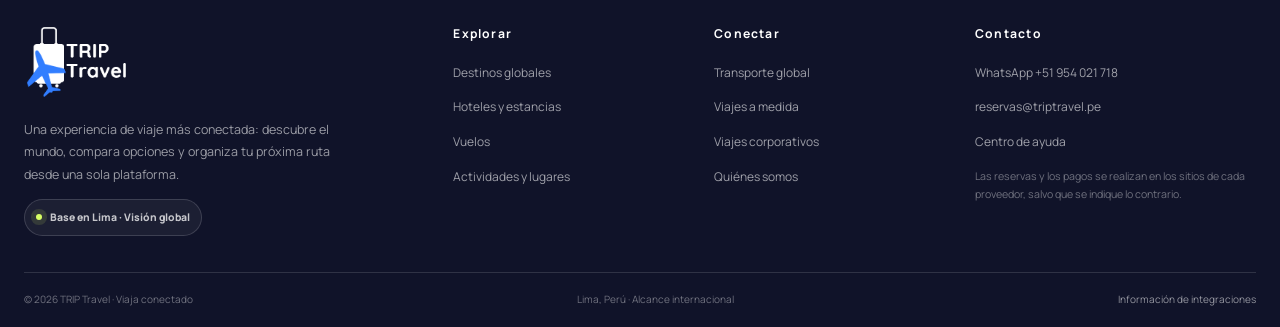
==== commit 86c82e68: "Add files via upload" ====
--- a/index.html
+++ b/index.html
@@ -10,7 +10,23 @@
 <link rel="preconnect" href="https://fonts.googleapis.com">
 <link rel="preconnect" href="https://fonts.gstatic.com" crossorigin>
 <link href="https://fonts.googleapis.com/css2?family=DM+Sans:wght@400;500;600;700;800&family=Manrope:wght@400;500;600;700;800&display=swap" rel="stylesheet">
-<link rel="stylesheet" href="styles.css">
+<style id="trip-layout-safety-net">
+:root{--trip-ink:#101329;--trip-blue:#315ff4;--trip-coral:#ff674d;--trip-lime:#d8ff65;--trip-paper:#f5f6f8;--trip-max:1240px}
+*{box-sizing:border-box}html{scroll-behavior:smooth;scroll-padding-top:100px}body{margin:0;background:var(--trip-paper);color:var(--trip-ink);font:400 15px/1.65 system-ui,-apple-system,BlinkMacSystemFont,"Segoe UI",sans-serif;-webkit-font-smoothing:antialiased}img{display:block;max-width:100%;height:auto}a{color:inherit;text-decoration:none}button,input,select,textarea{font:inherit}h1,h2,h3,h4,p{margin-top:0}h1,h2,h3{line-height:1.08;letter-spacing:-.045em}.wrap{width:min(calc(100% - 48px),var(--trip-max));margin-inline:auto}
+.site-header{position:sticky;top:0;z-index:80;background:rgba(248,249,251,.96);backdrop-filter:blur(18px);border-bottom:1px solid rgba(16,19,41,.09)}.header-inner{min-height:88px;display:flex;align-items:center;justify-content:space-between;gap:24px}.brand{display:flex;align-items:center;gap:12px;flex:0 0 auto;min-width:0}.brand-logo{width:96px;height:69px;max-width:96px;object-fit:contain;object-position:center}.brand-tag{display:block;max-width:100px;font-size:.62rem;letter-spacing:.11em;font-weight:800;line-height:1.4;color:#666b7d}.main-nav{display:flex;align-items:center;gap:20px;margin-left:auto}.main-nav ul{display:flex;align-items:center;gap:clamp(12px,1.5vw,22px);list-style:none;margin:0;padding:0}.main-nav a{font-size:.82rem;font-weight:750;white-space:nowrap}.nav-tools{display:flex;align-items:center;gap:10px}.language-toggle{border:1px solid #dedfe7;background:#fff;border-radius:99px;padding:8px 11px;font-size:.7rem}.btn{display:inline-flex;align-items:center;justify-content:center;gap:10px;padding:14px 20px;border:0;border-radius:999px;font-weight:800;line-height:1.2;white-space:normal;text-align:center}.btn-primary{background:var(--trip-coral);color:#fff}.btn-outline{border:1px solid #d7d9e4;background:transparent;color:var(--trip-ink)}.nav-toggle{display:none}
+.global-hero{position:relative;isolation:isolate;overflow:hidden;min-height:0;padding:52px 0 32px;background:var(--trip-ink);color:#fff}.hero-image-layer{position:absolute;z-index:-3;inset:0 0 0 32%;background:linear-gradient(90deg,var(--trip-ink),rgba(16,19,41,.44) 56%,rgba(16,19,41,.12)),linear-gradient(0deg,var(--trip-ink),transparent 45%),url("assets/images/world-hero.webp") center/cover no-repeat;opacity:.92}.hero-noise{position:absolute;z-index:-2;inset:0;background:radial-gradient(ellipse at 76% 45%,rgba(49,95,244,.22),transparent 35%);pointer-events:none}.global-hero-grid{display:grid;grid-template-columns:minmax(0,.92fr) minmax(0,1.08fr);align-items:center;gap:clamp(30px,5vw,70px);min-height:460px}.hero-content{position:relative;z-index:1;min-width:0;padding:20px 0}.global-hero h1{max-width:700px;margin:0 0 20px;font-size:clamp(3rem,6vw,6rem);line-height:.98;color:#fff}.global-hero h1 em{font-style:normal;color:var(--trip-lime)}.hero-lede{max-width:570px;color:rgba(255,255,255,.78);font-size:1rem;line-height:1.8}.hero-actions{display:flex;flex-wrap:wrap;gap:12px;margin-top:25px}.hero-micro-trust{display:flex;align-items:center;gap:12px;margin-top:28px}.hero-visual-card{position:relative;height:clamp(320px,34vw,465px);min-width:0;overflow:hidden;border-radius:26px;border:1px solid rgba(255,255,255,.2);box-shadow:0 30px 80px rgba(0,0,0,.28);isolation:isolate}.hero-visual-card:before{content:"";position:absolute;inset:0;z-index:1;background:linear-gradient(180deg,transparent 45%,rgba(9,11,26,.65))}.hero-visual-card img{width:100%;height:100%;object-fit:cover}.hero-stamp{position:absolute;z-index:2;right:18px;top:18px;display:flex;flex-direction:column;justify-content:center;align-items:center;width:94px;height:94px;padding:10px;border-radius:50%;background:var(--trip-lime);color:var(--trip-ink);font-size:.58rem;font-weight:900;text-align:center;line-height:1.3}.hero-image-caption{position:absolute;z-index:2;left:20px;bottom:18px;color:#fff;font-size:.62rem;letter-spacing:.12em;font-weight:800}.hero-bottom-mark{display:flex;align-items:center;gap:12px;margin-top:23px;color:rgba(255,255,255,.65);font-size:.65rem;letter-spacing:.1em}.hero-bottom-rule{width:54px;height:1px;background:rgba(255,255,255,.3)}
+.connect-search-section{position:relative;z-index:5;background:var(--trip-paper);padding:0 0 60px}.search-console{position:relative;margin-top:-24px;padding:24px;border:1px solid #e2e4eb;border-radius:24px;background:#fff;box-shadow:0 20px 60px rgba(16,19,41,.1)}.search-console-head{display:flex;align-items:center;justify-content:space-between;gap:14px}.global-search-form{display:grid;grid-template-columns:repeat(6,minmax(0,1fr));gap:12px;margin-top:18px}.field{min-width:0}.field label{display:block;margin-bottom:6px;font-size:.72rem;font-weight:800;color:#4c5066}.field input,.field select{width:100%;min-width:0;padding:12px;border:1px solid #dfe2eb;border-radius:12px;background:#fff;color:var(--trip-ink)}.btn-search{grid-column:span 1;align-self:end;background:var(--trip-blue);color:#fff;min-height:46px}.search-tabs{display:flex;gap:8px;flex-wrap:wrap}.search-tab{border:1px solid #e1e3eb;background:#f6f7fa;border-radius:999px;padding:9px 13px;font-weight:800;font-size:.75rem}.search-tab.active{background:var(--trip-ink);color:#fff}
+.section-pad{padding:76px 0}.section-heading{margin-bottom:28px}.section-heading h2,.network-copy h2{font-size:clamp(2.3rem,4.4vw,4rem);line-height:1.04}.section-heading p{max-width:490px;color:#666b7d}.split-heading{display:grid;grid-template-columns:1.1fr .9fr;align-items:end;gap:40px}.section-kicker{display:block;margin-bottom:12px;font-size:.67rem;letter-spacing:.15em;font-weight:900;color:var(--trip-blue)}.world-grid{display:grid;grid-template-columns:repeat(3,minmax(0,1fr));gap:18px}.world-card{min-width:0;overflow:hidden;border:1px solid #e4e6ed;border-radius:20px;background:#fff;box-shadow:0 8px 24px rgba(16,19,41,.06)}.world-card-image{height:210px;overflow:hidden;background:#e5e8ef}.world-card-image img,.world-card>img{width:100%;height:100%;object-fit:cover}.world-card-copy{padding:17px}.world-card-copy h3{font-size:1.25rem}.world-card-copy p{font-size:.84rem;color:#6a6f82}.section-dark{background:var(--trip-ink);color:#fff}.section-dark .section-kicker{color:var(--trip-lime)}.service-grid{display:grid;grid-template-columns:repeat(4,minmax(0,1fr));gap:14px}.service-card{position:relative;display:flex;flex-direction:column;min-width:0;min-height:255px;padding:22px;border-radius:22px;color:var(--trip-ink);overflow:hidden}.service-card-blue{background:#9bb4ff}.service-card-coral{background:#ff9d89}.service-card-lime{background:var(--trip-lime)}.service-card-violet{background:#c4aaff}.service-icon{display:grid;place-items:center;width:48px;height:48px;border-radius:15px;background:rgba(255,255,255,.55);font-size:1.6rem;margin-bottom:26px}.service-no{font-size:.65rem;letter-spacing:.12em;font-weight:900}.service-card h3{margin-top:10px}.service-card p{margin-bottom:0;font-size:.8rem;line-height:1.6}.card-arrow{align-self:flex-end;margin-top:auto;padding-top:12px;font-weight:900}
+.network-section{overflow:hidden}.network-layout{display:grid;grid-template-columns:.9fr 1.1fr;align-items:center;gap:50px}.network-copy p{max-width:540px;color:#666b7d}.route-flow{position:relative;display:flex;align-items:center;justify-content:center;gap:10px;min-height:350px}.route-node{position:relative;z-index:2;display:flex;flex-direction:column;justify-content:flex-end;width:29%;min-height:165px;padding:15px;border:1px solid #e5e7ef;border-radius:18px;background:#fff;box-shadow:0 16px 38px rgba(16,19,41,.1)}.route-node-middle{background:var(--trip-ink);color:#fff}.route-node-final{background:var(--trip-blue);color:#fff}.route-node small{font-size:.55rem;font-weight:800;letter-spacing:.07em}.route-node strong{font-size:.84rem;margin-top:9px}.route-connector{z-index:3;font-weight:900;color:var(--trip-coral)}.route-orbit{position:absolute;width:85%;height:75%;border:1px dashed rgba(49,95,244,.35);border-radius:50%;transform:rotate(-18deg)}.orbit-b{width:65%;height:96%;transform:rotate(24deg)}
+.trust-strip{background:var(--trip-lime);padding:17px 0}.trust-strip-inner{display:grid;grid-template-columns:repeat(4,minmax(0,1fr));gap:14px}.trust-strip-inner>div{display:flex;align-items:center;gap:9px;font-size:.75rem;font-weight:800}.trust-mark{display:grid;place-items:center;width:27px;height:27px;flex:0 0 auto;border-radius:50%;background:rgba(16,19,41,.08)}.cta-banner{padding:50px 0;background:var(--trip-coral);color:var(--trip-ink)}.cta-banner-inner{display:flex;align-items:center;justify-content:space-between;gap:30px}.cta-banner h2{margin:0;font-size:clamp(2.25rem,4.2vw,3.8rem)}.cta-actions{display:flex;flex-direction:column;gap:10px;min-width:200px}.site-footer{padding:48px 0 20px;background:var(--trip-ink);color:#fff}.footer-grid{display:grid;grid-template-columns:1.3fr repeat(3,1fr);gap:35px}.footer-logo{width:100px;height:66px;object-fit:contain}.footer-brand p{max-width:300px;color:rgba(255,255,255,.63);font-size:.8rem}.site-footer ul{list-style:none;padding:0;margin:0;display:grid;gap:9px}.site-footer h4{font-size:.78rem;margin-bottom:12px}.site-footer li a{font-size:.76rem;color:rgba(255,255,255,.65)}.footer-bottom{display:flex;justify-content:space-between;flex-wrap:wrap;gap:15px;margin-top:30px;padding-top:18px;border-top:1px solid rgba(255,255,255,.15);font-size:.68rem;color:rgba(255,255,255,.55)}.wa-float{position:fixed;z-index:70;right:18px;bottom:16px;display:flex;align-items:center;gap:8px;padding:11px 15px;border-radius:99px;background:#20bd75;color:#fff;font-size:.75rem;font-weight:900;box-shadow:0 10px 30px rgba(14,138,84,.25)}
+/* Other page types use the same alignment system even if the full stylesheet is unavailable. */
+.page-intro,.service-hero,.atlas-hero{position:relative;overflow:hidden;padding:58px 0;background:var(--trip-ink);color:#fff}.page-intro-grid{display:grid;grid-template-columns:1fr 1fr;gap:40px;align-items:center}.page-intro h1,.service-hero h1,.atlas-hero h1{font-size:clamp(2.8rem,5vw,5rem);margin:0 0 20px}.page-intro p,.service-hero p,.atlas-hero p{max-width:620px;color:rgba(255,255,255,.76)}.page-intro-art{height:360px;border-radius:24px;overflow:hidden}.page-intro-art img{width:100%;height:100%;object-fit:cover}.provider-grid{display:grid;grid-template-columns:repeat(3,minmax(0,1fr));gap:18px}.provider-card{overflow:hidden;border-radius:18px;border:1px solid #e1e4eb;background:#fff}.provider-image{height:180px;overflow:hidden}.provider-image img{width:100%;height:100%;object-fit:cover}.provider-card-body{padding:17px}.journey-grid{display:grid;grid-template-columns:repeat(3,minmax(0,1fr));gap:18px}.journey-card{overflow:hidden;border:1px solid #e1e4eb;border-radius:18px;background:#fff}.journey-card>img{width:100%;height:210px;object-fit:cover}.journey-body{padding:17px}.transport-feature-grid,.transport-mode-grid,.principle-grid,.company-detail-list{display:grid;grid-template-columns:repeat(3,minmax(0,1fr));gap:15px}.contact-form-wrap{max-width:760px;padding:26px;border:1px solid #e1e4eb;border-radius:22px;background:#fff}.form-row{display:grid;grid-template-columns:1fr 1fr;gap:14px}
+@media(max-width:1100px){.header-inner{gap:15px}.main-nav{gap:12px}.main-nav ul{gap:12px}.brand-logo{width:82px;height:61px}.brand-tag{font-size:.53rem}.global-hero-grid{grid-template-columns:minmax(0,.9fr) minmax(0,1.1fr);gap:28px}.service-grid{grid-template-columns:repeat(2,minmax(0,1fr))}.footer-grid{grid-template-columns:repeat(2,minmax(0,1fr))}.global-search-form{grid-template-columns:repeat(3,minmax(0,1fr))}.btn-search{grid-column:auto}}
+@media(max-width:900px){.header-inner{min-height:78px}.nav-toggle{display:block;border:1px solid #dfe2eb;background:#fff;border-radius:50%;width:42px;height:42px;margin-left:auto}.nav-toggle span{display:block;height:2px;margin:5px 0;background:var(--trip-ink)}.main-nav{display:none;position:absolute;top:78px;left:0;right:0;margin:0;padding:16px 24px 22px;background:#fff;border-bottom:1px solid #e2e4eb;box-shadow:0 18px 30px rgba(16,19,41,.1);flex-direction:column;align-items:stretch}.main-nav.open{display:flex}.main-nav ul{flex-direction:column;align-items:stretch;gap:0}.main-nav ul li{border-bottom:1px solid #eceef3}.main-nav ul a{display:block;padding:11px 0}.nav-tools{justify-content:space-between}.global-hero-grid{grid-template-columns:1fr;gap:24px;min-height:0}.hero-visual-card{height:min(56vw,420px);min-height:270px}.hero-image-layer{inset:0;background-image:linear-gradient(90deg,rgba(16,19,41,.92),rgba(16,19,41,.36)),linear-gradient(0deg,var(--trip-ink),transparent 45%),url("assets/images/world-hero.webp")}.split-heading,.network-layout,.page-intro-grid{grid-template-columns:1fr;gap:24px}.trust-strip-inner{grid-template-columns:repeat(2,minmax(0,1fr))}.cta-banner-inner{align-items:flex-start;flex-direction:column}.cta-actions{flex-direction:row;flex-wrap:wrap}.cta-actions .btn{min-width:170px}.main-nav .nav-tools{display:flex}}
+@media(max-width:640px){.wrap{width:min(calc(100% - 30px),var(--trip-max))}.brand-logo{width:70px;height:52px}.brand-tag{max-width:76px;font-size:.49rem}.main-nav{top:72px;padding-inline:18px}.global-hero{padding:30px 0 24px}.global-hero h1{font-size:clamp(2.65rem,12vw,4rem)}.hero-lede{font-size:.88rem}.hero-actions{flex-direction:column}.hero-actions .btn{width:100%}.hero-visual-card{min-height:220px;height:57vw;border-radius:18px}.hero-stamp{width:77px;height:77px;font-size:.5rem}.hero-image-caption{font-size:.48rem}.search-console{padding:16px;margin-top:-7px;border-radius:18px}.search-console-head{align-items:flex-start;flex-direction:column}.global-search-form{grid-template-columns:repeat(2,minmax(0,1fr));gap:9px}.field-origin,.field-destination,.btn-search{grid-column:span 2}.btn-search{width:100%}.section-pad{padding:50px 0}.section-heading h2,.network-copy h2{font-size:clamp(2.1rem,9vw,3.1rem)}.split-heading{gap:12px}.world-grid{grid-template-columns:repeat(2,minmax(0,1fr));gap:10px}.world-card{border-radius:14px}.world-card-image{height:142px}.world-card-copy{padding:12px}.world-card-copy h3{font-size:1rem}.world-card-copy p{font-size:.68rem}.service-grid{grid-template-columns:repeat(2,minmax(0,1fr));gap:9px}.service-card{min-height:225px;padding:15px;border-radius:16px}.service-icon{width:40px;height:40px;font-size:1.3rem;margin-bottom:22px}.service-card h3{font-size:1.05rem}.service-card p{font-size:.68rem}.route-flow{gap:5px;min-height:270px}.route-node{width:31%;min-height:137px;padding:10px;border-radius:13px}.route-node small{font-size:.43rem}.route-node strong{font-size:.68rem}.route-connector{font-size:.82rem}.trust-strip-inner{grid-template-columns:1fr}.trust-strip-inner>div{font-size:.72rem}.cta-banner{padding:38px 0}.cta-banner h2{font-size:clamp(2rem,8.5vw,2.8rem)}.cta-actions{flex-direction:column;width:100%}.cta-actions .btn{width:100%}.page-intro,.service-hero,.atlas-hero{padding:42px 0}.page-intro h1,.service-hero h1,.atlas-hero h1{font-size:clamp(2.5rem,11vw,3.7rem)}.page-intro-art{height:55vw;min-height:210px}.provider-grid,.journey-grid,.transport-feature-grid,.transport-mode-grid,.principle-grid,.company-detail-list{grid-template-columns:repeat(2,minmax(0,1fr));gap:10px}.provider-image,.journey-card>img{height:140px}.provider-card-body,.journey-body{padding:12px}.footer-grid{grid-template-columns:1fr;gap:24px}.footer-bottom{flex-direction:column;gap:8px}.wa-float{right:12px;bottom:10px;padding:9px 12px}.form-row{grid-template-columns:1fr}}
+@media(prefers-reduced-motion:reduce){*,*::before,*::after{animation-duration:.01ms!important;animation-iteration-count:1!important;scroll-behavior:auto!important;transition-duration:.01ms!important}}
+</style>
+<link rel="stylesheet" href="trip-world-global-2026.css?v=20261023-02">
 </head>
 <body data-wa="51954021718" data-page="index">
 <a class="skip-link" href="#main" data-es="Saltar al contenido" data-en="Skip to content">Saltar al contenido</a>
@@ -82,5 +98,5 @@
   <div class="wrap footer-bottom"><span>© 2026 TRIP Travel · <span data-es="Viaja conectado" data-en="Travel connected">Viaja conectado</span></span><span data-es="Lima, Perú · Alcance internacional" data-en="Lima, Peru · International reach">Lima, Perú · Alcance internacional</span><a href="README.md" data-es="Información de integraciones" data-en="Integration information">Información de integraciones</a></div>
 </footer>
 <a class="wa-float" href="https://wa.me/51954021718?text=Hola%20TRIP%20Travel%2C%20quiero%20planear%20un%20viaje%20internacional" aria-label="WhatsApp TRIP Travel" target="_blank" rel="noopener"><span class="wa-symbol">↗</span><span data-es="Conversemos" data-en="Let's talk">Conversemos</span></a>
-<script src="script.js" defer></script>
+<script src="trip-world-global-2026.js?v=20261023-02" defer></script>
 </body></html>
--- a/trip-world-global-2026.css
+++ b/trip-world-global-2026.css
@@ -0,0 +1,22 @@
+:root{--night:#101329;--night-2:#191d3b;--blue:#315ff4;--blue-2:#6e8dff;--coral:#ff674d;--lime:#d8ff65;--mint:#9df2da;--paper:#f5f6f8;--white:#fff;--muted:#6c7083;--line:#e3e5ec;--sans:"Manrope","DM Sans",system-ui,-apple-system,BlinkMacSystemFont,"Segoe UI",sans-serif;--max:1240px;--radius:24px;--shadow:0 22px 60px rgba(16,19,41,.12)}
+*{box-sizing:border-box}html{scroll-behavior:smooth;scroll-padding-top:100px}body{margin:0;color:var(--night);background:var(--paper);font:400 15px/1.65 var(--sans);-webkit-font-smoothing:antialiased}img{max-width:100%;display:block}a{color:inherit;text-decoration:none}button,input,select,textarea{font:inherit}button{cursor:pointer}h1,h2,h3,h4,p{margin-top:0}h1,h2,h3{letter-spacing:-.055em;line-height:1.04}h1{font-size:clamp(3rem,7vw,6.7rem);font-weight:800;margin:0 0 1.25rem}h2{font-size:clamp(2.25rem,4.5vw,4.2rem);font-weight:800;margin-bottom:1rem}h3{font-size:1.38rem;font-weight:800;margin-bottom:.6rem}h1 em,h2 em{font-style:normal;color:var(--blue)}.wrap{width:min(calc(100% - 48px),var(--max));margin-inline:auto}.skip-link{position:absolute;left:-999px;top:10px;background:var(--white);padding:12px;border-radius:9px;z-index:100}.skip-link:focus{left:10px}::selection{background:var(--lime);color:var(--night)}:focus-visible{outline:3px solid var(--coral);outline-offset:3px}
+.site-header{position:sticky;top:0;z-index:80;background:rgba(248,249,251,.92);backdrop-filter:blur(22px);border-bottom:1px solid rgba(16,19,41,.09)}.header-inner{min-height:91px;display:flex;align-items:center;justify-content:space-between;gap:24px}.brand{display:flex;align-items:center;gap:12px;flex-shrink:0}.brand-logo{width:96px;height:69px;object-fit:contain;object-position:center}.brand-tag{font-size:.58rem;font-weight:800;letter-spacing:.15em;color:#5e6379;display:block;max-width:90px;line-height:1.4}.main-nav{display:flex;align-items:center;gap:24px}.main-nav ul{display:flex;align-items:center;gap:clamp(12px,1.65vw,25px);list-style:none;margin:0;padding:0}.main-nav a{font-size:.84rem;font-weight:800;color:#565b71;position:relative;white-space:nowrap}.main-nav ul a:after{content:"";position:absolute;left:0;bottom:-9px;width:0;height:3px;background:var(--coral);border-radius:4px;transition:width .25s ease}.main-nav ul a:hover,.main-nav ul a.active{color:var(--night)}.main-nav ul a:hover:after,.main-nav ul a.active:after{width:100%}.nav-tools{display:flex;align-items:center;gap:14px}.language-toggle{background:#fff;border:1px solid var(--line);border-radius:99px;padding:8px 11px;display:flex;gap:5px;color:#7b8090;font-size:.7rem;font-weight:900}.language-toggle span[data-es="ES"]{color:var(--night)}.language-toggle .lang-sep{color:#c1c4ce}.btn{border:0;display:inline-flex;justify-content:center;align-items:center;gap:12px;border-radius:999px;padding:15px 22px;font-size:.88rem;font-weight:850;transition:transform .2s ease,box-shadow .2s ease,background .2s ease;color:var(--night)}.btn:hover{transform:translateY(-2px)}.btn-primary{background:var(--coral);color:#fff;box-shadow:0 12px 26px rgba(255,103,77,.22)}.btn-primary:hover{background:#f34e36;box-shadow:0 16px 30px rgba(255,103,77,.29)}.btn-small{padding:12px 16px;font-size:.76rem;white-space:nowrap}.btn-glass{background:rgba(255,255,255,.12);color:white;border:1px solid rgba(255,255,255,.28);backdrop-filter:blur(10px)}.btn-outline{background:transparent;border:1px solid #d4d7e2}.btn-outline:hover{background:#fff}.btn-dark{background:var(--night);color:#fff}.nav-toggle{display:none;border:1px solid var(--line);background:#fff;width:44px;height:44px;border-radius:50%;padding:10px}.nav-toggle span{height:2px;background:var(--night);display:block;margin:5px 0;border-radius:2px}
+/* Global landing hero */
+.global-hero{background:var(--night);color:white;position:relative;isolation:isolate;overflow:hidden;padding:62px 0 35px;min-height:675px}.hero-image-layer{position:absolute;z-index:-3;inset:0 0 0 33%;background-image:linear-gradient(90deg,var(--night) 0%,rgba(16,19,41,.94) 10%,rgba(16,19,41,.35) 46%,rgba(16,19,41,.05) 100%),linear-gradient(0deg,var(--night) 0%,transparent 40%),url("assets/images/world-hero.webp");background-size:cover;background-position:center 54%;animation:worldDrift 25s ease-in-out infinite alternate;opacity:.93}.hero-noise{position:absolute;z-index:-2;inset:0;background:radial-gradient(ellipse at 74% 40%,rgba(49,95,244,.25),transparent 35%),radial-gradient(ellipse at 6% 94%,rgba(255,103,77,.16),transparent 32%);pointer-events:none}.global-hero-grid{display:grid;grid-template-columns:minmax(0,.92fr) minmax(420px,1.08fr);align-items:center;gap:clamp(34px,5vw,80px);min-height:515px}.hero-content{padding:22px 0 34px;position:relative;z-index:1}.eyebrow-pill{display:inline-flex;align-items:center;gap:10px;padding:9px 13px;border:1px solid rgba(255,255,255,.18);background:rgba(255,255,255,.06);border-radius:999px;color:rgba(255,255,255,.85);font-size:.64rem;font-weight:900;letter-spacing:.14em;line-height:1.5}.pulse-dot{display:inline-block;width:7px;height:7px;border-radius:50%;background:var(--lime);box-shadow:0 0 0 5px rgba(216,255,101,.12);animation:pulse 2s infinite}.global-hero .eyebrow-pill{margin-bottom:27px}.global-hero h1{max-width:720px;color:white;font-size:clamp(3.25rem,6.4vw,6.3rem);line-height:.97}.global-hero h1 em{color:var(--lime);display:inline-block}.hero-lede{color:rgba(255,255,255,.73);max-width:560px;font-size:1.02rem;line-height:1.85;margin-bottom:0}.hero-actions{display:flex;gap:12px;flex-wrap:wrap;margin-top:27px}.hero-micro-trust{display:flex;gap:13px;align-items:center;margin-top:34px}.avatar-stack{display:flex;align-items:center}.avatar-stack span{width:31px;height:31px;border:2px solid var(--night);border-radius:50%;display:grid;place-items:center;margin-left:-7px;background:var(--blue);font-size:.8rem;font-weight:900;color:#fff}.avatar-stack span:first-child{margin-left:0;background:var(--coral)}.avatar-stack span:last-child{background:var(--lime);color:var(--night)}.hero-micro-trust strong,.hero-micro-trust small{display:block}.hero-micro-trust strong{font-size:.78rem;color:#fff}.hero-micro-trust small{font-size:.67rem;color:rgba(255,255,255,.5);margin-top:2px}.hero-visual-card{height:465px;position:relative;border-radius:28px;overflow:hidden;box-shadow:0 40px 120px rgba(0,0,0,.35);border:1px solid rgba(255,255,255,.2);transform:rotate(1.25deg);isolation:isolate}.hero-visual-card:before{content:"";position:absolute;inset:0;z-index:1;background:linear-gradient(180deg,rgba(11,13,29,.05),transparent 37%,rgba(11,13,29,.68))}.hero-visual-card img{width:100%;height:100%;object-fit:cover;transition:transform 1.2s cubic-bezier(.2,.7,.1,1);animation:slowFloat 22s ease-in-out infinite alternate}.hero-visual-card:hover img{transform:scale(1.06)}.image-grain{position:absolute;inset:0;opacity:.12;z-index:2;pointer-events:none;background-image:url("data:image/svg+xml,%3Csvg viewBox='0 0 180 180' xmlns='http://www.w3.org/2000/svg'%3E%3Cfilter id='n'%3E%3CfeTurbulence type='fractalNoise' baseFrequency='.8' numOctaves='4' stitchTiles='stitch'/%3E%3C/filter%3E%3Crect width='100%25' height='100%25' filter='url(%23n)' opacity='.35'/%3E%3C/svg%3E")}.hero-stamp{position:absolute;z-index:3;right:25px;top:24px;border-radius:50%;height:122px;width:122px;background:var(--lime);color:var(--night);display:flex;flex-direction:column;align-items:center;justify-content:center;text-align:center;font-weight:950;font-size:.68rem;line-height:1.4;letter-spacing:.07em;transform:rotate(8deg);box-shadow:0 16px 42px rgba(12,14,31,.2)}.stamp-orbit{font-size:1.5rem;margin-bottom:4px}.hero-image-caption{position:absolute;z-index:3;left:28px;bottom:26px;right:25px;display:flex;align-items:center;gap:10px;font-size:.62rem;font-weight:900;letter-spacing:.16em;color:#fff}.live-line{width:28px;height:2px;background:var(--coral)}.hero-bottom-mark{display:flex;align-items:center;gap:15px;color:rgba(255,255,255,.35);font-size:.61rem;letter-spacing:.15em;font-weight:900;margin-top:36px}.hero-bottom-rule{height:1px;background:rgba(255,255,255,.2);width:90px}.hero-bottom-mark span:last-child{color:rgba(255,255,255,.58)}@keyframes worldDrift{from{background-position:55% 49%}to{background-position:65% 58%}}@keyframes slowFloat{from{transform:scale(1)}to{transform:scale(1.04)}}@keyframes pulse{0%,100%{box-shadow:0 0 0 5px rgba(216,255,101,.12)}50%{box-shadow:0 0 0 8px rgba(216,255,101,.04)}}
+/* Search console */
+.connect-search-section{position:relative;z-index:5;background:var(--paper);padding:0 0 70px}.search-console{background:#fff;border:1px solid rgba(16,19,41,.09);border-radius:26px;padding:24px;box-shadow:0 25px 85px rgba(16,19,41,.1);position:relative;margin-top:-26px}.search-console-compact{margin-top:0}.search-console-head{display:flex;align-items:center;justify-content:space-between;gap:15px;margin-bottom:19px}.micro-label{font-size:.62rem;letter-spacing:.18em;font-weight:950;color:var(--blue)}.search-console-head h2{font-size:1.5rem;margin:6px 0 0;letter-spacing:-.04em}.search-live{display:flex;gap:8px;align-items:center;font-size:.68rem;color:var(--muted);font-weight:800}.search-live i{display:inline-block;width:7px;height:7px;border-radius:50%;background:#1abc94}.search-tabs{display:flex;gap:7px;border-bottom:1px solid var(--line);padding-bottom:18px;margin-bottom:19px;overflow-x:auto}.search-tab{flex:none;border:1px solid transparent;background:#f6f7fa;color:#656a7d;padding:10px 14px;border-radius:11px;font-size:.76rem;font-weight:850;display:flex;align-items:center;gap:7px}.search-tab span:first-child{font-size:1.05rem}.search-tab.selected{background:var(--night);color:#fff;box-shadow:0 7px 15px rgba(16,19,41,.14)}.global-search-form{display:grid;grid-template-columns:1.15fr 1.45fr .86fr .86fr .7fr auto;gap:10px;align-items:end}.field{min-width:0}.field label{font-weight:900;font-size:.66rem;display:block;color:#686d80;margin:0 0 7px 5px}.field-wrap{display:flex;align-items:center;border:1px solid #dfe2ea;background:#fbfcfd;border-radius:12px;min-width:0;min-height:51px;transition:border-color .2s,box-shadow .2s}.field-wrap:focus-within{border-color:var(--blue);box-shadow:0 0 0 3px rgba(49,95,244,.1)}.field-icon{flex:none;font-size:1rem;color:var(--blue);padding-left:12px}.field input,.field select{appearance:none;width:100%;min-width:0;border:0;outline:0;background:transparent;color:var(--night);padding:12px 10px;font-size:.78rem;font-weight:750}.field input::placeholder{color:#9a9eac;font-weight:600}.field select{cursor:pointer}.btn-search{min-height:51px;padding:13px 16px;background:var(--blue);color:#fff;border-radius:12px;white-space:nowrap}.btn-search:hover{background:#244de1}.search-arrow{font-size:1rem}.search-hint{display:flex;gap:8px;align-items:flex-start;margin-top:14px;font-size:.68rem;color:#7b8091}.hint-icon{color:var(--coral)}.search-section-foot{display:flex;justify-content:space-between;gap:10px;margin-top:13px;color:#989cab;font-size:.62rem;font-weight:850;letter-spacing:.08em}.search-section-foot b{color:var(--coral);margin-left:7px}.search-results{border-top:1px solid var(--line);margin-top:20px;padding-top:19px}.search-results[hidden]{display:none}.search-results-head{display:flex;justify-content:space-between;align-items:center;gap:12px}.search-results-head h3{font-size:1.1rem;margin:0}.clear-results{border:0;background:transparent;font-size:.72rem;color:var(--blue);font-weight:900}.result-disclaimer{font-size:.7rem;color:var(--muted);margin:10px 0 15px;max-width:100%}.provider-results{display:grid;grid-template-columns:repeat(3,minmax(0,1fr));gap:10px}.result-card{border:1px solid var(--line);background:#fbfcff;border-radius:15px;padding:15px;display:flex;gap:12px;align-items:flex-start;transition:transform .2s,border-color .2s}.result-card:hover{transform:translateY(-2px);border-color:#aab9ff}.result-provider-mark{width:39px;height:39px;border-radius:12px;display:grid;place-items:center;background:#e7ecff;color:var(--blue);font-weight:950;flex:none}.result-card h4{font-size:.84rem;letter-spacing:-.02em;margin:0 0 4px}.result-card p{font-size:.69rem;color:var(--muted);line-height:1.5;margin:0 0 9px}.result-card a{font-size:.69rem;font-weight:900;color:var(--blue)}
+/* Section systems */
+.section-pad{padding:clamp(62px,8vw,108px) 0}.section-light{background:var(--paper)}.section-dark{background:var(--night);color:#fff}.section-heading{margin-bottom:34px}.split-heading{display:grid;grid-template-columns:1.05fr .7fr;gap:8%;align-items:end}.section-heading h2{margin-bottom:0}.section-heading h2 em{color:var(--blue)}.section-heading p{color:var(--muted);margin:0;max-width:480px;font-size:.91rem}.section-kicker{display:block;color:var(--coral);font-size:.65rem;letter-spacing:.18em;font-weight:950;margin-bottom:16px}.inverse h2{color:#fff}.inverse h2 em{color:var(--lime)}.inverse p{color:rgba(255,255,255,.59)}.section-bottom-action{display:flex;justify-content:space-between;align-items:center;gap:20px;margin-top:25px}.text-link{color:var(--blue);font-weight:900;font-size:.83rem;display:inline-flex;gap:8px;align-items:center}.text-link span{transition:transform .2s}.text-link:hover span{transform:translate(3px,-3px)}.muted-label{font-size:.59rem;font-weight:900;letter-spacing:.1em;color:#9a9eac}
+.world-grid{display:grid;grid-template-columns:repeat(3,minmax(0,1fr));gap:17px}.world-card{background:#fff;border:1px solid rgba(16,19,41,.07);border-radius:21px;overflow:hidden;transition:transform .3s ease,box-shadow .3s ease,border-color .3s;min-width:0}.world-card:hover{transform:translateY(-6px);box-shadow:var(--shadow);border-color:rgba(49,95,244,.25)}.world-card-image{height:230px;position:relative;overflow:hidden;background:linear-gradient(135deg,#cad8ff,#f8d6cb 50%,#e9f8da)}.world-card-image:after{content:"";position:absolute;inset:35% 0 0;background:linear-gradient(180deg,transparent,rgba(13,16,38,.48))}.world-card-image img{height:100%;width:100%;object-fit:cover;transition:transform .65s cubic-bezier(.2,.75,.2,1)}.world-card:hover .world-card-image img{transform:scale(1.07)}.world-card-index{position:absolute;top:14px;left:14px;z-index:2;padding:7px 9px;border-radius:7px;background:rgba(16,19,41,.72);color:#fff;font-size:.58rem;letter-spacing:.11em;font-weight:950;backdrop-filter:blur(8px)}.world-card-cta{position:absolute;right:14px;bottom:13px;z-index:2;width:34px;height:34px;border-radius:50%;display:grid;place-items:center;background:var(--lime);font-size:1rem;color:var(--night);transition:transform .2s}.world-card:hover .world-card-cta{transform:rotate(45deg)}.world-card-copy{padding:17px 18px 20px;display:flex;justify-content:space-between;align-items:flex-start;gap:12px}.world-card-copy small{display:block;color:var(--coral);text-transform:uppercase;font-weight:950;font-size:.58rem;letter-spacing:.14em;margin-bottom:6px}.world-card-copy h3{font-size:1.13rem;margin:0;letter-spacing:-.045em}.world-card-copy p{font-size:.72rem;color:var(--muted);margin:3px 0 0;text-align:right;max-width:140px;line-height:1.55}.section-dark .section-kicker{color:var(--lime)}.service-grid{display:grid;grid-template-columns:repeat(4,minmax(0,1fr));gap:14px}.service-card{min-height:315px;padding:25px;border-radius:22px;position:relative;overflow:hidden;display:flex;flex-direction:column;transition:transform .25s,box-shadow .25s;color:var(--night)}.service-card:before{content:"";position:absolute;width:190px;height:190px;border-radius:50%;right:-75px;top:-75px;border:1px solid rgba(16,19,41,.12);box-shadow:0 0 0 22px rgba(16,19,41,.035),0 0 0 46px rgba(16,19,41,.025)}.service-card:hover{transform:translateY(-5px);box-shadow:0 20px 50px rgba(0,0,0,.15)}.service-card-blue{background:#9fb9ff}.service-card-coral{background:#ff9e8d}.service-card-lime{background:var(--lime)}.service-card-violet{background:#c8b8ff}.service-icon{font-size:1.9rem;display:grid;place-items:center;width:53px;height:53px;border-radius:17px;background:rgba(255,255,255,.44);margin-bottom:36px}.service-no{font-size:.61rem;font-weight:950;letter-spacing:.16em;color:rgba(16,19,41,.57);margin-bottom:13px}.service-card h3{font-size:1.48rem;max-width:220px;line-height:1.05}.service-card p{font-size:.78rem;color:rgba(16,19,41,.7);max-width:250px;line-height:1.7;margin-bottom:18px}.card-arrow{margin-top:auto;align-self:flex-end;border:1px solid rgba(16,19,41,.25);border-radius:50%;width:38px;height:38px;display:grid;place-items:center;font-size:1.1rem}.network-section{background:#f0f1f7;padding:clamp(66px,8vw,116px) 0;overflow:hidden}.network-layout{display:grid;grid-template-columns:.9fr 1.1fr;gap:clamp(35px,7vw,100px);align-items:center}.network-copy h2{font-size:clamp(2.7rem,4.6vw,4.6rem)}.network-copy p{color:var(--muted);max-width:500px;margin:20px 0 27px}.route-flow{position:relative;min-height:340px;display:flex;align-items:center;justify-content:center;gap:12px;padding:30px 0}.route-node{width:31%;min-width:125px;height:180px;border-radius:19px;background:#fff;box-shadow:0 18px 45px rgba(16,19,41,.09);padding:17px;display:flex;flex-direction:column;justify-content:flex-end;position:relative;z-index:2;border:1px solid rgba(16,19,41,.07)}.route-node-middle{transform:translateY(-27px);background:var(--night);color:white}.route-node-final{transform:translateY(25px);background:var(--blue);color:white}.node-symbol{font-size:1.5rem;position:absolute;top:17px;left:17px;color:var(--blue)}.route-node-middle .node-symbol,.route-node-final .node-symbol{color:var(--lime)}.route-node small{font-size:.53rem;letter-spacing:.1em;font-weight:950;color:#9296a7;margin-bottom:7px}.route-node strong{font-size:.92rem;letter-spacing:-.04em;line-height:1.3}.route-node-middle small,.route-node-final small{color:rgba(255,255,255,.52)}.node-dots{letter-spacing:.2em;font-size:.7rem;color:var(--coral);margin-top:10px}.route-connector{color:var(--coral);font-size:1.3rem;z-index:3}.route-orbit{position:absolute;border:1px dashed #afb6d9;border-radius:50%;width:410px;height:250px;transform:rotate(-17deg);z-index:0}.orbit-b{transform:rotate(48deg);width:300px;height:380px;opacity:.5}.trust-strip{background:var(--lime);padding:21px 0}.trust-strip-inner{display:grid;grid-template-columns:repeat(4,1fr);gap:16px}.trust-strip-inner>div{display:flex;align-items:center;gap:10px;font-size:.72rem;font-weight:900}.trust-mark{width:29px;height:29px;border-radius:50%;display:grid;place-items:center;background:rgba(16,19,41,.09);font-size:.94rem}.cta-banner{background:var(--coral);padding:55px 0;color:white;position:relative;overflow:hidden}.cta-banner:after{content:"✳";position:absolute;right:5%;top:-45px;font-size:280px;color:rgba(255,255,255,.08);line-height:1;pointer-events:none}.cta-banner-inner{display:flex;align-items:center;justify-content:space-between;gap:40px;position:relative;z-index:1}.cta-banner .section-kicker{color:rgba(255,255,255,.7)}.cta-banner h2{margin:0;font-size:clamp(2.4rem,4.4vw,4.1rem)}.cta-banner h2 em{color:var(--night)}.cta-actions{display:flex;flex-direction:column;gap:10px;min-width:220px}.cta-banner .btn-primary{background:var(--night);color:white;box-shadow:none}.cta-banner .btn-outline{border-color:rgba(255,255,255,.5);color:white;background:transparent}.cta-banner .btn-outline:hover{background:rgba(255,255,255,.1)}
+/* Service page visual hierarchy */
+.service-hero{position:relative;overflow:hidden;min-height:430px;background:var(--night);color:white;isolation:isolate}.service-hero-image{position:absolute;inset:0;z-index:-2}.service-hero-image img{height:100%;width:100%;object-fit:cover;opacity:.72;animation:slowFloat 25s ease-in-out infinite alternate}.service-hero-overlay{position:absolute;inset:0;background:linear-gradient(90deg,rgba(16,19,41,.98) 0%,rgba(16,19,41,.86) 40%,rgba(16,19,41,.25) 100%),linear-gradient(0deg,rgba(16,19,41,.55),transparent)}.service-hero-inner{min-height:430px;display:flex;align-items:center;padding:64px 0}.service-hero-copy{max-width:720px}.service-hero-copy .eyebrow-pill{margin-bottom:22px}.service-hero-copy .section-kicker{color:var(--lime)}.service-hero-copy h1{font-size:clamp(3.05rem,6vw,5.4rem);color:white;line-height:.99;max-width:760px}.service-hero-copy h1 em{color:var(--lime)}.service-hero-copy .hero-lede{max-width:680px}.service-search-wrap{position:relative;margin-top:-26px;padding-bottom:44px;z-index:4}.search-console-compact .search-console-head h2{font-size:1.25rem}.search-console-compact .global-search-form{grid-template-columns:1fr 1.2fr .8fr .8fr .65fr auto}.service-search-wrap .search-console{margin:0}.page-intro{background:linear-gradient(135deg,#f4f5f8,#e8ebf5);padding:70px 0 72px;overflow:hidden}.page-intro-grid{display:grid;grid-template-columns:1fr .9fr;align-items:center;gap:7%}.page-intro .eyebrow-pill{background:var(--night);color:#fff;margin-bottom:25px;border-color:transparent}.page-intro .section-kicker{margin-bottom:14px}.page-intro h1{font-size:clamp(3.15rem,6.1vw,5.8rem)}.page-intro h1 em{color:var(--blue)}.page-intro-grid>div:first-child>p:not(.section-kicker){max-width:620px;color:#666b80;font-size:.94rem;line-height:1.85;margin:0 0 25px}.page-intro-art{height:380px;position:relative;border-radius:26px;overflow:hidden;box-shadow:0 25px 65px rgba(16,19,41,.16);transform:rotate(1deg)}.page-intro-art img{height:100%;width:100%;object-fit:cover}.art-caption{position:absolute;left:20px;bottom:19px;background:rgba(16,19,41,.75);backdrop-filter:blur(10px);color:white;padding:8px 11px;border-radius:6px;font-size:.56rem;font-weight:950;letter-spacing:.14em}.provider-grid{display:grid;grid-template-columns:repeat(4,minmax(0,1fr));gap:16px}.provider-card{border-radius:19px;overflow:hidden;background:#fff;border:1px solid rgba(16,19,41,.08);transition:transform .25s,box-shadow .25s}.provider-card:hover{transform:translateY(-5px);box-shadow:var(--shadow)}.provider-image{height:155px;position:relative;overflow:hidden;background:linear-gradient(135deg,#a9c0ff,#f4a698 58%,#d8ff65)}.provider-image:after{content:"";position:absolute;inset:30% 0 0;background:linear-gradient(180deg,transparent,rgba(16,19,41,.45))}.provider-image img{height:100%;width:100%;object-fit:cover;transition:transform .5s}.provider-card:hover .provider-image img{transform:scale(1.05)}.provider-mark{position:absolute;z-index:2;left:14px;bottom:13px;width:37px;height:37px;background:#fff;color:var(--blue);display:grid;place-items:center;border-radius:11px;font-size:.8rem;font-weight:950;box-shadow:0 5px 12px #0002}.provider-kind{position:absolute;right:13px;top:13px;background:rgba(16,19,41,.6);color:#fff;padding:6px 8px;border-radius:6px;font-size:.5rem;font-weight:900;letter-spacing:.1em;z-index:2}.provider-card-body{padding:18px}.provider-card-title{display:flex;align-items:center;justify-content:space-between;gap:10px}.provider-card-title h3{font-size:1.1rem;margin:0}.external-arrow{color:var(--coral)}.provider-card-body p{font-size:.74rem;color:var(--muted);line-height:1.7;min-height:61px;margin:10px 0 16px}.provider-open{display:inline-flex;color:var(--blue);font-size:.76rem;font-weight:950;gap:8px}.compliance-note{display:flex;gap:11px;background:#fff;border:1px solid var(--line);border-radius:13px;padding:16px;margin:25px 0 0;color:#72778a;font-size:.72rem;line-height:1.7}.compliance-note>span:first-child{color:var(--blue);font-size:1rem}.advice-ribbon{display:flex;gap:14px;align-items:flex-start;background:#edf0ff;border:1px solid #d7ddff;border-radius:17px;padding:18px;margin-top:25px}.advice-icon{width:35px;height:35px;display:grid;place-items:center;border-radius:12px;background:var(--blue);color:#fff;flex:none}.advice-ribbon strong{font-size:.83rem}.advice-ribbon p{font-size:.75rem;color:#606782;margin:4px 0 0;max-width:none}.atlas-hero{position:relative;min-height:475px;background:var(--night);color:white;isolation:isolate;overflow:hidden}.atlas-hero-bg{position:absolute;inset:0;z-index:-1;background:linear-gradient(90deg,rgba(16,19,41,.96),rgba(16,19,41,.7) 42%,rgba(16,19,41,.15)),url("assets/images/world-hero.webp") center 50%/cover;animation:slowFloat 25s ease-in-out infinite alternate}.atlas-hero-inner{padding:70px 0 82px}.atlas-hero .eyebrow-pill{margin-bottom:25px}.atlas-hero h1{font-size:clamp(3.4rem,7vw,6.5rem);color:#fff}.atlas-hero h1 em{color:var(--lime)}.atlas-hero p{max-width:640px;color:rgba(255,255,255,.74);font-size:.98rem;margin-bottom:25px}.atlas-toolbar{display:flex;justify-content:space-between;align-items:end;gap:25px;margin-bottom:30px}.atlas-toolbar h2{font-size:clamp(2rem,3.8vw,3.4rem);margin:0}.atlas-filter{display:flex;gap:6px;align-items:center;background:#e9ebf2;border-radius:99px;padding:5px}.filter-chip{padding:10px 15px;border:0;background:transparent;border-radius:99px;color:#6e7284;font-size:.73rem;font-weight:900}.filter-chip.active{background:var(--night);color:#fff}.atlas-footnote{display:flex;gap:10px;color:#73788c;margin-top:24px;font-size:.74rem}.atlas-footnote span:first-child{color:var(--coral)}.journey-grid{display:grid;grid-template-columns:repeat(3,minmax(0,1fr));gap:18px}.journey-card{background:#fff;border:1px solid var(--line);border-radius:21px;overflow:hidden}.journey-card>img{height:228px;width:100%;object-fit:cover}.journey-body{padding:22px}.journey-tag{display:block;font-size:.59rem;letter-spacing:.14em;font-weight:950;color:var(--coral);margin-bottom:12px}.journey-body h3{font-size:1.4rem}.journey-body p{font-size:.79rem;color:var(--muted);min-height:70px}.transport-feature-grid{display:grid;grid-template-columns:repeat(4,minmax(0,1fr));gap:14px}.transport-feature-grid article{background:#fff;border:1px solid var(--line);border-radius:17px;padding:22px}.transport-feature-grid article>span{display:grid;place-items:center;width:42px;height:42px;background:#e9edff;color:var(--blue);font-size:1.3rem;border-radius:14px;margin-bottom:22px}.transport-feature-grid h3{font-size:1.15rem}.transport-feature-grid p{color:var(--muted);font-size:.77rem;margin:0}.transport-mode-grid{display:grid;grid-template-columns:repeat(4,1fr);gap:10px;margin-top:20px}.transport-mode-grid>div{background:#101329;color:#fff;border-radius:14px;padding:15px;display:grid;grid-template-columns:38px 1fr;column-gap:8px;align-items:center}.transport-mode-grid>div>span{grid-row:span 2;color:var(--lime);font-size:1.3rem}.transport-mode-grid strong{font-size:.78rem}.transport-mode-grid small{font-size:.64rem;color:rgba(255,255,255,.53)}.cta-inline{display:flex;align-items:center;justify-content:space-between;gap:25px;margin-top:24px;padding:23px;background:#e9ecff;border-radius:17px}.cta-inline h3{font-size:1.1rem;margin-bottom:5px}.cta-inline p{font-size:.74rem;color:var(--muted);margin:0}.principle-grid{display:grid;grid-template-columns:repeat(3,1fr);gap:15px}.principle-grid article{padding:24px;border:1px solid rgba(255,255,255,.13);border-radius:18px;background:rgba(255,255,255,.035)}.principle-grid article>span{display:inline-flex;color:var(--lime);font-weight:950;font-size:.67rem;letter-spacing:.1em;margin-bottom:22px}.principle-grid h3{font-size:1.25rem}.principle-grid p{font-size:.78rem;color:rgba(255,255,255,.63);margin:0}.company-data-grid{display:grid;grid-template-columns:.8fr 1.2fr;gap:10%;align-items:start}.company-detail-list{display:grid;grid-template-columns:repeat(2,1fr);gap:12px}.company-detail-list>div{padding:18px;border:1px solid var(--line);border-radius:14px;background:#fff}.company-detail-list small,.company-detail-list strong{display:block}.company-detail-list small{font-size:.65rem;color:var(--muted);margin-bottom:7px}.company-detail-list strong{font-size:.9rem;overflow-wrap:anywhere}.contact-intro{padding-top:54px;padding-bottom:70px}.contact-intro .page-intro-grid{grid-template-columns:.9fr 1.1fr;gap:6%}.contact-channel{display:flex;align-items:center;gap:13px;margin-top:18px}.contact-channel-icon{width:40px;height:40px;display:grid;place-items:center;background:#dfe5ff;color:var(--blue);border-radius:13px;font-size:1.1rem}.contact-channel small,.contact-channel a{display:block}.contact-channel small{font-size:.55rem;font-weight:950;letter-spacing:.17em;color:var(--muted)}.contact-channel a{font-size:.9rem;font-weight:850}.contact-form-wrap{background:#fff;padding:28px;border:1px solid var(--line);border-radius:23px;box-shadow:0 20px 60px rgba(16,19,41,.07)}.form-topline{display:flex;justify-content:space-between;align-items:center}.form-topline .section-kicker{margin-bottom:8px}.form-spark{font-size:1.6rem;color:var(--coral)}.contact-form-wrap h2{font-size:2rem;margin-bottom:9px}.contact-form-wrap>p{font-size:.77rem;color:var(--muted);margin-bottom:20px}.contact-form{display:grid;gap:13px}.contact-form label{display:grid;gap:6px;font-size:.7rem;font-weight:850;color:#676c80}.contact-form input,.contact-form select,.contact-form textarea{width:100%;border:1px solid #dfe2ea;border-radius:11px;padding:12px 13px;outline:0;color:var(--night);background:#fcfcfe;font-size:.78rem;font-weight:650}.contact-form input:focus,.contact-form select:focus,.contact-form textarea:focus{border-color:var(--blue);box-shadow:0 0 0 3px #315ff419}.form-row{display:grid;grid-template-columns:1fr 1fr;gap:12px}.form-submit{width:100%}.form-privacy{font-size:.64rem;color:#9498a7;text-align:center}.corporate-intro .page-intro-art{height:430px}
+/* footer and float */
+.site-footer{background:var(--night);color:rgba(255,255,255,.78);padding:62px 0 20px}.footer-grid{display:grid;grid-template-columns:1.4fr .8fr .8fr 1fr;gap:36px}.footer-logo{width:105px;height:77px;object-fit:contain;object-position:left center;margin-bottom:18px}.footer-brand p{font-size:.78rem;color:rgba(255,255,255,.58);max-width:340px;line-height:1.8}.base-pill{display:inline-flex;align-items:center;gap:8px;border:1px solid rgba(255,255,255,.15);background:rgba(255,255,255,.05);padding:9px 11px;border-radius:99px;font-size:.65rem;font-weight:800;color:rgba(255,255,255,.75)}.base-pill .pulse-dot{width:6px;height:6px}.site-footer h4{font-size:.76rem;letter-spacing:.1em;color:#fff;margin:0 0 16px}.site-footer ul{list-style:none;padding:0;margin:0;display:grid;gap:10px}.site-footer li a{font-size:.75rem;color:rgba(255,255,255,.6);transition:color .2s}.site-footer li a:hover,.site-footer a:hover{color:var(--lime)}.footer-note{font-size:.66rem;line-height:1.7;color:rgba(255,255,255,.4);margin-top:14px}.footer-bottom{display:flex;justify-content:space-between;gap:20px;border-top:1px solid rgba(255,255,255,.13);padding-top:18px;margin-top:36px;color:rgba(255,255,255,.4);font-size:.63rem;flex-wrap:wrap}.footer-bottom a{color:rgba(255,255,255,.55)}.wa-float{position:fixed;z-index:70;right:20px;bottom:18px;border-radius:999px;background:#20bd75;color:#fff;box-shadow:0 12px 40px rgba(14,138,84,.3);padding:12px 16px;display:flex;align-items:center;gap:9px;font-size:.75rem;font-weight:950;transition:transform .2s}.wa-float:hover{transform:translateY(-3px)}.wa-symbol{width:26px;height:26px;border-radius:50%;background:rgba(255,255,255,.2);display:grid;place-items:center;font-size:1.1rem}
+/* Responsive */
+@media(max-width:1150px){.main-nav{gap:16px}.main-nav ul{gap:13px}.main-nav a{font-size:.75rem}.brand-logo{width:84px;height:61px}.brand-tag{font-size:.52rem}.global-search-form{grid-template-columns:repeat(3,minmax(0,1fr))}.btn-search{width:100%}.search-console-compact .global-search-form{grid-template-columns:repeat(3,minmax(0,1fr))}.search-console-compact .btn-search{width:100%}.service-grid{grid-template-columns:repeat(2,1fr)}.service-card{min-height:260px}.provider-grid{grid-template-columns:repeat(2,minmax(0,1fr))}.provider-card-body p{min-height:45px}}
+@media(max-width:900px){.header-inner{min-height:80px}.brand-logo{width:82px;height:59px}.brand-tag{max-width:80px}.nav-toggle{display:block;order:3;flex:none}.main-nav{display:none;position:absolute;top:80px;left:0;right:0;background:rgba(248,249,251,.98);padding:18px 24px 24px;border-bottom:1px solid var(--line);box-shadow:0 25px 40px rgba(16,19,41,.1);align-items:stretch;gap:20px;flex-direction:column}.main-nav.open{display:flex}.main-nav ul{align-items:stretch;flex-direction:column;gap:0}.main-nav ul li{border-bottom:1px solid var(--line)}.main-nav ul a{display:block;padding:12px 0;font-size:.86rem}.main-nav ul a:after{display:none}.nav-tools{justify-content:space-between}.global-hero{padding-top:43px}.global-hero-grid{grid-template-columns:1fr;gap:25px;min-height:0}.hero-content{padding:15px 0 0}.global-hero h1{max-width:820px}.hero-visual-card{height:min(58vw,400px);max-height:400px;transform:none}.hero-image-layer{inset:0;background-image:linear-gradient(90deg,rgba(16,19,41,.94),rgba(16,19,41,.4)),linear-gradient(0deg,var(--night),transparent 40%),url("assets/images/world-hero.webp")}.hero-bottom-mark{margin-top:25px}.search-console{padding:20px}.split-heading{grid-template-columns:1fr;gap:17px}.network-layout{grid-template-columns:1fr;gap:22px}.route-flow{max-width:720px;width:100%;margin:auto}.trust-strip-inner{grid-template-columns:repeat(2,1fr)}.cta-banner-inner{align-items:flex-start;flex-direction:column;gap:25px}.cta-actions{flex-direction:row;flex-wrap:wrap;min-width:0}.page-intro-grid{grid-template-columns:1fr;gap:32px}.page-intro-art{height:min(55vw,410px);min-height:260px}.service-hero-inner{min-height:390px}.service-hero{min-height:390px}.service-hero-copy{max-width:720px}.company-data-grid{grid-template-columns:1fr;gap:25px}.contact-intro .page-intro-grid{grid-template-columns:1fr;gap:30px}.footer-grid{grid-template-columns:repeat(2,1fr)}.search-console-compact .global-search-form{grid-template-columns:repeat(3,minmax(0,1fr))}}
+@media(max-width:640px){.wrap{width:min(calc(100% - 30px),var(--max))}.header-inner{min-height:72px}.brand-logo{width:71px;height:52px}.brand-tag{max-width:70px;font-size:.47rem}.main-nav{top:72px;padding:17px 18px 21px}.global-hero{padding-top:30px;min-height:0}.global-hero h1{font-size:clamp(2.85rem,13vw,4.6rem);letter-spacing:-.07em}.global-hero .eyebrow-pill,.page-intro .eyebrow-pill{font-size:.51rem;letter-spacing:.09em}.hero-lede{font-size:.86rem;line-height:1.75}.hero-actions .btn{width:100%}.hero-micro-trust{margin-top:26px}.hero-visual-card{height:57vw;min-height:225px;border-radius:18px}.hero-stamp{width:83px;height:83px;right:13px;top:12px;font-size:.49rem}.stamp-orbit{font-size:1.1rem;margin-bottom:0}.hero-image-caption{font-size:.47rem;left:15px;bottom:15px;letter-spacing:.1em}.hero-bottom-mark{font-size:.49rem;gap:8px}.hero-bottom-rule{width:40px}.connect-search-section{padding-bottom:48px}.search-console{padding:17px;border-radius:20px;margin-top:-5px}.search-console-head{align-items:flex-start;flex-direction:column;gap:7px}.search-console-head h2{font-size:1.2rem}.search-live{font-size:.61rem}.search-tabs{gap:5px;padding-bottom:13px}.search-tab{padding:9px 10px;font-size:.66rem}.global-search-form,.search-console-compact .global-search-form{grid-template-columns:1fr 1fr;gap:9px}.field-origin,.field-destination{grid-column:span 2}.field-guests{grid-column:span 1}.btn-search{grid-column:span 2}.field label{font-size:.62rem}.field input,.field select{font-size:.72rem;padding:11px 8px}.field-icon{padding-left:9px;font-size:.86rem}.search-hint{font-size:.62rem}.search-section-foot{font-size:.51rem}.provider-results{grid-template-columns:1fr}.section-pad{padding:53px 0}.section-heading{margin-bottom:24px}.section-heading h2{font-size:clamp(2.15rem,10vw,3.1rem)}.section-heading p{font-size:.82rem}.world-grid{grid-template-columns:1fr 1fr;gap:10px}.world-card{border-radius:15px}.world-card-image{height:155px}.world-card-copy{padding:13px 12px 14px;display:block}.world-card-copy small{font-size:.49rem;margin-bottom:5px}.world-card-copy h3{font-size:.98rem;line-height:1.1}.world-card-copy p{margin-top:6px;text-align:left;font-size:.66rem;max-width:none}.world-card-index{left:9px;top:9px;padding:5px 7px;font-size:.49rem}.world-card-cta{right:9px;bottom:9px;width:29px;height:29px}.section-bottom-action{align-items:flex-start;flex-direction:column;gap:12px}.muted-label{font-size:.5rem}.service-grid{grid-template-columns:1fr 1fr;gap:9px}.service-card{min-height:245px;padding:17px;border-radius:16px}.service-icon{width:42px;height:42px;border-radius:13px;font-size:1.5rem;margin-bottom:29px}.service-no{font-size:.5rem}.service-card h3{font-size:1.17rem}.service-card p{font-size:.69rem;line-height:1.55}.card-arrow{width:31px;height:31px}.network-copy h2{font-size:clamp(2.2rem,10vw,3.2rem)}.network-copy p{font-size:.83rem}.route-flow{gap:5px;min-height:300px;padding:15px 0}.route-node{min-width:0;width:31%;height:153px;padding:10px;border-radius:13px}.route-node small{font-size:.42rem;letter-spacing:.05em}.route-node strong{font-size:.7rem}.node-symbol{left:10px;top:10px;font-size:1.2rem}.node-dots{font-size:.55rem}.route-connector{font-size:.95rem}.route-orbit{width:290px;height:190px}.orbit-b{width:210px;height:275px}.trust-strip-inner{grid-template-columns:1fr;gap:13px}.trust-strip-inner>div{font-size:.71rem}.cta-banner{padding:44px 0}.cta-banner h2{font-size:clamp(2rem,9.4vw,3rem)}.cta-actions{flex-direction:column;width:100%}.cta-actions .btn{width:100%}.service-hero,.service-hero-inner{min-height:390px}.service-hero-inner{padding:45px 0}.service-hero-copy h1{font-size:clamp(2.85rem,12vw,4.4rem)}.service-hero-copy .hero-lede{font-size:.83rem}.service-search-wrap{margin-top:-10px;padding-bottom:30px}.provider-grid{grid-template-columns:1fr 1fr;gap:10px}.provider-image{height:125px}.provider-card-body{padding:13px}.provider-card-title h3{font-size:.96rem}.provider-card-body p{font-size:.68rem;min-height:70px}.provider-open{font-size:.69rem}.provider-kind{font-size:.43rem;right:7px;top:7px;padding:5px 6px}.provider-mark{left:8px;bottom:8px;width:30px;height:30px;border-radius:9px}.page-intro{padding:48px 0 53px}.page-intro h1{font-size:clamp(2.75rem,12vw,4.45rem)}.page-intro-grid>div:first-child>p:not(.section-kicker){font-size:.83rem}.page-intro-art{height:55vw;min-height:215px;border-radius:18px}.atlas-hero{min-height:390px}.atlas-hero-inner{padding:50px 0}.atlas-hero h1{font-size:clamp(3.1rem,13vw,4.7rem)}.atlas-hero p{font-size:.83rem}.atlas-toolbar{align-items:flex-start;flex-direction:column}.atlas-toolbar h2{font-size:2.1rem}.atlas-filter{width:100%;justify-content:space-between}.filter-chip{flex:1;padding:9px 10px}.journey-grid{grid-template-columns:1fr}.journey-card>img{height:200px}.journey-body p{min-height:0}.transport-feature-grid{grid-template-columns:1fr 1fr;gap:9px}.transport-feature-grid article{padding:15px}.transport-feature-grid article>span{width:35px;height:35px;font-size:1.1rem;margin-bottom:15px}.transport-feature-grid h3{font-size:1rem}.transport-feature-grid p{font-size:.69rem}.transport-mode-grid{grid-template-columns:1fr 1fr}.cta-inline{align-items:flex-start;flex-direction:column;padding:17px}.cta-inline .btn{width:100%}.principle-grid{grid-template-columns:1fr}.company-detail-list{grid-template-columns:1fr}.contact-form-wrap{padding:20px}.contact-form-wrap h2{font-size:1.7rem}.form-row{grid-template-columns:1fr}.footer-grid{grid-template-columns:1fr;gap:26px}.footer-bottom{flex-direction:column;gap:9px;margin-top:25px}.wa-float{right:12px;bottom:11px;padding:9px 12px;font-size:.67rem}.wa-symbol{width:23px;height:23px}.section-dark .section-heading p{max-width:none}}
+@media(prefers-reduced-motion:reduce){*,*::before,*::after{animation-duration:.01ms!important;animation-iteration-count:1!important;scroll-behavior:auto!important;transition-duration:.01ms!important}}
+/* Broken optional media keeps its own visual fallback instead of being replaced by an unrelated destination. */
+img.asset-unavailable{display:none!important}
+.world-card[hidden]{display:none!important}
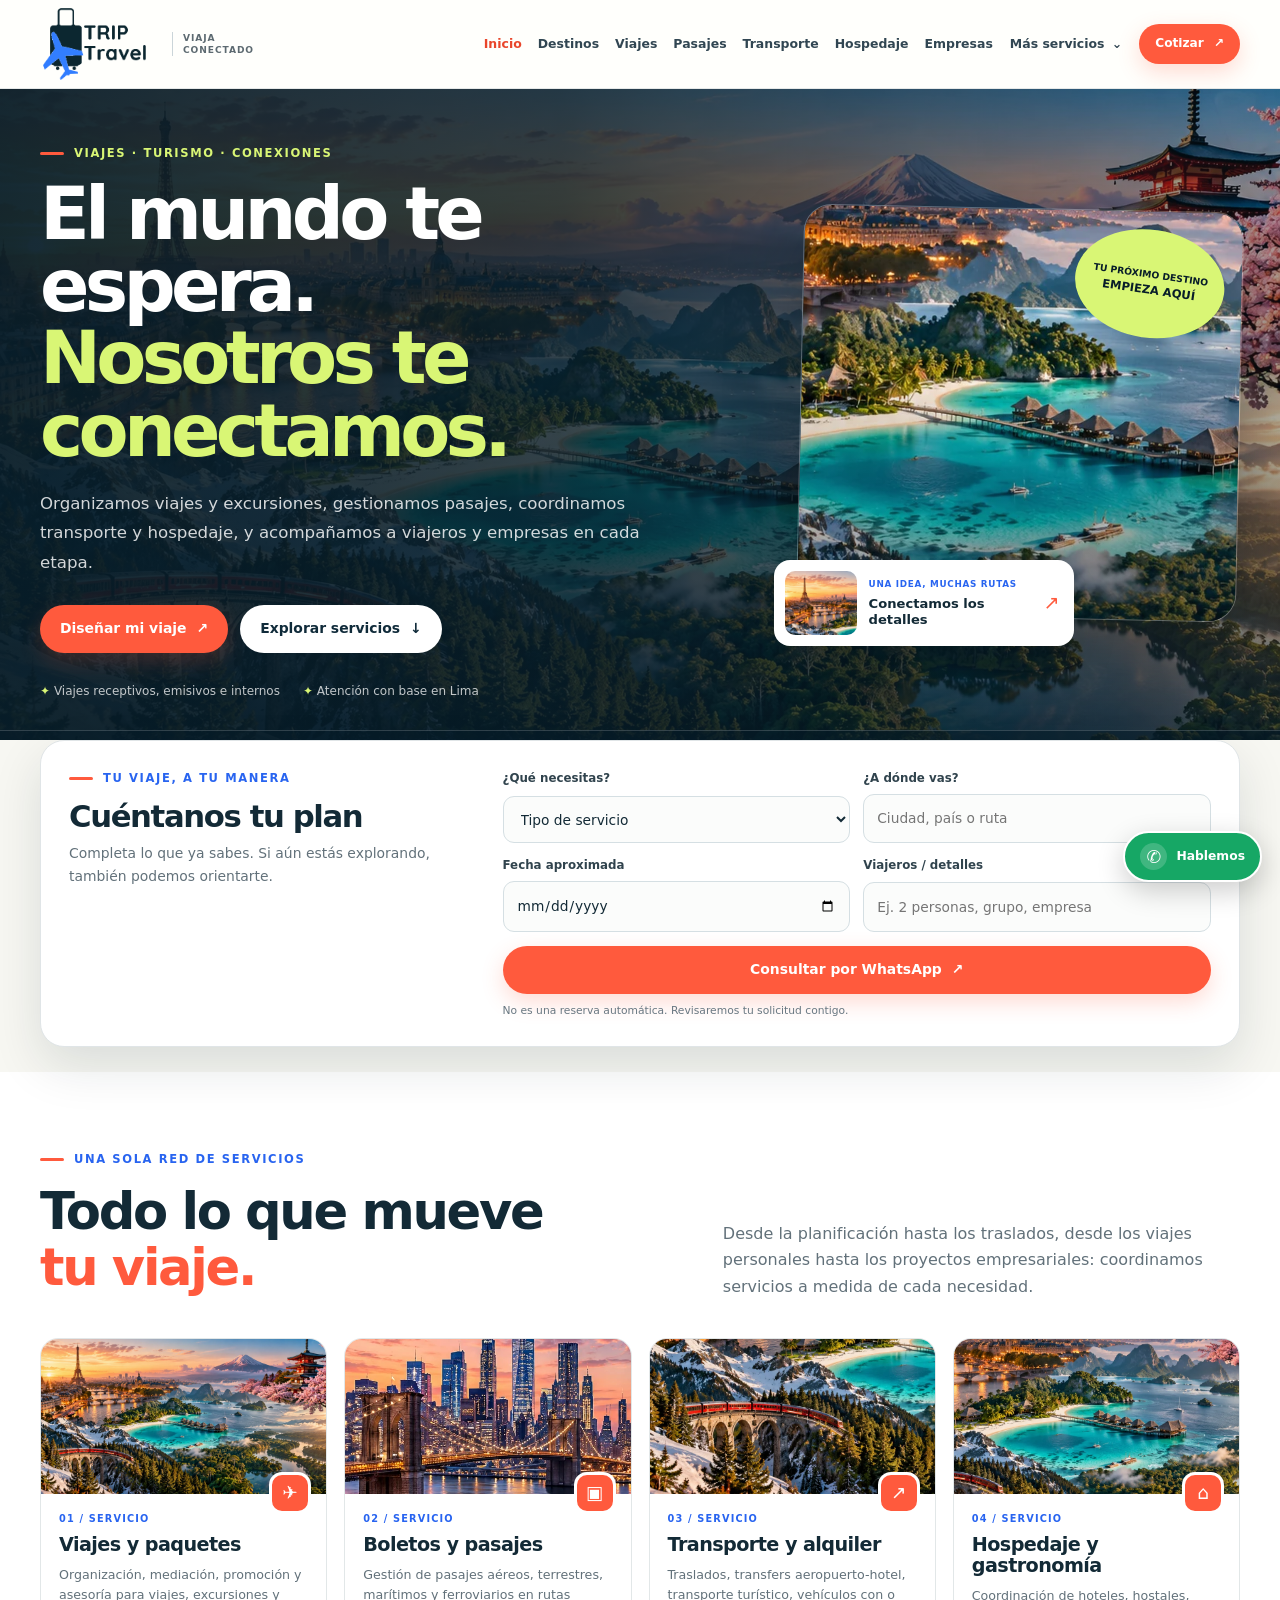
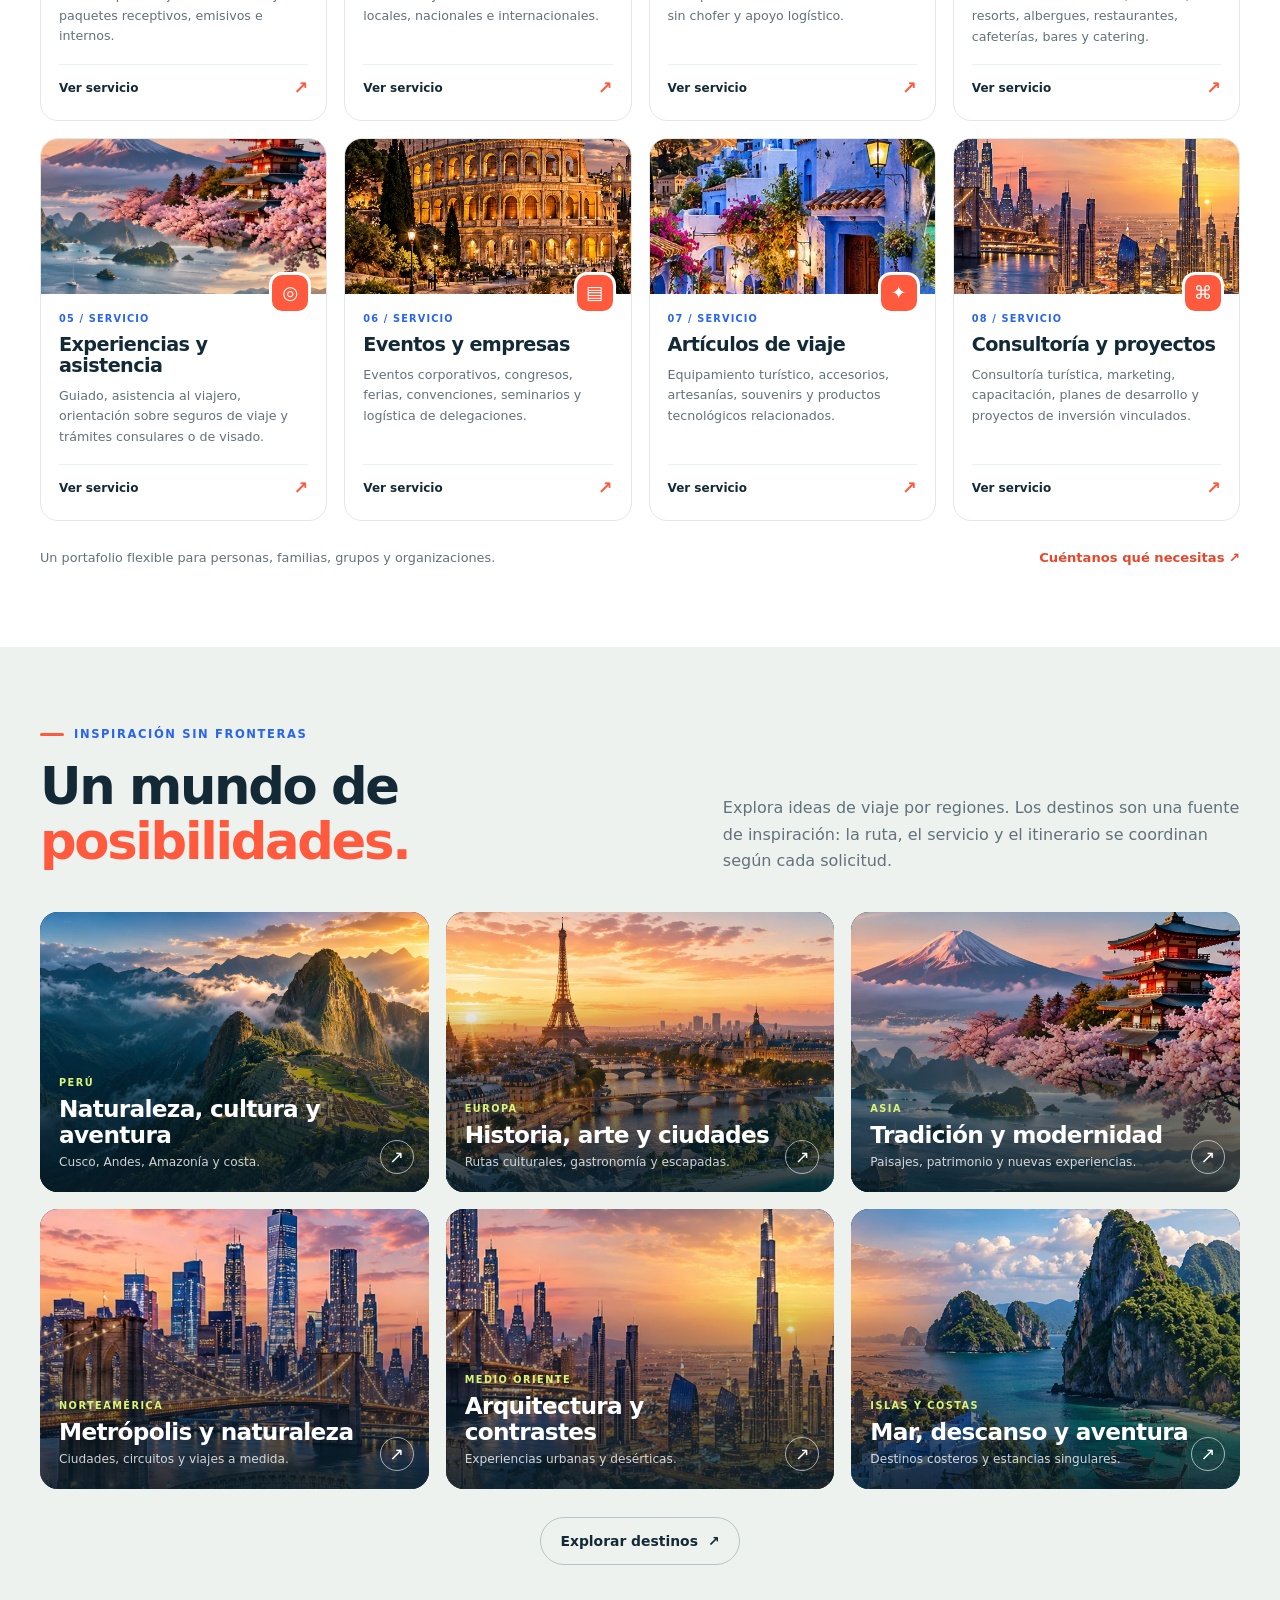
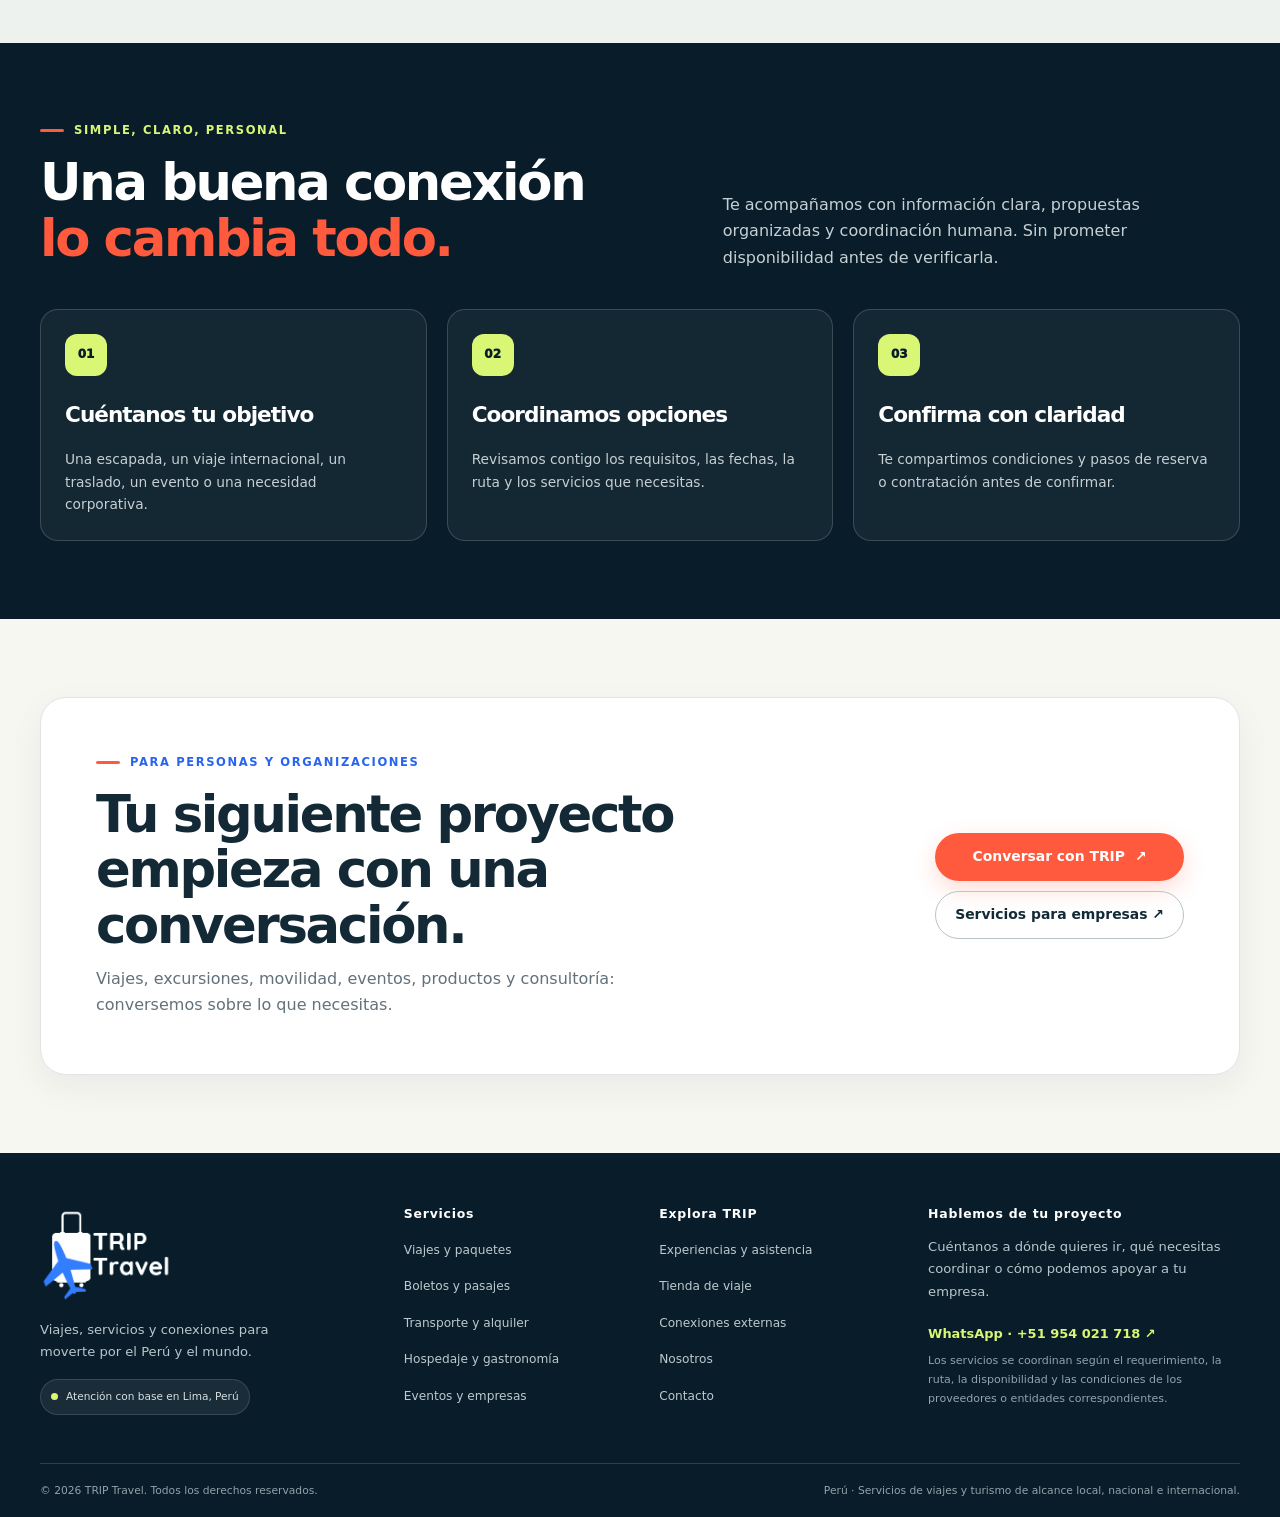
==== commit fd981af1: "Add files via upload" ====
--- a/index.html
+++ b/index.html
@@ -1,102 +1,49 @@
 <!doctype html>
 <html lang="es">
 <head>
-<meta charset="utf-8">
-<meta name="viewport" content="width=device-width, initial-scale=1">
-<title>Viaja conectado por el mundo | TRIP Travel</title>
-<meta name="description" content="TRIP Travel conecta inspiración de destinos, hoteles, vuelos, experiencias y transporte global desde una sola experiencia. Base en Lima, visión mundial.">
-<meta name="theme-color" content="#101329">
-<link rel="icon" type="image/svg+xml" href="assets/favicon.svg">
-<link rel="preconnect" href="https://fonts.googleapis.com">
-<link rel="preconnect" href="https://fonts.gstatic.com" crossorigin>
-<link href="https://fonts.googleapis.com/css2?family=DM+Sans:wght@400;500;600;700;800&family=Manrope:wght@400;500;600;700;800&display=swap" rel="stylesheet">
-<style id="trip-layout-safety-net">
-:root{--trip-ink:#101329;--trip-blue:#315ff4;--trip-coral:#ff674d;--trip-lime:#d8ff65;--trip-paper:#f5f6f8;--trip-max:1240px}
-*{box-sizing:border-box}html{scroll-behavior:smooth;scroll-padding-top:100px}body{margin:0;background:var(--trip-paper);color:var(--trip-ink);font:400 15px/1.65 system-ui,-apple-system,BlinkMacSystemFont,"Segoe UI",sans-serif;-webkit-font-smoothing:antialiased}img{display:block;max-width:100%;height:auto}a{color:inherit;text-decoration:none}button,input,select,textarea{font:inherit}h1,h2,h3,h4,p{margin-top:0}h1,h2,h3{line-height:1.08;letter-spacing:-.045em}.wrap{width:min(calc(100% - 48px),var(--trip-max));margin-inline:auto}
-.site-header{position:sticky;top:0;z-index:80;background:rgba(248,249,251,.96);backdrop-filter:blur(18px);border-bottom:1px solid rgba(16,19,41,.09)}.header-inner{min-height:88px;display:flex;align-items:center;justify-content:space-between;gap:24px}.brand{display:flex;align-items:center;gap:12px;flex:0 0 auto;min-width:0}.brand-logo{width:96px;height:69px;max-width:96px;object-fit:contain;object-position:center}.brand-tag{display:block;max-width:100px;font-size:.62rem;letter-spacing:.11em;font-weight:800;line-height:1.4;color:#666b7d}.main-nav{display:flex;align-items:center;gap:20px;margin-left:auto}.main-nav ul{display:flex;align-items:center;gap:clamp(12px,1.5vw,22px);list-style:none;margin:0;padding:0}.main-nav a{font-size:.82rem;font-weight:750;white-space:nowrap}.nav-tools{display:flex;align-items:center;gap:10px}.language-toggle{border:1px solid #dedfe7;background:#fff;border-radius:99px;padding:8px 11px;font-size:.7rem}.btn{display:inline-flex;align-items:center;justify-content:center;gap:10px;padding:14px 20px;border:0;border-radius:999px;font-weight:800;line-height:1.2;white-space:normal;text-align:center}.btn-primary{background:var(--trip-coral);color:#fff}.btn-outline{border:1px solid #d7d9e4;background:transparent;color:var(--trip-ink)}.nav-toggle{display:none}
-.global-hero{position:relative;isolation:isolate;overflow:hidden;min-height:0;padding:52px 0 32px;background:var(--trip-ink);color:#fff}.hero-image-layer{position:absolute;z-index:-3;inset:0 0 0 32%;background:linear-gradient(90deg,var(--trip-ink),rgba(16,19,41,.44) 56%,rgba(16,19,41,.12)),linear-gradient(0deg,var(--trip-ink),transparent 45%),url("assets/images/world-hero.webp") center/cover no-repeat;opacity:.92}.hero-noise{position:absolute;z-index:-2;inset:0;background:radial-gradient(ellipse at 76% 45%,rgba(49,95,244,.22),transparent 35%);pointer-events:none}.global-hero-grid{display:grid;grid-template-columns:minmax(0,.92fr) minmax(0,1.08fr);align-items:center;gap:clamp(30px,5vw,70px);min-height:460px}.hero-content{position:relative;z-index:1;min-width:0;padding:20px 0}.global-hero h1{max-width:700px;margin:0 0 20px;font-size:clamp(3rem,6vw,6rem);line-height:.98;color:#fff}.global-hero h1 em{font-style:normal;color:var(--trip-lime)}.hero-lede{max-width:570px;color:rgba(255,255,255,.78);font-size:1rem;line-height:1.8}.hero-actions{display:flex;flex-wrap:wrap;gap:12px;margin-top:25px}.hero-micro-trust{display:flex;align-items:center;gap:12px;margin-top:28px}.hero-visual-card{position:relative;height:clamp(320px,34vw,465px);min-width:0;overflow:hidden;border-radius:26px;border:1px solid rgba(255,255,255,.2);box-shadow:0 30px 80px rgba(0,0,0,.28);isolation:isolate}.hero-visual-card:before{content:"";position:absolute;inset:0;z-index:1;background:linear-gradient(180deg,transparent 45%,rgba(9,11,26,.65))}.hero-visual-card img{width:100%;height:100%;object-fit:cover}.hero-stamp{position:absolute;z-index:2;right:18px;top:18px;display:flex;flex-direction:column;justify-content:center;align-items:center;width:94px;height:94px;padding:10px;border-radius:50%;background:var(--trip-lime);color:var(--trip-ink);font-size:.58rem;font-weight:900;text-align:center;line-height:1.3}.hero-image-caption{position:absolute;z-index:2;left:20px;bottom:18px;color:#fff;font-size:.62rem;letter-spacing:.12em;font-weight:800}.hero-bottom-mark{display:flex;align-items:center;gap:12px;margin-top:23px;color:rgba(255,255,255,.65);font-size:.65rem;letter-spacing:.1em}.hero-bottom-rule{width:54px;height:1px;background:rgba(255,255,255,.3)}
-.connect-search-section{position:relative;z-index:5;background:var(--trip-paper);padding:0 0 60px}.search-console{position:relative;margin-top:-24px;padding:24px;border:1px solid #e2e4eb;border-radius:24px;background:#fff;box-shadow:0 20px 60px rgba(16,19,41,.1)}.search-console-head{display:flex;align-items:center;justify-content:space-between;gap:14px}.global-search-form{display:grid;grid-template-columns:repeat(6,minmax(0,1fr));gap:12px;margin-top:18px}.field{min-width:0}.field label{display:block;margin-bottom:6px;font-size:.72rem;font-weight:800;color:#4c5066}.field input,.field select{width:100%;min-width:0;padding:12px;border:1px solid #dfe2eb;border-radius:12px;background:#fff;color:var(--trip-ink)}.btn-search{grid-column:span 1;align-self:end;background:var(--trip-blue);color:#fff;min-height:46px}.search-tabs{display:flex;gap:8px;flex-wrap:wrap}.search-tab{border:1px solid #e1e3eb;background:#f6f7fa;border-radius:999px;padding:9px 13px;font-weight:800;font-size:.75rem}.search-tab.active{background:var(--trip-ink);color:#fff}
-.section-pad{padding:76px 0}.section-heading{margin-bottom:28px}.section-heading h2,.network-copy h2{font-size:clamp(2.3rem,4.4vw,4rem);line-height:1.04}.section-heading p{max-width:490px;color:#666b7d}.split-heading{display:grid;grid-template-columns:1.1fr .9fr;align-items:end;gap:40px}.section-kicker{display:block;margin-bottom:12px;font-size:.67rem;letter-spacing:.15em;font-weight:900;color:var(--trip-blue)}.world-grid{display:grid;grid-template-columns:repeat(3,minmax(0,1fr));gap:18px}.world-card{min-width:0;overflow:hidden;border:1px solid #e4e6ed;border-radius:20px;background:#fff;box-shadow:0 8px 24px rgba(16,19,41,.06)}.world-card-image{height:210px;overflow:hidden;background:#e5e8ef}.world-card-image img,.world-card>img{width:100%;height:100%;object-fit:cover}.world-card-copy{padding:17px}.world-card-copy h3{font-size:1.25rem}.world-card-copy p{font-size:.84rem;color:#6a6f82}.section-dark{background:var(--trip-ink);color:#fff}.section-dark .section-kicker{color:var(--trip-lime)}.service-grid{display:grid;grid-template-columns:repeat(4,minmax(0,1fr));gap:14px}.service-card{position:relative;display:flex;flex-direction:column;min-width:0;min-height:255px;padding:22px;border-radius:22px;color:var(--trip-ink);overflow:hidden}.service-card-blue{background:#9bb4ff}.service-card-coral{background:#ff9d89}.service-card-lime{background:var(--trip-lime)}.service-card-violet{background:#c4aaff}.service-icon{display:grid;place-items:center;width:48px;height:48px;border-radius:15px;background:rgba(255,255,255,.55);font-size:1.6rem;margin-bottom:26px}.service-no{font-size:.65rem;letter-spacing:.12em;font-weight:900}.service-card h3{margin-top:10px}.service-card p{margin-bottom:0;font-size:.8rem;line-height:1.6}.card-arrow{align-self:flex-end;margin-top:auto;padding-top:12px;font-weight:900}
-.network-section{overflow:hidden}.network-layout{display:grid;grid-template-columns:.9fr 1.1fr;align-items:center;gap:50px}.network-copy p{max-width:540px;color:#666b7d}.route-flow{position:relative;display:flex;align-items:center;justify-content:center;gap:10px;min-height:350px}.route-node{position:relative;z-index:2;display:flex;flex-direction:column;justify-content:flex-end;width:29%;min-height:165px;padding:15px;border:1px solid #e5e7ef;border-radius:18px;background:#fff;box-shadow:0 16px 38px rgba(16,19,41,.1)}.route-node-middle{background:var(--trip-ink);color:#fff}.route-node-final{background:var(--trip-blue);color:#fff}.route-node small{font-size:.55rem;font-weight:800;letter-spacing:.07em}.route-node strong{font-size:.84rem;margin-top:9px}.route-connector{z-index:3;font-weight:900;color:var(--trip-coral)}.route-orbit{position:absolute;width:85%;height:75%;border:1px dashed rgba(49,95,244,.35);border-radius:50%;transform:rotate(-18deg)}.orbit-b{width:65%;height:96%;transform:rotate(24deg)}
-.trust-strip{background:var(--trip-lime);padding:17px 0}.trust-strip-inner{display:grid;grid-template-columns:repeat(4,minmax(0,1fr));gap:14px}.trust-strip-inner>div{display:flex;align-items:center;gap:9px;font-size:.75rem;font-weight:800}.trust-mark{display:grid;place-items:center;width:27px;height:27px;flex:0 0 auto;border-radius:50%;background:rgba(16,19,41,.08)}.cta-banner{padding:50px 0;background:var(--trip-coral);color:var(--trip-ink)}.cta-banner-inner{display:flex;align-items:center;justify-content:space-between;gap:30px}.cta-banner h2{margin:0;font-size:clamp(2.25rem,4.2vw,3.8rem)}.cta-actions{display:flex;flex-direction:column;gap:10px;min-width:200px}.site-footer{padding:48px 0 20px;background:var(--trip-ink);color:#fff}.footer-grid{display:grid;grid-template-columns:1.3fr repeat(3,1fr);gap:35px}.footer-logo{width:100px;height:66px;object-fit:contain}.footer-brand p{max-width:300px;color:rgba(255,255,255,.63);font-size:.8rem}.site-footer ul{list-style:none;padding:0;margin:0;display:grid;gap:9px}.site-footer h4{font-size:.78rem;margin-bottom:12px}.site-footer li a{font-size:.76rem;color:rgba(255,255,255,.65)}.footer-bottom{display:flex;justify-content:space-between;flex-wrap:wrap;gap:15px;margin-top:30px;padding-top:18px;border-top:1px solid rgba(255,255,255,.15);font-size:.68rem;color:rgba(255,255,255,.55)}.wa-float{position:fixed;z-index:70;right:18px;bottom:16px;display:flex;align-items:center;gap:8px;padding:11px 15px;border-radius:99px;background:#20bd75;color:#fff;font-size:.75rem;font-weight:900;box-shadow:0 10px 30px rgba(14,138,84,.25)}
-/* Other page types use the same alignment system even if the full stylesheet is unavailable. */
-.page-intro,.service-hero,.atlas-hero{position:relative;overflow:hidden;padding:58px 0;background:var(--trip-ink);color:#fff}.page-intro-grid{display:grid;grid-template-columns:1fr 1fr;gap:40px;align-items:center}.page-intro h1,.service-hero h1,.atlas-hero h1{font-size:clamp(2.8rem,5vw,5rem);margin:0 0 20px}.page-intro p,.service-hero p,.atlas-hero p{max-width:620px;color:rgba(255,255,255,.76)}.page-intro-art{height:360px;border-radius:24px;overflow:hidden}.page-intro-art img{width:100%;height:100%;object-fit:cover}.provider-grid{display:grid;grid-template-columns:repeat(3,minmax(0,1fr));gap:18px}.provider-card{overflow:hidden;border-radius:18px;border:1px solid #e1e4eb;background:#fff}.provider-image{height:180px;overflow:hidden}.provider-image img{width:100%;height:100%;object-fit:cover}.provider-card-body{padding:17px}.journey-grid{display:grid;grid-template-columns:repeat(3,minmax(0,1fr));gap:18px}.journey-card{overflow:hidden;border:1px solid #e1e4eb;border-radius:18px;background:#fff}.journey-card>img{width:100%;height:210px;object-fit:cover}.journey-body{padding:17px}.transport-feature-grid,.transport-mode-grid,.principle-grid,.company-detail-list{display:grid;grid-template-columns:repeat(3,minmax(0,1fr));gap:15px}.contact-form-wrap{max-width:760px;padding:26px;border:1px solid #e1e4eb;border-radius:22px;background:#fff}.form-row{display:grid;grid-template-columns:1fr 1fr;gap:14px}
-@media(max-width:1100px){.header-inner{gap:15px}.main-nav{gap:12px}.main-nav ul{gap:12px}.brand-logo{width:82px;height:61px}.brand-tag{font-size:.53rem}.global-hero-grid{grid-template-columns:minmax(0,.9fr) minmax(0,1.1fr);gap:28px}.service-grid{grid-template-columns:repeat(2,minmax(0,1fr))}.footer-grid{grid-template-columns:repeat(2,minmax(0,1fr))}.global-search-form{grid-template-columns:repeat(3,minmax(0,1fr))}.btn-search{grid-column:auto}}
-@media(max-width:900px){.header-inner{min-height:78px}.nav-toggle{display:block;border:1px solid #dfe2eb;background:#fff;border-radius:50%;width:42px;height:42px;margin-left:auto}.nav-toggle span{display:block;height:2px;margin:5px 0;background:var(--trip-ink)}.main-nav{display:none;position:absolute;top:78px;left:0;right:0;margin:0;padding:16px 24px 22px;background:#fff;border-bottom:1px solid #e2e4eb;box-shadow:0 18px 30px rgba(16,19,41,.1);flex-direction:column;align-items:stretch}.main-nav.open{display:flex}.main-nav ul{flex-direction:column;align-items:stretch;gap:0}.main-nav ul li{border-bottom:1px solid #eceef3}.main-nav ul a{display:block;padding:11px 0}.nav-tools{justify-content:space-between}.global-hero-grid{grid-template-columns:1fr;gap:24px;min-height:0}.hero-visual-card{height:min(56vw,420px);min-height:270px}.hero-image-layer{inset:0;background-image:linear-gradient(90deg,rgba(16,19,41,.92),rgba(16,19,41,.36)),linear-gradient(0deg,var(--trip-ink),transparent 45%),url("assets/images/world-hero.webp")}.split-heading,.network-layout,.page-intro-grid{grid-template-columns:1fr;gap:24px}.trust-strip-inner{grid-template-columns:repeat(2,minmax(0,1fr))}.cta-banner-inner{align-items:flex-start;flex-direction:column}.cta-actions{flex-direction:row;flex-wrap:wrap}.cta-actions .btn{min-width:170px}.main-nav .nav-tools{display:flex}}
-@media(max-width:640px){.wrap{width:min(calc(100% - 30px),var(--trip-max))}.brand-logo{width:70px;height:52px}.brand-tag{max-width:76px;font-size:.49rem}.main-nav{top:72px;padding-inline:18px}.global-hero{padding:30px 0 24px}.global-hero h1{font-size:clamp(2.65rem,12vw,4rem)}.hero-lede{font-size:.88rem}.hero-actions{flex-direction:column}.hero-actions .btn{width:100%}.hero-visual-card{min-height:220px;height:57vw;border-radius:18px}.hero-stamp{width:77px;height:77px;font-size:.5rem}.hero-image-caption{font-size:.48rem}.search-console{padding:16px;margin-top:-7px;border-radius:18px}.search-console-head{align-items:flex-start;flex-direction:column}.global-search-form{grid-template-columns:repeat(2,minmax(0,1fr));gap:9px}.field-origin,.field-destination,.btn-search{grid-column:span 2}.btn-search{width:100%}.section-pad{padding:50px 0}.section-heading h2,.network-copy h2{font-size:clamp(2.1rem,9vw,3.1rem)}.split-heading{gap:12px}.world-grid{grid-template-columns:repeat(2,minmax(0,1fr));gap:10px}.world-card{border-radius:14px}.world-card-image{height:142px}.world-card-copy{padding:12px}.world-card-copy h3{font-size:1rem}.world-card-copy p{font-size:.68rem}.service-grid{grid-template-columns:repeat(2,minmax(0,1fr));gap:9px}.service-card{min-height:225px;padding:15px;border-radius:16px}.service-icon{width:40px;height:40px;font-size:1.3rem;margin-bottom:22px}.service-card h3{font-size:1.05rem}.service-card p{font-size:.68rem}.route-flow{gap:5px;min-height:270px}.route-node{width:31%;min-height:137px;padding:10px;border-radius:13px}.route-node small{font-size:.43rem}.route-node strong{font-size:.68rem}.route-connector{font-size:.82rem}.trust-strip-inner{grid-template-columns:1fr}.trust-strip-inner>div{font-size:.72rem}.cta-banner{padding:38px 0}.cta-banner h2{font-size:clamp(2rem,8.5vw,2.8rem)}.cta-actions{flex-direction:column;width:100%}.cta-actions .btn{width:100%}.page-intro,.service-hero,.atlas-hero{padding:42px 0}.page-intro h1,.service-hero h1,.atlas-hero h1{font-size:clamp(2.5rem,11vw,3.7rem)}.page-intro-art{height:55vw;min-height:210px}.provider-grid,.journey-grid,.transport-feature-grid,.transport-mode-grid,.principle-grid,.company-detail-list{grid-template-columns:repeat(2,minmax(0,1fr));gap:10px}.provider-image,.journey-card>img{height:140px}.provider-card-body,.journey-body{padding:12px}.footer-grid{grid-template-columns:1fr;gap:24px}.footer-bottom{flex-direction:column;gap:8px}.wa-float{right:12px;bottom:10px;padding:9px 12px}.form-row{grid-template-columns:1fr}}
-@media(prefers-reduced-motion:reduce){*,*::before,*::after{animation-duration:.01ms!important;animation-iteration-count:1!important;scroll-behavior:auto!important;transition-duration:.01ms!important}}
-</style>
-<link rel="stylesheet" href="trip-world-global-2026.css?v=20261023-02">
+  <meta charset="utf-8">
+  <meta name="viewport" content="width=device-width, initial-scale=1">
+  <title>Viajes, turismo y conexiones | TRIP Travel</title>
+  <meta name="description" content="TRIP Travel organiza viajes y excursiones, gestiona boletos y pasajes, coordina transporte, hospedaje, experiencias, eventos y servicios empresariales desde Lima.">
+  <meta name="theme-color" content="#102b3a">
+  <meta name="color-scheme" content="light">
+  <meta property="og:type" content="website">
+  <meta property="og:site_name" content="TRIP Travel">
+  <meta property="og:title" content="Viajes, turismo y conexiones | TRIP Travel">
+  <meta property="og:description" content="TRIP Travel organiza viajes y excursiones, gestiona boletos y pasajes, coordina transporte, hospedaje, experiencias, eventos y servicios empresariales desde Lima.">
+  <meta property="og:image" content="https://triptravelperu-lab.github.io/trip-travel/assets/images/world-hero.webp">
+  <meta name="twitter:card" content="summary_large_image">
+  <link rel="icon" type="image/svg+xml" href="assets/favicon.svg">
+  <link rel="canonical" href="https://triptravelperu-lab.github.io/trip-travel/index.html">
+  <link rel="stylesheet" href="trip-global.css?v=3">
+  <script defer src="trip-global.js?v=3"></script>
 </head>
-<body data-wa="51954021718" data-page="index">
-<a class="skip-link" href="#main" data-es="Saltar al contenido" data-en="Skip to content">Saltar al contenido</a>
+<body><a class="skip-link" href="#contenido">Saltar al contenido</a>
 <header class="site-header">
-  <div class="header-inner wrap">
-    <a class="brand" href="index.html" aria-label="TRIP Travel inicio">
-      <img src="assets/images/trip-travel-logo.png" class="brand-logo" alt="TRIP Travel logo">
-      <span class="brand-tag" data-es="VIAJA CONECTADO" data-en="TRAVEL CONNECTED">VIAJA CONECTADO</span>
+  <div class="container header-inner">
+    <a class="brand" href="index.html" aria-label="TRIP Travel, inicio">
+      <img src="assets/images/trip-travel-logo.png" alt="TRIP Travel" class="brand-logo" width="277" height="203">
+      <span class="brand-tag">VIAJA CONECTADO</span>
     </a>
-    <button class="nav-toggle" aria-label="Abrir menú" aria-expanded="false"><span></span><span></span><span></span></button>
-    <nav class="main-nav" aria-label="Navegación principal">
-      <ul><li><a href="destinos.html" class="" data-es="Descubrir" data-en="Discover">Descubrir</a></li><li><a href="hoteles.html" class="" data-es="Hoteles" data-en="Stays">Hoteles</a></li><li><a href="vuelos.html" class="" data-es="Vuelos" data-en="Flights">Vuelos</a></li><li><a href="experiencias.html" class="" data-es="Experiencias" data-en="Experiences">Experiencias</a></li><li><a href="conexiones.html" class="" data-es="Conexiones" data-en="Connections">Conexiones</a></li></ul>
-      <div class="nav-tools"><button type="button" class="language-toggle" id="languageToggle" aria-label="Cambiar idioma"><span data-es="ES" data-en="EN">ES</span><span class="lang-sep">/</span><span data-es="EN" data-en="ES">EN</span></button>
-      <a class="btn btn-primary btn-small" href="contacto.html" data-es="Planear un viaje ↗" data-en="Plan a trip ↗">Planear un viaje ↗</a></div>
+    <button class="menu-toggle" type="button" aria-expanded="false" aria-controls="primary-nav"><span></span><span></span><span></span><b class="sr-only">Abrir menú</b></button>
+    <nav class="primary-nav" id="primary-nav" aria-label="Navegación principal">
+      <div class="nav-main"><a class="nav-link active" href="index.html">Inicio</a><a class="nav-link" href="destinos.html">Destinos</a><a class="nav-link" href="tours.html">Viajes</a><a class="nav-link" href="vuelos.html">Pasajes</a><a class="nav-link" href="transporte.html">Transporte</a><a class="nav-link" href="hoteles.html">Hospedaje</a><a class="nav-link" href="corporativo.html">Empresas</a></div>
+      <details class="nav-more"><summary>Más servicios <span aria-hidden="true">⌄</span></summary><div class="nav-dropdown"><a href="experiencias.html">Experiencias y asistencia</a><a href="tienda.html">Tienda de viaje</a><a href="conexiones.html">Conexiones externas</a><a href="nosotros.html">Nosotros</a><a href="contacto.html">Contacto</a></div></details>
+      <a class="btn btn-small btn-primary nav-cta" href="https://wa.me/51954021718?text=Hola%20TRIP%20Travel%2C%20quiero%20solicitar%20una%20cotizaci%C3%B3n." target="_blank" rel="noopener noreferrer">Cotizar <span aria-hidden="true">↗</span></a>
     </nav>
   </div>
-</header>
-<main id="main">
-<section class="global-hero">
- <div class="hero-image-layer" aria-hidden="true"></div><div class="hero-noise" aria-hidden="true"></div>
- <div class="wrap global-hero-grid">
-  <div class="hero-content">
-   <div class="eyebrow-pill"><span class="pulse-dot"></span><span data-es="TRIP TRAVEL · CONEXIONES GLOBALES" data-en="TRIP TRAVEL · GLOBAL CONNECTIONS">TRIP TRAVEL · CONEXIONES GLOBALES</span></div>
-   <h1 data-es="El mundo es enorme.<br><em>Conectemos tu viaje.</em>" data-en="The world is wide.<br><em>Let's connect your journey.</em>">El mundo es enorme.<br><em>Conectemos tu viaje.</em></h1>
-   <p class="hero-lede" data-es="Hoteles, vuelos, experiencias, rutas y lugares extraordinarios. Una forma más inteligente de descubrir opciones en todo el mundo, con asesoría humana desde Lima." data-en="Hotels, flights, experiences, routes and extraordinary places. A smarter way to explore options worldwide, with human support from Lima.">Hoteles, vuelos, experiencias, rutas y lugares extraordinarios. Una forma más inteligente de descubrir opciones en todo el mundo, con asesoría humana desde Lima.</p>
-   <div class="hero-actions"><a class="btn btn-primary" href="#trip-connect" data-es="Explorar conexiones <span>↘</span>" data-en="Explore connections <span>↘</span>">Explorar conexiones <span>↘</span></a><a class="btn btn-glass" href="conexiones.html" data-es="Cómo funciona <span>↗</span>" data-en="How it works <span>↗</span>">Cómo funciona <span>↗</span></a></div>
-   <div class="hero-micro-trust"><div class="avatar-stack"><span>L</span><span>✈</span><span>◎</span></div><div><strong data-es="Una salida para explorar el mundo" data-en="One starting point to explore the world">Una salida para explorar el mundo</strong><small data-es="Sin prometer disponibilidad que no hemos verificado" data-en="No unverified availability claims">Sin prometer disponibilidad que no hemos verificado</small></div></div>
+</header><main id="contenido"><section class="home-hero"><div class="hero-shade"></div><div class="container home-hero-grid"><div class="home-hero-copy"><p class="hero-eyebrow"><span></span> VIAJES · TURISMO · CONEXIONES</p><h1>El mundo te espera.<br><em>Nosotros te conectamos.</em></h1><p class="home-lede">Organizamos viajes y excursiones, gestionamos pasajes, coordinamos transporte y hospedaje, y acompañamos a viajeros y empresas en cada etapa.</p><div class="hero-actions"><a class="btn btn-primary" href="https://wa.me/51954021718?text=Hola%20TRIP%20Travel%2C%20quiero%20dise%C3%B1ar%20un%20viaje.%20Cu%C3%A9ntame%20qu%C3%A9%20informaci%C3%B3n%20necesitan." target="_blank" rel="noopener noreferrer">Diseñar mi viaje <span aria-hidden="true">↗</span></a><a class="btn btn-light" href="#servicios">Explorar servicios <span aria-hidden="true">↓</span></a></div><div class="hero-notes"><span>✦ Viajes receptivos, emisivos e internos</span><span>✦ Atención con base en Lima</span></div></div><div class="hero-feature"><div class="hero-image-main"><img src="assets/images/world-islands.webp" alt="Islas tropicales y aguas turquesas como inspiración para un viaje internacional" width="1200" height="800"><span class="hero-image-sticker">TU PRÓXIMO DESTINO<br><b>EMPIEZA AQUÍ</b></span></div><div class="hero-mini-card"><img src="assets/images/world-paris.webp" alt="Panorámica de París al atardecer" width="600" height="450"><div><small>UNA IDEA, MUCHAS RUTAS</small><strong>Conectamos los detalles</strong></div><span class="mini-arrow">↗</span></div></div></div><div class="hero-bottom-line"><div class="container"><span>PERÚ</span><span class="line"></span><span>LATINOAMÉRICA</span><span class="line"></span><span>EL MUNDO</span></div></div></section>
+<section class="quick-quote-section"><div class="container"><div class="quick-quote-card"><div class="quick-quote-heading"><p class="eyebrow"><span></span> TU VIAJE, A TU MANERA</p><h2>Cuéntanos tu plan</h2><p>Completa lo que ya sabes. Si aún estás explorando, también podemos orientarte.</p></div><form class="quote-form quick-form" data-quote-form><div class="quick-fields"><label>¿Qué necesitas?<select name="Servicio" required><option value="">Tipo de servicio</option><option>Viaje o paquete turístico</option><option>Boletos y pasajes</option><option>Transporte o alquiler</option><option>Hospedaje y gastronomía</option><option>Experiencias y asistencia</option><option>Servicio corporativo o evento</option><option>Productos de viaje</option></select></label><label>¿A dónde vas?<input name="Destino" required placeholder="Ciudad, país o ruta"></label><label>Fecha aproximada<input name="Fecha" type="date"></label><label>Viajeros / detalles<input name="Viajeros o detalles" placeholder="Ej. 2 personas, grupo, empresa"></label></div><button class="btn btn-primary quick-submit" type="submit">Consultar por WhatsApp <span aria-hidden="true">↗</span></button><p class="form-feedback" aria-live="polite">No es una reserva automática. Revisaremos tu solicitud contigo.</p></form></div></div></section>
+<section class="section section-white" id="servicios"><div class="container"><div class="section-heading heading-split"><div><p class="eyebrow"><span></span> UNA SOLA RED DE SERVICIOS</p><h2>Todo lo que mueve<br><em>tu viaje.</em></h2></div><p>Desde la planificación hasta los traslados, desde los viajes personales hasta los proyectos empresariales: coordinamos servicios a medida de cada necesidad.</p></div><div class="service-grid"><a class="service-tile" href="tours.html"><span class="tile-photo"><img loading="lazy" src="assets/images/world-hero.webp" alt="" width="900" height="600"></span><span class="tile-index">01 / SERVICIO</span><span class="tile-icon" aria-hidden="true">✈</span><h3>Viajes y paquetes</h3><p>Organización, mediación, promoción y asesoría para viajes, excursiones y paquetes receptivos, emisivos e internos.</p><span class="tile-link">Ver servicio <b>↗</b></span></a><a class="service-tile" href="vuelos.html"><span class="tile-photo"><img loading="lazy" src="assets/images/world-newyork.webp" alt="" width="900" height="600"></span><span class="tile-index">02 / SERVICIO</span><span class="tile-icon" aria-hidden="true">▣</span><h3>Boletos y pasajes</h3><p>Gestión de pasajes aéreos, terrestres, marítimos y ferroviarios en rutas locales, nacionales e internacionales.</p><span class="tile-link">Ver servicio <b>↗</b></span></a><a class="service-tile" href="transporte.html"><span class="tile-photo"><img loading="lazy" src="assets/images/world-alps.webp" alt="" width="900" height="600"></span><span class="tile-index">03 / SERVICIO</span><span class="tile-icon" aria-hidden="true">↗</span><h3>Transporte y alquiler</h3><p>Traslados, transfers aeropuerto-hotel, transporte turístico, vehículos con o sin chofer y apoyo logístico.</p><span class="tile-link">Ver servicio <b>↗</b></span></a><a class="service-tile" href="hoteles.html"><span class="tile-photo"><img loading="lazy" src="assets/images/world-islands.webp" alt="" width="900" height="600"></span><span class="tile-index">04 / SERVICIO</span><span class="tile-icon" aria-hidden="true">⌂</span><h3>Hospedaje y gastronomía</h3><p>Coordinación de hoteles, hostales, resorts, albergues, restaurantes, cafeterías, bares y catering.</p><span class="tile-link">Ver servicio <b>↗</b></span></a><a class="service-tile" href="experiencias.html"><span class="tile-photo"><img loading="lazy" src="assets/images/world-japan.webp" alt="" width="900" height="600"></span><span class="tile-index">05 / SERVICIO</span><span class="tile-icon" aria-hidden="true">◎</span><h3>Experiencias y asistencia</h3><p>Guiado, asistencia al viajero, orientación sobre seguros de viaje y trámites consulares o de visado.</p><span class="tile-link">Ver servicio <b>↗</b></span></a><a class="service-tile" href="corporativo.html"><span class="tile-photo"><img loading="lazy" src="assets/images/world-rome.webp" alt="" width="900" height="600"></span><span class="tile-index">06 / SERVICIO</span><span class="tile-icon" aria-hidden="true">▤</span><h3>Eventos y empresas</h3><p>Eventos corporativos, congresos, ferias, convenciones, seminarios y logística de delegaciones.</p><span class="tile-link">Ver servicio <b>↗</b></span></a><a class="service-tile" href="tienda.html"><span class="tile-photo"><img loading="lazy" src="assets/images/world-morocco.webp" alt="" width="900" height="600"></span><span class="tile-index">07 / SERVICIO</span><span class="tile-icon" aria-hidden="true">✦</span><h3>Artículos de viaje</h3><p>Equipamiento turístico, accesorios, artesanías, souvenirs y productos tecnológicos relacionados.</p><span class="tile-link">Ver servicio <b>↗</b></span></a><a class="service-tile" href="corporativo.html"><span class="tile-photo"><img loading="lazy" src="assets/images/world-dubai.webp" alt="" width="900" height="600"></span><span class="tile-index">08 / SERVICIO</span><span class="tile-icon" aria-hidden="true">⌘</span><h3>Consultoría y proyectos</h3><p>Consultoría turística, marketing, capacitación, planes de desarrollo y proyectos de inversión vinculados.</p><span class="tile-link">Ver servicio <b>↗</b></span></a></div><div class="section-end-row"><span>Un portafolio flexible para personas, familias, grupos y organizaciones.</span><a class="text-link" href="contacto.html">Cuéntanos qué necesitas ↗</a></div></div></section>
+<section class="section world-section"><div class="container"><div class="section-heading heading-split"><div><p class="eyebrow"><span></span> INSPIRACIÓN SIN FRONTERAS</p><h2>Un mundo de<br><em>posibilidades.</em></h2></div><p>Explora ideas de viaje por regiones. Los destinos son una fuente de inspiración: la ruta, el servicio y el itinerario se coordinan según cada solicitud.</p></div><div class="destination-grid"><a class="destination-card" href="destinos.html"><img loading="lazy" src="assets/images/machu-picchu.webp" alt="Naturaleza, cultura y aventura" width="900" height="620"><span class="destination-overlay"></span><span class="destination-copy"><small>PERÚ</small><strong>Naturaleza, cultura y aventura</strong><span>Cusco, Andes, Amazonía y costa.</span></span><span class="destination-arrow">↗</span></a><a class="destination-card" href="destinos.html"><img loading="lazy" src="assets/images/world-paris.webp" alt="Historia, arte y ciudades" width="900" height="620"><span class="destination-overlay"></span><span class="destination-copy"><small>EUROPA</small><strong>Historia, arte y ciudades</strong><span>Rutas culturales, gastronomía y escapadas.</span></span><span class="destination-arrow">↗</span></a><a class="destination-card" href="destinos.html"><img loading="lazy" src="assets/images/world-japan.webp" alt="Tradición y modernidad" width="900" height="620"><span class="destination-overlay"></span><span class="destination-copy"><small>ASIA</small><strong>Tradición y modernidad</strong><span>Paisajes, patrimonio y nuevas experiencias.</span></span><span class="destination-arrow">↗</span></a><a class="destination-card" href="destinos.html"><img loading="lazy" src="assets/images/world-newyork.webp" alt="Metrópolis y naturaleza" width="900" height="620"><span class="destination-overlay"></span><span class="destination-copy"><small>NORTEAMÉRICA</small><strong>Metrópolis y naturaleza</strong><span>Ciudades, circuitos y viajes a medida.</span></span><span class="destination-arrow">↗</span></a><a class="destination-card" href="destinos.html"><img loading="lazy" src="assets/images/world-dubai.webp" alt="Arquitectura y contrastes" width="900" height="620"><span class="destination-overlay"></span><span class="destination-copy"><small>MEDIO ORIENTE</small><strong>Arquitectura y contrastes</strong><span>Experiencias urbanas y desérticas.</span></span><span class="destination-arrow">↗</span></a><a class="destination-card" href="destinos.html"><img loading="lazy" src="assets/images/world-thailand.webp" alt="Mar, descanso y aventura" width="900" height="620"><span class="destination-overlay"></span><span class="destination-copy"><small>ISLAS Y COSTAS</small><strong>Mar, descanso y aventura</strong><span>Destinos costeros y estancias singulares.</span></span><span class="destination-arrow">↗</span></a></div><div class="center-action"><a class="btn btn-outline" href="destinos.html">Explorar destinos <span aria-hidden="true">↗</span></a></div></div></section>
+<section class="section section-dark process-section"><div class="container"><div class="section-heading heading-split"><div><p class="eyebrow eyebrow-light"><span></span> SIMPLE, CLARO, PERSONAL</p><h2>Una buena conexión<br><em>lo cambia todo.</em></h2></div><p>Te acompañamos con información clara, propuestas organizadas y coordinación humana. Sin prometer disponibilidad antes de verificarla.</p></div><div class="process-grid"><article class="process-card"><span>01</span><h3>Cuéntanos tu objetivo</h3><p>Una escapada, un viaje internacional, un traslado, un evento o una necesidad corporativa.</p></article><article class="process-card"><span>02</span><h3>Coordinamos opciones</h3><p>Revisamos contigo los requisitos, las fechas, la ruta y los servicios que necesitas.</p></article><article class="process-card"><span>03</span><h3>Confirma con claridad</h3><p>Te compartimos condiciones y pasos de reserva o contratación antes de confirmar.</p></article></div></div></section>
+<section class="section"><div class="container cta-banner"><div><p class="eyebrow"><span></span> PARA PERSONAS Y ORGANIZACIONES</p><h2>Tu siguiente proyecto<br>empieza con una conversación.</h2><p>Viajes, excursiones, movilidad, eventos, productos y consultoría: conversemos sobre lo que necesitas.</p></div><div class="cta-banner-actions"><a class="btn btn-primary" href="https://wa.me/51954021718?text=Hola%20TRIP%20Travel%2C%20quisiera%20conversar%20sobre%20sus%20servicios." target="_blank" rel="noopener noreferrer">Conversar con TRIP <span aria-hidden="true">↗</span></a><a class="btn btn-outline" href="corporativo.html">Servicios para empresas ↗</a></div></div></section></main><footer class="site-footer">
+  <div class="container footer-main">
+    <div class="footer-brand-col"><a href="index.html"><img src="assets/images/trip-travel-logo-light.png" alt="TRIP Travel" class="footer-logo" width="277" height="203"></a><p>Viajes, servicios y conexiones para moverte por el Perú y el mundo.</p><span class="footer-location"><span class="dot"></span> Atención con base en Lima, Perú</span></div>
+    <div><h2>Servicios</h2><ul><li><a href="tours.html">Viajes y paquetes</a></li><li><a href="vuelos.html">Boletos y pasajes</a></li><li><a href="transporte.html">Transporte y alquiler</a></li><li><a href="hoteles.html">Hospedaje y gastronomía</a></li><li><a href="corporativo.html">Eventos y empresas</a></li></ul></div>
+    <div><h2>Explora TRIP</h2><ul><li><a href="experiencias.html">Experiencias y asistencia</a></li><li><a href="tienda.html">Tienda de viaje</a></li><li><a href="conexiones.html">Conexiones externas</a></li><li><a href="nosotros.html">Nosotros</a></li><li><a href="contacto.html">Contacto</a></li></ul></div>
+    <div><h2>Hablemos de tu proyecto</h2><p>Cuéntanos a dónde quieres ir, qué necesitas coordinar o cómo podemos apoyar a tu empresa.</p><a class="footer-contact" href="https://wa.me/51954021718?text=Hola%20TRIP%20Travel%2C%20quisiera%20informaci%C3%B3n%20sobre%20sus%20servicios." target="_blank" rel="noopener noreferrer">WhatsApp · +51 954 021 718 ↗</a><p class="footer-note">Los servicios se coordinan según el requerimiento, la ruta, la disponibilidad y las condiciones de los proveedores o entidades correspondientes.</p></div>
   </div>
-  <div class="hero-visual-card"><img src="assets/images/world-hero.webp" alt="Panorama de inspiración que conecta ciudades, islas, montañas y naturaleza de distintos continentes" fetchpriority="high"><div class="image-grain"></div><div class="hero-stamp"><span class="stamp-orbit">✳</span><span data-es="UN PLANETA.<br>MIL CAMINOS." data-en="ONE PLANET.<br>A THOUSAND PATHS.">UN PLANETA.<br>MIL CAMINOS.</span></div><div class="hero-image-caption"><span class="live-line"></span><span data-es="TU PRÓXIMO DESTINO COMIENZA CON UNA IDEA" data-en="YOUR NEXT DESTINATION STARTS WITH AN IDEA">TU PRÓXIMO DESTINO COMIENZA CON UNA IDEA</span></div></div>
- </div>
- <div class="hero-bottom-mark wrap"><span>01 / 04</span><span class="hero-bottom-rule"></span><span data-es="DESCUBRE · COMPARA · CONECTA" data-en="DISCOVER · COMPARE · CONNECT">DESCUBRE · COMPARA · CONECTA</span></div>
-</section>
-<section id="trip-connect" class="connect-search-section"><div class="wrap"><section class="search-console " aria-label="Buscador global">
-      <div class="search-console-head"><div><span class="micro-label" data-es="TRIP CONNECT" data-en="TRIP CONNECT">TRIP CONNECT</span><h2 data-es="Tu viaje empieza aquí" data-en="Your journey starts here">Tu viaje empieza aquí</h2></div><span class="search-live"><i></i><span data-es="Conexiones de búsqueda global" data-en="Global search connections">Conexiones de búsqueda global</span></span></div>
-      <div class="search-tabs" role="tablist" aria-label="Tipo de búsqueda"><button type="button" class="search-tab selected" data-search-service="all" aria-pressed="true"><span>✦</span><span data-es="Todo" data-en="All">Todo</span></button><button type="button" class="search-tab " data-search-service="stays" aria-pressed="false"><span>▱</span><span data-es="Hoteles" data-en="Stays">Hoteles</span></button><button type="button" class="search-tab " data-search-service="flights" aria-pressed="false"><span>✈</span><span data-es="Vuelos" data-en="Flights">Vuelos</span></button><button type="button" class="search-tab " data-search-service="experiences" aria-pressed="false"><span>✺</span><span data-es="Experiencias" data-en="Experiences">Experiencias</span></button><button type="button" class="search-tab " data-search-service="routes" aria-pressed="false"><span>↗</span><span data-es="Rutas" data-en="Routes">Rutas</span></button></div>
-      <form class="global-search-form" data-search-form data-search-type="all" id="globalSearchHome">
-        <div class="field field-origin"><label for="originHome" data-es="Desde" data-en="From">Desde</label><div class="field-wrap"><span class="field-icon">⌖</span><input id="originHome" name="origin" type="text" placeholder="Lima, Perú" value="Lima, Perú" autocomplete="off"></div></div>
-        <div class="field field-destination"><label for="destinationHome" data-es="¿A dónde vamos?" data-en="Where to?">¿A dónde vamos?</label><div class="field-wrap"><span class="field-icon">◎</span><input id="destinationHome" name="destination" type="text" placeholder="Tokio, Japón / cualquier destino" autocomplete="off" required></div></div>
-        <div class="field"><label for="departHome" data-es="Salida" data-en="Departure">Salida</label><div class="field-wrap"><span class="field-icon">▦</span><input id="departHome" name="depart" type="date"></div></div>
-        <div class="field"><label for="returnHome" data-es="Regreso" data-en="Return">Regreso</label><div class="field-wrap"><span class="field-icon">▦</span><input id="returnHome" name="return" type="date"></div></div>
-        <div class="field field-guests"><label for="guestsHome" data-es="Viajeros" data-en="Travelers">Viajeros</label><div class="field-wrap"><span class="field-icon">♙</span><select id="guestsHome" name="guests"><option value="1">1</option><option value="2" selected>2</option><option value="3">3</option><option value="4">4</option><option value="5">5</option><option value="6+">6+</option></select></div></div>
-        <button class="btn btn-search" type="submit"><span data-es="Conectar opciones" data-en="Find connections">Conectar opciones</span><span class="search-arrow">↗</span></button>
-      </form>
-      <div class="search-hint"><span class="hint-icon">✦</span><span data-es="Busca por ciudad, país, aeropuerto o lugar. Los proveedores mostrarán su disponibilidad y precios actualizados." data-en="Search by city, country, airport or place. Providers show their own live availability and prices.">Busca por ciudad, país, aeropuerto o lugar. Los proveedores mostrarán su disponibilidad y precios actualizados.</span></div>
-      <div class="search-results" aria-live="polite" hidden><div class="search-results-head"><h3 data-es="Opciones para continuar" data-en="Your next steps">Opciones para continuar</h3><button class="clear-results" type="button" data-es="Nueva búsqueda ×" data-en="New search ×">Nueva búsqueda ×</button></div><p class="result-disclaimer" data-es="Son enlaces de búsqueda a sitios externos; TRIP Travel no consulta inventario en tiempo real ni confirma reservas desde esta página." data-en="These are search links to external sites; TRIP Travel does not query live inventory or confirm bookings from this page.">Son enlaces de búsqueda a sitios externos; TRIP Travel no consulta inventario en tiempo real ni confirma reservas desde esta página.</p><div class="provider-results"></div></div>
-    </section><div class="search-section-foot"><span>TRIP CONNECT <b>01</b></span><span data-es="El punto de partida para todas tus rutas" data-en="The starting point for every route">El punto de partida para todas tus rutas</span></div></div></section>
-<section class="section-light section-pad"><div class="wrap"><div class="section-heading split-heading"><div><span class="section-kicker" data-es="UN MUNDO DE OPCIONES" data-en="A WORLD OF OPTIONS">UN MUNDO DE OPCIONES</span><h2 data-es="Del primer impulso<br><em>al siguiente destino.</em>" data-en="From the first spark<br><em>to your next destination.</em>">Del primer impulso<br><em>al siguiente destino.</em></h2></div><p data-es="Descubre destinos por continente y continúa con búsquedas de alojamiento, vuelos, actividades y rutas en herramientas especializadas." data-en="Discover destinations by region, then continue with searches for stays, flights, activities and transport using specialist tools.">Descubre destinos por continente y continúa con búsquedas de alojamiento, vuelos, actividades y rutas en herramientas especializadas.</p></div>
- <div class="world-grid"><a class="world-card" data-region="world" href="experiencias.html?destination=París, Francia" aria-label="Explorar París"><div class="world-card-image"><img src="assets/images/world-paris.webp" alt="Paisaje de inspiración para París" loading="lazy" decoding="async"><span class="world-card-index">01</span><span class="world-card-cta">↗</span></div><div class="world-card-copy"><div><small data-es="Francia" data-en="France">Francia</small><h3 data-es="París" data-en="Paris">París</h3></div><p data-es="Arte, gastronomía y noches luminosas" data-en="Art, food and luminous nights">Arte, gastronomía y noches luminosas</p></div></a><a class="world-card" data-region="world" href="experiencias.html?destination=Japón, Asia" aria-label="Explorar Japón"><div class="world-card-image"><img src="assets/images/world-japan.webp" alt="Paisaje de inspiración para Japón" loading="lazy" decoding="async"><span class="world-card-index">02</span><span class="world-card-cta">↗</span></div><div class="world-card-copy"><div><small data-es="Asia" data-en="Asia">Asia</small><h3 data-es="Japón" data-en="Japan">Japón</h3></div><p data-es="Tradición, diseño y nuevas perspectivas" data-en="Tradition, design and fresh perspectives">Tradición, diseño y nuevas perspectivas</p></div></a><a class="world-card" data-region="world" href="experiencias.html?destination=Islas tropicales, Océano Índico / Pacífico" aria-label="Explorar Islas tropicales"><div class="world-card-image"><img src="assets/images/world-islands.webp" alt="Paisaje de inspiración para Islas tropicales" loading="lazy" decoding="async"><span class="world-card-index">03</span><span class="world-card-cta">↗</span></div><div class="world-card-copy"><div><small data-es="Océano Índico / Pacífico" data-en="Indian / Pacific Ocean">Océano Índico / Pacífico</small><h3 data-es="Islas tropicales" data-en="Tropical islands">Islas tropicales</h3></div><p data-es="Agua transparente y ritmo lento" data-en="Clear water and slow living">Agua transparente y ritmo lento</p></div></a><a class="world-card" data-region="world" href="experiencias.html?destination=Alpes, Europa" aria-label="Explorar Alpes"><div class="world-card-image"><img src="assets/images/world-alps.webp" alt="Paisaje de inspiración para Alpes" loading="lazy" decoding="async"><span class="world-card-index">04</span><span class="world-card-cta">↗</span></div><div class="world-card-copy"><div><small data-es="Europa" data-en="Europe">Europa</small><h3 data-es="Alpes" data-en="The Alps">Alpes</h3></div><p data-es="Trenes panorámicos y cumbres" data-en="Panoramic rail journeys and peaks">Trenes panorámicos y cumbres</p></div></a><a class="world-card" data-region="world" href="experiencias.html?destination=Nueva York, Estados Unidos" aria-label="Explorar Nueva York"><div class="world-card-image"><img src="assets/images/world-newyork.webp" alt="Paisaje de inspiración para Nueva York" loading="lazy" decoding="async"><span class="world-card-index">05</span><span class="world-card-cta">↗</span></div><div class="world-card-copy"><div><small data-es="Estados Unidos" data-en="United States">Estados Unidos</small><h3 data-es="Nueva York" data-en="New York">Nueva York</h3></div><p data-es="Horizonte urbano, cultura y energía" data-en="Skyline, culture and energy">Horizonte urbano, cultura y energía</p></div></a><a class="world-card" data-region="world" href="experiencias.html?destination=Roma, Italia" aria-label="Explorar Roma"><div class="world-card-image"><img src="assets/images/world-rome.webp" alt="Paisaje de inspiración para Roma" loading="lazy" decoding="async"><span class="world-card-index">06</span><span class="world-card-cta">↗</span></div><div class="world-card-copy"><div><small data-es="Italia" data-en="Italy">Italia</small><h3 data-es="Roma" data-en="Rome">Roma</h3></div><p data-es="Capas de historia y vida italiana" data-en="Layers of history and Italian life">Capas de historia y vida italiana</p></div></a><a class="world-card" data-region="world" href="experiencias.html?destination=Dubái, Emiratos Árabes Unidos" aria-label="Explorar Dubái"><div class="world-card-image"><img src="assets/images/world-dubai.webp" alt="Paisaje de inspiración para Dubái" loading="lazy" decoding="async"><span class="world-card-index">07</span><span class="world-card-cta">↗</span></div><div class="world-card-copy"><div><small data-es="Emiratos Árabes Unidos" data-en="United Arab Emirates">Emiratos Árabes Unidos</small><h3 data-es="Dubái" data-en="Dubai">Dubái</h3></div><p data-es="Arquitectura audaz y desierto" data-en="Bold architecture and desert">Arquitectura audaz y desierto</p></div></a><a class="world-card" data-region="world" href="experiencias.html?destination=Marruecos, Norte de África" aria-label="Explorar Marruecos"><div class="world-card-image"><img src="assets/images/world-morocco.webp" alt="Paisaje de inspiración para Marruecos" loading="lazy" decoding="async"><span class="world-card-index">08</span><span class="world-card-cta">↗</span></div><div class="world-card-copy"><div><small data-es="Norte de África" data-en="North Africa">Norte de África</small><h3 data-es="Marruecos" data-en="Morocco">Marruecos</h3></div><p data-es="Medinas azules y cultura viva" data-en="Blue medinas and living culture">Medinas azules y cultura viva</p></div></a><a class="world-card" data-region="world" href="experiencias.html?destination=Tailandia, Sudeste Asiático" aria-label="Explorar Tailandia"><div class="world-card-image"><img src="assets/images/world-thailand.webp" alt="Paisaje de inspiración para Tailandia" loading="lazy" decoding="async"><span class="world-card-index">09</span><span class="world-card-cta">↗</span></div><div class="world-card-copy"><div><small data-es="Sudeste Asiático" data-en="Southeast Asia">Sudeste Asiático</small><h3 data-es="Tailandia" data-en="Thailand">Tailandia</h3></div><p data-es="Calas turquesas y paisajes tropicales" data-en="Turquoise coves and tropical scenery">Calas turquesas y paisajes tropicales</p></div></a><a class="world-card" data-region="peru" href="experiencias.html?destination=Cusco &amp; Machu Picchu, Perú" aria-label="Explorar Cusco &amp; Machu Picchu"><div class="world-card-image"><img src="assets/images/machu-picchu.webp" alt="Paisaje de inspiración para Cusco &amp; Machu Picchu" loading="lazy" decoding="async"><span class="world-card-index">10</span><span class="world-card-cta">↗</span></div><div class="world-card-copy"><div><small data-es="Perú" data-en="Peru">Perú</small><h3 data-es="Cusco &amp; Machu Picchu" data-en="Cusco &amp; Machu Picchu">Cusco & Machu Picchu</h3></div><p data-es="Historia viva entre montañas" data-en="Living history among the mountains">Historia viva entre montañas</p></div></a><a class="world-card" data-region="world" href="experiencias.html?destination=Amazonía, Sudamérica" aria-label="Explorar Amazonía"><div class="world-card-image"><img src="assets/images/amazon-river.webp" alt="Paisaje de inspiración para Amazonía" loading="lazy" decoding="async"><span class="world-card-index">06</span><span class="world-card-cta">↗</span></div><div class="world-card-copy"><div><small data-es="Sudamérica" data-en="South America">Sudamérica</small><h3 data-es="Amazonía" data-en="The Amazon">Amazonía</h3></div><p data-es="Ríos inmensos y biodiversidad" data-en="Vast rivers and biodiversity">Ríos inmensos y biodiversidad</p></div></a></div>
- <div class="section-bottom-action"><a class="text-link" href="destinos.html" data-es="Ver todos los destinos inspiradores <span>↗</span>" data-en="Explore all destination inspiration <span>↗</span>">Ver todos los destinos inspiradores <span>↗</span></a><span class="muted-label" data-es="INSPIRACIÓN PARA PLANEAR, NO UN CATÁLOGO CERRADO" data-en="INSPIRATION TO PLAN, NOT A CLOSED CATALOG">INSPIRACIÓN PARA PLANEAR, NO UN CATÁLOGO CERRADO</span></div>
- </div></section>
-<section class="section-dark section-pad"><div class="wrap"><div class="section-heading split-heading inverse"><div><span class="section-kicker" data-es="LA EXPERIENCIA COMPLETA" data-en="THE COMPLETE EXPERIENCE">LA EXPERIENCIA COMPLETA</span><h2 data-es="Todo lo que conecta<br><em>un buen viaje.</em>" data-en="Everything that connects<br><em>a great journey.</em>">Todo lo que conecta<br><em>un buen viaje.</em></h2></div><p data-es="No necesitas resolver todo de una vez. Empieza por lo que tienes claro y conecta el resto paso a paso." data-en="You don't need every detail figured out. Start with what you know, then connect the rest step by step.">No necesitas resolver todo de una vez. Empieza por lo que tienes claro y conecta el resto paso a paso.</p></div>
- <div class="service-grid"><a class="service-card service-card-blue" href="hoteles.html"><span class="service-icon">▱</span><span class="service-no">01 / STAYS</span><h3 data-es="Encuentra dónde quedarte" data-en="Find your place to stay">Encuentra dónde quedarte</h3><p data-es="Hoteles, apartamentos, alojamientos únicos y estancias de larga duración." data-en="Hotels, apartments, unique stays and longer visits.">Hoteles, apartamentos, alojamientos únicos y estancias de larga duración.</p><span class="card-arrow">↗</span></a><a class="service-card service-card-coral" href="vuelos.html"><span class="service-icon">✈</span><span class="service-no">02 / FLIGHTS</span><h3 data-es="Compara cómo llegar" data-en="Compare ways to get there">Compara cómo llegar</h3><p data-es="Explora vuelos y continúa la búsqueda en comparadores globales." data-en="Explore flights and continue in global comparison tools.">Explora vuelos y continúa la búsqueda en comparadores globales.</p><span class="card-arrow">↗</span></a><a class="service-card service-card-lime" href="experiencias.html"><span class="service-icon">✺</span><span class="service-no">03 / EXPERIENCES</span><h3 data-es="Vive algo diferente" data-en="Make it memorable">Vive algo diferente</h3><p data-es="Tours, entradas, actividades, museos, naturaleza y gastronomía." data-en="Tours, tickets, activities, museums, nature and food.">Tours, entradas, actividades, museos, naturaleza y gastronomía.</p><span class="card-arrow">↗</span></a><a class="service-card service-card-violet" href="conexiones.html"><span class="service-icon">⤳</span><span class="service-no">04 / MOBILITY</span><h3 data-es="Conecta cada tramo" data-en="Connect every leg">Conecta cada tramo</h3><p data-es="Trenes, buses, ferris, autos de alquiler y orientación para moverte." data-en="Trains, buses, ferries, rental cars and local mobility.">Trenes, buses, ferris, autos de alquiler y orientación para moverte.</p><span class="card-arrow">↗</span></a></div>
- </div></section>
-<section class="network-section section-pad"><div class="wrap network-layout"><div class="network-copy"><span class="section-kicker" data-es="EL VIAJE NO TERMINA EN UNA PÁGINA" data-en="THE JOURNEY GOES BEYOND ONE PAGE">EL VIAJE NO TERMINA EN UNA PÁGINA</span><h2 data-es="Una idea se convierte<br>en <em>una ruta conectada.</em>" data-en="Turn an idea into<br><em>a connected route.</em>">Una idea se convierte<br>en <em>una ruta conectada.</em></h2><p data-es="TRIP Travel reúne el punto de partida, las herramientas correctas y el acompañamiento para ayudarte a organizar cada parte. Las reservas se completan directamente con los proveedores." data-en="TRIP Travel brings together your starting point, useful tools and human support to help organize each part. Reservations are completed directly with providers.">TRIP Travel reúne el punto de partida, las herramientas correctas y el acompañamiento para ayudarte a organizar cada parte. Las reservas se completan directamente con los proveedores.</p><a class="btn btn-dark" href="conexiones.html" data-es="Explorar la red de servicios ↗" data-en="Explore the service network ↗">Explorar la red de servicios ↗</a></div><div class="route-flow"><div class="route-node route-node-origin"><span class="node-symbol">⌖</span><small data-es="TU PUNTO DE PARTIDA" data-en="YOUR STARTING POINT">TU PUNTO DE PARTIDA</small><strong data-es="Una idea" data-en="An idea">Una idea</strong><span class="node-dots">•••</span></div><div class="route-connector"><span>↗</span></div><div class="route-node route-node-middle"><span class="node-symbol">✦</span><small data-es="HERRAMIENTAS" data-en="TOOLS">HERRAMIENTAS</small><strong data-es="Opciones comparables" data-en="Options to compare">Opciones comparables</strong><span class="node-dots">•••</span></div><div class="route-connector"><span>↗</span></div><div class="route-node route-node-final"><span class="node-symbol">✈</span><small data-es="SIGUIENTE DESTINO" data-en="NEXT DESTINATION">SIGUIENTE DESTINO</small><strong data-es="Tu experiencia" data-en="Your experience">Tu experiencia</strong></div><div class="route-orbit orbit-a"></div><div class="route-orbit orbit-b"></div></div></div></section>
-<section class="trust-strip"><div class="wrap trust-strip-inner"><div><span class="trust-mark">✦</span><span data-es="Explora globalmente" data-en="Explore globally">Explora globalmente</span></div><div><span class="trust-mark">↗</span><span data-es="Compara en el proveedor" data-en="Compare with providers">Compara en el proveedor</span></div><div><span class="trust-mark">♡</span><span data-es="Apoyo directo por WhatsApp" data-en="Direct WhatsApp support">Apoyo directo por WhatsApp</span></div><div><span class="trust-mark">◎</span><span data-es="Base en Lima, visión mundial" data-en="Based in Lima, worldwide vision">Base en Lima, visión mundial</span></div></div></section>
-<section class="cta-banner"><div class="wrap cta-banner-inner"><div><span class="section-kicker" data-es="¿TIENES UNA IDEA DE VIAJE?" data-en="HAVE A TRIP IN MIND?">¿TIENES UNA IDEA DE VIAJE?</span><h2 data-es="El destino lo eliges tú.<br><em>Conectamos el resto.</em>" data-en="You choose the destination.<br><em>We help connect the dots.</em>">El destino lo eliges tú.<br><em>Conectamos el resto.</em></h2></div><div class="cta-actions"><a class="btn btn-primary" href="https://wa.me/51954021718?text=Hola%20TRIP%20Travel%2C%20quiero%20planear%20un%20viaje%20internacional" target="_blank" rel="noopener" data-es="Hablar con TRIP ↗" data-en="Talk to TRIP ↗">Hablar con TRIP ↗</a><a class="btn btn-outline" href="contacto.html" data-es="Dejar una consulta" data-en="Send an inquiry">Dejar una consulta</a></div></div></section>
-</main>
-<footer class="site-footer">
-  <div class="wrap footer-grid">
-    <div class="footer-brand">
-      <a href="index.html"><img src="assets/images/trip-travel-logo-light.png" alt="TRIP Travel" class="footer-logo"></a>
-      <p data-es="Una experiencia de viaje más conectada: descubre el mundo, compara opciones y organiza tu próxima ruta desde una sola plataforma." data-en="A more connected travel experience: discover the world, compare options and shape your next journey from one platform.">Una experiencia de viaje más conectada: descubre el mundo, compara opciones y organiza tu próxima ruta desde una sola plataforma.</p>
-      <span class="base-pill"><span class="pulse-dot"></span><span data-es="Base en Lima · Visión global" data-en="Based in Lima · Global vision">Base en Lima · Visión global</span></span>
-    </div>
-    <div><h4 data-es="Explorar" data-en="Explore">Explorar</h4><ul><li><a href="destinos.html" data-es="Destinos globales" data-en="Global destinations">Destinos globales</a></li><li><a href="hoteles.html" data-es="Hoteles y estancias" data-en="Hotels & stays">Hoteles y estancias</a></li><li><a href="vuelos.html" data-es="Vuelos" data-en="Flights">Vuelos</a></li><li><a href="experiencias.html" data-es="Actividades y lugares" data-en="Activities & places">Actividades y lugares</a></li></ul></div>
-    <div><h4 data-es="Conectar" data-en="Connect">Conectar</h4><ul><li><a href="conexiones.html" data-es="Transporte global" data-en="Global transport">Transporte global</a></li><li><a href="tours.html" data-es="Viajes a medida" data-en="Custom journeys">Viajes a medida</a></li><li><a href="corporativo.html" data-es="Viajes corporativos" data-en="Business travel">Viajes corporativos</a></li><li><a href="nosotros.html" data-es="Quiénes somos" data-en="About TRIP">Quiénes somos</a></li></ul></div>
-    <div><h4 data-es="Contacto" data-en="Contact">Contacto</h4><ul><li><a href="https://wa.me/51954021718" target="_blank" rel="noopener">WhatsApp +51 954 021 718</a></li><li><a href="mailto:reservas@triptravel.pe">reservas@triptravel.pe</a></li><li><a href="contacto.html" data-es="Centro de ayuda" data-en="Help center">Centro de ayuda</a></li></ul><p class="footer-note" data-es="Las reservas y los pagos se realizan en los sitios de cada proveedor, salvo que se indique lo contrario." data-en="Bookings and payments take place on each provider's site unless stated otherwise.">Las reservas y los pagos se realizan en los sitios de cada proveedor, salvo que se indique lo contrario.</p></div>
-  </div>
-  <div class="wrap footer-bottom"><span>© 2026 TRIP Travel · <span data-es="Viaja conectado" data-en="Travel connected">Viaja conectado</span></span><span data-es="Lima, Perú · Alcance internacional" data-en="Lima, Peru · International reach">Lima, Perú · Alcance internacional</span><a href="README.md" data-es="Información de integraciones" data-en="Integration information">Información de integraciones</a></div>
+  <div class="container footer-bottom"><span>© <span data-year></span> TRIP Travel. Todos los derechos reservados.</span><span>Perú · Servicios de viajes y turismo de alcance local, nacional e internacional.</span></div>
 </footer>
-<a class="wa-float" href="https://wa.me/51954021718?text=Hola%20TRIP%20Travel%2C%20quiero%20planear%20un%20viaje%20internacional" aria-label="WhatsApp TRIP Travel" target="_blank" rel="noopener"><span class="wa-symbol">↗</span><span data-es="Conversemos" data-en="Let's talk">Conversemos</span></a>
-<script src="trip-world-global-2026.js?v=20261023-02" defer></script>
-</body></html>+<a class="whatsapp-float" href="https://wa.me/51954021718?text=Hola%20TRIP%20Travel%2C%20quiero%20consultar%20por%20un%20servicio." target="_blank" rel="noopener noreferrer" aria-label="Contactar TRIP Travel por WhatsApp"><span class="wa-icon">✆</span><span>Hablemos</span></a></body></html>
--- a/trip-global.css
+++ b/trip-global.css
@@ -0,0 +1,21 @@
+/* TRIP Travel · sistema visual integrado v3 */
+:root{--navy:#102b3a;--deep:#081d29;--ink:#132a36;--muted:#62717a;--coral:#ff5a3d;--coral-dark:#e9462b;--blue:#2864f0;--lime:#d9f675;--paper:#f7f7f2;--white:#fff;--line:#e0e5e7;--soft:#edf1f0;--max:1200px;--shadow:0 18px 48px rgba(8,29,41,.12);--radius:22px}
+*{box-sizing:border-box}html{scroll-behavior:smooth;scroll-padding-top:100px}body{margin:0;background:var(--paper);color:var(--ink);font-family:Inter,ui-sans-serif,system-ui,-apple-system,"Segoe UI",sans-serif;font-size:16px;line-height:1.65;-webkit-font-smoothing:antialiased}img{display:block;max-width:100%;height:auto}a{color:inherit;text-decoration:none}button,input,textarea,select{font:inherit}button,a,input,textarea,select{-webkit-tap-highlight-color:transparent}button{cursor:pointer}h1,h2,h3,h4,p{margin-top:0}h1,h2,h3{line-height:1.08;letter-spacing:-.045em}h1{font-size:clamp(2.65rem,5.5vw,5.2rem)}h2{font-size:clamp(2rem,4vw,3.8rem)}h3{font-size:1.25rem}p{margin-bottom:1rem}ul{padding-left:1.2rem}.container{width:min(var(--max),calc(100% - 48px));margin-inline:auto}.sr-only{position:absolute;width:1px;height:1px;padding:0;margin:-1px;overflow:hidden;clip:rect(0,0,0,0);white-space:nowrap;border:0}.skip-link{position:absolute;left:14px;top:-60px;z-index:200;background:var(--lime);padding:10px 14px;border-radius:8px;color:var(--deep)}.skip-link:focus{top:12px}.eyebrow,.hero-eyebrow{display:flex;align-items:center;gap:10px;margin:0 0 15px;color:var(--blue);font-size:.72rem;font-weight:850;letter-spacing:.14em;text-transform:uppercase}.eyebrow>span,.hero-eyebrow>span{display:inline-block;width:24px;height:3px;background:var(--coral);border-radius:8px}.eyebrow-light{color:var(--lime)}.section{padding:78px 0}.section-white{background:#fff}.section-tint{background:#eef2ef}.section-dark{background:var(--deep);color:#fff}.section-heading{margin-bottom:30px}.section-heading h2{max-width:760px;margin-bottom:13px}.section-heading h2 em,.page-hero h1 em,.home-hero h1 em,.cta-banner h2 em{color:var(--coral);font-style:normal}.section-heading>p:not(.eyebrow){max-width:690px;color:var(--muted);margin-bottom:0}.section-dark .section-heading>p:not(.eyebrow){color:#c6d0d4}.heading-split{display:grid;grid-template-columns:1.05fr .85fr;align-items:end;gap:44px}.heading-split>p{padding-bottom:8px}
+/* Header: one reliable layout for every static page */
+.site-header{position:sticky;top:0;z-index:100;background:rgba(255,255,252,.96);border-bottom:1px solid rgba(16,43,58,.1);backdrop-filter:blur(16px)}.header-inner{min-height:88px;display:flex;align-items:center;gap:24px}.brand{display:flex;flex:0 0 auto;align-items:center;gap:10px;min-width:0}.brand-logo{width:122px;height:78px;max-width:122px;object-fit:contain;object-position:left center}.brand-tag{display:block;max-width:86px;padding-left:10px;border-left:1px solid #cbd5d9;color:#5d6a71;font-size:.57rem;font-weight:800;line-height:1.35;letter-spacing:.1em}.primary-nav{display:flex;align-items:center;justify-content:flex-end;gap:17px;margin-left:auto;min-width:0}.nav-main{display:flex;align-items:center;gap:clamp(10px,1.25vw,18px)}.nav-link,.nav-more summary{font-size:.78rem;font-weight:750;color:#314652;white-space:nowrap;transition:color .18s}.nav-link:hover,.nav-link.active,.nav-more[open] summary{color:var(--coral-dark)}.nav-more{position:relative}.nav-more summary{list-style:none;cursor:pointer}.nav-more summary::-webkit-details-marker{display:none}.nav-more summary span{margin-left:3px}.nav-dropdown{position:absolute;top:calc(100% + 18px);right:0;display:grid;min-width:225px;padding:9px;background:#fff;border:1px solid var(--line);border-radius:15px;box-shadow:var(--shadow)}.nav-dropdown a{padding:10px 12px;border-radius:8px;font-size:.85rem}.nav-dropdown a:hover,.nav-dropdown a[aria-current="page"]{background:var(--soft);color:var(--coral-dark)}.btn{display:inline-flex;align-items:center;justify-content:center;gap:10px;min-height:48px;padding:13px 19px;border:1px solid transparent;border-radius:999px;font-size:.87rem;font-weight:850;line-height:1.25;text-align:center;transition:transform .18s,background .18s,border-color .18s;cursor:pointer}.btn:hover{transform:translateY(-2px)}.btn-primary{color:#fff;background:var(--coral);box-shadow:0 8px 22px rgba(255,90,61,.22)}.btn-primary:hover{background:var(--coral-dark)}.btn-outline{background:transparent;border-color:#b9c4c8;color:var(--ink)}.btn-ghost{background:rgba(255,255,255,.5);border-color:#d0dadd;color:var(--ink)}.btn-ghost:hover{background:#fff;border-color:#aab9be}.btn-outline:hover{border-color:var(--navy);background:#fff}.btn-light{background:#fff;color:var(--navy)}.btn-small{min-height:40px;padding:10px 15px;font-size:.76rem;white-space:nowrap}.menu-toggle{display:none}
+/* Home hero */
+.home-hero{position:relative;isolation:isolate;overflow:hidden;color:#fff;background:var(--deep) url("assets/images/world-hero.webp") center 48%/cover no-repeat}.home-hero:before{content:"";position:absolute;inset:0;z-index:-1;background:linear-gradient(90deg,rgba(7,29,41,.94) 0%,rgba(7,29,41,.81) 44%,rgba(7,29,41,.31) 100%),linear-gradient(0deg,rgba(7,29,41,.46),transparent 50%)}.home-hero-grid{display:grid;grid-template-columns:minmax(0,1.08fr) minmax(0,.72fr);align-items:center;gap:clamp(28px,5vw,72px);min-height:560px;padding-top:55px;padding-bottom:70px}.home-hero-copy{max-width:700px;min-width:0}.hero-eyebrow{color:var(--lime)}.home-hero h1{max-width:720px;margin:0 0 22px;color:#fff;font-weight:850;font-size:clamp(3rem,5.7vw,5.6rem);letter-spacing:-.065em;line-height:.99}.home-hero h1 em{color:var(--lime);font-weight:750}.home-lede{max-width:625px;color:rgba(255,255,255,.82);font-size:1.04rem;line-height:1.78}.hero-actions{display:flex;flex-wrap:wrap;gap:12px;margin-top:27px}.hero-notes{display:flex;flex-wrap:wrap;gap:10px 23px;margin-top:29px;color:rgba(255,255,255,.75);font-size:.75rem}.hero-notes span::first-letter{color:var(--lime)}.hero-feature{position:relative;min-width:0;padding:9px 0 28px 14px}.hero-image-main{position:relative;overflow:hidden;height:clamp(300px,32vw,420px);border:1px solid rgba(255,255,255,.28);border-radius:28px;box-shadow:0 28px 75px rgba(0,0,0,.28);transform:rotate(1.2deg)}.hero-image-main:after{content:"";position:absolute;inset:40% 0 0;background:linear-gradient(0deg,rgba(7,29,41,.48),transparent)}.hero-image-main img{width:100%;height:100%;object-fit:cover}.hero-image-sticker{position:absolute;top:18px;right:18px;z-index:2;padding:14px 17px;border-radius:50%;display:grid;place-content:center;min-width:108px;min-height:108px;background:var(--lime);color:var(--deep);font-size:.58rem;text-align:center;font-weight:800;line-height:1.4;transform:rotate(7deg)}.hero-image-sticker b{font-size:.72rem}.hero-mini-card{position:absolute;left:-12px;bottom:0;z-index:3;display:flex;align-items:center;gap:12px;min-width:255px;max-width:300px;padding:10px 40px 10px 10px;border:1px solid rgba(255,255,255,.6);border-radius:16px;background:#fff;color:var(--ink);box-shadow:var(--shadow)}.hero-mini-card img{width:72px;height:64px;border-radius:10px;object-fit:cover}.hero-mini-card div{display:grid;gap:4px}.hero-mini-card small{color:var(--blue);font-size:.55rem;font-weight:900;letter-spacing:.08em}.hero-mini-card strong{font-size:.82rem;line-height:1.25}.mini-arrow{position:absolute;right:13px;top:50%;transform:translateY(-50%);color:var(--coral);font-size:1.2rem}.hero-bottom-line{position:absolute;left:0;right:0;bottom:0;background:rgba(7,29,41,.55);border-top:1px solid rgba(255,255,255,.17)}.hero-bottom-line .container{display:flex;align-items:center;gap:13px;padding-top:12px;padding-bottom:12px;color:rgba(255,255,255,.7);font-size:.63rem;font-weight:850;letter-spacing:.15em}.hero-bottom-line .line{height:1px;width:45px;background:rgba(255,255,255,.4)}
+/* Quote console */
+.quick-quote-section{position:relative;z-index:5;background:var(--paper);padding:0 0 25px}.quick-quote-card{display:grid;grid-template-columns:.72fr 1.28fr;gap:35px;margin-top:-32px;position:relative;padding:28px;border:1px solid var(--line);border-radius:24px;background:#fff;box-shadow:0 19px 50px rgba(8,29,41,.12)}.quick-quote-heading h2{font-size:clamp(1.65rem,2.4vw,2.45rem);margin-bottom:9px}.quick-quote-heading>p:not(.eyebrow){font-size:.87rem;color:var(--muted)}.quick-fields{display:grid;grid-template-columns:repeat(2,minmax(0,1fr));gap:13px}.quote-form label{display:grid;gap:6px;min-width:0;font-size:.74rem;font-weight:800;color:#30434d}.quote-form input,.quote-form select,.quote-form textarea{width:100%;min-width:0;border:1px solid #d5dfe3;border-radius:11px;padding:12px 13px;background:#fbfcfb;color:var(--ink);outline:none;font-weight:500;font-size:.86rem}.quote-form input:focus,.quote-form select:focus,.quote-form textarea:focus{border-color:var(--blue);box-shadow:0 0 0 3px rgba(40,100,240,.1)}.quick-submit{margin-top:14px;width:100%}.form-feedback{margin:9px 0 0;color:#687781;font-size:.67rem;line-height:1.45}.quick-quote-heading .eyebrow{margin-bottom:12px}
+/* Services and destinations */
+.service-grid{display:grid;grid-template-columns:repeat(4,minmax(0,1fr));gap:17px}.service-tile{position:relative;min-width:0;overflow:hidden;display:flex;flex-direction:column;padding:0 0 17px;background:#fff;border:1px solid #e2e7e8;border-radius:18px;transition:transform .22s,box-shadow .22s}.service-tile:hover{transform:translateY(-5px);box-shadow:0 18px 42px rgba(8,29,41,.12)}.tile-photo{height:155px;overflow:hidden;background:#dfe6e8}.tile-photo img{width:100%;height:100%;object-fit:cover;transition:transform .5s}.service-tile:hover .tile-photo img{transform:scale(1.05)}.tile-index{display:block;margin:17px 18px 8px;color:var(--blue);font-size:.61rem;font-weight:900;letter-spacing:.12em}.tile-icon{position:absolute;top:133px;right:15px;width:42px;height:42px;display:grid;place-items:center;border:3px solid #fff;border-radius:13px;background:var(--coral);color:#fff;font-size:1.15rem}.service-tile h3{margin:0 18px 9px;font-size:1.2rem;letter-spacing:-.03em}.service-tile p{margin:0 18px 17px;color:var(--muted);font-size:.79rem;line-height:1.62}.tile-link{display:flex;justify-content:space-between;align-items:center;margin:auto 18px 0;padding-top:9px;border-top:1px solid #edf0f1;color:var(--ink);font-size:.75rem;font-weight:850}.tile-link b{color:var(--coral);font-size:1.1rem}.section-end-row{display:flex;justify-content:space-between;align-items:center;gap:18px;margin-top:26px;color:var(--muted);font-size:.8rem}.text-link{display:inline-flex;align-items:center;gap:7px;color:var(--coral-dark);font-size:.82rem;font-weight:850}.text-link:hover{color:var(--blue)}.world-section{background:#eef2ef}.destination-grid{display:grid;grid-template-columns:repeat(3,minmax(0,1fr));gap:17px}.destination-card{position:relative;isolation:isolate;display:block;overflow:hidden;min-width:0;height:280px;border-radius:18px;background:var(--deep);color:#fff}.destination-card img{position:absolute;inset:0;width:100%;height:100%;object-fit:cover;z-index:-2;transition:transform .5s}.destination-card:hover img{transform:scale(1.045)}.destination-overlay{position:absolute;inset:0;z-index:-1;background:linear-gradient(0deg,rgba(7,29,41,.88),rgba(7,29,41,0) 70%)}.destination-copy{position:absolute;left:19px;right:52px;bottom:20px;display:grid;gap:5px}.destination-copy small{color:var(--lime);font-size:.61rem;letter-spacing:.15em;font-weight:900}.destination-copy strong{font-size:1.45rem;line-height:1.1;letter-spacing:-.03em}.destination-copy span{max-width:330px;color:rgba(255,255,255,.8);font-size:.76rem}.destination-arrow{position:absolute;right:15px;bottom:18px;display:grid;place-items:center;width:34px;height:34px;border:1px solid rgba(255,255,255,.6);border-radius:50%;font-size:1.1rem}.center-action{display:flex;justify-content:center;margin-top:28px}.process-grid{display:grid;grid-template-columns:repeat(3,minmax(0,1fr));gap:20px}.process-card{padding:24px;border:1px solid rgba(255,255,255,.16);border-radius:18px;background:rgba(255,255,255,.05)}.process-card>span{display:grid;place-items:center;width:42px;height:42px;margin-bottom:27px;border-radius:12px;background:var(--lime);color:var(--deep);font-size:.75rem;font-weight:950}.process-card h3{font-size:1.35rem}.process-card p{margin:0;color:#c6d0d4;font-size:.86rem}.cta-banner{display:flex;justify-content:space-between;align-items:center;gap:30px;padding:clamp(28px,5vw,55px);border-radius:26px;background:#fff;border:1px solid var(--line);box-shadow:0 12px 35px rgba(8,29,41,.06)}.cta-banner>div:first-child{max-width:690px}.cta-banner h2{margin-bottom:13px}.cta-banner p:not(.eyebrow){color:var(--muted);max-width:620px;margin-bottom:0}.cta-banner-actions{display:flex;flex-direction:column;align-items:stretch;gap:10px;min-width:190px}
+/* Inner pages */
+.page-hero{padding:48px 0 56px;background:linear-gradient(115deg,#f2f4f0 0%,#fafaf6 62%,#edf2ef 100%);overflow:hidden}.page-hero-grid{display:grid;grid-template-columns:minmax(0,1fr) minmax(0,.87fr);align-items:center;gap:clamp(30px,5vw,68px)}.page-hero-copy{min-width:0}.page-hero h1{font-size:clamp(2.8rem,5.3vw,4.8rem);margin:0 0 19px;line-height:1.01}.page-lede{max-width:680px;color:#52646d;font-size:1rem;line-height:1.8}.page-hero-image{position:relative;min-width:0;height:clamp(310px,34vw,445px);overflow:hidden;border-radius:25px;box-shadow:0 25px 60px rgba(8,29,41,.13);background:#dce6e5}.page-hero-image:after{content:"";position:absolute;inset:45% 0 0;background:linear-gradient(0deg,rgba(8,29,41,.42),transparent)}.page-hero-image img{width:100%;height:100%;object-fit:cover}.image-label{position:absolute;z-index:1;bottom:17px;left:18px;color:white;font-size:.58rem;font-weight:850;letter-spacing:.14em}.pill-row{display:flex;gap:8px;flex-wrap:wrap;margin-top:24px}.pill{border:1px solid #d7e0e1;background:rgba(255,255,255,.7);color:#536570;padding:7px 11px;border-radius:99px;font-size:.68rem;font-weight:750}.page-hero .hero-actions{margin-top:21px}.feature-grid{display:grid;grid-template-columns:repeat(3,minmax(0,1fr));gap:16px}.feature-grid-3{grid-template-columns:repeat(3,minmax(0,1fr))}.feature-grid-4{grid-template-columns:repeat(4,minmax(0,1fr))}.feature-card{min-width:0;padding:23px;border:1px solid #e1e7e8;border-radius:18px;background:#fff}.feature-icon{display:grid;place-items:center;width:46px;height:46px;margin-bottom:25px;background:#e8efff;color:var(--blue);border-radius:14px;font-size:1.3rem;font-weight:900}.feature-card h3{margin-bottom:10px;font-size:1.2rem}.feature-card p{color:var(--muted);font-size:.84rem;line-height:1.7;margin-bottom:14px}.feature-card .text-link{font-size:.75rem}.feature-card-dark{background:rgba(255,255,255,.06);border-color:rgba(255,255,255,.15)}.feature-card-dark h3{color:#fff}.feature-card-dark p{color:#c6d0d4}.feature-card-dark .feature-icon{background:var(--lime);color:var(--deep)}.two-col{display:grid;grid-template-columns:repeat(2,minmax(0,1fr));gap:clamp(30px,5vw,70px);align-items:center}.two-col .section-heading{margin-bottom:23px}.editorial-image{position:relative;min-width:0;height:400px;overflow:hidden;border-radius:22px;background:#dce5e4}.editorial-image img{width:100%;height:100%;object-fit:cover}.editorial-image span{position:absolute;bottom:0;left:0;right:0;padding:16px 18px;background:linear-gradient(transparent,rgba(8,29,41,.75));color:#fff;font-size:.59rem;font-weight:850;letter-spacing:.13em}.check-list{display:grid;gap:12px;list-style:none;padding:0;margin:20px 0 26px}.check-list li{position:relative;padding-left:30px;color:#425660;font-size:.88rem}.check-list li:before{content:"✓";position:absolute;left:0;top:1px;display:grid;place-items:center;width:20px;height:20px;background:#e5f7b1;color:#285338;border-radius:50%;font-size:.72rem;font-weight:950}.body-note{margin:18px 0 0;padding:15px 18px;border-left:3px solid var(--coral);border-radius:0 10px 10px 0;background:#f9fbf9;color:#53636a;font-size:.83rem;line-height:1.7}.notice-box{margin-top:28px;padding:18px 20px;border-left:4px solid var(--coral);border-radius:0 12px 12px 0;background:#fff3ef;color:#624a45;font-size:.83rem;line-height:1.75}.notice-box strong{color:#8b3324}.section-dark .notice-box{color:#34434b}.quote-layout{display:grid;grid-template-columns:.74fr 1.26fr;align-items:start;gap:clamp(28px,5vw,70px)}.quote-layout>div:first-child{position:sticky;top:120px}.quote-layout .section-lede{color:var(--muted);font-size:.96rem}.small-note{color:#718088;font-size:.75rem;line-height:1.7}.form-card{display:grid;gap:15px;padding:25px;border:1px solid #dce4e6;border-radius:20px;background:#fff;box-shadow:0 15px 40px rgba(8,29,41,.06)}.form-row{display:grid;grid-template-columns:repeat(2,minmax(0,1fr));gap:13px}.form-card textarea{resize:vertical}.btn-submit{width:100%;margin-top:2px}.contact-grid{display:grid;grid-template-columns:.8fr 1.2fr;gap:clamp(30px,5vw,70px);align-items:start}.contact-grid .section-heading{margin-bottom:23px}.contact-method{display:flex;align-items:center;gap:16px;padding:18px;border:1px solid var(--line);border-radius:16px;background:#fff}.contact-method-icon{display:grid;place-items:center;width:54px;height:54px;flex:0 0 54px;border-radius:16px;background:#dcffe8;color:#118647;font-size:1.5rem}.contact-method>span:last-child{display:grid;gap:2px}.contact-method small{color:#64777f;font-weight:900;font-size:.6rem;letter-spacing:.12em}.contact-method strong{font-size:1.05rem}.contact-method em{font-size:.77rem;color:#118647;font-style:normal}.contact-note{margin-top:20px;padding:19px;border-radius:16px;background:#eaf0f0}.contact-note p{margin:7px 0 0;color:#53656c;font-size:.83rem}.contact-form h2{font-size:1.8rem;margin:-5px 0 2px}.contact-form>.eyebrow{margin-bottom:0}.contact-form .form-feedback{margin-top:-5px}
+/* Destination and external provider grids */
+.destination-grid-large{grid-template-columns:repeat(3,minmax(0,1fr))}.image-card{overflow:hidden;min-width:0;background:#fff;border:1px solid #e0e6e8;border-radius:18px}.image-card-photo{display:block;position:relative;height:200px;overflow:hidden;background:#dce5e6}.image-card-photo:after{content:"";position:absolute;inset:45% 0 0;background:linear-gradient(0deg,rgba(8,29,41,.7),transparent)}.image-card-photo img{width:100%;height:100%;object-fit:cover;transition:transform .45s}.image-card:hover img{transform:scale(1.04)}.photo-kicker{position:absolute;bottom:12px;left:14px;z-index:1;color:#fff;font-size:.62rem;letter-spacing:.12em;font-weight:900}.image-card-body{padding:17px}.image-card-body h3{font-size:1.17rem;margin-bottom:7px}.image-card-body p{font-size:.79rem;color:var(--muted);margin-bottom:15px}.provider-grid{display:grid;grid-template-columns:repeat(2,minmax(0,1fr));gap:15px}.provider-card{display:flex;align-items:flex-start;gap:16px;min-width:0;padding:21px;border:1px solid var(--line);border-radius:17px;background:#fff}.provider-icon{display:grid;place-items:center;flex:0 0 47px;height:47px;border-radius:14px;background:#e7efff;color:var(--blue);font-size:1.35rem;font-weight:900}.provider-card h3{font-size:1.15rem;margin-bottom:7px}.provider-card p:not(.provider-label){color:var(--muted);font-size:.81rem;margin-bottom:11px}.provider-label{font-size:.59rem!important;letter-spacing:.12em;font-weight:900;color:var(--blue)!important;margin:0 0 7px!important}.provider-card .text-link{font-size:.74rem}.contact-grid .form-card{min-width:0}
+/* Footer */
+.site-footer{background:var(--deep);color:#fff;padding:54px 0 18px}.footer-main{display:grid;grid-template-columns:1.2fr .8fr .85fr 1.15fr;gap:clamp(24px,3vw,45px)}.footer-brand-col{max-width:280px}.footer-logo{width:132px;height:98px;object-fit:contain;object-position:left center;margin-bottom:14px}.footer-brand-col p,.site-footer>div>div:last-child p{color:#b8c6cb;font-size:.82rem;line-height:1.7}.footer-location{display:inline-flex;align-items:center;gap:8px;padding:8px 10px;background:rgba(255,255,255,.07);border:1px solid rgba(255,255,255,.13);border-radius:99px;color:#d7e0e3;font-size:.66rem}.dot{width:7px;height:7px;border-radius:50%;background:var(--lime)}.site-footer h2{margin-bottom:16px;font-size:.78rem;letter-spacing:.06em;color:#fff}.site-footer ul{list-style:none;padding:0;margin:0;display:grid;gap:10px}.site-footer li a{color:#bdc9ce;font-size:.76rem}.site-footer li a:hover{color:var(--lime)}.footer-contact{display:inline-flex;margin:4px 0 8px;color:var(--lime);font-size:.81rem;font-weight:850}.footer-note{font-size:.69rem!important;color:#92a4ad!important}.footer-bottom{display:flex;justify-content:space-between;gap:14px;flex-wrap:wrap;margin-top:38px;padding-top:18px;border-top:1px solid rgba(255,255,255,.15);color:#91a3ab;font-size:.67rem}.whatsapp-float{position:fixed;right:18px;bottom:18px;z-index:95;display:flex;align-items:center;gap:9px;padding:10px 15px;border:2px solid #fff;border-radius:99px;background:#16a765;color:#fff;font-size:.77rem;font-weight:850;box-shadow:0 9px 28px rgba(0,0,0,.2);transition:transform .18s}.whatsapp-float:hover{transform:translateY(-3px)}.wa-icon{display:grid;place-items:center;width:27px;height:27px;border-radius:50%;background:rgba(255,255,255,.18);font-size:1.1rem}
+@media(max-width:1120px){.header-inner{gap:15px}.brand-logo{width:107px;height:72px}.brand-tag{max-width:72px;font-size:.5rem}.primary-nav{gap:12px}.nav-main{gap:12px}.nav-link,.nav-more summary{font-size:.72rem}.nav-cta{padding:9px 12px}.service-grid{grid-template-columns:repeat(3,minmax(0,1fr))}.feature-grid-4{grid-template-columns:repeat(2,minmax(0,1fr))}.footer-main{grid-template-columns:repeat(2,minmax(0,1fr))}}
+@media(max-width:900px){.container{width:min(var(--max),calc(100% - 36px))}.header-inner{min-height:78px;justify-content:space-between}.brand-logo{width:110px;height:70px}.brand-tag{font-size:.52rem;max-width:85px}.menu-toggle{display:flex;flex-direction:column;justify-content:center;gap:5px;width:44px;height:44px;border:1px solid var(--line);border-radius:12px;background:#fff;padding:11px}.menu-toggle span{display:block;height:2px;width:100%;background:var(--navy);border-radius:2px}.primary-nav{display:none;position:absolute;top:100%;left:0;right:0;margin:0;padding:17px 22px 22px;background:#fff;border-bottom:1px solid var(--line);box-shadow:0 18px 35px rgba(8,29,41,.12);align-items:stretch;flex-direction:column;gap:13px}.primary-nav.open{display:flex}.nav-main{display:grid;grid-template-columns:repeat(2,minmax(0,1fr));gap:0 16px}.nav-link{padding:12px 2px;border-bottom:1px solid #edf0f1;font-size:.87rem}.nav-more summary{padding:12px 2px;font-size:.87rem}.nav-dropdown{position:static;box-shadow:none;border-radius:12px;border-color:#edf0f1;margin:0 0 10px}.nav-cta{width:100%}.home-hero-grid{grid-template-columns:minmax(0,1fr) minmax(0,.75fr);gap:22px;min-height:0;padding-top:56px;padding-bottom:66px}.home-hero h1{font-size:clamp(2.65rem,6.4vw,4rem)}.home-lede{font-size:.91rem}.hero-feature{padding-left:0}.hero-image-main{height:335px}.hero-mini-card{left:-10px;min-width:220px}.quick-quote-card{grid-template-columns:1fr;gap:18px;padding:23px}.quick-fields{grid-template-columns:repeat(4,minmax(0,1fr))}.quick-fields label:nth-child(1),.quick-fields label:nth-child(2){grid-column:span 2}.quick-fields label:nth-child(3),.quick-fields label:nth-child(4){grid-column:span 2}.quick-submit{width:100%}.service-grid{grid-template-columns:repeat(2,minmax(0,1fr))}.tile-photo{height:175px}.tile-icon{top:153px}.destination-grid,.destination-grid-large{grid-template-columns:repeat(2,minmax(0,1fr))}.page-hero-grid{grid-template-columns:1fr;gap:30px}.page-hero-image{height:min(48vw,400px)}.page-hero-copy{max-width:760px}.heading-split{grid-template-columns:1fr;gap:13px}.heading-split>p{padding:0}.two-col,.quote-layout,.contact-grid{grid-template-columns:1fr;gap:28px}.quote-layout>div:first-child{position:static}.editorial-image{height:min(55vw,370px)}.footer-main{grid-template-columns:repeat(2,minmax(0,1fr));gap:32px}}
+@media(max-width:600px){.container{width:calc(100% - 30px)}.header-inner{min-height:73px}.brand{gap:7px}.brand-logo{width:96px;height:65px}.brand-tag{padding-left:7px;max-width:75px;font-size:.45rem;letter-spacing:.07em}.primary-nav{padding:13px 16px 18px}.nav-main{grid-template-columns:repeat(2,minmax(0,1fr))}.home-hero{background-position:56% center}.home-hero:before{background:linear-gradient(90deg,rgba(7,29,41,.91),rgba(7,29,41,.58)),linear-gradient(0deg,rgba(7,29,41,.6),transparent 55%)}.home-hero-grid{grid-template-columns:1fr;padding-top:43px;padding-bottom:62px;gap:25px}.home-hero h1{font-size:clamp(2.65rem,12vw,4rem)}.hero-eyebrow{font-size:.58rem;letter-spacing:.1em}.home-lede{font-size:.88rem}.hero-actions{display:grid;grid-template-columns:1fr;gap:10px}.hero-actions .btn{width:100%}.hero-notes{display:grid;gap:8px;font-size:.71rem}.hero-feature{padding:0 0 20px 8px;max-width:470px;width:100%;margin-inline:auto}.hero-image-main{height:235px;border-radius:20px}.hero-image-sticker{min-width:86px;min-height:86px;top:12px;right:12px;font-size:.48rem}.hero-image-sticker b{font-size:.59rem}.hero-mini-card{left:-6px;min-width:215px;max-width:260px;padding:8px 33px 8px 8px}.hero-mini-card img{width:59px;height:53px}.hero-mini-card small{font-size:.48rem}.hero-mini-card strong{font-size:.73rem}.hero-bottom-line .container{gap:7px;font-size:.48rem;letter-spacing:.09em}.hero-bottom-line .line{width:22px}.quick-quote-card{margin-top:-18px;padding:17px;border-radius:18px}.quick-quote-heading h2{font-size:1.75rem}.quick-fields{grid-template-columns:repeat(2,minmax(0,1fr));gap:10px}.quick-fields label{grid-column:span 2!important}.quick-fields input,.quick-fields select{font-size:.82rem}.form-feedback{font-size:.63rem}.section{padding:55px 0}.section-heading{margin-bottom:24px}.section-heading h2{font-size:clamp(2.15rem,9.2vw,3.1rem)}.heading-split{gap:13px}.section-heading>p:not(.eyebrow){font-size:.85rem}.service-grid{grid-template-columns:1fr 1fr;gap:10px}.service-tile{border-radius:14px;padding-bottom:14px}.tile-photo{height:132px}.tile-icon{top:111px;right:10px;width:36px;height:36px;border-width:2px;border-radius:11px;font-size:1rem}.tile-index{margin:15px 12px 7px;font-size:.5rem}.service-tile h3{margin:0 12px 7px;font-size:1.02rem}.service-tile p{margin:0 12px 14px;font-size:.7rem;line-height:1.55}.tile-link{margin:0 12px;font-size:.68rem}.section-end-row{align-items:flex-start;flex-direction:column;gap:10px;font-size:.76rem}.destination-grid,.destination-grid-large{grid-template-columns:1fr 1fr;gap:10px}.destination-card{height:205px;border-radius:14px}.destination-copy{left:12px;right:35px;bottom:13px;gap:4px}.destination-copy small{font-size:.47rem;letter-spacing:.1em}.destination-copy strong{font-size:1.04rem}.destination-copy span{font-size:.63rem;line-height:1.42}.destination-arrow{right:8px;bottom:9px;width:27px;height:27px;font-size:.85rem}.center-action{margin-top:22px}.process-grid,.feature-grid,.feature-grid-3,.feature-grid-4{grid-template-columns:1fr;gap:11px}.process-card{padding:19px}.process-card>span{margin-bottom:18px}.process-card h3{font-size:1.15rem}.process-card p{font-size:.8rem}.cta-banner{align-items:stretch;flex-direction:column;gap:21px;padding:22px;border-radius:20px}.cta-banner h2{font-size:2.05rem}.cta-banner p:not(.eyebrow){font-size:.82rem}.cta-banner-actions{min-width:0}.page-hero{padding:39px 0 40px}.page-hero-grid{gap:24px}.page-hero h1{font-size:clamp(2.55rem,11.5vw,3.75rem)}.page-lede{font-size:.87rem;line-height:1.72}.page-hero .hero-actions{display:grid;grid-template-columns:1fr}.page-hero .hero-actions .btn{width:100%}.pill-row{margin-top:17px}.pill{font-size:.6rem;padding:6px 9px}.page-hero-image{height:235px;border-radius:18px}.image-label{font-size:.47rem;left:13px;bottom:12px}.feature-card{padding:18px;border-radius:15px}.feature-icon{width:40px;height:40px;margin-bottom:17px}.feature-card h3{font-size:1.13rem}.feature-card p{font-size:.8rem}.two-col{gap:26px}.editorial-image{height:235px;border-radius:16px}.check-list li{font-size:.81rem}.quote-layout{gap:18px}.form-card{padding:17px;border-radius:17px;gap:13px}.form-row{grid-template-columns:1fr;gap:13px}.quote-form label{font-size:.7rem}.quote-form input,.quote-form select,.quote-form textarea{font-size:.82rem;padding:11px}.notice-box{padding:14px;font-size:.77rem}.contact-grid{gap:25px}.contact-method{padding:14px;gap:12px}.contact-method strong{font-size:.95rem}.contact-form h2{font-size:1.6rem}.provider-grid{grid-template-columns:1fr;gap:10px}.provider-card{padding:16px;gap:13px}.provider-icon{flex-basis:40px;height:40px;border-radius:12px}.provider-card h3{font-size:1.05rem}.provider-card p:not(.provider-label){font-size:.77rem}.footer-main{grid-template-columns:1fr;gap:25px}.footer-brand-col{max-width:100%}.footer-logo{width:118px;height:88px}.footer-bottom{flex-direction:column;gap:8px;font-size:.62rem;margin-top:27px}.whatsapp-float{right:10px;bottom:10px;padding:8px 12px;font-size:.7rem}.wa-icon{width:24px;height:24px}.contact-grid .section-heading h2{font-size:2.2rem}}
+@media(prefers-reduced-motion:reduce){*,*::before,*::after{animation-duration:.01ms!important;animation-iteration-count:1!important;scroll-behavior:auto!important;transition-duration:.01ms!important}}
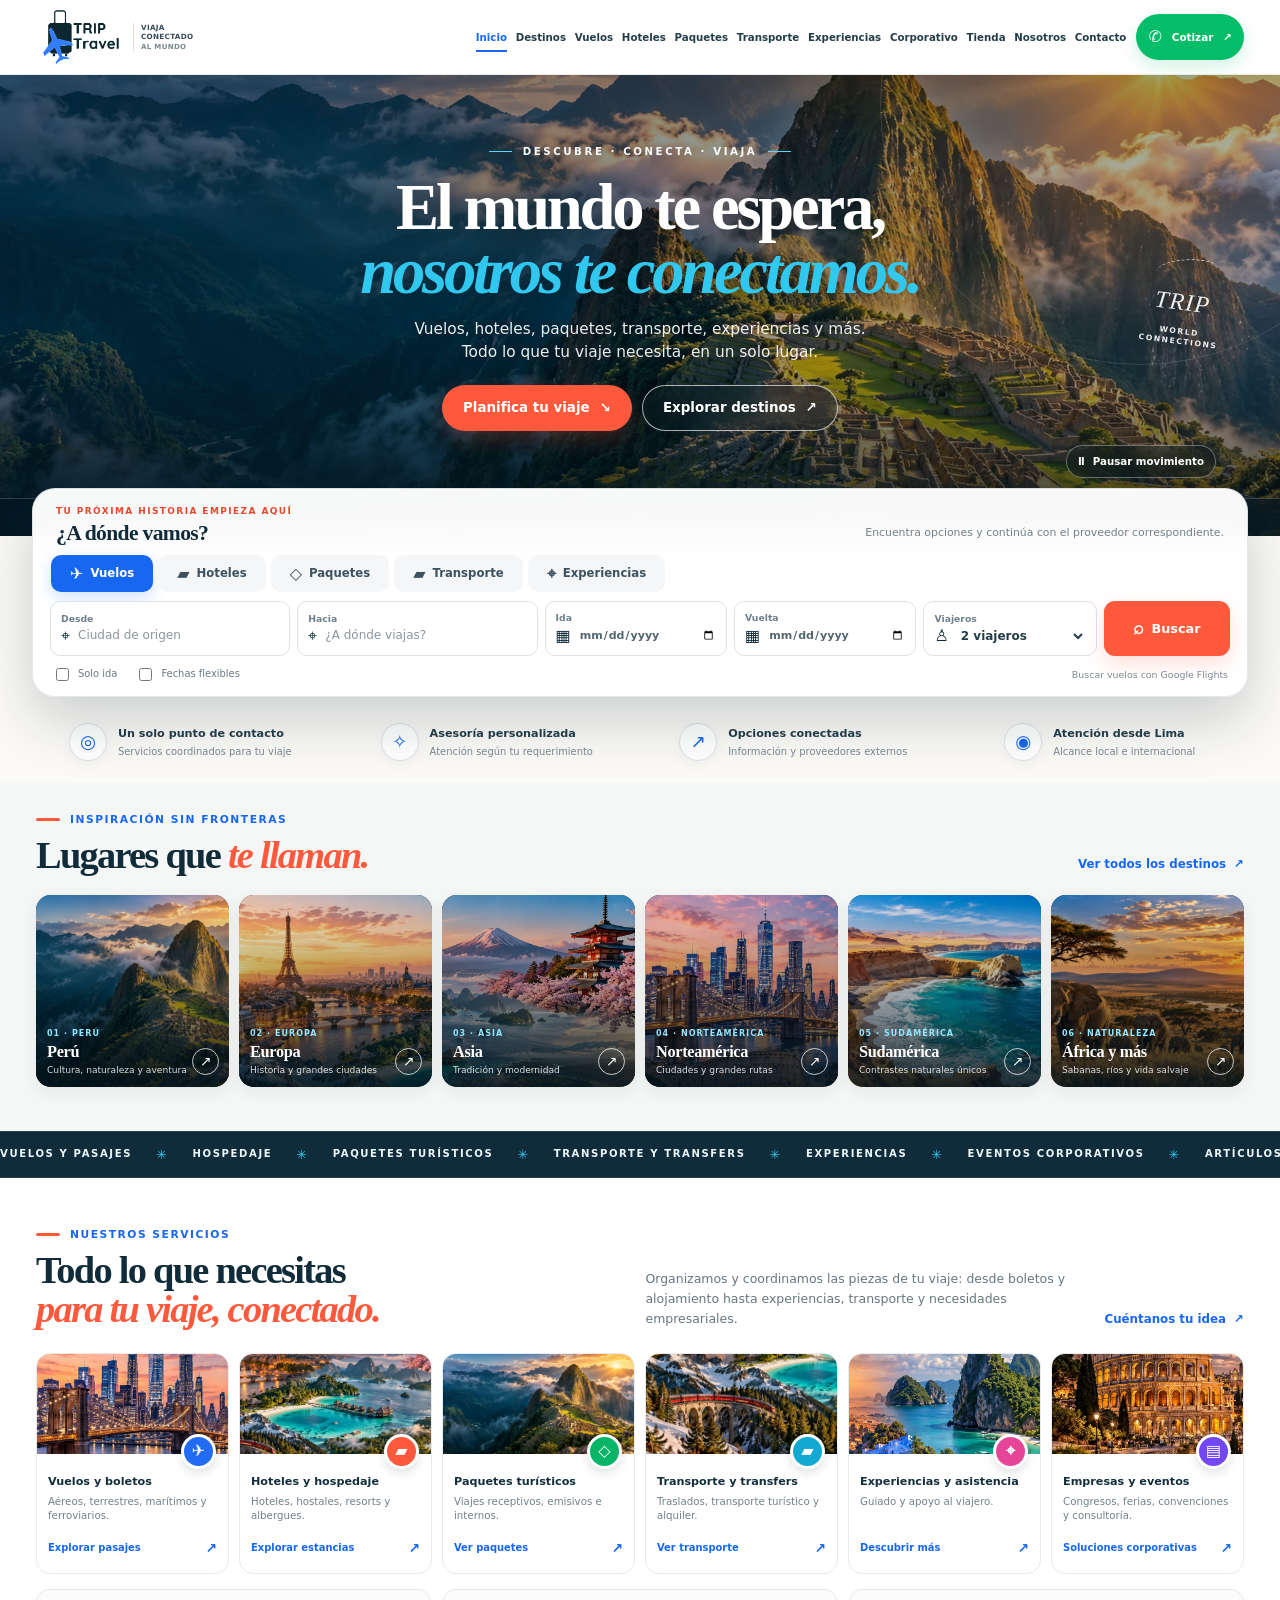
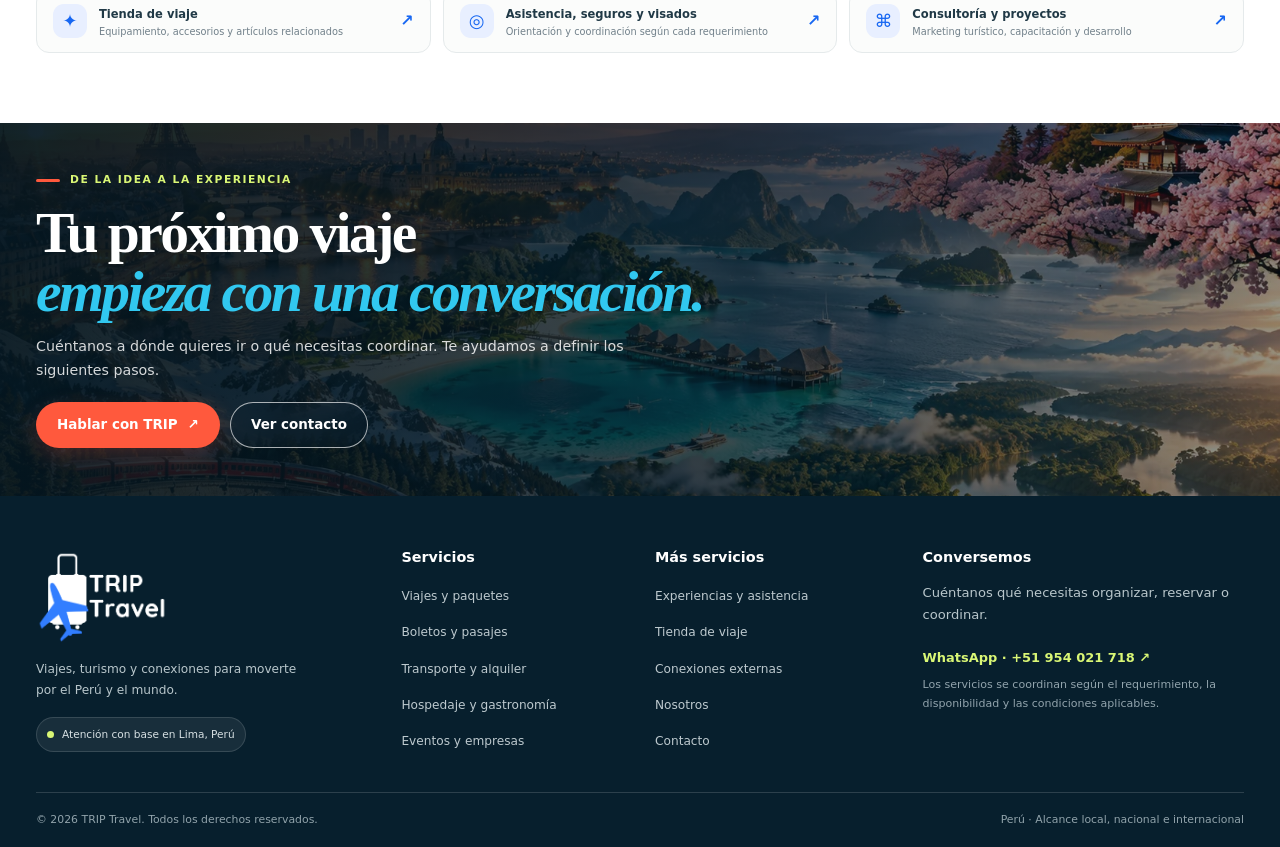
==== commit f6cec88e: "Add files via upload" ====
--- a/index.html
+++ b/index.html
@@ -3,47 +3,118 @@
 <head>
   <meta charset="utf-8">
   <meta name="viewport" content="width=device-width, initial-scale=1">
-  <title>Viajes, turismo y conexiones | TRIP Travel</title>
-  <meta name="description" content="TRIP Travel organiza viajes y excursiones, gestiona boletos y pasajes, coordina transporte, hospedaje, experiencias, eventos y servicios empresariales desde Lima.">
+  <title>TRIP Travel | El mundo te espera</title>
+  <meta name="description" content="TRIP Travel organiza viajes y excursiones, coordina pasajes, transporte, hospedaje, experiencias y servicios para empresas, desde Lima y con alcance nacional e internacional.">
   <meta name="theme-color" content="#102b3a">
-  <meta name="color-scheme" content="light">
   <meta property="og:type" content="website">
   <meta property="og:site_name" content="TRIP Travel">
-  <meta property="og:title" content="Viajes, turismo y conexiones | TRIP Travel">
-  <meta property="og:description" content="TRIP Travel organiza viajes y excursiones, gestiona boletos y pasajes, coordina transporte, hospedaje, experiencias, eventos y servicios empresariales desde Lima.">
-  <meta property="og:image" content="https://triptravelperu-lab.github.io/trip-travel/assets/images/world-hero.webp">
+  <meta property="og:title" content="TRIP Travel | El mundo te espera">
+  <meta property="og:description" content="Viajes, pasajes, transporte, hospedaje, experiencias y servicios corporativos conectados en un solo lugar.">
+  <meta property="og:image" content="https://triptravelperu-lab.github.io/trip-travel/assets/images/hero-machu.webp">
   <meta name="twitter:card" content="summary_large_image">
   <link rel="icon" type="image/svg+xml" href="assets/favicon.svg">
   <link rel="canonical" href="https://triptravelperu-lab.github.io/trip-travel/index.html">
-  <link rel="stylesheet" href="trip-global.css?v=3">
-  <script defer src="trip-global.js?v=3"></script>
+  <link rel="stylesheet" href="trip-global-integrated.css?v=7">
+  <script defer src="trip-interactive-v7.js?v=7"></script>
 </head>
-<body><a class="skip-link" href="#contenido">Saltar al contenido</a>
+<body class="home-page"><a class="skip-link" href="#contenido">Saltar al contenido</a>
 <header class="site-header">
   <div class="container header-inner">
     <a class="brand" href="index.html" aria-label="TRIP Travel, inicio">
       <img src="assets/images/trip-travel-logo.png" alt="TRIP Travel" class="brand-logo" width="277" height="203">
-      <span class="brand-tag">VIAJA CONECTADO</span>
+      <span class="brand-tag">VIAJA CONECTADO<br><b>AL MUNDO</b></span>
     </a>
-    <button class="menu-toggle" type="button" aria-expanded="false" aria-controls="primary-nav"><span></span><span></span><span></span><b class="sr-only">Abrir menú</b></button>
+    <button class="menu-toggle" type="button" aria-expanded="false" aria-controls="primary-nav" aria-label="Abrir menú"><span></span><span></span><span></span></button>
     <nav class="primary-nav" id="primary-nav" aria-label="Navegación principal">
-      <div class="nav-main"><a class="nav-link active" href="index.html">Inicio</a><a class="nav-link" href="destinos.html">Destinos</a><a class="nav-link" href="tours.html">Viajes</a><a class="nav-link" href="vuelos.html">Pasajes</a><a class="nav-link" href="transporte.html">Transporte</a><a class="nav-link" href="hoteles.html">Hospedaje</a><a class="nav-link" href="corporativo.html">Empresas</a></div>
-      <details class="nav-more"><summary>Más servicios <span aria-hidden="true">⌄</span></summary><div class="nav-dropdown"><a href="experiencias.html">Experiencias y asistencia</a><a href="tienda.html">Tienda de viaje</a><a href="conexiones.html">Conexiones externas</a><a href="nosotros.html">Nosotros</a><a href="contacto.html">Contacto</a></div></details>
-      <a class="btn btn-small btn-primary nav-cta" href="https://wa.me/51954021718?text=Hola%20TRIP%20Travel%2C%20quiero%20solicitar%20una%20cotizaci%C3%B3n." target="_blank" rel="noopener noreferrer">Cotizar <span aria-hidden="true">↗</span></a>
+      <div class="nav-main">
+        <a class="nav-link active" href="index.html">Inicio</a>
+        <a class="nav-link" href="destinos.html">Destinos</a>
+        <a class="nav-link" href="vuelos.html">Vuelos</a>
+        <a class="nav-link" href="hoteles.html">Hoteles</a>
+        <a class="nav-link" href="tours.html">Paquetes</a>
+        <a class="nav-link" href="transporte.html">Transporte</a>
+        <a class="nav-link" href="experiencias.html">Experiencias</a>
+        <a class="nav-link" href="corporativo.html">Corporativo</a>
+        <a class="nav-link" href="tienda.html">Tienda</a>
+        <a class="nav-link" href="nosotros.html">Nosotros</a>
+        <a class="nav-link" href="contacto.html">Contacto</a>
+      </div>
+      <a class="btn btn-small btn-primary nav-cta" href="https://wa.me/51954021718?text=Hola%20TRIP%20Travel%2C%20quiero%20solicitar%20una%20cotizaci%C3%B3n." target="_blank" rel="noopener noreferrer"><span class="nav-wa-icon" aria-hidden="true">✆</span> Cotizar <span aria-hidden="true">↗</span></a>
     </nav>
   </div>
-</header><main id="contenido"><section class="home-hero"><div class="hero-shade"></div><div class="container home-hero-grid"><div class="home-hero-copy"><p class="hero-eyebrow"><span></span> VIAJES · TURISMO · CONEXIONES</p><h1>El mundo te espera.<br><em>Nosotros te conectamos.</em></h1><p class="home-lede">Organizamos viajes y excursiones, gestionamos pasajes, coordinamos transporte y hospedaje, y acompañamos a viajeros y empresas en cada etapa.</p><div class="hero-actions"><a class="btn btn-primary" href="https://wa.me/51954021718?text=Hola%20TRIP%20Travel%2C%20quiero%20dise%C3%B1ar%20un%20viaje.%20Cu%C3%A9ntame%20qu%C3%A9%20informaci%C3%B3n%20necesitan." target="_blank" rel="noopener noreferrer">Diseñar mi viaje <span aria-hidden="true">↗</span></a><a class="btn btn-light" href="#servicios">Explorar servicios <span aria-hidden="true">↓</span></a></div><div class="hero-notes"><span>✦ Viajes receptivos, emisivos e internos</span><span>✦ Atención con base en Lima</span></div></div><div class="hero-feature"><div class="hero-image-main"><img src="assets/images/world-islands.webp" alt="Islas tropicales y aguas turquesas como inspiración para un viaje internacional" width="1200" height="800"><span class="hero-image-sticker">TU PRÓXIMO DESTINO<br><b>EMPIEZA AQUÍ</b></span></div><div class="hero-mini-card"><img src="assets/images/world-paris.webp" alt="Panorámica de París al atardecer" width="600" height="450"><div><small>UNA IDEA, MUCHAS RUTAS</small><strong>Conectamos los detalles</strong></div><span class="mini-arrow">↗</span></div></div></div><div class="hero-bottom-line"><div class="container"><span>PERÚ</span><span class="line"></span><span>LATINOAMÉRICA</span><span class="line"></span><span>EL MUNDO</span></div></div></section>
-<section class="quick-quote-section"><div class="container"><div class="quick-quote-card"><div class="quick-quote-heading"><p class="eyebrow"><span></span> TU VIAJE, A TU MANERA</p><h2>Cuéntanos tu plan</h2><p>Completa lo que ya sabes. Si aún estás explorando, también podemos orientarte.</p></div><form class="quote-form quick-form" data-quote-form><div class="quick-fields"><label>¿Qué necesitas?<select name="Servicio" required><option value="">Tipo de servicio</option><option>Viaje o paquete turístico</option><option>Boletos y pasajes</option><option>Transporte o alquiler</option><option>Hospedaje y gastronomía</option><option>Experiencias y asistencia</option><option>Servicio corporativo o evento</option><option>Productos de viaje</option></select></label><label>¿A dónde vas?<input name="Destino" required placeholder="Ciudad, país o ruta"></label><label>Fecha aproximada<input name="Fecha" type="date"></label><label>Viajeros / detalles<input name="Viajeros o detalles" placeholder="Ej. 2 personas, grupo, empresa"></label></div><button class="btn btn-primary quick-submit" type="submit">Consultar por WhatsApp <span aria-hidden="true">↗</span></button><p class="form-feedback" aria-live="polite">No es una reserva automática. Revisaremos tu solicitud contigo.</p></form></div></div></section>
-<section class="section section-white" id="servicios"><div class="container"><div class="section-heading heading-split"><div><p class="eyebrow"><span></span> UNA SOLA RED DE SERVICIOS</p><h2>Todo lo que mueve<br><em>tu viaje.</em></h2></div><p>Desde la planificación hasta los traslados, desde los viajes personales hasta los proyectos empresariales: coordinamos servicios a medida de cada necesidad.</p></div><div class="service-grid"><a class="service-tile" href="tours.html"><span class="tile-photo"><img loading="lazy" src="assets/images/world-hero.webp" alt="" width="900" height="600"></span><span class="tile-index">01 / SERVICIO</span><span class="tile-icon" aria-hidden="true">✈</span><h3>Viajes y paquetes</h3><p>Organización, mediación, promoción y asesoría para viajes, excursiones y paquetes receptivos, emisivos e internos.</p><span class="tile-link">Ver servicio <b>↗</b></span></a><a class="service-tile" href="vuelos.html"><span class="tile-photo"><img loading="lazy" src="assets/images/world-newyork.webp" alt="" width="900" height="600"></span><span class="tile-index">02 / SERVICIO</span><span class="tile-icon" aria-hidden="true">▣</span><h3>Boletos y pasajes</h3><p>Gestión de pasajes aéreos, terrestres, marítimos y ferroviarios en rutas locales, nacionales e internacionales.</p><span class="tile-link">Ver servicio <b>↗</b></span></a><a class="service-tile" href="transporte.html"><span class="tile-photo"><img loading="lazy" src="assets/images/world-alps.webp" alt="" width="900" height="600"></span><span class="tile-index">03 / SERVICIO</span><span class="tile-icon" aria-hidden="true">↗</span><h3>Transporte y alquiler</h3><p>Traslados, transfers aeropuerto-hotel, transporte turístico, vehículos con o sin chofer y apoyo logístico.</p><span class="tile-link">Ver servicio <b>↗</b></span></a><a class="service-tile" href="hoteles.html"><span class="tile-photo"><img loading="lazy" src="assets/images/world-islands.webp" alt="" width="900" height="600"></span><span class="tile-index">04 / SERVICIO</span><span class="tile-icon" aria-hidden="true">⌂</span><h3>Hospedaje y gastronomía</h3><p>Coordinación de hoteles, hostales, resorts, albergues, restaurantes, cafeterías, bares y catering.</p><span class="tile-link">Ver servicio <b>↗</b></span></a><a class="service-tile" href="experiencias.html"><span class="tile-photo"><img loading="lazy" src="assets/images/world-japan.webp" alt="" width="900" height="600"></span><span class="tile-index">05 / SERVICIO</span><span class="tile-icon" aria-hidden="true">◎</span><h3>Experiencias y asistencia</h3><p>Guiado, asistencia al viajero, orientación sobre seguros de viaje y trámites consulares o de visado.</p><span class="tile-link">Ver servicio <b>↗</b></span></a><a class="service-tile" href="corporativo.html"><span class="tile-photo"><img loading="lazy" src="assets/images/world-rome.webp" alt="" width="900" height="600"></span><span class="tile-index">06 / SERVICIO</span><span class="tile-icon" aria-hidden="true">▤</span><h3>Eventos y empresas</h3><p>Eventos corporativos, congresos, ferias, convenciones, seminarios y logística de delegaciones.</p><span class="tile-link">Ver servicio <b>↗</b></span></a><a class="service-tile" href="tienda.html"><span class="tile-photo"><img loading="lazy" src="assets/images/world-morocco.webp" alt="" width="900" height="600"></span><span class="tile-index">07 / SERVICIO</span><span class="tile-icon" aria-hidden="true">✦</span><h3>Artículos de viaje</h3><p>Equipamiento turístico, accesorios, artesanías, souvenirs y productos tecnológicos relacionados.</p><span class="tile-link">Ver servicio <b>↗</b></span></a><a class="service-tile" href="corporativo.html"><span class="tile-photo"><img loading="lazy" src="assets/images/world-dubai.webp" alt="" width="900" height="600"></span><span class="tile-index">08 / SERVICIO</span><span class="tile-icon" aria-hidden="true">⌘</span><h3>Consultoría y proyectos</h3><p>Consultoría turística, marketing, capacitación, planes de desarrollo y proyectos de inversión vinculados.</p><span class="tile-link">Ver servicio <b>↗</b></span></a></div><div class="section-end-row"><span>Un portafolio flexible para personas, familias, grupos y organizaciones.</span><a class="text-link" href="contacto.html">Cuéntanos qué necesitas ↗</a></div></div></section>
-<section class="section world-section"><div class="container"><div class="section-heading heading-split"><div><p class="eyebrow"><span></span> INSPIRACIÓN SIN FRONTERAS</p><h2>Un mundo de<br><em>posibilidades.</em></h2></div><p>Explora ideas de viaje por regiones. Los destinos son una fuente de inspiración: la ruta, el servicio y el itinerario se coordinan según cada solicitud.</p></div><div class="destination-grid"><a class="destination-card" href="destinos.html"><img loading="lazy" src="assets/images/machu-picchu.webp" alt="Naturaleza, cultura y aventura" width="900" height="620"><span class="destination-overlay"></span><span class="destination-copy"><small>PERÚ</small><strong>Naturaleza, cultura y aventura</strong><span>Cusco, Andes, Amazonía y costa.</span></span><span class="destination-arrow">↗</span></a><a class="destination-card" href="destinos.html"><img loading="lazy" src="assets/images/world-paris.webp" alt="Historia, arte y ciudades" width="900" height="620"><span class="destination-overlay"></span><span class="destination-copy"><small>EUROPA</small><strong>Historia, arte y ciudades</strong><span>Rutas culturales, gastronomía y escapadas.</span></span><span class="destination-arrow">↗</span></a><a class="destination-card" href="destinos.html"><img loading="lazy" src="assets/images/world-japan.webp" alt="Tradición y modernidad" width="900" height="620"><span class="destination-overlay"></span><span class="destination-copy"><small>ASIA</small><strong>Tradición y modernidad</strong><span>Paisajes, patrimonio y nuevas experiencias.</span></span><span class="destination-arrow">↗</span></a><a class="destination-card" href="destinos.html"><img loading="lazy" src="assets/images/world-newyork.webp" alt="Metrópolis y naturaleza" width="900" height="620"><span class="destination-overlay"></span><span class="destination-copy"><small>NORTEAMÉRICA</small><strong>Metrópolis y naturaleza</strong><span>Ciudades, circuitos y viajes a medida.</span></span><span class="destination-arrow">↗</span></a><a class="destination-card" href="destinos.html"><img loading="lazy" src="assets/images/world-dubai.webp" alt="Arquitectura y contrastes" width="900" height="620"><span class="destination-overlay"></span><span class="destination-copy"><small>MEDIO ORIENTE</small><strong>Arquitectura y contrastes</strong><span>Experiencias urbanas y desérticas.</span></span><span class="destination-arrow">↗</span></a><a class="destination-card" href="destinos.html"><img loading="lazy" src="assets/images/world-thailand.webp" alt="Mar, descanso y aventura" width="900" height="620"><span class="destination-overlay"></span><span class="destination-copy"><small>ISLAS Y COSTAS</small><strong>Mar, descanso y aventura</strong><span>Destinos costeros y estancias singulares.</span></span><span class="destination-arrow">↗</span></a></div><div class="center-action"><a class="btn btn-outline" href="destinos.html">Explorar destinos <span aria-hidden="true">↗</span></a></div></div></section>
-<section class="section section-dark process-section"><div class="container"><div class="section-heading heading-split"><div><p class="eyebrow eyebrow-light"><span></span> SIMPLE, CLARO, PERSONAL</p><h2>Una buena conexión<br><em>lo cambia todo.</em></h2></div><p>Te acompañamos con información clara, propuestas organizadas y coordinación humana. Sin prometer disponibilidad antes de verificarla.</p></div><div class="process-grid"><article class="process-card"><span>01</span><h3>Cuéntanos tu objetivo</h3><p>Una escapada, un viaje internacional, un traslado, un evento o una necesidad corporativa.</p></article><article class="process-card"><span>02</span><h3>Coordinamos opciones</h3><p>Revisamos contigo los requisitos, las fechas, la ruta y los servicios que necesitas.</p></article><article class="process-card"><span>03</span><h3>Confirma con claridad</h3><p>Te compartimos condiciones y pasos de reserva o contratación antes de confirmar.</p></article></div></div></section>
-<section class="section"><div class="container cta-banner"><div><p class="eyebrow"><span></span> PARA PERSONAS Y ORGANIZACIONES</p><h2>Tu siguiente proyecto<br>empieza con una conversación.</h2><p>Viajes, excursiones, movilidad, eventos, productos y consultoría: conversemos sobre lo que necesitas.</p></div><div class="cta-banner-actions"><a class="btn btn-primary" href="https://wa.me/51954021718?text=Hola%20TRIP%20Travel%2C%20quisiera%20conversar%20sobre%20sus%20servicios." target="_blank" rel="noopener noreferrer">Conversar con TRIP <span aria-hidden="true">↗</span></a><a class="btn btn-outline" href="corporativo.html">Servicios para empresas ↗</a></div></div></section></main><footer class="site-footer">
-  <div class="container footer-main">
-    <div class="footer-brand-col"><a href="index.html"><img src="assets/images/trip-travel-logo-light.png" alt="TRIP Travel" class="footer-logo" width="277" height="203"></a><p>Viajes, servicios y conexiones para moverte por el Perú y el mundo.</p><span class="footer-location"><span class="dot"></span> Atención con base en Lima, Perú</span></div>
-    <div><h2>Servicios</h2><ul><li><a href="tours.html">Viajes y paquetes</a></li><li><a href="vuelos.html">Boletos y pasajes</a></li><li><a href="transporte.html">Transporte y alquiler</a></li><li><a href="hoteles.html">Hospedaje y gastronomía</a></li><li><a href="corporativo.html">Eventos y empresas</a></li></ul></div>
-    <div><h2>Explora TRIP</h2><ul><li><a href="experiencias.html">Experiencias y asistencia</a></li><li><a href="tienda.html">Tienda de viaje</a></li><li><a href="conexiones.html">Conexiones externas</a></li><li><a href="nosotros.html">Nosotros</a></li><li><a href="contacto.html">Contacto</a></li></ul></div>
-    <div><h2>Hablemos de tu proyecto</h2><p>Cuéntanos a dónde quieres ir, qué necesitas coordinar o cómo podemos apoyar a tu empresa.</p><a class="footer-contact" href="https://wa.me/51954021718?text=Hola%20TRIP%20Travel%2C%20quisiera%20informaci%C3%B3n%20sobre%20sus%20servicios." target="_blank" rel="noopener noreferrer">WhatsApp · +51 954 021 718 ↗</a><p class="footer-note">Los servicios se coordinan según el requerimiento, la ruta, la disponibilidad y las condiciones de los proveedores o entidades correspondientes.</p></div>
-  </div>
-  <div class="container footer-bottom"><span>© <span data-year></span> TRIP Travel. Todos los derechos reservados.</span><span>Perú · Servicios de viajes y turismo de alcance local, nacional e internacional.</span></div>
-</footer>
-<a class="whatsapp-float" href="https://wa.me/51954021718?text=Hola%20TRIP%20Travel%2C%20quiero%20consultar%20por%20un%20servicio." target="_blank" rel="noopener noreferrer" aria-label="Contactar TRIP Travel por WhatsApp"><span class="wa-icon">✆</span><span>Hablemos</span></a></body></html>+</header>
+<main id="contenido">
+  <section class="showcase-hero" aria-label="Descubre destinos en todo el mundo">
+    <video class="showcase-video" autoplay muted loop playsinline preload="metadata" poster="assets/images/hero-machu.webp" aria-hidden="true">
+      <source src="assets/video/trip-world-loop.mp4" type="video/mp4">
+    </video>
+    <div class="showcase-overlay"></div>
+    <div class="showcase-orbit orbit-one" aria-hidden="true"></div><div class="showcase-orbit orbit-two" aria-hidden="true"></div>
+    <div class="container showcase-hero-content">
+      <p class="showcase-kicker"><span></span> DESCUBRE · CONECTA · VIAJA <span></span></p>
+      <h1>El mundo te espera,<br><em>nosotros te conectamos.</em></h1>
+      <p class="showcase-lede">Vuelos, hoteles, paquetes, transporte, experiencias y más.<br class="desktop-break"> Todo lo que tu viaje necesita, en un solo lugar.</p>
+      <div class="showcase-actions">
+        <a class="btn btn-primary" href="#buscador">Planifica tu viaje <span aria-hidden="true">↘</span></a>
+        <a class="btn btn-glass" href="#destinos">Explorar destinos <span aria-hidden="true">↗</span></a>
+      </div>
+      <button class="video-toggle" type="button" data-video-toggle aria-pressed="false"><span aria-hidden="true">Ⅱ</span> Pausar movimiento</button>
+    </div>
+    <div class="hero-corner-label" aria-hidden="true"><span class="corner-stroke"></span><strong>TRIP</strong><span>WORLD<br>CONNECTIONS</span></div>
+    <div class="showcase-bottom-line" aria-hidden="true"><span>PERÚ</span><i></i><span>AMÉRICA</span><i></i><span>EUROPA</span><i></i><span>ASIA</span><i></i><span>EL MUNDO</span></div>
+  </section>
+
+  <section class="booking-dock" id="buscador" aria-label="Buscador de viajes">
+    <div class="booking-card">
+      <div class="booking-card-top"><div><p class="booking-eyebrow">TU PRÓXIMA HISTORIA EMPIEZA AQUÍ</p><h2>¿A dónde vamos?</h2></div><p class="booking-caption">Encuentra opciones y continúa con el proveedor correspondiente.</p></div>
+      <div class="search-tabs" role="tablist" aria-label="Tipo de búsqueda">
+        <button class="search-tab is-active" type="button" role="tab" aria-selected="true" aria-controls="booking-panel-content" tabindex="0" data-search-type="flights"><span aria-hidden="true">✈</span> Vuelos</button>
+        <button class="search-tab" type="button" role="tab" aria-selected="false" aria-controls="booking-panel-content" tabindex="-1" data-search-type="hotels"><span aria-hidden="true">▰</span> Hoteles</button>
+        <button class="search-tab" type="button" role="tab" aria-selected="false" aria-controls="booking-panel-content" tabindex="-1" data-search-type="packages"><span aria-hidden="true">◇</span> Paquetes</button>
+        <button class="search-tab" type="button" role="tab" aria-selected="false" aria-controls="booking-panel-content" tabindex="-1" data-search-type="transport"><span aria-hidden="true">▰</span> Transporte</button>
+        <button class="search-tab" type="button" role="tab" aria-selected="false" aria-controls="booking-panel-content" tabindex="-1" data-search-type="experiences"><span aria-hidden="true">⌖</span> Experiencias</button>
+      </div>
+      <form class="booking-form" data-global-search id="booking-panel-content" role="tabpanel" tabindex="0" aria-label="Campos de búsqueda">
+        <label class="search-field field-origin"><span>Desde</span><span class="field-control"><span class="field-symbol" aria-hidden="true">⌖</span><input name="origin" placeholder="Ciudad de origen" autocomplete="address-level2"></span></label>
+        <label class="search-field field-destination"><span data-destination-label>Hacia</span><span class="field-control"><span class="field-symbol" aria-hidden="true">⌖</span><input name="destination" placeholder="¿A dónde viajas?" required autocomplete="off"></span></label>
+        <label class="search-field field-start"><span data-start-label>Ida</span><span class="field-control"><span class="field-symbol" aria-hidden="true">▦</span><input name="startDate" type="date" aria-label="Fecha de ida"></span></label>
+        <label class="search-field field-end"><span data-end-label>Vuelta</span><span class="field-control"><span class="field-symbol" aria-hidden="true">▦</span><input name="endDate" type="date" aria-label="Fecha de vuelta"></span></label>
+        <label class="search-field field-guests"><span>Viajeros</span><span class="field-control"><span class="field-symbol" aria-hidden="true">♙</span><select name="travelers" aria-label="Cantidad de viajeros"><option value="1">1 viajero</option><option value="2" selected>2 viajeros</option><option value="3">3 viajeros</option><option value="4">4 viajeros</option><option value="5">5 viajeros</option><option value="6+">6+ viajeros</option></select></span></label>
+        <button class="search-submit" type="submit"><span aria-hidden="true">⌕</span> Buscar</button>
+        <div class="booking-options"><label data-oneway-option><input type="checkbox" name="oneWay"> Solo ida</label><label><input type="checkbox" name="flexible"> Fechas flexibles</label><span data-search-hint>Buscar vuelos con Google Flights</span></div>
+      </form>
+    </div>
+  </section>
+
+  <section class="micro-trust" aria-label="Cómo te ayudamos"><div class="container micro-trust-grid"><div><span class="trust-icon" aria-hidden="true">◎</span><span><strong>Un solo punto de contacto</strong><small>Servicios coordinados para tu viaje</small></span></div><div><span class="trust-icon" aria-hidden="true">✧</span><span><strong>Asesoría personalizada</strong><small>Atención según tu requerimiento</small></span></div><div><span class="trust-icon" aria-hidden="true">↗</span><span><strong>Opciones conectadas</strong><small>Información y proveedores externos</small></span></div><div><span class="trust-icon" aria-hidden="true">◉</span><span><strong>Atención desde Lima</strong><small>Alcance local e internacional</small></span></div></div></section>
+
+  <section class="destinations-showcase" id="destinos"><div class="container"><div class="showcase-section-head"><div><p class="eyebrow"><span></span> INSPIRACIÓN SIN FRONTERAS</p><h2>Lugares que <em>te llaman.</em></h2></div><a href="destinos.html" class="text-link">Ver todos los destinos <span aria-hidden="true">↗</span></a></div>
+    <div class="showcase-destinations">
+      <a class="showcase-destination" href="destinos.html"><img loading="lazy" src="assets/images/machu-picchu.webp" alt="Machu Picchu entre montañas andinas" width="900" height="620"><span class="destination-scrim"></span><span class="showcase-destination-copy"><small>01 · PERÚ</small><strong>Perú</strong><span>Cultura, naturaleza y aventura</span></span><span class="destination-round-arrow" aria-hidden="true">↗</span></a>
+      <a class="showcase-destination" href="destinos.html"><img loading="lazy" src="assets/images/world-paris.webp" alt="París al atardecer" width="900" height="620"><span class="destination-scrim"></span><span class="showcase-destination-copy"><small>02 · EUROPA</small><strong>Europa</strong><span>Historia y grandes ciudades</span></span><span class="destination-round-arrow" aria-hidden="true">↗</span></a>
+      <a class="showcase-destination" href="destinos.html"><img loading="lazy" src="assets/images/world-japan.webp" alt="Paisaje y arquitectura japonesa" width="900" height="620"><span class="destination-scrim"></span><span class="showcase-destination-copy"><small>03 · ASIA</small><strong>Asia</strong><span>Tradición y modernidad</span></span><span class="destination-round-arrow" aria-hidden="true">↗</span></a>
+      <a class="showcase-destination" href="destinos.html"><img loading="lazy" src="assets/images/world-newyork.webp" alt="Horizonte urbano de Norteamérica" width="900" height="620"><span class="destination-scrim"></span><span class="showcase-destination-copy"><small>04 · NORTEAMÉRICA</small><strong>Norteamérica</strong><span>Ciudades y grandes rutas</span></span><span class="destination-round-arrow" aria-hidden="true">↗</span></a>
+      <a class="showcase-destination" href="destinos.html"><img loading="lazy" src="assets/images/paracas-coast.webp" alt="Costa del Pacífico en Sudamérica" width="900" height="620"><span class="destination-scrim"></span><span class="showcase-destination-copy"><small>05 · SUDAMÉRICA</small><strong>Sudamérica</strong><span>Contrastes naturales únicos</span></span><span class="destination-round-arrow" aria-hidden="true">↗</span></a>
+      <a class="showcase-destination" href="destinos.html"><img loading="lazy" src="assets/images/world-africa.webp" alt="Elefantes recorren una sabana africana al atardecer" width="900" height="620"><span class="destination-scrim"></span><span class="showcase-destination-copy"><small>06 · NATURALEZA</small><strong>África y más</strong><span>Sabanas, ríos y vida salvaje</span></span><span class="destination-round-arrow" aria-hidden="true">↗</span></a>
+    </div>
+  </div></section>
+
+  <div class="travel-ticker" aria-label="Servicios de TRIP Travel"><div class="ticker-track"><span>VUELOS Y PASAJES</span><i>✳</i><span>HOSPEDAJE</span><i>✳</i><span>PAQUETES TURÍSTICOS</span><i>✳</i><span>TRANSPORTE Y TRANSFERS</span><i>✳</i><span>EXPERIENCIAS</span><i>✳</i><span>EVENTOS CORPORATIVOS</span><i>✳</i><span>ARTÍCULOS DE VIAJE</span><i>✳</i><span>VUELOS Y PASAJES</span><i>✳</i><span>HOSPEDAJE</span><i>✳</i><span>PAQUETES TURÍSTICOS</span><i>✳</i><span>TRANSPORTE Y TRANSFERS</span><i>✳</i><span>EXPERIENCIAS</span><i>✳</i></div></div>
+
+  <section class="home-services" id="servicios"><div class="container"><div class="showcase-section-head services-section-head"><div><p class="eyebrow"><span></span> NUESTROS SERVICIOS</p><h2>Todo lo que necesitas<br><em>para tu viaje, conectado.</em></h2></div><div class="services-head-side"><p>Organizamos y coordinamos las piezas de tu viaje: desde boletos y alojamiento hasta experiencias, transporte y necesidades empresariales.</p><a class="text-link" href="contacto.html">Cuéntanos tu idea <span aria-hidden="true">↗</span></a></div></div>
+    <div class="showcase-service-grid">
+      <a class="showcase-service-card" href="vuelos.html"><span class="service-card-photo"><img loading="lazy" src="assets/images/world-newyork.webp" alt="Viajes aéreos internacionales" width="900" height="520"><span class="service-card-icon blue-icon" aria-hidden="true">✈</span></span><span class="service-card-body"><strong>Vuelos y boletos</strong><small>Aéreos, terrestres, marítimos y ferroviarios.</small><span>Explorar pasajes <b>↗</b></span></span></a>
+      <a class="showcase-service-card" href="hoteles.html"><span class="service-card-photo"><img loading="lazy" src="assets/images/world-islands.webp" alt="Alojamientos junto al mar" width="900" height="520"><span class="service-card-icon coral-icon" aria-hidden="true">▰</span></span><span class="service-card-body"><strong>Hoteles y hospedaje</strong><small>Hoteles, hostales, resorts y albergues.</small><span>Explorar estancias <b>↗</b></span></span></a>
+      <a class="showcase-service-card" href="tours.html"><span class="service-card-photo"><img loading="lazy" src="assets/images/machu-picchu.webp" alt="Experiencia turística en los Andes" width="900" height="520"><span class="service-card-icon green-icon" aria-hidden="true">◇</span></span><span class="service-card-body"><strong>Paquetes turísticos</strong><small>Viajes receptivos, emisivos e internos.</small><span>Ver paquetes <b>↗</b></span></span></a>
+      <a class="showcase-service-card" href="transporte.html"><span class="service-card-photo"><img loading="lazy" src="assets/images/world-alps.webp" alt="Ruta de transporte entre montañas" width="900" height="520"><span class="service-card-icon sky-icon" aria-hidden="true">▰</span></span><span class="service-card-body"><strong>Transporte y transfers</strong><small>Traslados, transporte turístico y alquiler.</small><span>Ver transporte <b>↗</b></span></span></a>
+      <a class="showcase-service-card" href="experiencias.html"><span class="service-card-photo"><img loading="lazy" src="assets/images/world-thailand.webp" alt="Experiencias y actividades en destinos costeros" width="900" height="520"><span class="service-card-icon pink-icon" aria-hidden="true">⌖</span></span><span class="service-card-body"><strong>Experiencias y asistencia</strong><small>Guiado y apoyo al viajero.</small><span>Descubrir más <b>↗</b></span></span></a>
+      <a class="showcase-service-card" href="corporativo.html"><span class="service-card-photo"><img loading="lazy" src="assets/images/world-rome.webp" alt="Ciudad histórica para viajes y eventos" width="900" height="520"><span class="service-card-icon violet-icon" aria-hidden="true">▤</span></span><span class="service-card-body"><strong>Empresas y eventos</strong><small>Congresos, ferias, convenciones y consultoría.</small><span>Soluciones corporativas <b>↗</b></span></span></a>
+    </div>
+    <div class="secondary-service-row"><a href="tienda.html"><span aria-hidden="true">✦</span><strong>Tienda de viaje</strong><small>Equipamiento, accesorios y artículos relacionados</small><b>↗</b></a><a href="experiencias.html"><span aria-hidden="true">◎</span><strong>Asistencia, seguros y visados</strong><small>Orientación y coordinación según cada requerimiento</small><b>↗</b></a><a href="corporativo.html"><span aria-hidden="true">⌘</span><strong>Consultoría y proyectos</strong><small>Marketing turístico, capacitación y desarrollo</small><b>↗</b></a></div>
+  </div></section>
+
+  <section class="world-cta"><div class="world-cta-media"><img loading="lazy" src="assets/images/world-hero.webp" alt="Panorama de destinos internacionales" width="1648" height="1024"></div><div class="world-cta-shade"></div><div class="container world-cta-content"><p class="eyebrow eyebrow-light"><span></span> DE LA IDEA A LA EXPERIENCIA</p><h2>Tu próximo viaje<br><em>empieza con una conversación.</em></h2><p>Cuéntanos a dónde quieres ir o qué necesitas coordinar. Te ayudamos a definir los siguientes pasos.</p><div><a class="btn btn-primary" href="https://wa.me/51954021718?text=Hola%20TRIP%20Travel%2C%20quiero%20planificar%20un%20viaje%20o%20consultar%20un%20servicio." target="_blank" rel="noopener noreferrer">Hablar con TRIP <span aria-hidden="true">↗</span></a><a class="btn btn-glass" href="contacto.html">Ver contacto</a></div></div></section>
+</main>
+<footer class="site-footer"><div class="container footer-main"><div class="footer-brand-col"><a href="index.html"><img src="assets/images/trip-travel-logo-light.png" alt="TRIP Travel" class="footer-logo" width="277" height="203"></a><p>Viajes, turismo y conexiones para moverte por el Perú y el mundo.</p><span class="footer-location"><span class="dot"></span> Atención con base en Lima, Perú</span></div><div><h2>Servicios</h2><ul><li><a href="tours.html">Viajes y paquetes</a></li><li><a href="vuelos.html">Boletos y pasajes</a></li><li><a href="transporte.html">Transporte y alquiler</a></li><li><a href="hoteles.html">Hospedaje y gastronomía</a></li><li><a href="corporativo.html">Eventos y empresas</a></li></ul></div><div><h2>Más servicios</h2><ul><li><a href="experiencias.html">Experiencias y asistencia</a></li><li><a href="tienda.html">Tienda de viaje</a></li><li><a href="conexiones.html">Conexiones externas</a></li><li><a href="nosotros.html">Nosotros</a></li><li><a href="contacto.html">Contacto</a></li></ul></div><div><h2>Conversemos</h2><p>Cuéntanos qué necesitas organizar, reservar o coordinar.</p><a class="footer-contact" href="https://wa.me/51954021718?text=Hola%20TRIP%20Travel%2C%20quisiera%20informaci%C3%B3n%20sobre%20sus%20servicios." target="_blank" rel="noopener noreferrer">WhatsApp · +51 954 021 718 ↗</a><p class="footer-note">Los servicios se coordinan según el requerimiento, la disponibilidad y las condiciones aplicables.</p></div></div><div class="container footer-bottom"><span>© <span data-year></span> TRIP Travel. Todos los derechos reservados.</span><span>Perú · Alcance local, nacional e internacional</span></div></footer>
+<a class="whatsapp-float" href="https://wa.me/51954021718?text=Hola%20TRIP%20Travel%2C%20quiero%20consultar%20por%20un%20servicio." target="_blank" rel="noopener noreferrer" aria-label="Contactar TRIP Travel por WhatsApp"><span class="wa-icon">✆</span><span>Hablemos</span></a>
+</body></html>
--- a/trip-global-integrated.css
+++ b/trip-global-integrated.css
@@ -0,0 +1,154 @@
+/* TRIP Travel · sistema visual integrado v3 */
+:root{--navy:#102b3a;--deep:#081d29;--ink:#132a36;--muted:#62717a;--coral:#ff5a3d;--coral-dark:#e9462b;--blue:#2864f0;--lime:#d9f675;--paper:#f7f7f2;--white:#fff;--line:#e0e5e7;--soft:#edf1f0;--max:1200px;--shadow:0 18px 48px rgba(8,29,41,.12);--radius:22px}
+*{box-sizing:border-box}html{scroll-behavior:smooth;scroll-padding-top:100px}body{margin:0;background:var(--paper);color:var(--ink);font-family:Inter,ui-sans-serif,system-ui,-apple-system,"Segoe UI",sans-serif;font-size:16px;line-height:1.65;-webkit-font-smoothing:antialiased}img{display:block;max-width:100%;height:auto}a{color:inherit;text-decoration:none}button,input,textarea,select{font:inherit}button,a,input,textarea,select{-webkit-tap-highlight-color:transparent}button{cursor:pointer}h1,h2,h3,h4,p{margin-top:0}h1,h2,h3{line-height:1.08;letter-spacing:-.045em}h1{font-size:clamp(2.65rem,5.5vw,5.2rem)}h2{font-size:clamp(2rem,4vw,3.8rem)}h3{font-size:1.25rem}p{margin-bottom:1rem}ul{padding-left:1.2rem}.container{width:min(var(--max),calc(100% - 48px));margin-inline:auto}.sr-only{position:absolute;width:1px;height:1px;padding:0;margin:-1px;overflow:hidden;clip:rect(0,0,0,0);white-space:nowrap;border:0}.skip-link{position:absolute;left:14px;top:-60px;z-index:200;background:var(--lime);padding:10px 14px;border-radius:8px;color:var(--deep)}.skip-link:focus{top:12px}.eyebrow,.hero-eyebrow{display:flex;align-items:center;gap:10px;margin:0 0 15px;color:var(--blue);font-size:.72rem;font-weight:850;letter-spacing:.14em;text-transform:uppercase}.eyebrow>span,.hero-eyebrow>span{display:inline-block;width:24px;height:3px;background:var(--coral);border-radius:8px}.eyebrow-light{color:var(--lime)}.section{padding:78px 0}.section-white{background:#fff}.section-tint{background:#eef2ef}.section-dark{background:var(--deep);color:#fff}.section-heading{margin-bottom:30px}.section-heading h2{max-width:760px;margin-bottom:13px}.section-heading h2 em,.page-hero h1 em,.home-hero h1 em,.cta-banner h2 em{color:var(--coral);font-style:normal}.section-heading>p:not(.eyebrow){max-width:690px;color:var(--muted);margin-bottom:0}.section-dark .section-heading>p:not(.eyebrow){color:#c6d0d4}.heading-split{display:grid;grid-template-columns:1.05fr .85fr;align-items:end;gap:44px}.heading-split>p{padding-bottom:8px}
+/* Header: one reliable layout for every static page */
+.site-header{position:sticky;top:0;z-index:100;background:rgba(255,255,252,.96);border-bottom:1px solid rgba(16,43,58,.1);backdrop-filter:blur(16px)}.header-inner{min-height:88px;display:flex;align-items:center;gap:24px}.brand{display:flex;flex:0 0 auto;align-items:center;gap:10px;min-width:0}.brand-logo{width:122px;height:78px;max-width:122px;object-fit:contain;object-position:left center}.brand-tag{display:block;max-width:86px;padding-left:10px;border-left:1px solid #cbd5d9;color:#5d6a71;font-size:.57rem;font-weight:800;line-height:1.35;letter-spacing:.1em}.primary-nav{display:flex;align-items:center;justify-content:flex-end;gap:17px;margin-left:auto;min-width:0}.nav-main{display:flex;align-items:center;gap:clamp(10px,1.25vw,18px)}.nav-link,.nav-more summary{font-size:.78rem;font-weight:750;color:#314652;white-space:nowrap;transition:color .18s}.nav-link:hover,.nav-link.active,.nav-more[open] summary{color:var(--coral-dark)}.nav-more{position:relative}.nav-more summary{list-style:none;cursor:pointer}.nav-more summary::-webkit-details-marker{display:none}.nav-more summary span{margin-left:3px}.nav-dropdown{position:absolute;top:calc(100% + 18px);right:0;display:grid;min-width:225px;padding:9px;background:#fff;border:1px solid var(--line);border-radius:15px;box-shadow:var(--shadow)}.nav-dropdown a{padding:10px 12px;border-radius:8px;font-size:.85rem}.nav-dropdown a:hover,.nav-dropdown a[aria-current="page"]{background:var(--soft);color:var(--coral-dark)}.btn{display:inline-flex;align-items:center;justify-content:center;gap:10px;min-height:48px;padding:13px 19px;border:1px solid transparent;border-radius:999px;font-size:.87rem;font-weight:850;line-height:1.25;text-align:center;transition:transform .18s,background .18s,border-color .18s;cursor:pointer}.btn:hover{transform:translateY(-2px)}.btn-primary{color:#fff;background:var(--coral);box-shadow:0 8px 22px rgba(255,90,61,.22)}.btn-primary:hover{background:var(--coral-dark)}.btn-outline{background:transparent;border-color:#b9c4c8;color:var(--ink)}.btn-ghost{background:rgba(255,255,255,.5);border-color:#d0dadd;color:var(--ink)}.btn-ghost:hover{background:#fff;border-color:#aab9be}.btn-outline:hover{border-color:var(--navy);background:#fff}.btn-light{background:#fff;color:var(--navy)}.btn-small{min-height:40px;padding:10px 15px;font-size:.76rem;white-space:nowrap}.menu-toggle{display:none}
+/* Home hero */
+.home-hero{position:relative;isolation:isolate;overflow:hidden;color:#fff;background:var(--deep) url("assets/images/world-hero.webp") center 48%/cover no-repeat}.home-hero:before{content:"";position:absolute;inset:0;z-index:-1;background:linear-gradient(90deg,rgba(7,29,41,.94) 0%,rgba(7,29,41,.81) 44%,rgba(7,29,41,.31) 100%),linear-gradient(0deg,rgba(7,29,41,.46),transparent 50%)}.home-hero-grid{display:grid;grid-template-columns:minmax(0,1.08fr) minmax(0,.72fr);align-items:center;gap:clamp(28px,5vw,72px);min-height:560px;padding-top:55px;padding-bottom:70px}.home-hero-copy{max-width:700px;min-width:0}.hero-eyebrow{color:var(--lime)}.home-hero h1{max-width:720px;margin:0 0 22px;color:#fff;font-weight:850;font-size:clamp(3rem,5.7vw,5.6rem);letter-spacing:-.065em;line-height:.99}.home-hero h1 em{color:var(--lime);font-weight:750}.home-lede{max-width:625px;color:rgba(255,255,255,.82);font-size:1.04rem;line-height:1.78}.hero-actions{display:flex;flex-wrap:wrap;gap:12px;margin-top:27px}.hero-notes{display:flex;flex-wrap:wrap;gap:10px 23px;margin-top:29px;color:rgba(255,255,255,.75);font-size:.75rem}.hero-notes span::first-letter{color:var(--lime)}.hero-feature{position:relative;min-width:0;padding:9px 0 28px 14px}.hero-image-main{position:relative;overflow:hidden;height:clamp(300px,32vw,420px);border:1px solid rgba(255,255,255,.28);border-radius:28px;box-shadow:0 28px 75px rgba(0,0,0,.28);transform:rotate(1.2deg)}.hero-image-main:after{content:"";position:absolute;inset:40% 0 0;background:linear-gradient(0deg,rgba(7,29,41,.48),transparent)}.hero-image-main img{width:100%;height:100%;object-fit:cover}.hero-image-sticker{position:absolute;top:18px;right:18px;z-index:2;padding:14px 17px;border-radius:50%;display:grid;place-content:center;min-width:108px;min-height:108px;background:var(--lime);color:var(--deep);font-size:.58rem;text-align:center;font-weight:800;line-height:1.4;transform:rotate(7deg)}.hero-image-sticker b{font-size:.72rem}.hero-mini-card{position:absolute;left:-12px;bottom:0;z-index:3;display:flex;align-items:center;gap:12px;min-width:255px;max-width:300px;padding:10px 40px 10px 10px;border:1px solid rgba(255,255,255,.6);border-radius:16px;background:#fff;color:var(--ink);box-shadow:var(--shadow)}.hero-mini-card img{width:72px;height:64px;border-radius:10px;object-fit:cover}.hero-mini-card div{display:grid;gap:4px}.hero-mini-card small{color:var(--blue);font-size:.55rem;font-weight:900;letter-spacing:.08em}.hero-mini-card strong{font-size:.82rem;line-height:1.25}.mini-arrow{position:absolute;right:13px;top:50%;transform:translateY(-50%);color:var(--coral);font-size:1.2rem}.hero-bottom-line{position:absolute;left:0;right:0;bottom:0;background:rgba(7,29,41,.55);border-top:1px solid rgba(255,255,255,.17)}.hero-bottom-line .container{display:flex;align-items:center;gap:13px;padding-top:12px;padding-bottom:12px;color:rgba(255,255,255,.7);font-size:.63rem;font-weight:850;letter-spacing:.15em}.hero-bottom-line .line{height:1px;width:45px;background:rgba(255,255,255,.4)}
+/* Quote console */
+.quick-quote-section{position:relative;z-index:5;background:var(--paper);padding:0 0 25px}.quick-quote-card{display:grid;grid-template-columns:.72fr 1.28fr;gap:35px;margin-top:-32px;position:relative;padding:28px;border:1px solid var(--line);border-radius:24px;background:#fff;box-shadow:0 19px 50px rgba(8,29,41,.12)}.quick-quote-heading h2{font-size:clamp(1.65rem,2.4vw,2.45rem);margin-bottom:9px}.quick-quote-heading>p:not(.eyebrow){font-size:.87rem;color:var(--muted)}.quick-fields{display:grid;grid-template-columns:repeat(2,minmax(0,1fr));gap:13px}.quote-form label{display:grid;gap:6px;min-width:0;font-size:.74rem;font-weight:800;color:#30434d}.quote-form input,.quote-form select,.quote-form textarea{width:100%;min-width:0;border:1px solid #d5dfe3;border-radius:11px;padding:12px 13px;background:#fbfcfb;color:var(--ink);outline:none;font-weight:500;font-size:.86rem}.quote-form input:focus,.quote-form select:focus,.quote-form textarea:focus{border-color:var(--blue);box-shadow:0 0 0 3px rgba(40,100,240,.1)}.quick-submit{margin-top:14px;width:100%}.form-feedback{margin:9px 0 0;color:#687781;font-size:.67rem;line-height:1.45}.quick-quote-heading .eyebrow{margin-bottom:12px}
+/* Services and destinations */
+.service-grid{display:grid;grid-template-columns:repeat(4,minmax(0,1fr));gap:17px}.service-tile{position:relative;min-width:0;overflow:hidden;display:flex;flex-direction:column;padding:0 0 17px;background:#fff;border:1px solid #e2e7e8;border-radius:18px;transition:transform .22s,box-shadow .22s}.service-tile:hover{transform:translateY(-5px);box-shadow:0 18px 42px rgba(8,29,41,.12)}.tile-photo{height:155px;overflow:hidden;background:#dfe6e8}.tile-photo img{width:100%;height:100%;object-fit:cover;transition:transform .5s}.service-tile:hover .tile-photo img{transform:scale(1.05)}.tile-index{display:block;margin:17px 18px 8px;color:var(--blue);font-size:.61rem;font-weight:900;letter-spacing:.12em}.tile-icon{position:absolute;top:133px;right:15px;width:42px;height:42px;display:grid;place-items:center;border:3px solid #fff;border-radius:13px;background:var(--coral);color:#fff;font-size:1.15rem}.service-tile h3{margin:0 18px 9px;font-size:1.2rem;letter-spacing:-.03em}.service-tile p{margin:0 18px 17px;color:var(--muted);font-size:.79rem;line-height:1.62}.tile-link{display:flex;justify-content:space-between;align-items:center;margin:auto 18px 0;padding-top:9px;border-top:1px solid #edf0f1;color:var(--ink);font-size:.75rem;font-weight:850}.tile-link b{color:var(--coral);font-size:1.1rem}.section-end-row{display:flex;justify-content:space-between;align-items:center;gap:18px;margin-top:26px;color:var(--muted);font-size:.8rem}.text-link{display:inline-flex;align-items:center;gap:7px;color:var(--coral-dark);font-size:.82rem;font-weight:850}.text-link:hover{color:var(--blue)}.world-section{background:#eef2ef}.destination-grid{display:grid;grid-template-columns:repeat(3,minmax(0,1fr));gap:17px}.destination-card{position:relative;isolation:isolate;display:block;overflow:hidden;min-width:0;height:280px;border-radius:18px;background:var(--deep);color:#fff}.destination-card img{position:absolute;inset:0;width:100%;height:100%;object-fit:cover;z-index:-2;transition:transform .5s}.destination-card:hover img{transform:scale(1.045)}.destination-overlay{position:absolute;inset:0;z-index:-1;background:linear-gradient(0deg,rgba(7,29,41,.88),rgba(7,29,41,0) 70%)}.destination-copy{position:absolute;left:19px;right:52px;bottom:20px;display:grid;gap:5px}.destination-copy small{color:var(--lime);font-size:.61rem;letter-spacing:.15em;font-weight:900}.destination-copy strong{font-size:1.45rem;line-height:1.1;letter-spacing:-.03em}.destination-copy span{max-width:330px;color:rgba(255,255,255,.8);font-size:.76rem}.destination-arrow{position:absolute;right:15px;bottom:18px;display:grid;place-items:center;width:34px;height:34px;border:1px solid rgba(255,255,255,.6);border-radius:50%;font-size:1.1rem}.center-action{display:flex;justify-content:center;margin-top:28px}.process-grid{display:grid;grid-template-columns:repeat(3,minmax(0,1fr));gap:20px}.process-card{padding:24px;border:1px solid rgba(255,255,255,.16);border-radius:18px;background:rgba(255,255,255,.05)}.process-card>span{display:grid;place-items:center;width:42px;height:42px;margin-bottom:27px;border-radius:12px;background:var(--lime);color:var(--deep);font-size:.75rem;font-weight:950}.process-card h3{font-size:1.35rem}.process-card p{margin:0;color:#c6d0d4;font-size:.86rem}.cta-banner{display:flex;justify-content:space-between;align-items:center;gap:30px;padding:clamp(28px,5vw,55px);border-radius:26px;background:#fff;border:1px solid var(--line);box-shadow:0 12px 35px rgba(8,29,41,.06)}.cta-banner>div:first-child{max-width:690px}.cta-banner h2{margin-bottom:13px}.cta-banner p:not(.eyebrow){color:var(--muted);max-width:620px;margin-bottom:0}.cta-banner-actions{display:flex;flex-direction:column;align-items:stretch;gap:10px;min-width:190px}
+/* Inner pages */
+.page-hero{padding:48px 0 56px;background:linear-gradient(115deg,#f2f4f0 0%,#fafaf6 62%,#edf2ef 100%);overflow:hidden}.page-hero-grid{display:grid;grid-template-columns:minmax(0,1fr) minmax(0,.87fr);align-items:center;gap:clamp(30px,5vw,68px)}.page-hero-copy{min-width:0}.page-hero h1{font-size:clamp(2.8rem,5.3vw,4.8rem);margin:0 0 19px;line-height:1.01}.page-lede{max-width:680px;color:#52646d;font-size:1rem;line-height:1.8}.page-hero-image{position:relative;min-width:0;height:clamp(310px,34vw,445px);overflow:hidden;border-radius:25px;box-shadow:0 25px 60px rgba(8,29,41,.13);background:#dce6e5}.page-hero-image:after{content:"";position:absolute;inset:45% 0 0;background:linear-gradient(0deg,rgba(8,29,41,.42),transparent)}.page-hero-image img{width:100%;height:100%;object-fit:cover}.image-label{position:absolute;z-index:1;bottom:17px;left:18px;color:white;font-size:.58rem;font-weight:850;letter-spacing:.14em}.pill-row{display:flex;gap:8px;flex-wrap:wrap;margin-top:24px}.pill{border:1px solid #d7e0e1;background:rgba(255,255,255,.7);color:#536570;padding:7px 11px;border-radius:99px;font-size:.68rem;font-weight:750}.page-hero .hero-actions{margin-top:21px}.feature-grid{display:grid;grid-template-columns:repeat(3,minmax(0,1fr));gap:16px}.feature-grid-3{grid-template-columns:repeat(3,minmax(0,1fr))}.feature-grid-4{grid-template-columns:repeat(4,minmax(0,1fr))}.feature-card{min-width:0;padding:23px;border:1px solid #e1e7e8;border-radius:18px;background:#fff}.feature-icon{display:grid;place-items:center;width:46px;height:46px;margin-bottom:25px;background:#e8efff;color:var(--blue);border-radius:14px;font-size:1.3rem;font-weight:900}.feature-card h3{margin-bottom:10px;font-size:1.2rem}.feature-card p{color:var(--muted);font-size:.84rem;line-height:1.7;margin-bottom:14px}.feature-card .text-link{font-size:.75rem}.feature-card-dark{background:rgba(255,255,255,.06);border-color:rgba(255,255,255,.15)}.feature-card-dark h3{color:#fff}.feature-card-dark p{color:#c6d0d4}.feature-card-dark .feature-icon{background:var(--lime);color:var(--deep)}.two-col{display:grid;grid-template-columns:repeat(2,minmax(0,1fr));gap:clamp(30px,5vw,70px);align-items:center}.two-col .section-heading{margin-bottom:23px}.editorial-image{position:relative;min-width:0;height:400px;overflow:hidden;border-radius:22px;background:#dce5e4}.editorial-image img{width:100%;height:100%;object-fit:cover}.editorial-image span{position:absolute;bottom:0;left:0;right:0;padding:16px 18px;background:linear-gradient(transparent,rgba(8,29,41,.75));color:#fff;font-size:.59rem;font-weight:850;letter-spacing:.13em}.check-list{display:grid;gap:12px;list-style:none;padding:0;margin:20px 0 26px}.check-list li{position:relative;padding-left:30px;color:#425660;font-size:.88rem}.check-list li:before{content:"✓";position:absolute;left:0;top:1px;display:grid;place-items:center;width:20px;height:20px;background:#e5f7b1;color:#285338;border-radius:50%;font-size:.72rem;font-weight:950}.body-note{margin:18px 0 0;padding:15px 18px;border-left:3px solid var(--coral);border-radius:0 10px 10px 0;background:#f9fbf9;color:#53636a;font-size:.83rem;line-height:1.7}.notice-box{margin-top:28px;padding:18px 20px;border-left:4px solid var(--coral);border-radius:0 12px 12px 0;background:#fff3ef;color:#624a45;font-size:.83rem;line-height:1.75}.notice-box strong{color:#8b3324}.section-dark .notice-box{color:#34434b}.quote-layout{display:grid;grid-template-columns:.74fr 1.26fr;align-items:start;gap:clamp(28px,5vw,70px)}.quote-layout>div:first-child{position:sticky;top:120px}.quote-layout .section-lede{color:var(--muted);font-size:.96rem}.small-note{color:#718088;font-size:.75rem;line-height:1.7}.form-card{display:grid;gap:15px;padding:25px;border:1px solid #dce4e6;border-radius:20px;background:#fff;box-shadow:0 15px 40px rgba(8,29,41,.06)}.form-row{display:grid;grid-template-columns:repeat(2,minmax(0,1fr));gap:13px}.form-card textarea{resize:vertical}.btn-submit{width:100%;margin-top:2px}.contact-grid{display:grid;grid-template-columns:.8fr 1.2fr;gap:clamp(30px,5vw,70px);align-items:start}.contact-grid .section-heading{margin-bottom:23px}.contact-method{display:flex;align-items:center;gap:16px;padding:18px;border:1px solid var(--line);border-radius:16px;background:#fff}.contact-method-icon{display:grid;place-items:center;width:54px;height:54px;flex:0 0 54px;border-radius:16px;background:#dcffe8;color:#118647;font-size:1.5rem}.contact-method>span:last-child{display:grid;gap:2px}.contact-method small{color:#64777f;font-weight:900;font-size:.6rem;letter-spacing:.12em}.contact-method strong{font-size:1.05rem}.contact-method em{font-size:.77rem;color:#118647;font-style:normal}.contact-note{margin-top:20px;padding:19px;border-radius:16px;background:#eaf0f0}.contact-note p{margin:7px 0 0;color:#53656c;font-size:.83rem}.contact-form h2{font-size:1.8rem;margin:-5px 0 2px}.contact-form>.eyebrow{margin-bottom:0}.contact-form .form-feedback{margin-top:-5px}
+/* Destination and external provider grids */
+.destination-grid-large{grid-template-columns:repeat(3,minmax(0,1fr))}.image-card{overflow:hidden;min-width:0;background:#fff;border:1px solid #e0e6e8;border-radius:18px}.image-card-photo{display:block;position:relative;height:200px;overflow:hidden;background:#dce5e6}.image-card-photo:after{content:"";position:absolute;inset:45% 0 0;background:linear-gradient(0deg,rgba(8,29,41,.7),transparent)}.image-card-photo img{width:100%;height:100%;object-fit:cover;transition:transform .45s}.image-card:hover img{transform:scale(1.04)}.photo-kicker{position:absolute;bottom:12px;left:14px;z-index:1;color:#fff;font-size:.62rem;letter-spacing:.12em;font-weight:900}.image-card-body{padding:17px}.image-card-body h3{font-size:1.17rem;margin-bottom:7px}.image-card-body p{font-size:.79rem;color:var(--muted);margin-bottom:15px}.provider-grid{display:grid;grid-template-columns:repeat(2,minmax(0,1fr));gap:15px}.provider-card{display:flex;align-items:flex-start;gap:16px;min-width:0;padding:21px;border:1px solid var(--line);border-radius:17px;background:#fff}.provider-icon{display:grid;place-items:center;flex:0 0 47px;height:47px;border-radius:14px;background:#e7efff;color:var(--blue);font-size:1.35rem;font-weight:900}.provider-card h3{font-size:1.15rem;margin-bottom:7px}.provider-card p:not(.provider-label){color:var(--muted);font-size:.81rem;margin-bottom:11px}.provider-label{font-size:.59rem!important;letter-spacing:.12em;font-weight:900;color:var(--blue)!important;margin:0 0 7px!important}.provider-card .text-link{font-size:.74rem}.contact-grid .form-card{min-width:0}
+/* Footer */
+.site-footer{background:var(--deep);color:#fff;padding:54px 0 18px}.footer-main{display:grid;grid-template-columns:1.2fr .8fr .85fr 1.15fr;gap:clamp(24px,3vw,45px)}.footer-brand-col{max-width:280px}.footer-logo{width:132px;height:98px;object-fit:contain;object-position:left center;margin-bottom:14px}.footer-brand-col p,.site-footer>div>div:last-child p{color:#b8c6cb;font-size:.82rem;line-height:1.7}.footer-location{display:inline-flex;align-items:center;gap:8px;padding:8px 10px;background:rgba(255,255,255,.07);border:1px solid rgba(255,255,255,.13);border-radius:99px;color:#d7e0e3;font-size:.66rem}.dot{width:7px;height:7px;border-radius:50%;background:var(--lime)}.site-footer h2{margin-bottom:16px;font-size:.78rem;letter-spacing:.06em;color:#fff}.site-footer ul{list-style:none;padding:0;margin:0;display:grid;gap:10px}.site-footer li a{color:#bdc9ce;font-size:.76rem}.site-footer li a:hover{color:var(--lime)}.footer-contact{display:inline-flex;margin:4px 0 8px;color:var(--lime);font-size:.81rem;font-weight:850}.footer-note{font-size:.69rem!important;color:#92a4ad!important}.footer-bottom{display:flex;justify-content:space-between;gap:14px;flex-wrap:wrap;margin-top:38px;padding-top:18px;border-top:1px solid rgba(255,255,255,.15);color:#91a3ab;font-size:.67rem}.whatsapp-float{position:fixed;right:18px;bottom:18px;z-index:95;display:flex;align-items:center;gap:9px;padding:10px 15px;border:2px solid #fff;border-radius:99px;background:#16a765;color:#fff;font-size:.77rem;font-weight:850;box-shadow:0 9px 28px rgba(0,0,0,.2);transition:transform .18s}.whatsapp-float:hover{transform:translateY(-3px)}.wa-icon{display:grid;place-items:center;width:27px;height:27px;border-radius:50%;background:rgba(255,255,255,.18);font-size:1.1rem}
+@media(max-width:1120px){.header-inner{gap:15px}.brand-logo{width:107px;height:72px}.brand-tag{max-width:72px;font-size:.5rem}.primary-nav{gap:12px}.nav-main{gap:12px}.nav-link,.nav-more summary{font-size:.72rem}.nav-cta{padding:9px 12px}.service-grid{grid-template-columns:repeat(3,minmax(0,1fr))}.feature-grid-4{grid-template-columns:repeat(2,minmax(0,1fr))}.footer-main{grid-template-columns:repeat(2,minmax(0,1fr))}}
+@media(max-width:900px){.container{width:min(var(--max),calc(100% - 36px))}.header-inner{min-height:78px;justify-content:space-between}.brand-logo{width:110px;height:70px}.brand-tag{font-size:.52rem;max-width:85px}.menu-toggle{display:flex;flex-direction:column;justify-content:center;gap:5px;width:44px;height:44px;border:1px solid var(--line);border-radius:12px;background:#fff;padding:11px}.menu-toggle span{display:block;height:2px;width:100%;background:var(--navy);border-radius:2px}.primary-nav{display:none;position:absolute;top:100%;left:0;right:0;margin:0;padding:17px 22px 22px;background:#fff;border-bottom:1px solid var(--line);box-shadow:0 18px 35px rgba(8,29,41,.12);align-items:stretch;flex-direction:column;gap:13px}.primary-nav.open{display:flex}.nav-main{display:grid;grid-template-columns:repeat(2,minmax(0,1fr));gap:0 16px}.nav-link{padding:12px 2px;border-bottom:1px solid #edf0f1;font-size:.87rem}.nav-more summary{padding:12px 2px;font-size:.87rem}.nav-dropdown{position:static;box-shadow:none;border-radius:12px;border-color:#edf0f1;margin:0 0 10px}.nav-cta{width:100%}.home-hero-grid{grid-template-columns:minmax(0,1fr) minmax(0,.75fr);gap:22px;min-height:0;padding-top:56px;padding-bottom:66px}.home-hero h1{font-size:clamp(2.65rem,6.4vw,4rem)}.home-lede{font-size:.91rem}.hero-feature{padding-left:0}.hero-image-main{height:335px}.hero-mini-card{left:-10px;min-width:220px}.quick-quote-card{grid-template-columns:1fr;gap:18px;padding:23px}.quick-fields{grid-template-columns:repeat(4,minmax(0,1fr))}.quick-fields label:nth-child(1),.quick-fields label:nth-child(2){grid-column:span 2}.quick-fields label:nth-child(3),.quick-fields label:nth-child(4){grid-column:span 2}.quick-submit{width:100%}.service-grid{grid-template-columns:repeat(2,minmax(0,1fr))}.tile-photo{height:175px}.tile-icon{top:153px}.destination-grid,.destination-grid-large{grid-template-columns:repeat(2,minmax(0,1fr))}.page-hero-grid{grid-template-columns:1fr;gap:30px}.page-hero-image{height:min(48vw,400px)}.page-hero-copy{max-width:760px}.heading-split{grid-template-columns:1fr;gap:13px}.heading-split>p{padding:0}.two-col,.quote-layout,.contact-grid{grid-template-columns:1fr;gap:28px}.quote-layout>div:first-child{position:static}.editorial-image{height:min(55vw,370px)}.footer-main{grid-template-columns:repeat(2,minmax(0,1fr));gap:32px}}
+@media(max-width:600px){.container{width:calc(100% - 30px)}.header-inner{min-height:73px}.brand{gap:7px}.brand-logo{width:96px;height:65px}.brand-tag{padding-left:7px;max-width:75px;font-size:.45rem;letter-spacing:.07em}.primary-nav{padding:13px 16px 18px}.nav-main{grid-template-columns:repeat(2,minmax(0,1fr))}.home-hero{background-position:56% center}.home-hero:before{background:linear-gradient(90deg,rgba(7,29,41,.91),rgba(7,29,41,.58)),linear-gradient(0deg,rgba(7,29,41,.6),transparent 55%)}.home-hero-grid{grid-template-columns:1fr;padding-top:43px;padding-bottom:62px;gap:25px}.home-hero h1{font-size:clamp(2.65rem,12vw,4rem)}.hero-eyebrow{font-size:.58rem;letter-spacing:.1em}.home-lede{font-size:.88rem}.hero-actions{display:grid;grid-template-columns:1fr;gap:10px}.hero-actions .btn{width:100%}.hero-notes{display:grid;gap:8px;font-size:.71rem}.hero-feature{padding:0 0 20px 8px;max-width:470px;width:100%;margin-inline:auto}.hero-image-main{height:235px;border-radius:20px}.hero-image-sticker{min-width:86px;min-height:86px;top:12px;right:12px;font-size:.48rem}.hero-image-sticker b{font-size:.59rem}.hero-mini-card{left:-6px;min-width:215px;max-width:260px;padding:8px 33px 8px 8px}.hero-mini-card img{width:59px;height:53px}.hero-mini-card small{font-size:.48rem}.hero-mini-card strong{font-size:.73rem}.hero-bottom-line .container{gap:7px;font-size:.48rem;letter-spacing:.09em}.hero-bottom-line .line{width:22px}.quick-quote-card{margin-top:-18px;padding:17px;border-radius:18px}.quick-quote-heading h2{font-size:1.75rem}.quick-fields{grid-template-columns:repeat(2,minmax(0,1fr));gap:10px}.quick-fields label{grid-column:span 2!important}.quick-fields input,.quick-fields select{font-size:.82rem}.form-feedback{font-size:.63rem}.section{padding:55px 0}.section-heading{margin-bottom:24px}.section-heading h2{font-size:clamp(2.15rem,9.2vw,3.1rem)}.heading-split{gap:13px}.section-heading>p:not(.eyebrow){font-size:.85rem}.service-grid{grid-template-columns:1fr 1fr;gap:10px}.service-tile{border-radius:14px;padding-bottom:14px}.tile-photo{height:132px}.tile-icon{top:111px;right:10px;width:36px;height:36px;border-width:2px;border-radius:11px;font-size:1rem}.tile-index{margin:15px 12px 7px;font-size:.5rem}.service-tile h3{margin:0 12px 7px;font-size:1.02rem}.service-tile p{margin:0 12px 14px;font-size:.7rem;line-height:1.55}.tile-link{margin:0 12px;font-size:.68rem}.section-end-row{align-items:flex-start;flex-direction:column;gap:10px;font-size:.76rem}.destination-grid,.destination-grid-large{grid-template-columns:1fr 1fr;gap:10px}.destination-card{height:205px;border-radius:14px}.destination-copy{left:12px;right:35px;bottom:13px;gap:4px}.destination-copy small{font-size:.47rem;letter-spacing:.1em}.destination-copy strong{font-size:1.04rem}.destination-copy span{font-size:.63rem;line-height:1.42}.destination-arrow{right:8px;bottom:9px;width:27px;height:27px;font-size:.85rem}.center-action{margin-top:22px}.process-grid,.feature-grid,.feature-grid-3,.feature-grid-4{grid-template-columns:1fr;gap:11px}.process-card{padding:19px}.process-card>span{margin-bottom:18px}.process-card h3{font-size:1.15rem}.process-card p{font-size:.8rem}.cta-banner{align-items:stretch;flex-direction:column;gap:21px;padding:22px;border-radius:20px}.cta-banner h2{font-size:2.05rem}.cta-banner p:not(.eyebrow){font-size:.82rem}.cta-banner-actions{min-width:0}.page-hero{padding:39px 0 40px}.page-hero-grid{gap:24px}.page-hero h1{font-size:clamp(2.55rem,11.5vw,3.75rem)}.page-lede{font-size:.87rem;line-height:1.72}.page-hero .hero-actions{display:grid;grid-template-columns:1fr}.page-hero .hero-actions .btn{width:100%}.pill-row{margin-top:17px}.pill{font-size:.6rem;padding:6px 9px}.page-hero-image{height:235px;border-radius:18px}.image-label{font-size:.47rem;left:13px;bottom:12px}.feature-card{padding:18px;border-radius:15px}.feature-icon{width:40px;height:40px;margin-bottom:17px}.feature-card h3{font-size:1.13rem}.feature-card p{font-size:.8rem}.two-col{gap:26px}.editorial-image{height:235px;border-radius:16px}.check-list li{font-size:.81rem}.quote-layout{gap:18px}.form-card{padding:17px;border-radius:17px;gap:13px}.form-row{grid-template-columns:1fr;gap:13px}.quote-form label{font-size:.7rem}.quote-form input,.quote-form select,.quote-form textarea{font-size:.82rem;padding:11px}.notice-box{padding:14px;font-size:.77rem}.contact-grid{gap:25px}.contact-method{padding:14px;gap:12px}.contact-method strong{font-size:.95rem}.contact-form h2{font-size:1.6rem}.provider-grid{grid-template-columns:1fr;gap:10px}.provider-card{padding:16px;gap:13px}.provider-icon{flex-basis:40px;height:40px;border-radius:12px}.provider-card h3{font-size:1.05rem}.provider-card p:not(.provider-label){font-size:.77rem}.footer-main{grid-template-columns:1fr;gap:25px}.footer-brand-col{max-width:100%}.footer-logo{width:118px;height:88px}.footer-bottom{flex-direction:column;gap:8px;font-size:.62rem;margin-top:27px}.whatsapp-float{right:10px;bottom:10px;padding:8px 12px;font-size:.7rem}.wa-icon{width:24px;height:24px}.contact-grid .section-heading h2{font-size:2.2rem}}
+@media(prefers-reduced-motion:reduce){*,*::before,*::after{animation-duration:.01ms!important;animation-iteration-count:1!important;scroll-behavior:auto!important;transition-duration:.01ms!important}}
+
+
+
+
+/* TRIP Travel Showcase v7 — clean editorial layout aligned to the supplied design reference */
+[hidden]{display:none!important}
+.search-tab:focus-visible,.video-toggle:focus-visible,.search-submit:focus-visible{outline:3px solid #31c8f0;outline-offset:3px}
+:root{--max:1600px;--navy:#102b3a;--deep:#061e2b;--ink:#102d39;--muted:#62717a;--coral:#ff593d;--coral-dark:#e9472b;--blue:#1767f2;--cyan:#31c8f0;--paper:#faf8f3;--line:#e1e7e8;--shadow:0 22px 58px rgba(8,29,41,.14)}
+html{scroll-padding-top:90px}
+body{background:#fbfaf7;color:#102d39;overflow-x:hidden}
+.container{width:min(1560px,calc(100% - 72px));margin-inline:auto}
+.site-header{position:sticky;top:0;z-index:1000;background:rgba(255,255,255,.94);border-bottom:1px solid rgba(16,43,58,.09);box-shadow:0 2px 14px rgba(8,29,41,.035);backdrop-filter:blur(18px)}
+.header-inner{min-height:74px;display:flex;align-items:center;gap:18px;padding-block:5px}
+.brand{display:flex;align-items:center;gap:9px;flex:0 0 auto;min-width:142px}
+.brand-logo{width:104px;height:64px;max-width:104px;object-fit:contain;object-position:center}
+.brand-tag{display:block;max-width:76px;padding-left:9px;border-left:1px solid #d9e0e2;color:#344b57;font-size:.52rem;line-height:1.3;font-weight:850;letter-spacing:.045em}
+.brand-tag b{font-size:.5rem;color:#7a8a91;font-weight:700}
+.primary-nav{display:flex;align-items:center;justify-content:flex-end;gap:clamp(8px,1vw,16px);margin-left:auto;min-width:0}
+.nav-main{display:flex;align-items:center;justify-content:flex-end;gap:clamp(8px,.88vw,14px);min-width:0;white-space:nowrap}
+.nav-link,.nav-more summary{font-size:clamp(.64rem,.7vw,.77rem);font-weight:760;color:#243d49;white-space:nowrap;position:relative;padding:9px 0}
+.nav-link::after{content:"";position:absolute;left:0;right:100%;bottom:2px;height:2px;background:var(--blue);transition:right .2s}
+.nav-link:hover::after,.nav-link.active::after{right:0}
+.nav-link:hover,.nav-link.active{color:var(--blue)}
+.nav-cta{display:inline-flex;flex:0 0 auto;min-height:38px;padding:9px 14px;font-size:.7rem;background:#05bd69;box-shadow:0 7px 18px rgba(5,189,105,.16);white-space:nowrap}
+.nav-cta:hover{background:#00a95d}.nav-wa-icon{font-size:1rem;line-height:1}
+.menu-toggle{display:none}
+.btn{min-height:46px;padding:13px 20px;font-size:.84rem}
+.btn-primary{background:var(--coral);box-shadow:0 8px 22px rgba(255,89,61,.23)}
+.btn-primary:hover{background:#ef4326}
+.btn-glass{background:rgba(5,26,39,.18);border-color:rgba(255,255,255,.66);color:white;backdrop-filter:blur(12px)}
+.btn-glass:hover{background:rgba(255,255,255,.15);border-color:white}
+.eyebrow{font-size:.67rem;letter-spacing:.14em}
+
+/* Full-bleed, locally hosted travel video hero */
+.showcase-hero{height:clamp(430px,36vw,520px);min-height:430px;position:relative;isolation:isolate;overflow:hidden;color:#fff;background:#061e2b url("assets/images/hero-machu.webp") center 48%/cover no-repeat}
+.showcase-video{position:absolute;z-index:-3;inset:0;width:100%;height:100%;object-fit:cover;object-position:center 47%;filter:saturate(1.08) contrast(1.02);background:#061e2b}
+.showcase-overlay{position:absolute;z-index:-2;inset:0;background:linear-gradient(90deg,rgba(4,22,32,.44),rgba(4,22,32,.35) 45%,rgba(4,22,32,.2)),linear-gradient(0deg,rgba(4,22,32,.74) 0%,rgba(4,22,32,.10) 39%,rgba(4,22,32,.18) 100%)}
+.showcase-hero-content{position:relative;z-index:2;display:flex;flex-direction:column;align-items:center;justify-content:center;height:100%;text-align:center;padding:38px 0 74px}
+.showcase-kicker{display:flex;align-items:center;justify-content:center;gap:11px;margin:0 0 15px;color:#f5fbff;font-size:.64rem;font-weight:850;letter-spacing:.25em;text-transform:uppercase;text-shadow:0 2px 16px rgba(0,0,0,.4)}
+.showcase-kicker span{width:23px;height:1px;background:#56d7fa}
+.showcase-hero h1{max-width:1100px;margin:0 auto 15px;color:white;font-family:Georgia,"Times New Roman",serif;font-size:clamp(2.75rem,5.05vw,5.2rem);line-height:.99;font-weight:760;letter-spacing:-.05em;text-wrap:balance;text-shadow:0 4px 24px rgba(0,0,0,.3)}
+.showcase-hero h1 em{display:inline-block;color:#31c8f0;font-style:italic;font-weight:750}
+.showcase-lede{margin:0 auto;color:rgba(255,255,255,.92);font-size:clamp(.86rem,1.2vw,1.04rem);line-height:1.5;text-shadow:0 2px 15px rgba(0,0,0,.4)}
+.showcase-actions{display:flex;justify-content:center;gap:10px;margin-top:21px}
+.showcase-actions .btn{min-width:155px}
+.video-toggle{position:absolute;right:max(28px,calc((100% - 1510px)/2));bottom:58px;display:inline-flex;align-items:center;gap:8px;border:1px solid rgba(255,255,255,.35);border-radius:999px;padding:7px 11px;background:rgba(4,22,32,.36);color:white;font-size:.64rem;font-weight:760;backdrop-filter:blur(10px);cursor:pointer;transition:background .18s}
+.video-toggle:hover{background:rgba(4,22,32,.65)}
+.hero-corner-label{position:absolute;right:clamp(24px,4.5vw,70px);top:40%;display:grid;justify-items:center;gap:4px;transform:rotate(7deg);color:rgba(255,255,255,.92);text-shadow:0 2px 15px rgba(0,0,0,.35)}
+.hero-corner-label strong{font-family:Georgia,serif;font-size:1.5rem;font-weight:500;font-style:italic;letter-spacing:.05em}.hero-corner-label span:last-child{font-size:.48rem;font-weight:900;letter-spacing:.2em;text-align:center;line-height:1.35}
+.corner-stroke{display:block;width:60px;height:20px;border-top:1px dashed rgba(255,255,255,.8);border-radius:50%;transform:rotate(-10deg)}
+.showcase-bottom-line{position:absolute;left:0;right:0;bottom:0;display:flex;justify-content:center;align-items:center;gap:16px;padding:11px 16px;background:rgba(3,23,34,.5);border-top:1px solid rgba(255,255,255,.18);color:rgba(255,255,255,.77);font-size:.57rem;font-weight:850;letter-spacing:.2em;backdrop-filter:blur(8px)}
+.showcase-bottom-line i{display:inline-block;width:30px;height:1px;background:rgba(255,255,255,.5)}
+.showcase-orbit{position:absolute;z-index:-1;border:1px solid rgba(255,255,255,.13);border-radius:50%;pointer-events:none}.orbit-one{width:520px;height:520px;right:-120px;top:-230px}.orbit-two{width:280px;height:280px;right:8%;bottom:-210px;border-style:dashed}
+
+/* Floating search module */
+.booking-dock{position:relative;z-index:6;margin-top:-48px;padding:0 0 5px}
+.booking-card{width:min(1320px,calc(100% - 64px));margin-inline:auto;padding:15px 17px 12px;border:1px solid rgba(16,43,58,.11);border-radius:23px;background:rgba(255,255,255,.97);box-shadow:0 23px 60px rgba(8,29,41,.2);backdrop-filter:blur(20px)}
+.booking-card-top{display:flex;align-items:end;justify-content:space-between;gap:15px;margin:0 6px 10px}
+.booking-eyebrow{margin:0 0 3px;color:var(--coral-dark);font-size:.56rem;font-weight:900;letter-spacing:.16em}
+.booking-card-top h2{margin:0;font-family:Georgia,"Times New Roman",serif;font-size:1.35rem;font-weight:700;letter-spacing:-.03em;color:var(--navy)}
+.booking-caption{margin:0 0 3px;color:#71808a;font-size:.68rem}
+.search-tabs{display:flex;align-items:center;gap:5px;margin:0 0 9px;padding:0 1px}
+.search-tab{display:flex;align-items:center;justify-content:center;gap:7px;min-height:37px;padding:8px 18px;border:1px solid transparent;border-radius:10px;background:#f4f6f7;color:#3d5260;font-size:.73rem;font-weight:800;white-space:nowrap;cursor:pointer;transition:background .2s,color .2s,transform .2s}
+.search-tab span{font-size:1rem;line-height:1}.search-tab:hover{background:#e8efff;color:var(--blue)}.search-tab.is-active{background:var(--blue);color:white;box-shadow:0 6px 16px rgba(23,103,242,.2)}
+.booking-form{display:grid;grid-template-columns:1.08fr 1.08fr .82fr .82fr .78fr 126px;gap:7px;align-items:stretch}
+.search-field{display:flex;flex-direction:column;justify-content:center;gap:4px;min-width:0;min-height:55px;padding:7px 10px;border:1px solid #dbe2e6;border-radius:10px;background:#fff;transition:border .18s,box-shadow .18s}
+.search-field:focus-within{border-color:var(--blue);box-shadow:0 0 0 3px rgba(23,103,242,.1)}
+.search-field>span:first-child{font-size:.58rem;font-weight:800;color:#70808b;line-height:1.1}
+.field-control{display:flex;align-items:center;gap:8px;min-width:0}.field-symbol{flex:0 0 auto;color:var(--navy);font-size:1rem;line-height:1}
+.search-field input,.search-field select{appearance:auto;display:block;min-width:0;width:100%;padding:0;border:0;outline:0;background:transparent;color:#243d49;font-size:.75rem;line-height:1.3;font-weight:600}.search-field input::placeholder{color:#8a969d;font-weight:500}.search-field input[type=date]{font-size:.69rem;color:#536670}.search-field select{cursor:pointer}
+.search-submit{display:flex;justify-content:center;align-items:center;gap:7px;border:0;border-radius:11px;background:var(--coral);color:#fff;font-size:.8rem;font-weight:850;box-shadow:0 8px 20px rgba(255,89,61,.19);transition:transform .18s,background .18s;cursor:pointer}.search-submit span{font-size:1.1rem}.search-submit:hover{transform:translateY(-2px);background:var(--coral-dark)}
+.booking-options{grid-column:1/-1;display:flex;align-items:center;gap:18px;padding:2px 2px 0;color:#6a7982;font-size:.62rem}.booking-options label{display:inline-flex;align-items:center;gap:6px;cursor:pointer}.booking-options input{accent-color:var(--blue)}.booking-options>span{margin-left:auto;font-size:.59rem;color:#7b8a92}
+.micro-trust{background:#fbfaf7;padding:21px 0 22px}
+.micro-trust-grid{display:grid;grid-template-columns:repeat(4,minmax(0,1fr));gap:18px}
+.micro-trust-grid>div{display:flex;align-items:center;justify-content:center;gap:11px;min-width:0;padding:0 10px}
+.trust-icon{flex:0 0 38px;display:grid;place-items:center;width:38px;height:38px;border:1px solid #dce5e8;border-radius:50%;background:#fff;color:var(--blue);font-size:1.15rem;box-shadow:0 4px 12px rgba(8,29,41,.04)}
+.micro-trust-grid strong,.micro-trust-grid small{display:block;line-height:1.35}.micro-trust-grid strong{color:#243d49;font-size:.7rem;font-weight:850}.micro-trust-grid small{margin-top:3px;color:#7b8991;font-size:.62rem}
+
+/* Destination gallery: equal-height cards, no broken image dimensions */
+.destinations-showcase{padding:28px 0 44px;background:#f4f7f5}
+.showcase-section-head{display:flex;justify-content:space-between;align-items:end;gap:30px;margin-bottom:20px}
+.showcase-section-head .eyebrow{margin:0 0 7px}.showcase-section-head h2{margin:0;font-family:Georgia,"Times New Roman",serif;font-size:clamp(2rem,3vw,3rem);line-height:1.02;font-weight:720;letter-spacing:-.045em;color:var(--navy)}
+.showcase-section-head h2 em{color:var(--coral);font-style:italic}.text-link{display:inline-flex;align-items:center;gap:8px;color:var(--blue);font-size:.74rem;font-weight:850;white-space:nowrap}.text-link:hover{color:var(--coral-dark)}
+.showcase-destinations{display:grid;grid-template-columns:repeat(6,minmax(0,1fr));gap:13px}
+.showcase-destination{position:relative;display:block;min-width:0;height:clamp(160px,15vw,205px);overflow:hidden;border-radius:15px;background:#153240;isolation:isolate;box-shadow:0 5px 16px rgba(8,29,41,.07);transition:transform .24s,box-shadow .24s}
+.showcase-destination:hover{transform:translateY(-4px);box-shadow:0 18px 34px rgba(8,29,41,.17)}
+.showcase-destination img{position:absolute;inset:0;z-index:-2;width:100%;height:100%;object-fit:cover;object-position:center;transition:transform .7s cubic-bezier(.2,.7,.1,1)}.showcase-destination:hover img{transform:scale(1.08)}
+.destination-scrim{position:absolute;inset:0;z-index:-1;background:linear-gradient(0deg,rgba(3,20,29,.9) 0%,rgba(3,20,29,.28) 53%,rgba(3,20,29,.02) 100%)}
+.showcase-destination-copy{position:absolute;left:14px;right:30px;bottom:14px;display:flex;flex-direction:column;gap:3px;color:#fff}.showcase-destination-copy small{font-size:.5rem;font-weight:900;letter-spacing:.13em;color:#91e6ff}.showcase-destination-copy strong{font-size:1.16rem;line-height:1.08;font-family:Georgia,"Times New Roman",serif;font-weight:760;letter-spacing:-.02em}.showcase-destination-copy span{font-size:.63rem;line-height:1.35;color:rgba(255,255,255,.85)}
+.destination-round-arrow{position:absolute;right:10px;bottom:12px;display:grid;place-items:center;width:27px;height:27px;border:1px solid rgba(255,255,255,.75);border-radius:50%;color:#fff;font-size:.86rem;transition:background .2s,color .2s}.showcase-destination:hover .destination-round-arrow{background:white;color:var(--navy)}
+
+/* Moving service ticker */
+.travel-ticker{overflow:hidden;background:#102b3a;color:#eaf6f9;border-block:1px solid rgba(255,255,255,.1);padding:12px 0}
+.ticker-track{display:flex;align-items:center;justify-content:flex-start;gap:24px;width:max-content;animation:tripTicker 36s linear infinite;font-size:.63rem;font-weight:850;letter-spacing:.16em;white-space:nowrap}.ticker-track i{font-style:normal;color:#31c8f0;font-size:.8rem}
+@keyframes tripTicker{from{transform:translateX(0)}to{transform:translateX(-50%)}}
+.travel-ticker:hover .ticker-track{animation-play-state:paused}
+
+/* Services row follows the reference: photo band + compact descriptions */
+.home-services{padding:48px 0 70px;background:#fff}
+.services-section-head{margin-bottom:24px;align-items:end}.services-head-side{display:flex;align-items:end;justify-content:space-between;gap:24px;max-width:610px}.services-head-side p{max-width:435px;margin:0;color:#667780;font-size:.78rem;line-height:1.6}.services-head-side .text-link{flex:0 0 auto}
+.showcase-service-grid{display:grid;grid-template-columns:repeat(6,minmax(0,1fr));gap:13px}
+.showcase-service-card{display:flex;flex-direction:column;min-width:0;overflow:hidden;border:1px solid #e6ebec;border-radius:14px;background:#fff;transition:transform .2s,box-shadow .2s,border-color .2s}.showcase-service-card:hover{transform:translateY(-4px);border-color:#d5dfe3;box-shadow:0 14px 32px rgba(8,29,41,.12)}
+.service-card-photo{height:100px;position:relative;display:block;overflow:visible;background:#e7eeef}.service-card-photo>img{display:block;width:100%;height:100%;object-fit:cover;transition:transform .55s}.showcase-service-card:hover .service-card-photo>img{transform:scale(1.04)}
+.service-card-icon{position:absolute;right:12px;bottom:-15px;display:grid;place-items:center;width:35px;height:35px;border:3px solid #fff;border-radius:50%;color:#fff;font-size:1rem;font-weight:850;box-shadow:0 4px 10px rgba(8,29,41,.12)}.blue-icon{background:#226cf4}.coral-icon{background:#ff593d}.green-icon{background:#07b568}.sky-icon{background:#11a9d2}.pink-icon{background:#e74698}.violet-icon{background:#7148f3}
+.service-card-body{display:flex;flex-direction:column;gap:5px;flex:1;padding:21px 13px 14px}.service-card-body strong{color:#132e3c;font-size:.76rem;line-height:1.2;font-weight:900}.service-card-body small{min-height:34px;color:#71808a;font-size:.64rem;line-height:1.45}.service-card-body>span{display:flex;align-items:center;justify-content:space-between;gap:4px;margin-top:4px;color:var(--blue);font-size:.62rem;font-weight:850}.service-card-body>span b{font-size:.86rem}
+.secondary-service-row{display:grid;grid-template-columns:repeat(3,minmax(0,1fr));gap:12px;margin-top:15px}.secondary-service-row>a{display:grid;grid-template-columns:36px 1fr auto;grid-template-rows:auto auto;align-items:center;column-gap:10px;padding:14px 16px;border:1px solid #e5eaeb;border-radius:13px;background:#fbfcfb;transition:border .2s,background .2s}.secondary-service-row>a:hover{border-color:#b8d4fd;background:#f4f8ff}.secondary-service-row>a>span{grid-row:1/3;display:grid;place-items:center;width:34px;height:34px;border-radius:11px;background:#e8efff;color:var(--blue);font-size:1.12rem}.secondary-service-row>a strong{font-size:.72rem;color:#203946}.secondary-service-row>a small{font-size:.61rem;color:#71808a;line-height:1.35}.secondary-service-row>a>b{grid-column:3;grid-row:1/3;color:var(--blue)}
+.world-cta{position:relative;isolation:isolate;overflow:hidden;min-height:300px;display:flex;align-items:center;background:var(--deep);color:#fff}.world-cta-media,.world-cta-shade{position:absolute;inset:0;z-index:-2}.world-cta-media img{width:100%;height:100%;object-fit:cover;object-position:center 48%}.world-cta-shade{z-index:-1;background:linear-gradient(90deg,rgba(4,22,32,.94),rgba(4,22,32,.76) 55%,rgba(4,22,32,.42))}.world-cta-content{padding-block:48px}.world-cta-content h2{max-width:780px;margin:0 0 14px;font-family:Georgia,"Times New Roman",serif;font-size:clamp(2.2rem,4.5vw,4rem);line-height:1.02;letter-spacing:-.045em}.world-cta-content h2 em{color:#31c8f0;font-style:italic}.world-cta-content>p:not(.eyebrow){max-width:650px;color:rgba(255,255,255,.83);font-size:.89rem}.world-cta-content>div{display:flex;gap:10px;flex-wrap:wrap;margin-top:20px}
+/* Consistent supporting page layouts */
+.page-hero{padding:45px 0 50px;background:linear-gradient(110deg,#eef4f5 0%,#fff 50%,#f9f1e9 100%)}
+.page-hero-grid{grid-template-columns:minmax(0,1fr) minmax(0,.8fr);gap:clamp(28px,4vw,62px)}
+.page-hero h1{font-size:clamp(2.55rem,4.5vw,4.35rem)}
+.page-hero-image{height:clamp(270px,29vw,400px);border-radius:22px}
+.section{padding-block:64px}
+.footer-logo{width:134px;height:95px;object-fit:contain;object-position:left center}
+.site-footer{background:#071f2d;color:#fff}.footer-main{gap:30px}.footer-main>div h2{font-size:.9rem;letter-spacing:0}.footer-main>div>p,.footer-main li a,.footer-note{font-size:.76rem}.footer-bottom{font-size:.68rem}
+.whatsapp-float{box-shadow:0 12px 30px rgba(0,0,0,.16)}
+
+@media(max-width:1370px){
+  .header-inner{gap:12px}.brand-logo{width:90px;height:58px;max-width:90px}.brand{min-width:120px;gap:7px}.brand-tag{font-size:.45rem;padding-left:7px;max-width:68px}.brand-tag b{font-size:.44rem}.primary-nav{gap:10px}.nav-main{gap:clamp(6px,.68vw,10px)}.nav-link{font-size:.64rem}.nav-cta{padding-inline:11px;font-size:.65rem}.showcase-destinations{gap:10px}.showcase-destination-copy{left:11px;bottom:11px}.showcase-destination-copy strong{font-size:1.02rem}.showcase-destination-copy span{font-size:.57rem}.showcase-service-grid{gap:10px}.service-card-body{padding-inline:11px}.service-card-body strong{font-size:.7rem}
+}
+@media(max-width:1180px){
+  .container{width:calc(100% - 48px)}.header-inner{min-height:72px}.brand-logo{width:96px;height:62px;max-width:96px}.brand-tag{font-size:.49rem;max-width:80px}.primary-nav{display:none;position:absolute;top:100%;left:0;right:0;margin:0;padding:17px 24px 22px;background:#fff;border-bottom:1px solid var(--line);box-shadow:0 18px 35px rgba(8,29,41,.12);align-items:stretch;flex-direction:column;gap:15px}.primary-nav.open{display:flex}.nav-main{display:grid;grid-template-columns:repeat(3,minmax(0,1fr));gap:0 20px}.nav-link{padding:10px 0;border-bottom:1px solid #edf0f1;font-size:.82rem}.nav-link::after{bottom:0}.nav-cta{width:100%;min-height:44px;font-size:.78rem}.menu-toggle{display:flex;flex-direction:column;justify-content:center;gap:5px;width:42px;height:42px;margin-left:auto;padding:10px;border:1px solid #dbe3e6;border-radius:12px;background:#fff}.menu-toggle span{display:block;height:2px;width:100%;background:var(--navy);border-radius:2px}.showcase-hero{height:450px}.showcase-hero-content{padding-bottom:76px}.hero-corner-label{right:24px;top:33%}.booking-form{grid-template-columns:repeat(3,minmax(0,1fr))}.search-submit{min-height:53px}.booking-options{grid-column:1/-1}.showcase-destinations{grid-template-columns:repeat(3,minmax(0,1fr))}.showcase-destination{height:205px}.showcase-service-grid{grid-template-columns:repeat(3,minmax(0,1fr))}.service-card-photo{height:130px}.service-card-body strong{font-size:.82rem}.service-card-body small{min-height:30px;font-size:.7rem}.secondary-service-row{grid-template-columns:1fr}.micro-trust-grid{gap:8px}.micro-trust-grid>div{justify-content:flex-start;padding:0 4px}.page-hero-grid{gap:30px}
+}
+@media(max-width:760px){
+  html{scroll-padding-top:75px}.container{width:calc(100% - 32px)}.header-inner{min-height:68px;gap:8px}.brand{min-width:0;gap:6px}.brand-logo{width:82px;height:56px;max-width:82px}.brand-tag{font-size:.42rem;max-width:68px;padding-left:6px}.brand-tag b{font-size:.42rem}.primary-nav{padding:14px 16px 18px}.nav-main{grid-template-columns:repeat(2,minmax(0,1fr));gap:0 16px}.nav-link{font-size:.79rem}.showcase-hero{height:auto;min-height:510px;background-position:center}.showcase-video{object-position:50% center}.showcase-overlay{background:linear-gradient(90deg,rgba(4,22,32,.48),rgba(4,22,32,.4)),linear-gradient(0deg,rgba(4,22,32,.75),rgba(4,22,32,.2) 65%)}.showcase-hero-content{min-height:510px;padding:54px 0 92px}.showcase-kicker{gap:7px;font-size:.53rem;letter-spacing:.16em;margin-bottom:16px}.showcase-kicker span{width:13px}.showcase-hero h1{font-size:clamp(2.35rem,9.2vw,3.65rem);line-height:1.02;margin-bottom:15px}.showcase-lede{max-width:420px;font-size:.86rem;line-height:1.55}.desktop-break{display:none}.showcase-actions{width:100%;max-width:360px;display:grid;grid-template-columns:1fr;gap:8px;margin-top:19px}.showcase-actions .btn{width:100%;min-height:44px}.video-toggle{right:15px;bottom:48px;font-size:.57rem;padding:6px 9px}.hero-corner-label{display:none}.showcase-bottom-line{gap:8px;font-size:.45rem;letter-spacing:.12em;padding:10px 7px}.showcase-bottom-line i{width:15px}.booking-dock{margin-top:-24px}.booking-card{width:calc(100% - 24px);padding:14px 12px 11px;border-radius:18px}.booking-card-top{display:block;margin:0 3px 12px}.booking-eyebrow{font-size:.49rem}.booking-card-top h2{font-size:1.45rem}.booking-caption{margin-top:5px;font-size:.64rem}.search-tabs{display:grid;grid-template-columns:repeat(3,minmax(0,1fr));gap:5px}.search-tab{min-width:0;min-height:37px;gap:5px;padding:8px 6px;font-size:.67rem}.search-tab span{font-size:.85rem}.booking-form{grid-template-columns:repeat(2,minmax(0,1fr));gap:7px}.search-field{min-height:54px;padding:7px 8px}.search-field>span:first-child{font-size:.55rem}.search-field input,.search-field select{font-size:.68rem}.search-field input[type=date]{font-size:.63rem}.field-symbol{font-size:.85rem}.field-origin,.field-destination{grid-column:span 2}.field-start,.field-end,.field-guests{grid-column:span 1}.search-submit{grid-column:span 2;min-height:47px}.booking-options{gap:12px;flex-wrap:wrap;font-size:.58rem}.booking-options>span{display:block;width:100%;margin-left:0;font-size:.56rem}.micro-trust{padding:20px 0 19px}.micro-trust-grid{grid-template-columns:repeat(2,minmax(0,1fr));gap:15px 8px}.micro-trust-grid>div{gap:8px;padding:0}.trust-icon{width:31px;height:31px;flex-basis:31px;font-size:.95rem}.micro-trust-grid strong{font-size:.61rem}.micro-trust-grid small{font-size:.55rem}.destinations-showcase{padding:24px 0 30px}.showcase-section-head{align-items:flex-end;gap:10px;margin-bottom:16px}.showcase-section-head .eyebrow{font-size:.52rem;letter-spacing:.1em}.showcase-section-head h2{font-size:2rem;line-height:1.02}.showcase-section-head .text-link{font-size:.6rem;white-space:normal;text-align:right;max-width:100px}.showcase-destinations{grid-template-columns:repeat(2,minmax(0,1fr));gap:9px}.showcase-destination{height:192px;border-radius:12px}.showcase-destination-copy{left:10px;right:24px;bottom:11px;gap:3px}.showcase-destination-copy small{font-size:.45rem}.showcase-destination-copy strong{font-size:1.05rem}.showcase-destination-copy span{font-size:.59rem;line-height:1.35}.destination-round-arrow{width:23px;height:23px;right:7px;bottom:8px;font-size:.77rem}.travel-ticker{padding:10px 0}.ticker-track{font-size:.54rem;gap:16px;animation-duration:28s}.home-services{padding:35px 0 45px}.services-section-head{display:block;margin-bottom:18px}.services-head-side{display:block;margin-top:13px}.services-head-side p{font-size:.76rem;line-height:1.6}.services-head-side .text-link{margin-top:8px}.showcase-section-head h2{font-size:2rem}.showcase-service-grid{grid-template-columns:repeat(2,minmax(0,1fr));gap:10px}.showcase-service-card{border-radius:12px}.service-card-photo{height:117px}.service-card-icon{width:31px;height:31px;right:8px;bottom:-13px;font-size:.82rem;border-width:2px}.service-card-body{padding:19px 10px 11px;gap:5px}.service-card-body strong{font-size:.73rem;line-height:1.25}.service-card-body small{min-height:37px;font-size:.62rem}.service-card-body>span{font-size:.58rem}.secondary-service-row{gap:8px;margin-top:11px}.secondary-service-row>a{grid-template-columns:31px 1fr auto;column-gap:8px;padding:12px 10px}.secondary-service-row>a>span{width:29px;height:29px;font-size:.94rem}.secondary-service-row>a strong{font-size:.67rem}.secondary-service-row>a small{font-size:.57rem}.world-cta{min-height:320px}.world-cta-content{padding-block:37px}.world-cta-content h2{font-size:2.28rem}.world-cta-content>p:not(.eyebrow){font-size:.81rem}.world-cta-content>div{display:grid;grid-template-columns:1fr;max-width:330px}.section{padding-block:48px}.page-hero{padding:36px 0 40px}.page-hero-grid{grid-template-columns:1fr;gap:22px}.page-hero h1{font-size:clamp(2.35rem,9vw,3.25rem)}.page-lede{font-size:.85rem}.page-hero-image{height:238px}.heading-split{grid-template-columns:1fr;gap:12px}.feature-grid,.feature-grid-3,.feature-grid-4{grid-template-columns:repeat(2,minmax(0,1fr));gap:10px}.feature-card{padding:16px}.feature-icon{width:38px;height:38px;margin-bottom:16px}.feature-card h3{font-size:1rem}.feature-card p{font-size:.73rem}.feature-card .text-link{white-space:normal;max-width:100%;flex-wrap:wrap;gap:6px;overflow-wrap:anywhere}.two-col,.quote-layout,.contact-grid{grid-template-columns:1fr;gap:24px}.editorial-image{height:240px}.quote-layout>div:first-child{position:static}.form-card{padding:16px}.form-row{grid-template-columns:1fr;gap:12px}.provider-grid{grid-template-columns:1fr}.footer-main{grid-template-columns:repeat(2,minmax(0,1fr));gap:25px 18px}.footer-brand-col{grid-column:1/-1}.footer-logo{width:112px;height:80px}.footer-main>div h2{font-size:.83rem}.footer-main>div>p,.footer-main li a,.footer-note{font-size:.7rem}.footer-bottom{align-items:flex-start;gap:7px;font-size:.6rem}.whatsapp-float{display:none;right:10px;bottom:10px;padding:8px 12px;font-size:.7rem}
+}
+@media(max-width:390px){.brand-tag{display:none}.showcase-hero h1{font-size:2.2rem}.showcase-destination{height:172px}.showcase-destination-copy strong{font-size:.96rem}.showcase-destination-copy span{font-size:.54rem}.search-tab{font-size:.61rem}.service-card-photo{height:100px}}
+@media(prefers-reduced-motion:reduce){.ticker-track{animation:none!important}.showcase-video{display:none}.showcase-hero{background-image:url("assets/images/hero-machu.webp")}*{scroll-behavior:auto!important;transition:none!important}}
+
+/* Header WhatsApp CTA is the single persistent contact action; keep the page free of floating overlays. */
+.primary-nav .nav-cta{background:#05bd69;color:#fff;box-shadow:0 7px 18px rgba(5,189,105,.18)}
+.primary-nav .nav-cta:hover{background:#00a95d}
+.whatsapp-float{display:none!important}
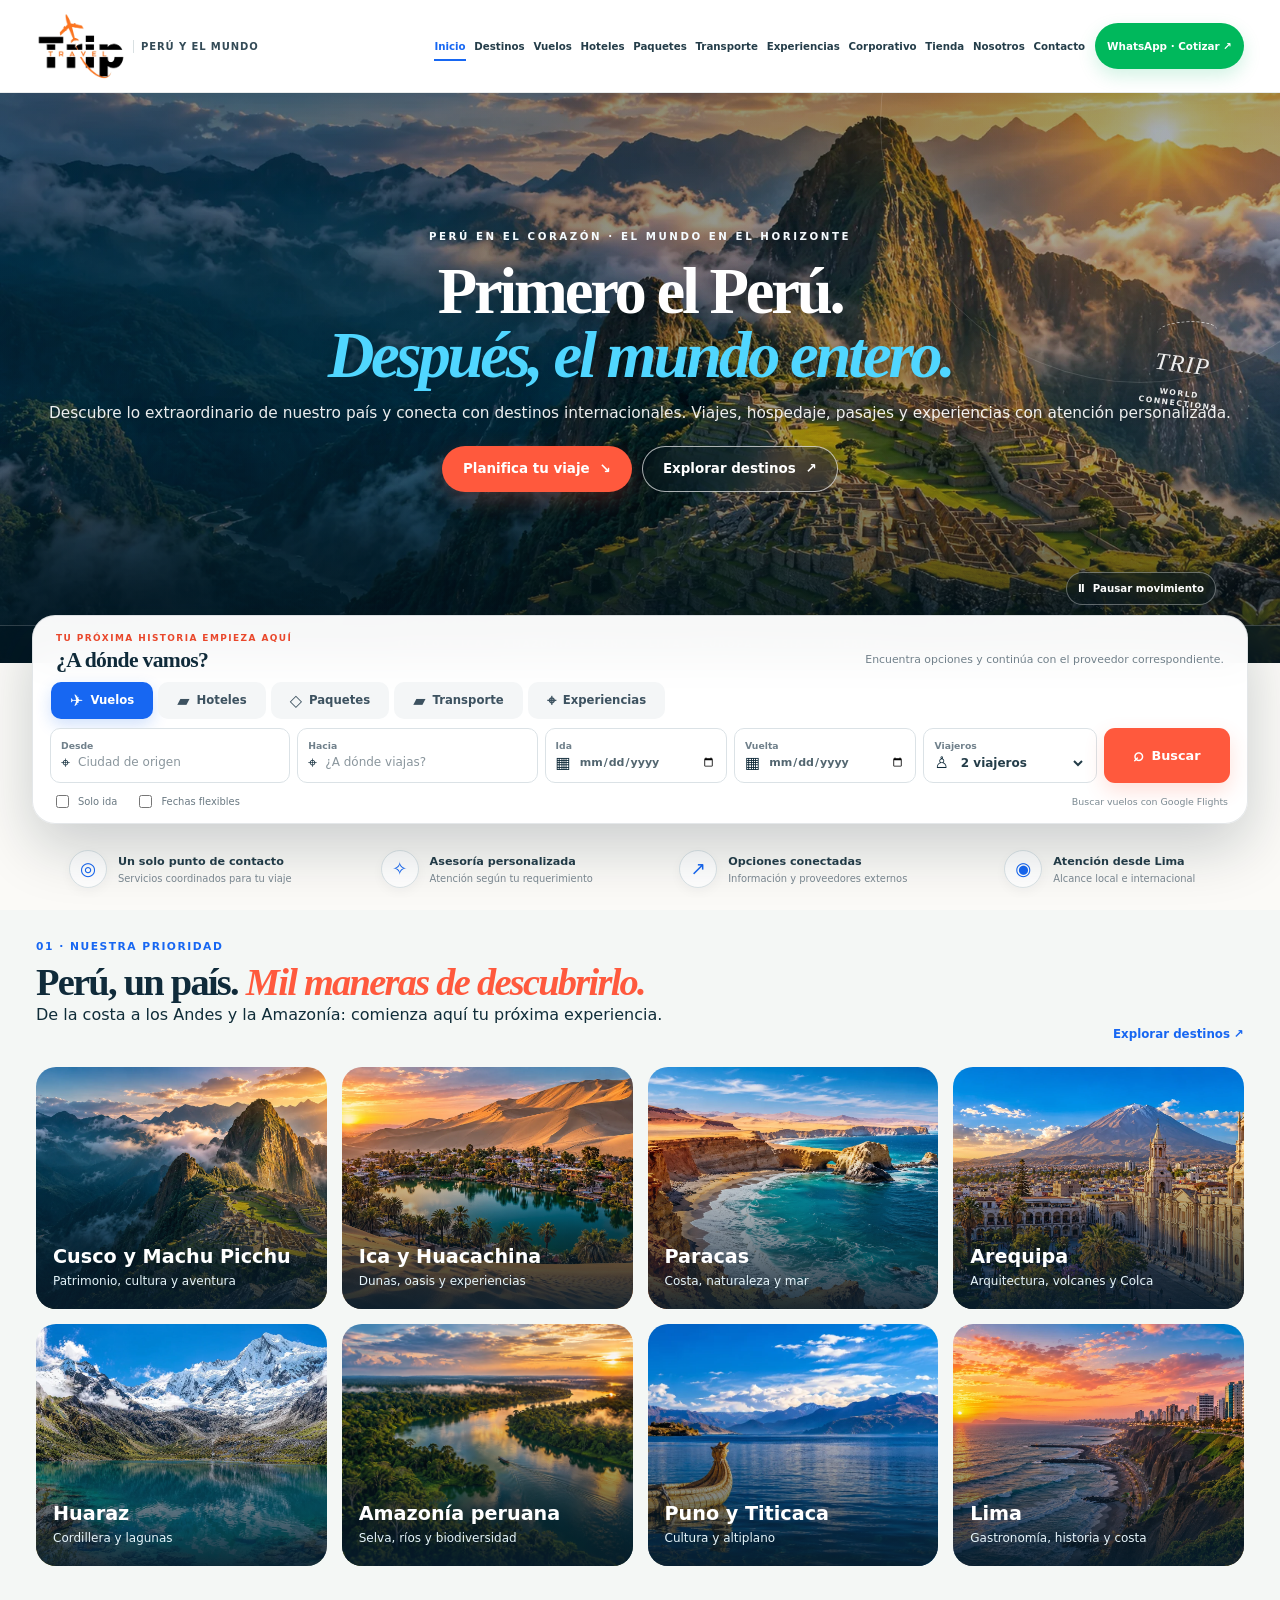
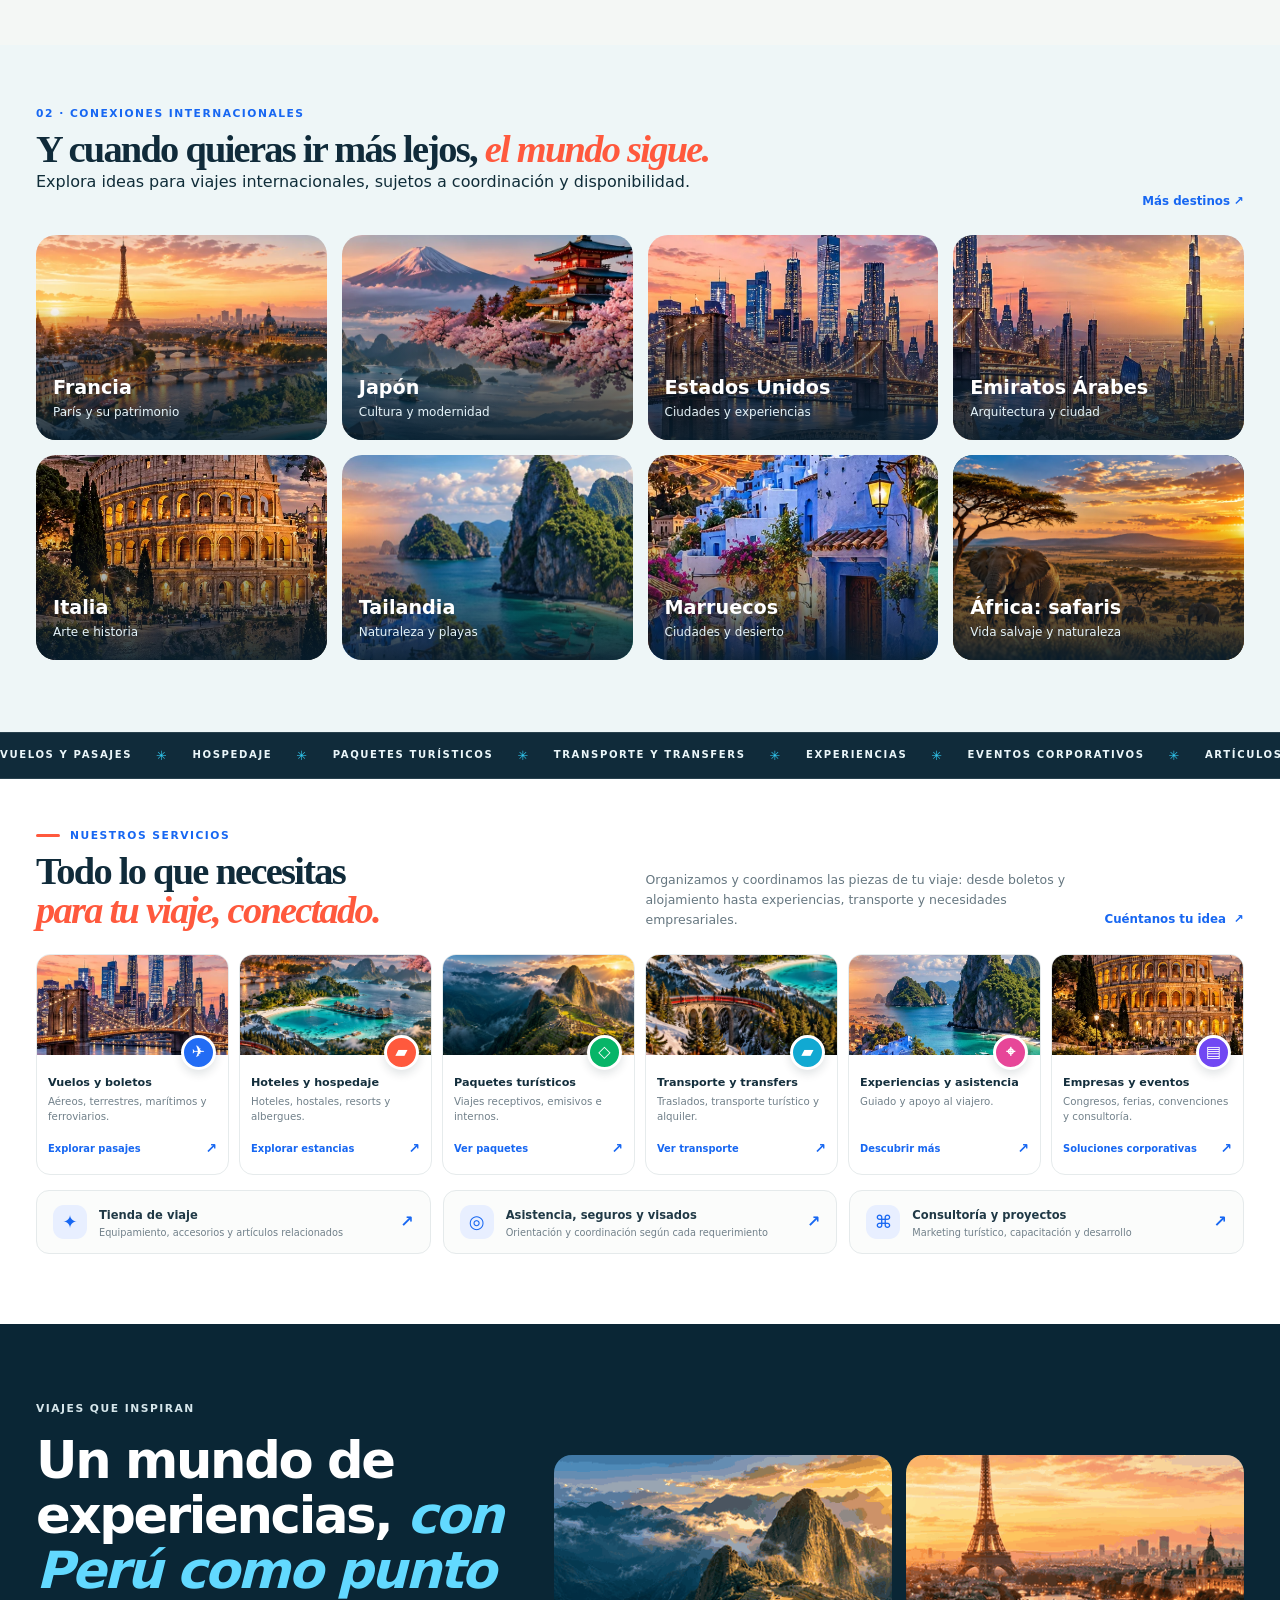
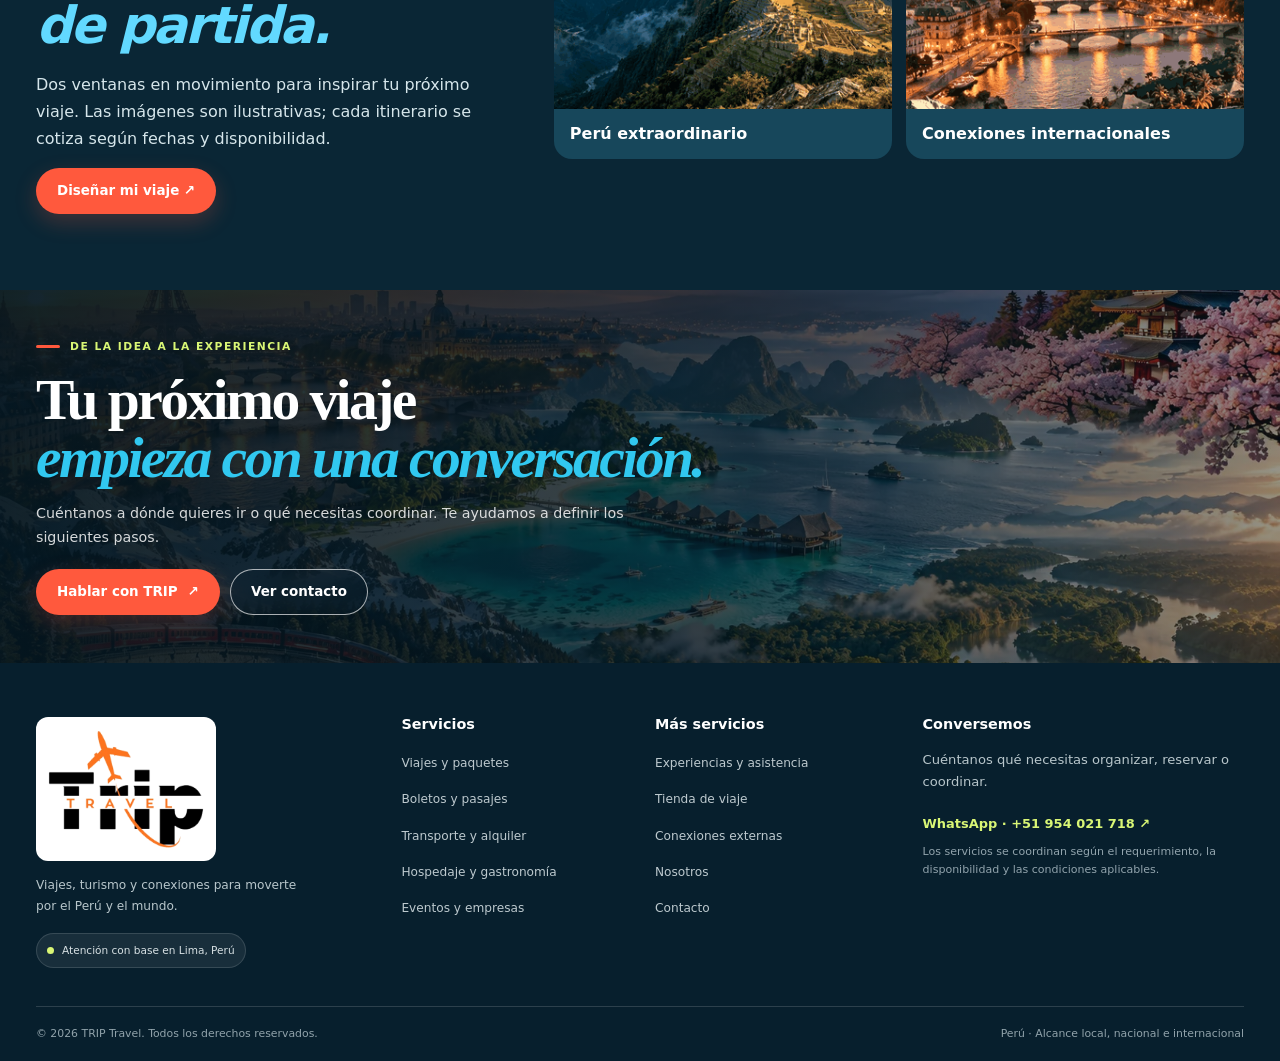
==== commit 47bda7d7: "Add files via upload" ====
--- a/index.html
+++ b/index.html
@@ -1,120 +1,106 @@
-<!doctype html>
+<!DOCTYPE html>
+
 <html lang="es">
 <head>
-  <meta charset="utf-8">
-  <meta name="viewport" content="width=device-width, initial-scale=1">
-  <title>TRIP Travel | El mundo te espera</title>
-  <meta name="description" content="TRIP Travel organiza viajes y excursiones, coordina pasajes, transporte, hospedaje, experiencias y servicios para empresas, desde Lima y con alcance nacional e internacional.">
-  <meta name="theme-color" content="#102b3a">
-  <meta property="og:type" content="website">
-  <meta property="og:site_name" content="TRIP Travel">
-  <meta property="og:title" content="TRIP Travel | El mundo te espera">
-  <meta property="og:description" content="Viajes, pasajes, transporte, hospedaje, experiencias y servicios corporativos conectados en un solo lugar.">
-  <meta property="og:image" content="https://triptravelperu-lab.github.io/trip-travel/assets/images/hero-machu.webp">
-  <meta name="twitter:card" content="summary_large_image">
-  <link rel="icon" type="image/svg+xml" href="assets/favicon.svg">
-  <link rel="canonical" href="https://triptravelperu-lab.github.io/trip-travel/index.html">
-  <link rel="stylesheet" href="trip-global-integrated.css?v=7">
-  <script defer src="trip-interactive-v7.js?v=7"></script>
+<meta charset="utf-8"/>
+<meta content="width=device-width, initial-scale=1" name="viewport"/>
+<title>TRIP Travel | Perú primero, el mundo después</title>
+<meta content="TRIP Travel organiza viajes y excursiones, coordina pasajes, transporte, hospedaje, experiencias y servicios para empresas, desde Lima y con alcance nacional e internacional." name="description"/>
+<meta content="#102b3a" name="theme-color"/>
+<meta content="website" property="og:type"/>
+<meta content="TRIP Travel" property="og:site_name"/>
+<meta content="TRIP Travel | El mundo te espera" property="og:title"/>
+<meta content="Viajes, pasajes, transporte, hospedaje, experiencias y servicios corporativos conectados en un solo lugar." property="og:description"/>
+<meta content="https://triptravelperu-lab.github.io/trip-travel/assets/images/hero-machu.webp" property="og:image"/>
+<meta content="summary_large_image" name="twitter:card"/>
+<link href="assets/favicon.svg" rel="icon" type="image/svg+xml"/>
+<link href="https://triptravelperu-lab.github.io/trip-travel/index.html" rel="canonical"/>
+<link href="trip-global-integrated.css?v=12" rel="stylesheet"/>
+<script defer="" src="trip-interactive-v7.js?v=12"></script>
 </head>
 <body class="home-page"><a class="skip-link" href="#contenido">Saltar al contenido</a>
 <header class="site-header">
-  <div class="container header-inner">
-    <a class="brand" href="index.html" aria-label="TRIP Travel, inicio">
-      <img src="assets/images/trip-travel-logo.png" alt="TRIP Travel" class="brand-logo" width="277" height="203">
-      <span class="brand-tag">VIAJA CONECTADO<br><b>AL MUNDO</b></span>
-    </a>
-    <button class="menu-toggle" type="button" aria-expanded="false" aria-controls="primary-nav" aria-label="Abrir menú"><span></span><span></span><span></span></button>
-    <nav class="primary-nav" id="primary-nav" aria-label="Navegación principal">
-      <div class="nav-main">
-        <a class="nav-link active" href="index.html">Inicio</a>
-        <a class="nav-link" href="destinos.html">Destinos</a>
-        <a class="nav-link" href="vuelos.html">Vuelos</a>
-        <a class="nav-link" href="hoteles.html">Hoteles</a>
-        <a class="nav-link" href="tours.html">Paquetes</a>
-        <a class="nav-link" href="transporte.html">Transporte</a>
-        <a class="nav-link" href="experiencias.html">Experiencias</a>
-        <a class="nav-link" href="corporativo.html">Corporativo</a>
-        <a class="nav-link" href="tienda.html">Tienda</a>
-        <a class="nav-link" href="nosotros.html">Nosotros</a>
-        <a class="nav-link" href="contacto.html">Contacto</a>
-      </div>
-      <a class="btn btn-small btn-primary nav-cta" href="https://wa.me/51954021718?text=Hola%20TRIP%20Travel%2C%20quiero%20solicitar%20una%20cotizaci%C3%B3n." target="_blank" rel="noopener noreferrer"><span class="nav-wa-icon" aria-hidden="true">✆</span> Cotizar <span aria-hidden="true">↗</span></a>
-    </nav>
-  </div>
+<div class="container header-inner">
+<a aria-label="TRIP Travel, inicio" class="brand" href="index.html">
+<img alt="TRIP Travel, logo oficial" class="brand-logo" height="205" src="assets/images/trip-logo-oficial.png" width="360"/>
+<span class="brand-tag">PERÚ Y EL MUNDO</span>
+</a>
+<button aria-controls="primary-nav" aria-expanded="false" aria-label="Abrir menú" class="menu-toggle" type="button"><span></span><span></span><span></span></button>
+<nav aria-label="Navegación principal" class="primary-nav" id="primary-nav">
+<div class="nav-main">
+<a class="nav-link active" href="index.html">Inicio</a>
+<a class="nav-link" href="destinos.html">Destinos</a>
+<a class="nav-link" href="vuelos.html">Vuelos</a>
+<a class="nav-link" href="hoteles.html">Hoteles</a>
+<a class="nav-link" href="tours.html">Paquetes</a>
+<a class="nav-link" href="transporte.html">Transporte</a>
+<a class="nav-link" href="experiencias.html">Experiencias</a>
+<a class="nav-link" href="corporativo.html">Corporativo</a>
+<a class="nav-link" href="tienda.html">Tienda</a>
+<a class="nav-link" href="nosotros.html">Nosotros</a>
+<a class="nav-link" href="contacto.html">Contacto</a>
+</div>
+<a class="btn btn-small btn-primary nav-cta" href="https://wa.me/51954021718?text=Hola%20TRIP%20Travel%2C%20quisiera%20asesor%C3%ADa%20para%20organizar%20un%20viaje%20por%20Per%C3%BA%20o%20al%20extranjero." rel="noopener noreferrer" target="_blank">WhatsApp · Cotizar ↗</a>
+</nav>
+</div>
 </header>
 <main id="contenido">
-  <section class="showcase-hero" aria-label="Descubre destinos en todo el mundo">
-    <video class="showcase-video" autoplay muted loop playsinline preload="metadata" poster="assets/images/hero-machu.webp" aria-hidden="true">
-      <source src="assets/video/trip-world-loop.mp4" type="video/mp4">
-    </video>
-    <div class="showcase-overlay"></div>
-    <div class="showcase-orbit orbit-one" aria-hidden="true"></div><div class="showcase-orbit orbit-two" aria-hidden="true"></div>
-    <div class="container showcase-hero-content">
-      <p class="showcase-kicker"><span></span> DESCUBRE · CONECTA · VIAJA <span></span></p>
-      <h1>El mundo te espera,<br><em>nosotros te conectamos.</em></h1>
-      <p class="showcase-lede">Vuelos, hoteles, paquetes, transporte, experiencias y más.<br class="desktop-break"> Todo lo que tu viaje necesita, en un solo lugar.</p>
-      <div class="showcase-actions">
-        <a class="btn btn-primary" href="#buscador">Planifica tu viaje <span aria-hidden="true">↘</span></a>
-        <a class="btn btn-glass" href="#destinos">Explorar destinos <span aria-hidden="true">↗</span></a>
-      </div>
-      <button class="video-toggle" type="button" data-video-toggle aria-pressed="false"><span aria-hidden="true">Ⅱ</span> Pausar movimiento</button>
-    </div>
-    <div class="hero-corner-label" aria-hidden="true"><span class="corner-stroke"></span><strong>TRIP</strong><span>WORLD<br>CONNECTIONS</span></div>
-    <div class="showcase-bottom-line" aria-hidden="true"><span>PERÚ</span><i></i><span>AMÉRICA</span><i></i><span>EUROPA</span><i></i><span>ASIA</span><i></i><span>EL MUNDO</span></div>
-  </section>
-
-  <section class="booking-dock" id="buscador" aria-label="Buscador de viajes">
-    <div class="booking-card">
-      <div class="booking-card-top"><div><p class="booking-eyebrow">TU PRÓXIMA HISTORIA EMPIEZA AQUÍ</p><h2>¿A dónde vamos?</h2></div><p class="booking-caption">Encuentra opciones y continúa con el proveedor correspondiente.</p></div>
-      <div class="search-tabs" role="tablist" aria-label="Tipo de búsqueda">
-        <button class="search-tab is-active" type="button" role="tab" aria-selected="true" aria-controls="booking-panel-content" tabindex="0" data-search-type="flights"><span aria-hidden="true">✈</span> Vuelos</button>
-        <button class="search-tab" type="button" role="tab" aria-selected="false" aria-controls="booking-panel-content" tabindex="-1" data-search-type="hotels"><span aria-hidden="true">▰</span> Hoteles</button>
-        <button class="search-tab" type="button" role="tab" aria-selected="false" aria-controls="booking-panel-content" tabindex="-1" data-search-type="packages"><span aria-hidden="true">◇</span> Paquetes</button>
-        <button class="search-tab" type="button" role="tab" aria-selected="false" aria-controls="booking-panel-content" tabindex="-1" data-search-type="transport"><span aria-hidden="true">▰</span> Transporte</button>
-        <button class="search-tab" type="button" role="tab" aria-selected="false" aria-controls="booking-panel-content" tabindex="-1" data-search-type="experiences"><span aria-hidden="true">⌖</span> Experiencias</button>
-      </div>
-      <form class="booking-form" data-global-search id="booking-panel-content" role="tabpanel" tabindex="0" aria-label="Campos de búsqueda">
-        <label class="search-field field-origin"><span>Desde</span><span class="field-control"><span class="field-symbol" aria-hidden="true">⌖</span><input name="origin" placeholder="Ciudad de origen" autocomplete="address-level2"></span></label>
-        <label class="search-field field-destination"><span data-destination-label>Hacia</span><span class="field-control"><span class="field-symbol" aria-hidden="true">⌖</span><input name="destination" placeholder="¿A dónde viajas?" required autocomplete="off"></span></label>
-        <label class="search-field field-start"><span data-start-label>Ida</span><span class="field-control"><span class="field-symbol" aria-hidden="true">▦</span><input name="startDate" type="date" aria-label="Fecha de ida"></span></label>
-        <label class="search-field field-end"><span data-end-label>Vuelta</span><span class="field-control"><span class="field-symbol" aria-hidden="true">▦</span><input name="endDate" type="date" aria-label="Fecha de vuelta"></span></label>
-        <label class="search-field field-guests"><span>Viajeros</span><span class="field-control"><span class="field-symbol" aria-hidden="true">♙</span><select name="travelers" aria-label="Cantidad de viajeros"><option value="1">1 viajero</option><option value="2" selected>2 viajeros</option><option value="3">3 viajeros</option><option value="4">4 viajeros</option><option value="5">5 viajeros</option><option value="6+">6+ viajeros</option></select></span></label>
-        <button class="search-submit" type="submit"><span aria-hidden="true">⌕</span> Buscar</button>
-        <div class="booking-options"><label data-oneway-option><input type="checkbox" name="oneWay"> Solo ida</label><label><input type="checkbox" name="flexible"> Fechas flexibles</label><span data-search-hint>Buscar vuelos con Google Flights</span></div>
-      </form>
-    </div>
-  </section>
-
-  <section class="micro-trust" aria-label="Cómo te ayudamos"><div class="container micro-trust-grid"><div><span class="trust-icon" aria-hidden="true">◎</span><span><strong>Un solo punto de contacto</strong><small>Servicios coordinados para tu viaje</small></span></div><div><span class="trust-icon" aria-hidden="true">✧</span><span><strong>Asesoría personalizada</strong><small>Atención según tu requerimiento</small></span></div><div><span class="trust-icon" aria-hidden="true">↗</span><span><strong>Opciones conectadas</strong><small>Información y proveedores externos</small></span></div><div><span class="trust-icon" aria-hidden="true">◉</span><span><strong>Atención desde Lima</strong><small>Alcance local e internacional</small></span></div></div></section>
-
-  <section class="destinations-showcase" id="destinos"><div class="container"><div class="showcase-section-head"><div><p class="eyebrow"><span></span> INSPIRACIÓN SIN FRONTERAS</p><h2>Lugares que <em>te llaman.</em></h2></div><a href="destinos.html" class="text-link">Ver todos los destinos <span aria-hidden="true">↗</span></a></div>
-    <div class="showcase-destinations">
-      <a class="showcase-destination" href="destinos.html"><img loading="lazy" src="assets/images/machu-picchu.webp" alt="Machu Picchu entre montañas andinas" width="900" height="620"><span class="destination-scrim"></span><span class="showcase-destination-copy"><small>01 · PERÚ</small><strong>Perú</strong><span>Cultura, naturaleza y aventura</span></span><span class="destination-round-arrow" aria-hidden="true">↗</span></a>
-      <a class="showcase-destination" href="destinos.html"><img loading="lazy" src="assets/images/world-paris.webp" alt="París al atardecer" width="900" height="620"><span class="destination-scrim"></span><span class="showcase-destination-copy"><small>02 · EUROPA</small><strong>Europa</strong><span>Historia y grandes ciudades</span></span><span class="destination-round-arrow" aria-hidden="true">↗</span></a>
-      <a class="showcase-destination" href="destinos.html"><img loading="lazy" src="assets/images/world-japan.webp" alt="Paisaje y arquitectura japonesa" width="900" height="620"><span class="destination-scrim"></span><span class="showcase-destination-copy"><small>03 · ASIA</small><strong>Asia</strong><span>Tradición y modernidad</span></span><span class="destination-round-arrow" aria-hidden="true">↗</span></a>
-      <a class="showcase-destination" href="destinos.html"><img loading="lazy" src="assets/images/world-newyork.webp" alt="Horizonte urbano de Norteamérica" width="900" height="620"><span class="destination-scrim"></span><span class="showcase-destination-copy"><small>04 · NORTEAMÉRICA</small><strong>Norteamérica</strong><span>Ciudades y grandes rutas</span></span><span class="destination-round-arrow" aria-hidden="true">↗</span></a>
-      <a class="showcase-destination" href="destinos.html"><img loading="lazy" src="assets/images/paracas-coast.webp" alt="Costa del Pacífico en Sudamérica" width="900" height="620"><span class="destination-scrim"></span><span class="showcase-destination-copy"><small>05 · SUDAMÉRICA</small><strong>Sudamérica</strong><span>Contrastes naturales únicos</span></span><span class="destination-round-arrow" aria-hidden="true">↗</span></a>
-      <a class="showcase-destination" href="destinos.html"><img loading="lazy" src="assets/images/world-africa.webp" alt="Elefantes recorren una sabana africana al atardecer" width="900" height="620"><span class="destination-scrim"></span><span class="showcase-destination-copy"><small>06 · NATURALEZA</small><strong>África y más</strong><span>Sabanas, ríos y vida salvaje</span></span><span class="destination-round-arrow" aria-hidden="true">↗</span></a>
-    </div>
-  </div></section>
-
-  <div class="travel-ticker" aria-label="Servicios de TRIP Travel"><div class="ticker-track"><span>VUELOS Y PASAJES</span><i>✳</i><span>HOSPEDAJE</span><i>✳</i><span>PAQUETES TURÍSTICOS</span><i>✳</i><span>TRANSPORTE Y TRANSFERS</span><i>✳</i><span>EXPERIENCIAS</span><i>✳</i><span>EVENTOS CORPORATIVOS</span><i>✳</i><span>ARTÍCULOS DE VIAJE</span><i>✳</i><span>VUELOS Y PASAJES</span><i>✳</i><span>HOSPEDAJE</span><i>✳</i><span>PAQUETES TURÍSTICOS</span><i>✳</i><span>TRANSPORTE Y TRANSFERS</span><i>✳</i><span>EXPERIENCIAS</span><i>✳</i></div></div>
-
-  <section class="home-services" id="servicios"><div class="container"><div class="showcase-section-head services-section-head"><div><p class="eyebrow"><span></span> NUESTROS SERVICIOS</p><h2>Todo lo que necesitas<br><em>para tu viaje, conectado.</em></h2></div><div class="services-head-side"><p>Organizamos y coordinamos las piezas de tu viaje: desde boletos y alojamiento hasta experiencias, transporte y necesidades empresariales.</p><a class="text-link" href="contacto.html">Cuéntanos tu idea <span aria-hidden="true">↗</span></a></div></div>
-    <div class="showcase-service-grid">
-      <a class="showcase-service-card" href="vuelos.html"><span class="service-card-photo"><img loading="lazy" src="assets/images/world-newyork.webp" alt="Viajes aéreos internacionales" width="900" height="520"><span class="service-card-icon blue-icon" aria-hidden="true">✈</span></span><span class="service-card-body"><strong>Vuelos y boletos</strong><small>Aéreos, terrestres, marítimos y ferroviarios.</small><span>Explorar pasajes <b>↗</b></span></span></a>
-      <a class="showcase-service-card" href="hoteles.html"><span class="service-card-photo"><img loading="lazy" src="assets/images/world-islands.webp" alt="Alojamientos junto al mar" width="900" height="520"><span class="service-card-icon coral-icon" aria-hidden="true">▰</span></span><span class="service-card-body"><strong>Hoteles y hospedaje</strong><small>Hoteles, hostales, resorts y albergues.</small><span>Explorar estancias <b>↗</b></span></span></a>
-      <a class="showcase-service-card" href="tours.html"><span class="service-card-photo"><img loading="lazy" src="assets/images/machu-picchu.webp" alt="Experiencia turística en los Andes" width="900" height="520"><span class="service-card-icon green-icon" aria-hidden="true">◇</span></span><span class="service-card-body"><strong>Paquetes turísticos</strong><small>Viajes receptivos, emisivos e internos.</small><span>Ver paquetes <b>↗</b></span></span></a>
-      <a class="showcase-service-card" href="transporte.html"><span class="service-card-photo"><img loading="lazy" src="assets/images/world-alps.webp" alt="Ruta de transporte entre montañas" width="900" height="520"><span class="service-card-icon sky-icon" aria-hidden="true">▰</span></span><span class="service-card-body"><strong>Transporte y transfers</strong><small>Traslados, transporte turístico y alquiler.</small><span>Ver transporte <b>↗</b></span></span></a>
-      <a class="showcase-service-card" href="experiencias.html"><span class="service-card-photo"><img loading="lazy" src="assets/images/world-thailand.webp" alt="Experiencias y actividades en destinos costeros" width="900" height="520"><span class="service-card-icon pink-icon" aria-hidden="true">⌖</span></span><span class="service-card-body"><strong>Experiencias y asistencia</strong><small>Guiado y apoyo al viajero.</small><span>Descubrir más <b>↗</b></span></span></a>
-      <a class="showcase-service-card" href="corporativo.html"><span class="service-card-photo"><img loading="lazy" src="assets/images/world-rome.webp" alt="Ciudad histórica para viajes y eventos" width="900" height="520"><span class="service-card-icon violet-icon" aria-hidden="true">▤</span></span><span class="service-card-body"><strong>Empresas y eventos</strong><small>Congresos, ferias, convenciones y consultoría.</small><span>Soluciones corporativas <b>↗</b></span></span></a>
-    </div>
-    <div class="secondary-service-row"><a href="tienda.html"><span aria-hidden="true">✦</span><strong>Tienda de viaje</strong><small>Equipamiento, accesorios y artículos relacionados</small><b>↗</b></a><a href="experiencias.html"><span aria-hidden="true">◎</span><strong>Asistencia, seguros y visados</strong><small>Orientación y coordinación según cada requerimiento</small><b>↗</b></a><a href="corporativo.html"><span aria-hidden="true">⌘</span><strong>Consultoría y proyectos</strong><small>Marketing turístico, capacitación y desarrollo</small><b>↗</b></a></div>
-  </div></section>
-
-  <section class="world-cta"><div class="world-cta-media"><img loading="lazy" src="assets/images/world-hero.webp" alt="Panorama de destinos internacionales" width="1648" height="1024"></div><div class="world-cta-shade"></div><div class="container world-cta-content"><p class="eyebrow eyebrow-light"><span></span> DE LA IDEA A LA EXPERIENCIA</p><h2>Tu próximo viaje<br><em>empieza con una conversación.</em></h2><p>Cuéntanos a dónde quieres ir o qué necesitas coordinar. Te ayudamos a definir los siguientes pasos.</p><div><a class="btn btn-primary" href="https://wa.me/51954021718?text=Hola%20TRIP%20Travel%2C%20quiero%20planificar%20un%20viaje%20o%20consultar%20un%20servicio." target="_blank" rel="noopener noreferrer">Hablar con TRIP <span aria-hidden="true">↗</span></a><a class="btn btn-glass" href="contacto.html">Ver contacto</a></div></div></section>
+<section aria-label="Descubre destinos en todo el mundo" class="showcase-hero">
+<video aria-hidden="true" autoplay="" class="showcase-video" loop="" muted="" playsinline="" poster="assets/images/hero-machu.webp" preload="metadata">
+<source src="assets/video/peru-y-mundo.mp4" type="video/mp4"/>
+</video>
+<div class="showcase-overlay"></div>
+<div aria-hidden="true" class="showcase-orbit orbit-one"></div><div aria-hidden="true" class="showcase-orbit orbit-two"></div>
+<div class="container showcase-hero-content">
+<p class="showcase-kicker">PERÚ EN EL CORAZÓN · EL MUNDO EN EL HORIZONTE</p>
+<h1>Primero el Perú.<br/><em>Después, el mundo entero.</em></h1>
+<p class="showcase-lede">Descubre lo extraordinario de nuestro país y conecta con destinos internacionales. Viajes, hospedaje, pasajes y experiencias con atención personalizada.</p>
+<div class="showcase-actions">
+<a class="btn btn-primary" href="#buscador">Planifica tu viaje <span aria-hidden="true">↘</span></a>
+<a class="btn btn-glass" href="#destinos">Explorar destinos <span aria-hidden="true">↗</span></a>
+</div>
+<button aria-pressed="false" class="video-toggle" data-video-toggle="" type="button"><span aria-hidden="true">Ⅱ</span> Pausar movimiento</button>
+</div>
+<div aria-hidden="true" class="hero-corner-label"><span class="corner-stroke"></span><strong>TRIP</strong><span>WORLD<br/>CONNECTIONS</span></div>
+<div aria-hidden="true" class="showcase-bottom-line">CUSCO  ✦  ICA  ✦  AMAZONÍA  ✦  PUNO  ✦  LIMA  ✦  EUROPA  ✦  ASIA  ✦  AMÉRICA</div>
+</section>
+<section aria-label="Buscador de viajes" class="booking-dock" id="buscador">
+<div class="booking-card">
+<div class="booking-card-top"><div><p class="booking-eyebrow">TU PRÓXIMA HISTORIA EMPIEZA AQUÍ</p><h2>¿A dónde vamos?</h2></div><p class="booking-caption">Encuentra opciones y continúa con el proveedor correspondiente.</p></div>
+<div aria-label="Tipo de búsqueda" class="search-tabs" role="tablist">
+<button aria-controls="booking-panel-content" aria-selected="true" class="search-tab is-active" data-search-type="flights" role="tab" tabindex="0" type="button"><span aria-hidden="true">✈</span> Vuelos</button>
+<button aria-controls="booking-panel-content" aria-selected="false" class="search-tab" data-search-type="hotels" role="tab" tabindex="-1" type="button"><span aria-hidden="true">▰</span> Hoteles</button>
+<button aria-controls="booking-panel-content" aria-selected="false" class="search-tab" data-search-type="packages" role="tab" tabindex="-1" type="button"><span aria-hidden="true">◇</span> Paquetes</button>
+<button aria-controls="booking-panel-content" aria-selected="false" class="search-tab" data-search-type="transport" role="tab" tabindex="-1" type="button"><span aria-hidden="true">▰</span> Transporte</button>
+<button aria-controls="booking-panel-content" aria-selected="false" class="search-tab" data-search-type="experiences" role="tab" tabindex="-1" type="button"><span aria-hidden="true">⌖</span> Experiencias</button>
+</div>
+<form aria-label="Campos de búsqueda" class="booking-form" data-global-search="" id="booking-panel-content" role="tabpanel" tabindex="0">
+<label class="search-field field-origin"><span>Desde</span><span class="field-control"><span aria-hidden="true" class="field-symbol">⌖</span><input autocomplete="address-level2" name="origin" placeholder="Ciudad de origen"/></span></label>
+<label class="search-field field-destination"><span data-destination-label="">Hacia</span><span class="field-control"><span aria-hidden="true" class="field-symbol">⌖</span><input autocomplete="off" name="destination" placeholder="¿A dónde viajas?" required=""/></span></label>
+<label class="search-field field-start"><span data-start-label="">Ida</span><span class="field-control"><span aria-hidden="true" class="field-symbol">▦</span><input aria-label="Fecha de ida" name="startDate" type="date"/></span></label>
+<label class="search-field field-end"><span data-end-label="">Vuelta</span><span class="field-control"><span aria-hidden="true" class="field-symbol">▦</span><input aria-label="Fecha de vuelta" name="endDate" type="date"/></span></label>
+<label class="search-field field-guests"><span>Viajeros</span><span class="field-control"><span aria-hidden="true" class="field-symbol">♙</span><select aria-label="Cantidad de viajeros" name="travelers"><option value="1">1 viajero</option><option selected="" value="2">2 viajeros</option><option value="3">3 viajeros</option><option value="4">4 viajeros</option><option value="5">5 viajeros</option><option value="6+">6+ viajeros</option></select></span></label>
+<button class="search-submit" type="submit"><span aria-hidden="true">⌕</span> Buscar</button>
+<div class="booking-options"><label data-oneway-option=""><input name="oneWay" type="checkbox"/> Solo ida</label><label><input name="flexible" type="checkbox"/> Fechas flexibles</label><span data-search-hint="">Buscar vuelos con Google Flights</span></div>
+</form>
+</div>
+</section>
+<section aria-label="Cómo te ayudamos" class="micro-trust"><div class="container micro-trust-grid"><div><span aria-hidden="true" class="trust-icon">◎</span><span><strong>Un solo punto de contacto</strong><small>Servicios coordinados para tu viaje</small></span></div><div><span aria-hidden="true" class="trust-icon">✧</span><span><strong>Asesoría personalizada</strong><small>Atención según tu requerimiento</small></span></div><div><span aria-hidden="true" class="trust-icon">↗</span><span><strong>Opciones conectadas</strong><small>Información y proveedores externos</small></span></div><div><span aria-hidden="true" class="trust-icon">◉</span><span><strong>Atención desde Lima</strong><small>Alcance local e internacional</small></span></div></div></section>
+<section class="destinations-showcase" id="destinos"><div class="container"><div class="showcase-section-head"><div><p class="eyebrow">01 · NUESTRA PRIORIDAD</p><h2>Perú, un país. <em>Mil maneras de descubrirlo.</em></h2><p>De la costa a los Andes y la Amazonía: comienza aquí tu próxima experiencia.</p></div><a class="text-link" href="destinos.html">Explorar destinos ↗</a></div><div class="peru-destination-grid"><a class="peru-destination" href="destinos.html"><img alt="Paisaje de Cusco y Machu Picchu" loading="lazy" src="assets/images/machu-picchu.webp"/><span><strong>Cusco y Machu Picchu</strong><small>Patrimonio, cultura y aventura</small></span></a><a class="peru-destination" href="destinos.html"><img alt="Paisaje de Ica y Huacachina" loading="lazy" src="assets/images/huacachina.webp"/><span><strong>Ica y Huacachina</strong><small>Dunas, oasis y experiencias</small></span></a><a class="peru-destination" href="destinos.html"><img alt="Paisaje de Paracas" loading="lazy" src="assets/images/paracas-coast.webp"/><span><strong>Paracas</strong><small>Costa, naturaleza y mar</small></span></a><a class="peru-destination" href="destinos.html"><img alt="Paisaje de Arequipa" loading="lazy" src="assets/images/arequipa.webp"/><span><strong>Arequipa</strong><small>Arquitectura, volcanes y Colca</small></span></a><a class="peru-destination" href="destinos.html"><img alt="Paisaje de Huaraz" loading="lazy" src="assets/images/huaraz-laguna.webp"/><span><strong>Huaraz</strong><small>Cordillera y lagunas</small></span></a><a class="peru-destination" href="destinos.html"><img alt="Paisaje de Amazonía peruana" loading="lazy" src="assets/images/amazon-river.webp"/><span><strong>Amazonía peruana</strong><small>Selva, ríos y biodiversidad</small></span></a><a class="peru-destination" href="destinos.html"><img alt="Paisaje de Puno y Titicaca" loading="lazy" src="assets/images/titicaca.webp"/><span><strong>Puno y Titicaca</strong><small>Cultura y altiplano</small></span></a><a class="peru-destination" href="destinos.html"><img alt="Paisaje de Lima" loading="lazy" src="assets/images/lima-coast.webp"/><span><strong>Lima</strong><small>Gastronomía, historia y costa</small></span></a></div></div></section><section class="world-discovery"><div class="container"><div class="showcase-section-head"><div><p class="eyebrow">02 · CONEXIONES INTERNACIONALES</p><h2>Y cuando quieras ir más lejos, <em>el mundo sigue.</em></h2><p>Explora ideas para viajes internacionales, sujetos a coordinación y disponibilidad.</p></div><a class="text-link" href="destinos.html">Más destinos ↗</a></div><div class="world-destination-grid"><a class="world-destination" href="destinos.html"><img alt="Paisaje representativo de Francia" loading="lazy" src="assets/images/world-paris.webp"/><span><strong>Francia</strong><small>París y su patrimonio</small></span></a><a class="world-destination" href="destinos.html"><img alt="Paisaje representativo de Japón" loading="lazy" src="assets/images/world-japan.webp"/><span><strong>Japón</strong><small>Cultura y modernidad</small></span></a><a class="world-destination" href="destinos.html"><img alt="Paisaje representativo de Estados Unidos" loading="lazy" src="assets/images/world-newyork.webp"/><span><strong>Estados Unidos</strong><small>Ciudades y experiencias</small></span></a><a class="world-destination" href="destinos.html"><img alt="Paisaje representativo de Emiratos Árabes" loading="lazy" src="assets/images/world-dubai.webp"/><span><strong>Emiratos Árabes</strong><small>Arquitectura y ciudad</small></span></a><a class="world-destination" href="destinos.html"><img alt="Paisaje representativo de Italia" loading="lazy" src="assets/images/world-rome.webp"/><span><strong>Italia</strong><small>Arte e historia</small></span></a><a class="world-destination" href="destinos.html"><img alt="Paisaje representativo de Tailandia" loading="lazy" src="assets/images/world-thailand.webp"/><span><strong>Tailandia</strong><small>Naturaleza y playas</small></span></a><a class="world-destination" href="destinos.html"><img alt="Paisaje representativo de Marruecos" loading="lazy" src="assets/images/world-morocco.webp"/><span><strong>Marruecos</strong><small>Ciudades y desierto</small></span></a><a class="world-destination" href="destinos.html"><img alt="Paisaje representativo de África: safaris" loading="lazy" src="assets/images/world-africa.webp"/><span><strong>África: safaris</strong><small>Vida salvaje y naturaleza</small></span></a></div></div></section>
+<div aria-label="Servicios de TRIP Travel" class="travel-ticker"><div class="ticker-track"><span>VUELOS Y PASAJES</span><i>✳</i><span>HOSPEDAJE</span><i>✳</i><span>PAQUETES TURÍSTICOS</span><i>✳</i><span>TRANSPORTE Y TRANSFERS</span><i>✳</i><span>EXPERIENCIAS</span><i>✳</i><span>EVENTOS CORPORATIVOS</span><i>✳</i><span>ARTÍCULOS DE VIAJE</span><i>✳</i><span>VUELOS Y PASAJES</span><i>✳</i><span>HOSPEDAJE</span><i>✳</i><span>PAQUETES TURÍSTICOS</span><i>✳</i><span>TRANSPORTE Y TRANSFERS</span><i>✳</i><span>EXPERIENCIAS</span><i>✳</i></div></div>
+<section class="home-services" id="servicios"><div class="container"><div class="showcase-section-head services-section-head"><div><p class="eyebrow"><span></span> NUESTROS SERVICIOS</p><h2>Todo lo que necesitas<br/><em>para tu viaje, conectado.</em></h2></div><div class="services-head-side"><p>Organizamos y coordinamos las piezas de tu viaje: desde boletos y alojamiento hasta experiencias, transporte y necesidades empresariales.</p><a class="text-link" href="contacto.html">Cuéntanos tu idea <span aria-hidden="true">↗</span></a></div></div>
+<div class="showcase-service-grid">
+<a class="showcase-service-card" href="vuelos.html"><span class="service-card-photo"><img alt="Viajes aéreos internacionales" height="520" loading="lazy" src="assets/images/world-newyork.webp" width="900"/><span aria-hidden="true" class="service-card-icon blue-icon">✈</span></span><span class="service-card-body"><strong>Vuelos y boletos</strong><small>Aéreos, terrestres, marítimos y ferroviarios.</small><span>Explorar pasajes <b>↗</b></span></span></a>
+<a class="showcase-service-card" href="hoteles.html"><span class="service-card-photo"><img alt="Alojamientos junto al mar" height="520" loading="lazy" src="assets/images/world-islands.webp" width="900"/><span aria-hidden="true" class="service-card-icon coral-icon">▰</span></span><span class="service-card-body"><strong>Hoteles y hospedaje</strong><small>Hoteles, hostales, resorts y albergues.</small><span>Explorar estancias <b>↗</b></span></span></a>
+<a class="showcase-service-card" href="tours.html"><span class="service-card-photo"><img alt="Experiencia turística en los Andes" height="520" loading="lazy" src="assets/images/machu-picchu.webp" width="900"/><span aria-hidden="true" class="service-card-icon green-icon">◇</span></span><span class="service-card-body"><strong>Paquetes turísticos</strong><small>Viajes receptivos, emisivos e internos.</small><span>Ver paquetes <b>↗</b></span></span></a>
+<a class="showcase-service-card" href="transporte.html"><span class="service-card-photo"><img alt="Ruta de transporte entre montañas" height="520" loading="lazy" src="assets/images/world-alps.webp" width="900"/><span aria-hidden="true" class="service-card-icon sky-icon">▰</span></span><span class="service-card-body"><strong>Transporte y transfers</strong><small>Traslados, transporte turístico y alquiler.</small><span>Ver transporte <b>↗</b></span></span></a>
+<a class="showcase-service-card" href="experiencias.html"><span class="service-card-photo"><img alt="Experiencias y actividades en destinos costeros" height="520" loading="lazy" src="assets/images/world-thailand.webp" width="900"/><span aria-hidden="true" class="service-card-icon pink-icon">⌖</span></span><span class="service-card-body"><strong>Experiencias y asistencia</strong><small>Guiado y apoyo al viajero.</small><span>Descubrir más <b>↗</b></span></span></a>
+<a class="showcase-service-card" href="corporativo.html"><span class="service-card-photo"><img alt="Ciudad histórica para viajes y eventos" height="520" loading="lazy" src="assets/images/world-rome.webp" width="900"/><span aria-hidden="true" class="service-card-icon violet-icon">▤</span></span><span class="service-card-body"><strong>Empresas y eventos</strong><small>Congresos, ferias, convenciones y consultoría.</small><span>Soluciones corporativas <b>↗</b></span></span></a>
+</div>
+<div class="secondary-service-row"><a href="tienda.html"><span aria-hidden="true">✦</span><strong>Tienda de viaje</strong><small>Equipamiento, accesorios y artículos relacionados</small><b>↗</b></a><a href="experiencias.html"><span aria-hidden="true">◎</span><strong>Asistencia, seguros y visados</strong><small>Orientación y coordinación según cada requerimiento</small><b>↗</b></a><a href="corporativo.html"><span aria-hidden="true">⌘</span><strong>Consultoría y proyectos</strong><small>Marketing turístico, capacitación y desarrollo</small><b>↗</b></a></div>
+</div></section>
+<section class="motion-feature"><div class="container motion-layout"><div><p class="eyebrow">VIAJES QUE INSPIRAN</p><h2>Un mundo de experiencias, <em>con Perú como punto de partida.</em></h2><p>Dos ventanas en movimiento para inspirar tu próximo viaje. Las imágenes son ilustrativas; cada itinerario se cotiza según fechas y disponibilidad.</p><a class="btn btn-primary" href="https://wa.me/51954021718?text=Hola%20TRIP%20Travel%2C%20quisiera%20asesor%C3%ADa%20para%20organizar%20un%20viaje%20por%20Per%C3%BA%20o%20al%20extranjero." rel="noopener noreferrer" target="_blank">Diseñar mi viaje ↗</a></div><div class="motion-cards"><figure><img alt="Secuencia animada de paisajes del Perú" loading="lazy" src="assets/images/peru-motion.gif"/><figcaption>Perú extraordinario</figcaption></figure><figure><img alt="Secuencia animada de paisajes internacionales" loading="lazy" src="assets/images/world-motion.gif"/><figcaption>Conexiones internacionales</figcaption></figure></div></div></section><section class="world-cta"><div class="world-cta-media"><img alt="Panorama de destinos internacionales" height="1024" loading="lazy" src="assets/images/world-hero.webp" width="1648"/></div><div class="world-cta-shade"></div><div class="container world-cta-content"><p class="eyebrow eyebrow-light"><span></span> DE LA IDEA A LA EXPERIENCIA</p><h2>Tu próximo viaje<br/><em>empieza con una conversación.</em></h2><p>Cuéntanos a dónde quieres ir o qué necesitas coordinar. Te ayudamos a definir los siguientes pasos.</p><div><a class="btn btn-primary" href="https://wa.me/51954021718?text=Hola%20TRIP%20Travel%2C%20quiero%20planificar%20un%20viaje%20o%20consultar%20un%20servicio." rel="noopener noreferrer" target="_blank">Hablar con TRIP <span aria-hidden="true">↗</span></a><a class="btn btn-glass" href="contacto.html">Ver contacto</a></div></div></section>
 </main>
-<footer class="site-footer"><div class="container footer-main"><div class="footer-brand-col"><a href="index.html"><img src="assets/images/trip-travel-logo-light.png" alt="TRIP Travel" class="footer-logo" width="277" height="203"></a><p>Viajes, turismo y conexiones para moverte por el Perú y el mundo.</p><span class="footer-location"><span class="dot"></span> Atención con base en Lima, Perú</span></div><div><h2>Servicios</h2><ul><li><a href="tours.html">Viajes y paquetes</a></li><li><a href="vuelos.html">Boletos y pasajes</a></li><li><a href="transporte.html">Transporte y alquiler</a></li><li><a href="hoteles.html">Hospedaje y gastronomía</a></li><li><a href="corporativo.html">Eventos y empresas</a></li></ul></div><div><h2>Más servicios</h2><ul><li><a href="experiencias.html">Experiencias y asistencia</a></li><li><a href="tienda.html">Tienda de viaje</a></li><li><a href="conexiones.html">Conexiones externas</a></li><li><a href="nosotros.html">Nosotros</a></li><li><a href="contacto.html">Contacto</a></li></ul></div><div><h2>Conversemos</h2><p>Cuéntanos qué necesitas organizar, reservar o coordinar.</p><a class="footer-contact" href="https://wa.me/51954021718?text=Hola%20TRIP%20Travel%2C%20quisiera%20informaci%C3%B3n%20sobre%20sus%20servicios." target="_blank" rel="noopener noreferrer">WhatsApp · +51 954 021 718 ↗</a><p class="footer-note">Los servicios se coordinan según el requerimiento, la disponibilidad y las condiciones aplicables.</p></div></div><div class="container footer-bottom"><span>© <span data-year></span> TRIP Travel. Todos los derechos reservados.</span><span>Perú · Alcance local, nacional e internacional</span></div></footer>
-<a class="whatsapp-float" href="https://wa.me/51954021718?text=Hola%20TRIP%20Travel%2C%20quiero%20consultar%20por%20un%20servicio." target="_blank" rel="noopener noreferrer" aria-label="Contactar TRIP Travel por WhatsApp"><span class="wa-icon">✆</span><span>Hablemos</span></a>
+<footer class="site-footer"><div class="container footer-main"><div class="footer-brand-col"><a href="index.html"><img alt="TRIP Travel, logo oficial" class="footer-logo" height="205" src="assets/images/trip-logo-oficial.png" width="360"/></a><p>Viajes, turismo y conexiones para moverte por el Perú y el mundo.</p><span class="footer-location"><span class="dot"></span> Atención con base en Lima, Perú</span></div><div><h2>Servicios</h2><ul><li><a href="tours.html">Viajes y paquetes</a></li><li><a href="vuelos.html">Boletos y pasajes</a></li><li><a href="transporte.html">Transporte y alquiler</a></li><li><a href="hoteles.html">Hospedaje y gastronomía</a></li><li><a href="corporativo.html">Eventos y empresas</a></li></ul></div><div><h2>Más servicios</h2><ul><li><a href="experiencias.html">Experiencias y asistencia</a></li><li><a href="tienda.html">Tienda de viaje</a></li><li><a href="conexiones.html">Conexiones externas</a></li><li><a href="nosotros.html">Nosotros</a></li><li><a href="contacto.html">Contacto</a></li></ul></div><div><h2>Conversemos</h2><p>Cuéntanos qué necesitas organizar, reservar o coordinar.</p><a class="footer-contact" href="https://wa.me/51954021718?text=Hola%20TRIP%20Travel%2C%20quisiera%20informaci%C3%B3n%20sobre%20sus%20servicios." rel="noopener noreferrer" target="_blank">WhatsApp · +51 954 021 718 ↗</a><p class="footer-note">Los servicios se coordinan según el requerimiento, la disponibilidad y las condiciones aplicables.</p></div></div><div class="container footer-bottom"><span>© <span data-year=""></span> TRIP Travel. Todos los derechos reservados.</span><span>Perú · Alcance local, nacional e internacional</span></div></footer>
+<a aria-label="Contactar TRIP Travel por WhatsApp" class="whatsapp-float" href="https://wa.me/51954021718?text=Hola%20TRIP%20Travel%2C%20quisiera%20asesor%C3%ADa%20para%20organizar%20un%20viaje%20por%20Per%C3%BA%20o%20al%20extranjero." rel="noopener noreferrer" target="_blank">✆  WhatsApp</a>
 </body></html>
--- a/trip-global-integrated.css
+++ b/trip-global-integrated.css
@@ -152,3 +152,55 @@
 .primary-nav .nav-cta{background:#05bd69;color:#fff;box-shadow:0 7px 18px rgba(5,189,105,.18)}
 .primary-nav .nav-cta:hover{background:#00a95d}
 .whatsapp-float{display:none!important}
+
+/* TRIP Travel · edición Perú primero */
+.brand-logo{width:138px!important;height:82px!important;object-fit:contain!important;object-position:center!important}
+.footer-logo{width:180px!important;height:auto!important;background:#fff;border-radius:12px;padding:8px;object-fit:contain!important;filter:none!important}
+.brand-tag{font-size:10px!important;letter-spacing:.09em!important;white-space:nowrap}
+.site-header{z-index:1000}
+.whatsapp-float{background:#00b85c!important;color:#fff!important;border:2px solid #fff!important;box-shadow:0 12px 30px #003f2850!important;position:fixed!important;bottom:20px!important;right:20px!important;z-index:2000!important}
+.nav-cta{background:#00b85c!important;color:white!important}
+.showcase-hero{min-height:570px!important}
+.showcase-hero-content h1{max-width:920px!important}
+.showcase-hero-content h1 em{color:#50d6ff!important}
+.peru-destination-grid{display:grid;grid-template-columns:repeat(4,minmax(0,1fr));gap:15px;margin:22px 0 35px}
+.peru-destination,.world-destination{position:relative;display:block;min-width:0;overflow:hidden;border-radius:20px;aspect-ratio:1.2;color:white!important;isolation:isolate;background:#123b4a;text-decoration:none!important}
+.peru-destination:after,.world-destination:after{content:'';position:absolute;inset:35% 0 0;background:linear-gradient(transparent,#071d2de8);z-index:1;pointer-events:none}
+.peru-destination img,.world-destination img{width:100%;height:100%;object-fit:cover;display:block;transition:transform .6s ease}
+.peru-destination:hover img,.world-destination:hover img{transform:scale(1.08)}
+.peru-destination span,.world-destination span{position:absolute;left:17px;bottom:17px;right:14px;z-index:2;display:flex;flex-direction:column;gap:5px}
+.peru-destination strong,.world-destination strong{font-size:clamp(17px,1.5vw,24px);line-height:1.1;color:#fff}
+.peru-destination small,.world-destination small{font-size:12px;color:#e5f4fa}
+.world-discovery{padding:60px 0 72px;background:#eef6f7}
+.world-destination-grid{display:grid;grid-template-columns:repeat(4,minmax(0,1fr));gap:15px;margin-top:24px}
+.world-destination{aspect-ratio:1.42}
+.motion-feature{padding:76px 0;background:#0a2635;color:#fff}
+.motion-layout{display:grid;grid-template-columns:.9fr 1.3fr;gap:40px;align-items:center}
+.motion-feature h2{font-size:clamp(34px,4vw,58px);line-height:1.07;margin:12px 0 18px;color:#fff}
+.motion-feature h2 em{color:#62d9ff}
+.motion-feature p{color:#d6e6eb;max-width:520px;line-height:1.7}
+.motion-cards{display:grid;grid-template-columns:1fr 1fr;gap:14px}
+.motion-cards figure{margin:0;border-radius:18px;overflow:hidden;background:#17475b}
+.motion-cards img{display:block;width:100%;aspect-ratio:4/3;object-fit:cover}
+.motion-cards figcaption{padding:12px 16px;font-weight:700;color:white}
+.mv-grid{display:grid;grid-template-columns:1fr 1fr;gap:22px}
+.mv-card{padding:35px;border-radius:24px;background:#fff;border:1px solid #dfe9eb;box-shadow:0 15px 40px #0c32400d}
+.mv-card>span{color:#ff6638;font-size:12px;font-weight:800;letter-spacing:.15em}
+.mv-card h3{font-size:clamp(24px,2.6vw,36px);line-height:1.2;margin:14px 0;color:#0b2b3a}
+.mv-card p{line-height:1.75;color:#425a65}
+.mv-note{margin-top:18px;color:#627983;font-size:13px}
+.hotel-types{display:grid;grid-template-columns:repeat(4,minmax(0,1fr));gap:18px;margin-top:28px}
+.hotel-types article{overflow:hidden;border-radius:20px;background:white;border:1px solid #e2e9ed;box-shadow:0 12px 30px #11394b0d}
+.hotel-types img{display:block;width:100%;height:185px;object-fit:cover}
+.hotel-types h3{padding:16px 17px 0;margin:0;color:#0a2b3a;font-size:20px}
+.hotel-types p{padding:0 17px 20px;color:#566c76;line-height:1.55}
+.hotel-detail-grid{display:grid;grid-template-columns:1fr 1fr;gap:45px;align-items:center}
+.hotel-check{list-style:none;padding:0;margin:20px 0 30px}
+.hotel-check li{padding:12px 0 12px 30px;border-bottom:1px solid #d6e1e4;position:relative}
+.hotel-check li:before{content:'✓';position:absolute;left:2px;color:#00a976;font-weight:900}
+.hotel-motion{overflow:hidden;border-radius:22px;background:#0d2a39}
+.hotel-motion video{display:block;width:100%;height:350px;object-fit:cover}
+.hotel-motion p{color:#e0edf1;font-size:12px;padding:14px 18px;margin:0}
+@media(max-width:1050px){.peru-destination-grid,.world-destination-grid,.hotel-types{grid-template-columns:repeat(2,minmax(0,1fr))}.motion-layout{grid-template-columns:1fr}.brand-logo{width:112px!important;height:66px!important}}
+@media(max-width:650px){.peru-destination-grid,.world-destination-grid{gap:10px}.peru-destination,.world-destination{aspect-ratio:.85}.peru-destination span,.world-destination span{left:11px;bottom:11px}.peru-destination strong,.world-destination strong{font-size:16px}.peru-destination small,.world-destination small{font-size:10px}.mv-grid,.hotel-detail-grid{grid-template-columns:1fr}.hotel-types{grid-template-columns:1fr 1fr;gap:10px}.hotel-types img{height:115px}.hotel-types h3{font-size:16px;padding:12px 12px 0}.hotel-types p{font-size:12px;padding:0 12px 12px}.motion-cards{gap:10px}.motion-cards figcaption{font-size:12px;padding:9px}.showcase-hero{min-height:530px!important}.brand-tag{display:none!important}.whatsapp-float{right:12px!important;bottom:12px!important}}
+@media(prefers-reduced-motion:reduce){.peru-destination img,.world-destination img{transition:none!important}}
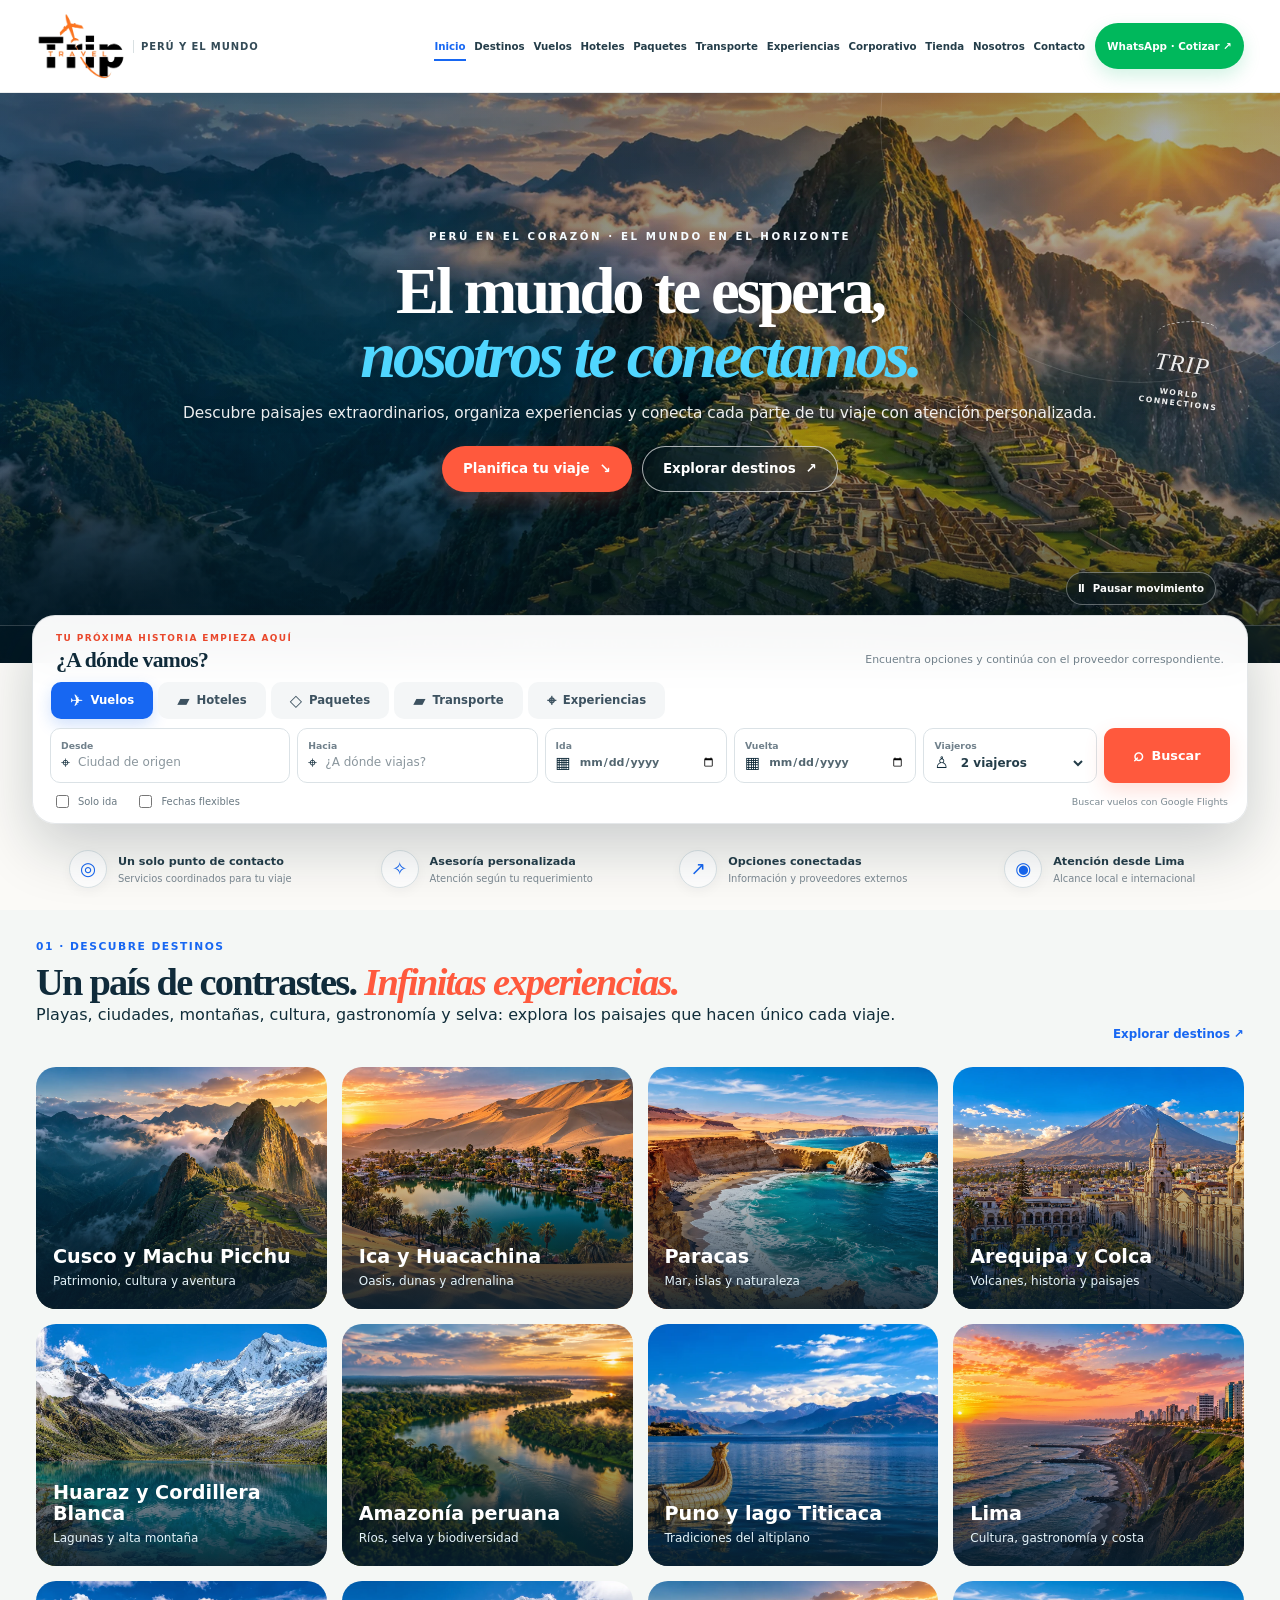
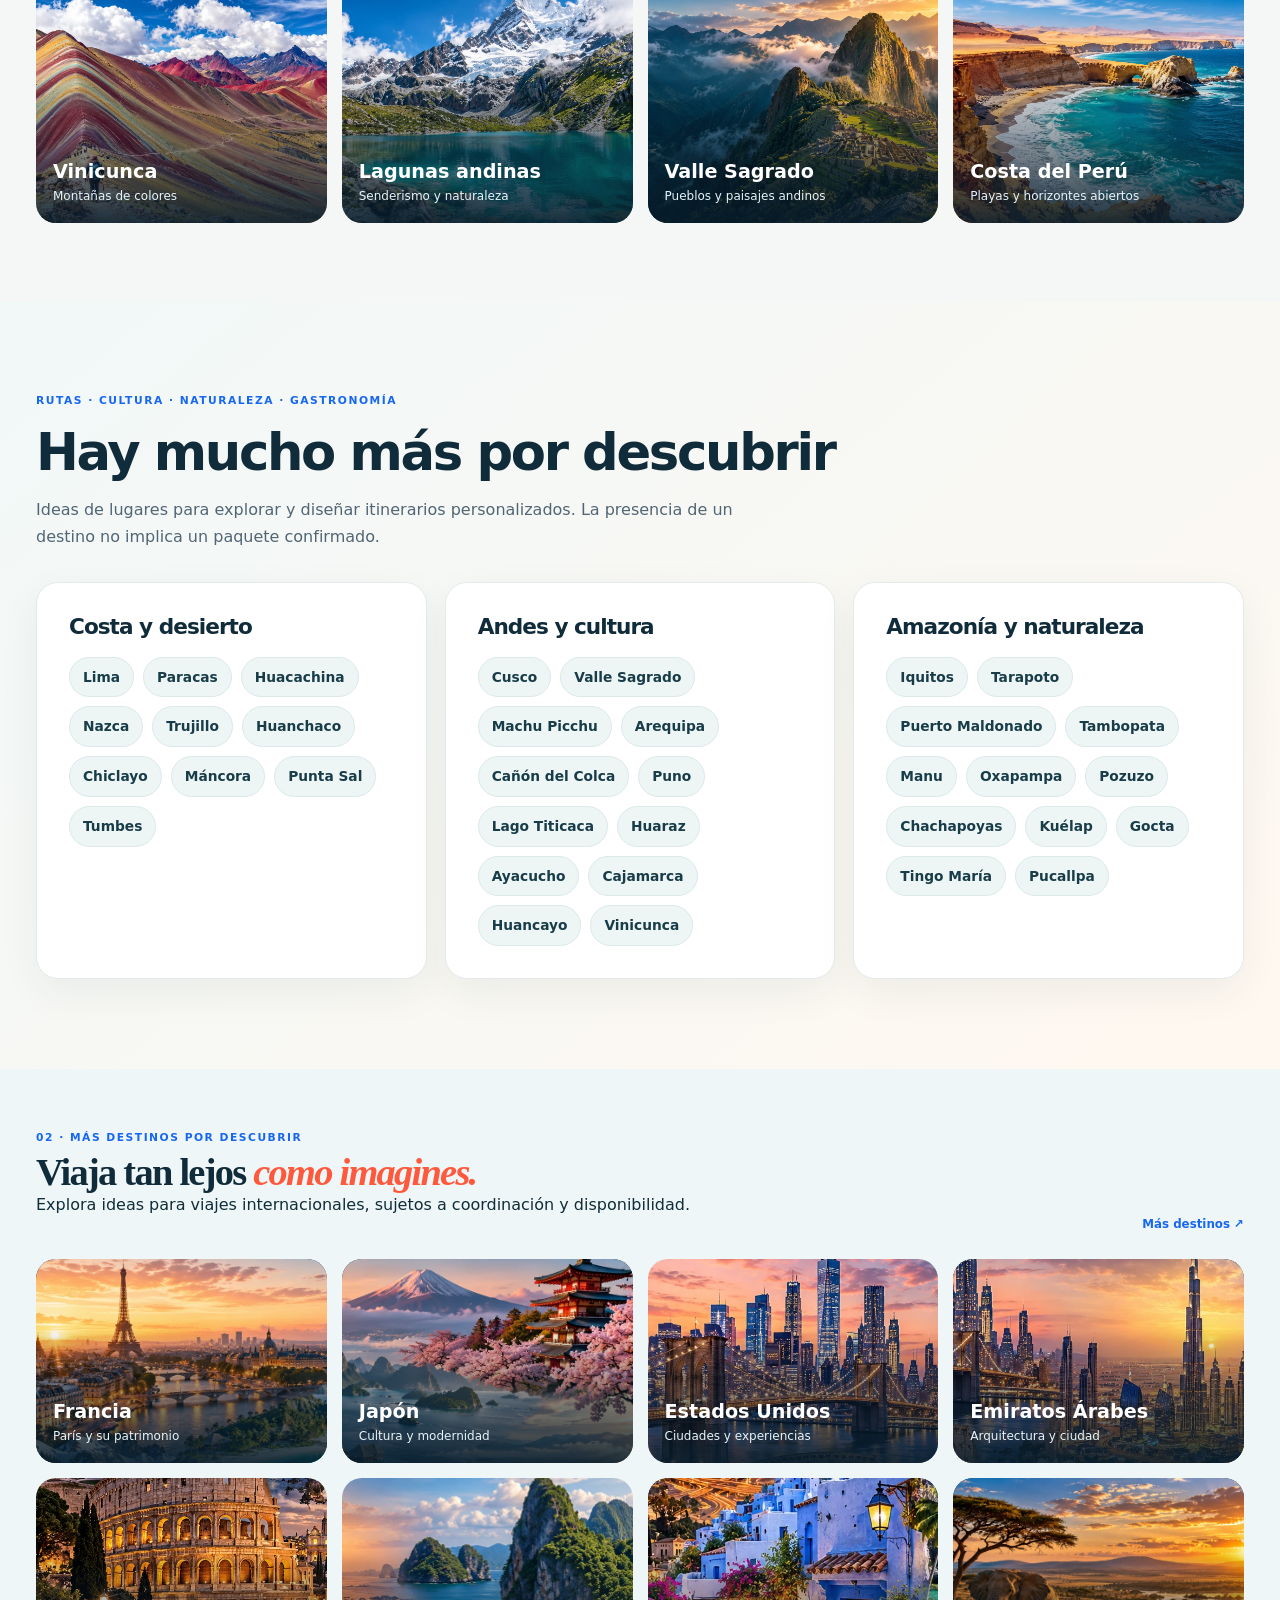
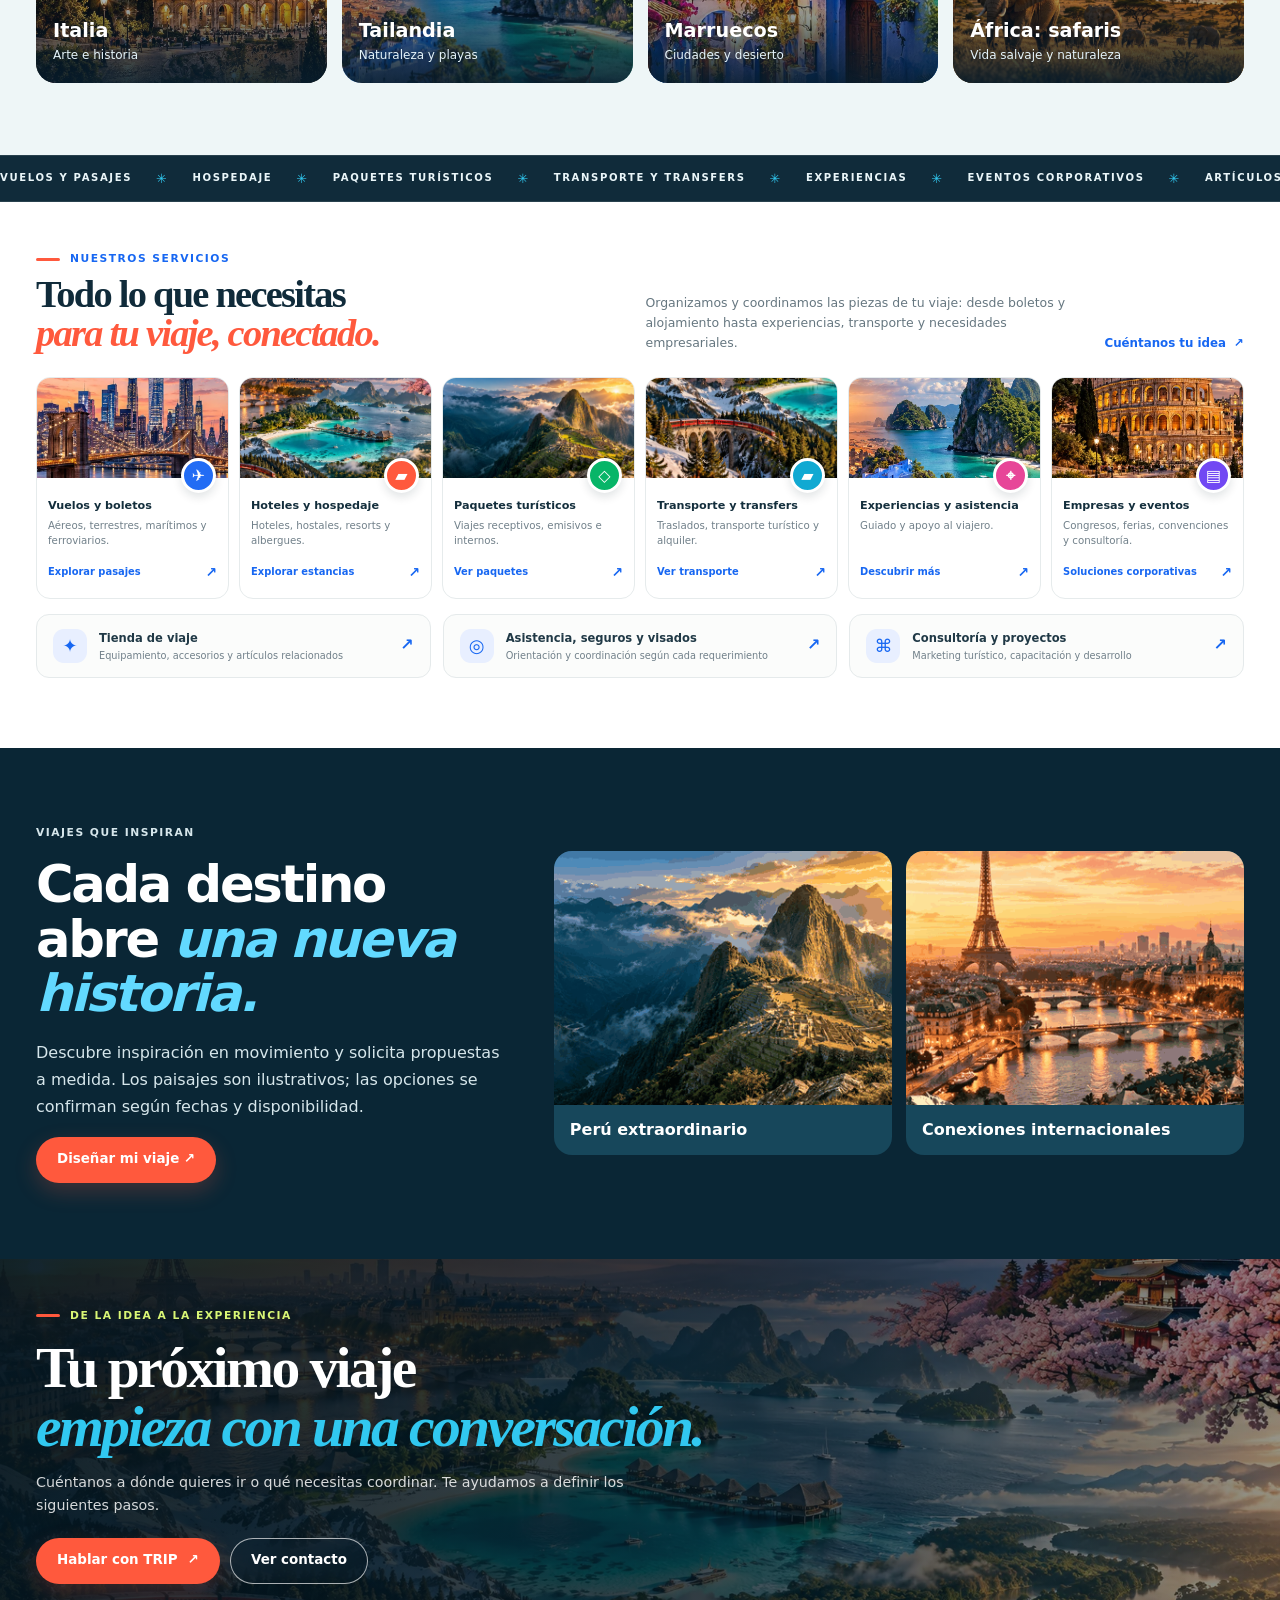
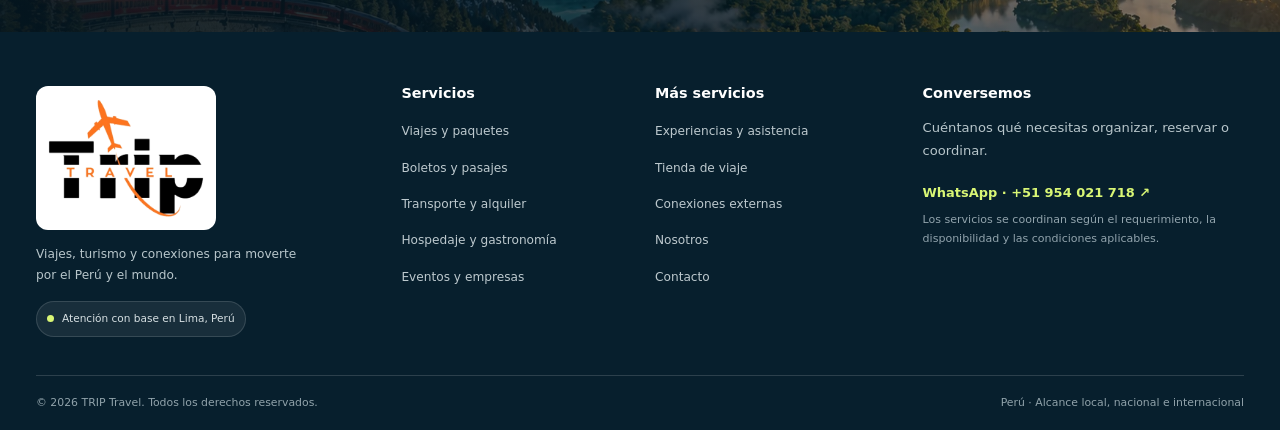
==== commit 33680741: "Add files via upload" ====
--- a/index.html
+++ b/index.html
@@ -4,7 +4,7 @@
 <head>
 <meta charset="utf-8"/>
 <meta content="width=device-width, initial-scale=1" name="viewport"/>
-<title>TRIP Travel | Perú primero, el mundo después</title>
+<title>TRIP Travel | Viajes, experiencias y conexiones</title>
 <meta content="TRIP Travel organiza viajes y excursiones, coordina pasajes, transporte, hospedaje, experiencias y servicios para empresas, desde Lima y con alcance nacional e internacional." name="description"/>
 <meta content="#102b3a" name="theme-color"/>
 <meta content="website" property="og:type"/>
@@ -53,8 +53,8 @@
 <div aria-hidden="true" class="showcase-orbit orbit-one"></div><div aria-hidden="true" class="showcase-orbit orbit-two"></div>
 <div class="container showcase-hero-content">
 <p class="showcase-kicker">PERÚ EN EL CORAZÓN · EL MUNDO EN EL HORIZONTE</p>
-<h1>Primero el Perú.<br/><em>Después, el mundo entero.</em></h1>
-<p class="showcase-lede">Descubre lo extraordinario de nuestro país y conecta con destinos internacionales. Viajes, hospedaje, pasajes y experiencias con atención personalizada.</p>
+<h1>El mundo te espera,<br/><em>nosotros te conectamos.</em></h1>
+<p class="showcase-lede">Descubre paisajes extraordinarios, organiza experiencias y conecta cada parte de tu viaje con atención personalizada.</p>
 <div class="showcase-actions">
 <a class="btn btn-primary" href="#buscador">Planifica tu viaje <span aria-hidden="true">↘</span></a>
 <a class="btn btn-glass" href="#destinos">Explorar destinos <span aria-hidden="true">↗</span></a>
@@ -86,7 +86,7 @@
 </div>
 </section>
 <section aria-label="Cómo te ayudamos" class="micro-trust"><div class="container micro-trust-grid"><div><span aria-hidden="true" class="trust-icon">◎</span><span><strong>Un solo punto de contacto</strong><small>Servicios coordinados para tu viaje</small></span></div><div><span aria-hidden="true" class="trust-icon">✧</span><span><strong>Asesoría personalizada</strong><small>Atención según tu requerimiento</small></span></div><div><span aria-hidden="true" class="trust-icon">↗</span><span><strong>Opciones conectadas</strong><small>Información y proveedores externos</small></span></div><div><span aria-hidden="true" class="trust-icon">◉</span><span><strong>Atención desde Lima</strong><small>Alcance local e internacional</small></span></div></div></section>
-<section class="destinations-showcase" id="destinos"><div class="container"><div class="showcase-section-head"><div><p class="eyebrow">01 · NUESTRA PRIORIDAD</p><h2>Perú, un país. <em>Mil maneras de descubrirlo.</em></h2><p>De la costa a los Andes y la Amazonía: comienza aquí tu próxima experiencia.</p></div><a class="text-link" href="destinos.html">Explorar destinos ↗</a></div><div class="peru-destination-grid"><a class="peru-destination" href="destinos.html"><img alt="Paisaje de Cusco y Machu Picchu" loading="lazy" src="assets/images/machu-picchu.webp"/><span><strong>Cusco y Machu Picchu</strong><small>Patrimonio, cultura y aventura</small></span></a><a class="peru-destination" href="destinos.html"><img alt="Paisaje de Ica y Huacachina" loading="lazy" src="assets/images/huacachina.webp"/><span><strong>Ica y Huacachina</strong><small>Dunas, oasis y experiencias</small></span></a><a class="peru-destination" href="destinos.html"><img alt="Paisaje de Paracas" loading="lazy" src="assets/images/paracas-coast.webp"/><span><strong>Paracas</strong><small>Costa, naturaleza y mar</small></span></a><a class="peru-destination" href="destinos.html"><img alt="Paisaje de Arequipa" loading="lazy" src="assets/images/arequipa.webp"/><span><strong>Arequipa</strong><small>Arquitectura, volcanes y Colca</small></span></a><a class="peru-destination" href="destinos.html"><img alt="Paisaje de Huaraz" loading="lazy" src="assets/images/huaraz-laguna.webp"/><span><strong>Huaraz</strong><small>Cordillera y lagunas</small></span></a><a class="peru-destination" href="destinos.html"><img alt="Paisaje de Amazonía peruana" loading="lazy" src="assets/images/amazon-river.webp"/><span><strong>Amazonía peruana</strong><small>Selva, ríos y biodiversidad</small></span></a><a class="peru-destination" href="destinos.html"><img alt="Paisaje de Puno y Titicaca" loading="lazy" src="assets/images/titicaca.webp"/><span><strong>Puno y Titicaca</strong><small>Cultura y altiplano</small></span></a><a class="peru-destination" href="destinos.html"><img alt="Paisaje de Lima" loading="lazy" src="assets/images/lima-coast.webp"/><span><strong>Lima</strong><small>Gastronomía, historia y costa</small></span></a></div></div></section><section class="world-discovery"><div class="container"><div class="showcase-section-head"><div><p class="eyebrow">02 · CONEXIONES INTERNACIONALES</p><h2>Y cuando quieras ir más lejos, <em>el mundo sigue.</em></h2><p>Explora ideas para viajes internacionales, sujetos a coordinación y disponibilidad.</p></div><a class="text-link" href="destinos.html">Más destinos ↗</a></div><div class="world-destination-grid"><a class="world-destination" href="destinos.html"><img alt="Paisaje representativo de Francia" loading="lazy" src="assets/images/world-paris.webp"/><span><strong>Francia</strong><small>París y su patrimonio</small></span></a><a class="world-destination" href="destinos.html"><img alt="Paisaje representativo de Japón" loading="lazy" src="assets/images/world-japan.webp"/><span><strong>Japón</strong><small>Cultura y modernidad</small></span></a><a class="world-destination" href="destinos.html"><img alt="Paisaje representativo de Estados Unidos" loading="lazy" src="assets/images/world-newyork.webp"/><span><strong>Estados Unidos</strong><small>Ciudades y experiencias</small></span></a><a class="world-destination" href="destinos.html"><img alt="Paisaje representativo de Emiratos Árabes" loading="lazy" src="assets/images/world-dubai.webp"/><span><strong>Emiratos Árabes</strong><small>Arquitectura y ciudad</small></span></a><a class="world-destination" href="destinos.html"><img alt="Paisaje representativo de Italia" loading="lazy" src="assets/images/world-rome.webp"/><span><strong>Italia</strong><small>Arte e historia</small></span></a><a class="world-destination" href="destinos.html"><img alt="Paisaje representativo de Tailandia" loading="lazy" src="assets/images/world-thailand.webp"/><span><strong>Tailandia</strong><small>Naturaleza y playas</small></span></a><a class="world-destination" href="destinos.html"><img alt="Paisaje representativo de Marruecos" loading="lazy" src="assets/images/world-morocco.webp"/><span><strong>Marruecos</strong><small>Ciudades y desierto</small></span></a><a class="world-destination" href="destinos.html"><img alt="Paisaje representativo de África: safaris" loading="lazy" src="assets/images/world-africa.webp"/><span><strong>África: safaris</strong><small>Vida salvaje y naturaleza</small></span></a></div></div></section>
+<section class="destinations-showcase" id="destinos"><div class="container"><div class="showcase-section-head"><div><p class="eyebrow">01 · DESCUBRE DESTINOS</p><h2>Un país de contrastes. <em>Infinitas experiencias.</em></h2><p>Playas, ciudades, montañas, cultura, gastronomía y selva: explora los paisajes que hacen único cada viaje.</p></div><a class="text-link" href="destinos.html">Explorar destinos ↗</a></div><div class="peru-destination-grid"><a class="peru-destination" href="destinos.html#explora-peru"><img alt="Imagen ilustrativa: Cusco y Machu Picchu" loading="lazy" src="assets/images/machu-picchu.webp"/><span><strong>Cusco y Machu Picchu</strong><small>Patrimonio, cultura y aventura</small></span></a><a class="peru-destination" href="destinos.html#explora-peru"><img alt="Imagen ilustrativa: Ica y Huacachina" loading="lazy" src="assets/images/huacachina.webp"/><span><strong>Ica y Huacachina</strong><small>Oasis, dunas y adrenalina</small></span></a><a class="peru-destination" href="destinos.html#explora-peru"><img alt="Imagen ilustrativa: Paracas" loading="lazy" src="assets/images/paracas-coast.webp"/><span><strong>Paracas</strong><small>Mar, islas y naturaleza</small></span></a><a class="peru-destination" href="destinos.html#explora-peru"><img alt="Imagen ilustrativa: Arequipa y Colca" loading="lazy" src="assets/images/arequipa.webp"/><span><strong>Arequipa y Colca</strong><small>Volcanes, historia y paisajes</small></span></a><a class="peru-destination" href="destinos.html#explora-peru"><img alt="Imagen ilustrativa: Huaraz y Cordillera Blanca" loading="lazy" src="assets/images/huaraz-laguna.webp"/><span><strong>Huaraz y Cordillera Blanca</strong><small>Lagunas y alta montaña</small></span></a><a class="peru-destination" href="destinos.html#explora-peru"><img alt="Imagen ilustrativa: Amazonía peruana" loading="lazy" src="assets/images/amazon-river.webp"/><span><strong>Amazonía peruana</strong><small>Ríos, selva y biodiversidad</small></span></a><a class="peru-destination" href="destinos.html#explora-peru"><img alt="Imagen ilustrativa: Puno y lago Titicaca" loading="lazy" src="assets/images/titicaca.webp"/><span><strong>Puno y lago Titicaca</strong><small>Tradiciones del altiplano</small></span></a><a class="peru-destination" href="destinos.html#explora-peru"><img alt="Imagen ilustrativa: Lima" loading="lazy" src="assets/images/lima-coast.webp"/><span><strong>Lima</strong><small>Cultura, gastronomía y costa</small></span></a><a class="peru-destination" href="destinos.html#explora-peru"><img alt="Imagen ilustrativa: Vinicunca" loading="lazy" src="assets/images/montana-arcoiris.webp"/><span><strong>Vinicunca</strong><small>Montañas de colores</small></span></a><a class="peru-destination" href="destinos.html#explora-peru"><img alt="Imagen ilustrativa: Lagunas andinas" loading="lazy" src="assets/images/laguna-andina.webp"/><span><strong>Lagunas andinas</strong><small>Senderismo y naturaleza</small></span></a><a class="peru-destination" href="destinos.html#explora-peru"><img alt="Imagen ilustrativa: Valle Sagrado" loading="lazy" src="assets/images/hero-machu.webp"/><span><strong>Valle Sagrado</strong><small>Pueblos y paisajes andinos</small></span></a><a class="peru-destination" href="destinos.html#explora-peru"><img alt="Imagen ilustrativa: Costa del Perú" loading="lazy" src="assets/images/paracas-coast.webp"/><span><strong>Costa del Perú</strong><small>Playas y horizontes abiertos</small></span></a></div></div></section><section class="peru-explorer" id="rutas-peru"><div class="container"><p class="eyebrow">RUTAS · CULTURA · NATURALEZA · GASTRONOMÍA</p><h2>Hay mucho más por descubrir</h2><p>Ideas de lugares para explorar y diseñar itinerarios personalizados. La presencia de un destino no implica un paquete confirmado.</p><div class="peru-regions"><div class="region-panel"><h3>Costa y desierto</h3><div class="region-chips"><a href="destinos.html#explora-peru">Lima</a><a href="destinos.html#explora-peru">Paracas</a><a href="destinos.html#explora-peru">Huacachina</a><a href="destinos.html#explora-peru">Nazca</a><a href="destinos.html#explora-peru">Trujillo</a><a href="destinos.html#explora-peru">Huanchaco</a><a href="destinos.html#explora-peru">Chiclayo</a><a href="destinos.html#explora-peru">Máncora</a><a href="destinos.html#explora-peru">Punta Sal</a><a href="destinos.html#explora-peru">Tumbes</a></div></div><div class="region-panel"><h3>Andes y cultura</h3><div class="region-chips"><a href="destinos.html#explora-peru">Cusco</a><a href="destinos.html#explora-peru">Valle Sagrado</a><a href="destinos.html#explora-peru">Machu Picchu</a><a href="destinos.html#explora-peru">Arequipa</a><a href="destinos.html#explora-peru">Cañón del Colca</a><a href="destinos.html#explora-peru">Puno</a><a href="destinos.html#explora-peru">Lago Titicaca</a><a href="destinos.html#explora-peru">Huaraz</a><a href="destinos.html#explora-peru">Ayacucho</a><a href="destinos.html#explora-peru">Cajamarca</a><a href="destinos.html#explora-peru">Huancayo</a><a href="destinos.html#explora-peru">Vinicunca</a></div></div><div class="region-panel"><h3>Amazonía y naturaleza</h3><div class="region-chips"><a href="destinos.html#explora-peru">Iquitos</a><a href="destinos.html#explora-peru">Tarapoto</a><a href="destinos.html#explora-peru">Puerto Maldonado</a><a href="destinos.html#explora-peru">Tambopata</a><a href="destinos.html#explora-peru">Manu</a><a href="destinos.html#explora-peru">Oxapampa</a><a href="destinos.html#explora-peru">Pozuzo</a><a href="destinos.html#explora-peru">Chachapoyas</a><a href="destinos.html#explora-peru">Kuélap</a><a href="destinos.html#explora-peru">Gocta</a><a href="destinos.html#explora-peru">Tingo María</a><a href="destinos.html#explora-peru">Pucallpa</a></div></div></div></div></section><section class="world-discovery"><div class="container"><div class="showcase-section-head"><div><p class="eyebrow">02 · MÁS DESTINOS POR DESCUBRIR</p><h2>Viaja tan lejos <em>como imagines.</em></h2><p>Explora ideas para viajes internacionales, sujetos a coordinación y disponibilidad.</p></div><a class="text-link" href="destinos.html">Más destinos ↗</a></div><div class="world-destination-grid"><a class="world-destination" href="destinos.html"><img alt="Paisaje representativo de Francia" loading="lazy" src="assets/images/world-paris.webp"/><span><strong>Francia</strong><small>París y su patrimonio</small></span></a><a class="world-destination" href="destinos.html"><img alt="Paisaje representativo de Japón" loading="lazy" src="assets/images/world-japan.webp"/><span><strong>Japón</strong><small>Cultura y modernidad</small></span></a><a class="world-destination" href="destinos.html"><img alt="Paisaje representativo de Estados Unidos" loading="lazy" src="assets/images/world-newyork.webp"/><span><strong>Estados Unidos</strong><small>Ciudades y experiencias</small></span></a><a class="world-destination" href="destinos.html"><img alt="Paisaje representativo de Emiratos Árabes" loading="lazy" src="assets/images/world-dubai.webp"/><span><strong>Emiratos Árabes</strong><small>Arquitectura y ciudad</small></span></a><a class="world-destination" href="destinos.html"><img alt="Paisaje representativo de Italia" loading="lazy" src="assets/images/world-rome.webp"/><span><strong>Italia</strong><small>Arte e historia</small></span></a><a class="world-destination" href="destinos.html"><img alt="Paisaje representativo de Tailandia" loading="lazy" src="assets/images/world-thailand.webp"/><span><strong>Tailandia</strong><small>Naturaleza y playas</small></span></a><a class="world-destination" href="destinos.html"><img alt="Paisaje representativo de Marruecos" loading="lazy" src="assets/images/world-morocco.webp"/><span><strong>Marruecos</strong><small>Ciudades y desierto</small></span></a><a class="world-destination" href="destinos.html"><img alt="Paisaje representativo de África: safaris" loading="lazy" src="assets/images/world-africa.webp"/><span><strong>África: safaris</strong><small>Vida salvaje y naturaleza</small></span></a></div></div></section>
 <div aria-label="Servicios de TRIP Travel" class="travel-ticker"><div class="ticker-track"><span>VUELOS Y PASAJES</span><i>✳</i><span>HOSPEDAJE</span><i>✳</i><span>PAQUETES TURÍSTICOS</span><i>✳</i><span>TRANSPORTE Y TRANSFERS</span><i>✳</i><span>EXPERIENCIAS</span><i>✳</i><span>EVENTOS CORPORATIVOS</span><i>✳</i><span>ARTÍCULOS DE VIAJE</span><i>✳</i><span>VUELOS Y PASAJES</span><i>✳</i><span>HOSPEDAJE</span><i>✳</i><span>PAQUETES TURÍSTICOS</span><i>✳</i><span>TRANSPORTE Y TRANSFERS</span><i>✳</i><span>EXPERIENCIAS</span><i>✳</i></div></div>
 <section class="home-services" id="servicios"><div class="container"><div class="showcase-section-head services-section-head"><div><p class="eyebrow"><span></span> NUESTROS SERVICIOS</p><h2>Todo lo que necesitas<br/><em>para tu viaje, conectado.</em></h2></div><div class="services-head-side"><p>Organizamos y coordinamos las piezas de tu viaje: desde boletos y alojamiento hasta experiencias, transporte y necesidades empresariales.</p><a class="text-link" href="contacto.html">Cuéntanos tu idea <span aria-hidden="true">↗</span></a></div></div>
 <div class="showcase-service-grid">
@@ -99,7 +99,7 @@
 </div>
 <div class="secondary-service-row"><a href="tienda.html"><span aria-hidden="true">✦</span><strong>Tienda de viaje</strong><small>Equipamiento, accesorios y artículos relacionados</small><b>↗</b></a><a href="experiencias.html"><span aria-hidden="true">◎</span><strong>Asistencia, seguros y visados</strong><small>Orientación y coordinación según cada requerimiento</small><b>↗</b></a><a href="corporativo.html"><span aria-hidden="true">⌘</span><strong>Consultoría y proyectos</strong><small>Marketing turístico, capacitación y desarrollo</small><b>↗</b></a></div>
 </div></section>
-<section class="motion-feature"><div class="container motion-layout"><div><p class="eyebrow">VIAJES QUE INSPIRAN</p><h2>Un mundo de experiencias, <em>con Perú como punto de partida.</em></h2><p>Dos ventanas en movimiento para inspirar tu próximo viaje. Las imágenes son ilustrativas; cada itinerario se cotiza según fechas y disponibilidad.</p><a class="btn btn-primary" href="https://wa.me/51954021718?text=Hola%20TRIP%20Travel%2C%20quisiera%20asesor%C3%ADa%20para%20organizar%20un%20viaje%20por%20Per%C3%BA%20o%20al%20extranjero." rel="noopener noreferrer" target="_blank">Diseñar mi viaje ↗</a></div><div class="motion-cards"><figure><img alt="Secuencia animada de paisajes del Perú" loading="lazy" src="assets/images/peru-motion.gif"/><figcaption>Perú extraordinario</figcaption></figure><figure><img alt="Secuencia animada de paisajes internacionales" loading="lazy" src="assets/images/world-motion.gif"/><figcaption>Conexiones internacionales</figcaption></figure></div></div></section><section class="world-cta"><div class="world-cta-media"><img alt="Panorama de destinos internacionales" height="1024" loading="lazy" src="assets/images/world-hero.webp" width="1648"/></div><div class="world-cta-shade"></div><div class="container world-cta-content"><p class="eyebrow eyebrow-light"><span></span> DE LA IDEA A LA EXPERIENCIA</p><h2>Tu próximo viaje<br/><em>empieza con una conversación.</em></h2><p>Cuéntanos a dónde quieres ir o qué necesitas coordinar. Te ayudamos a definir los siguientes pasos.</p><div><a class="btn btn-primary" href="https://wa.me/51954021718?text=Hola%20TRIP%20Travel%2C%20quiero%20planificar%20un%20viaje%20o%20consultar%20un%20servicio." rel="noopener noreferrer" target="_blank">Hablar con TRIP <span aria-hidden="true">↗</span></a><a class="btn btn-glass" href="contacto.html">Ver contacto</a></div></div></section>
+<section class="motion-feature"><div class="container motion-layout"><div><p class="eyebrow">VIAJES QUE INSPIRAN</p><h2>Cada destino abre <em>una nueva historia.</em></h2><p>Descubre inspiración en movimiento y solicita propuestas a medida. Los paisajes son ilustrativos; las opciones se confirman según fechas y disponibilidad.</p><a class="btn btn-primary" href="https://wa.me/51954021718?text=Hola%20TRIP%20Travel%2C%20quisiera%20asesor%C3%ADa%20para%20organizar%20un%20viaje%20por%20Per%C3%BA%20o%20al%20extranjero." rel="noopener noreferrer" target="_blank">Diseñar mi viaje ↗</a></div><div class="motion-cards"><figure><img alt="Secuencia animada de paisajes del Perú" loading="lazy" src="assets/images/peru-motion.gif"/><figcaption>Perú extraordinario</figcaption></figure><figure><img alt="Secuencia animada de paisajes internacionales" loading="lazy" src="assets/images/world-motion.gif"/><figcaption>Conexiones internacionales</figcaption></figure></div></div></section><section class="world-cta"><div class="world-cta-media"><img alt="Panorama de destinos internacionales" height="1024" loading="lazy" src="assets/images/world-hero.webp" width="1648"/></div><div class="world-cta-shade"></div><div class="container world-cta-content"><p class="eyebrow eyebrow-light"><span></span> DE LA IDEA A LA EXPERIENCIA</p><h2>Tu próximo viaje<br/><em>empieza con una conversación.</em></h2><p>Cuéntanos a dónde quieres ir o qué necesitas coordinar. Te ayudamos a definir los siguientes pasos.</p><div><a class="btn btn-primary" href="https://wa.me/51954021718?text=Hola%20TRIP%20Travel%2C%20quiero%20planificar%20un%20viaje%20o%20consultar%20un%20servicio." rel="noopener noreferrer" target="_blank">Hablar con TRIP <span aria-hidden="true">↗</span></a><a class="btn btn-glass" href="contacto.html">Ver contacto</a></div></div></section>
 </main>
 <footer class="site-footer"><div class="container footer-main"><div class="footer-brand-col"><a href="index.html"><img alt="TRIP Travel, logo oficial" class="footer-logo" height="205" src="assets/images/trip-logo-oficial.png" width="360"/></a><p>Viajes, turismo y conexiones para moverte por el Perú y el mundo.</p><span class="footer-location"><span class="dot"></span> Atención con base en Lima, Perú</span></div><div><h2>Servicios</h2><ul><li><a href="tours.html">Viajes y paquetes</a></li><li><a href="vuelos.html">Boletos y pasajes</a></li><li><a href="transporte.html">Transporte y alquiler</a></li><li><a href="hoteles.html">Hospedaje y gastronomía</a></li><li><a href="corporativo.html">Eventos y empresas</a></li></ul></div><div><h2>Más servicios</h2><ul><li><a href="experiencias.html">Experiencias y asistencia</a></li><li><a href="tienda.html">Tienda de viaje</a></li><li><a href="conexiones.html">Conexiones externas</a></li><li><a href="nosotros.html">Nosotros</a></li><li><a href="contacto.html">Contacto</a></li></ul></div><div><h2>Conversemos</h2><p>Cuéntanos qué necesitas organizar, reservar o coordinar.</p><a class="footer-contact" href="https://wa.me/51954021718?text=Hola%20TRIP%20Travel%2C%20quisiera%20informaci%C3%B3n%20sobre%20sus%20servicios." rel="noopener noreferrer" target="_blank">WhatsApp · +51 954 021 718 ↗</a><p class="footer-note">Los servicios se coordinan según el requerimiento, la disponibilidad y las condiciones aplicables.</p></div></div><div class="container footer-bottom"><span>© <span data-year=""></span> TRIP Travel. Todos los derechos reservados.</span><span>Perú · Alcance local, nacional e internacional</span></div></footer>
 <a aria-label="Contactar TRIP Travel por WhatsApp" class="whatsapp-float" href="https://wa.me/51954021718?text=Hola%20TRIP%20Travel%2C%20quisiera%20asesor%C3%ADa%20para%20organizar%20un%20viaje%20por%20Per%C3%BA%20o%20al%20extranjero." rel="noopener noreferrer" target="_blank">✆  WhatsApp</a>
--- a/trip-global-integrated.css
+++ b/trip-global-integrated.css
@@ -204,3 +204,21 @@
 @media(max-width:1050px){.peru-destination-grid,.world-destination-grid,.hotel-types{grid-template-columns:repeat(2,minmax(0,1fr))}.motion-layout{grid-template-columns:1fr}.brand-logo{width:112px!important;height:66px!important}}
 @media(max-width:650px){.peru-destination-grid,.world-destination-grid{gap:10px}.peru-destination,.world-destination{aspect-ratio:.85}.peru-destination span,.world-destination span{left:11px;bottom:11px}.peru-destination strong,.world-destination strong{font-size:16px}.peru-destination small,.world-destination small{font-size:10px}.mv-grid,.hotel-detail-grid{grid-template-columns:1fr}.hotel-types{grid-template-columns:1fr 1fr;gap:10px}.hotel-types img{height:115px}.hotel-types h3{font-size:16px;padding:12px 12px 0}.hotel-types p{font-size:12px;padding:0 12px 12px}.motion-cards{gap:10px}.motion-cards figcaption{font-size:12px;padding:9px}.showcase-hero{min-height:530px!important}.brand-tag{display:none!important}.whatsapp-float{right:12px!important;bottom:12px!important}}
 @media(prefers-reduced-motion:reduce){.peru-destination img,.world-destination img{transition:none!important}}
+
+/* TRIP Travel — directorio visual de rutas, 2026 */
+.peru-explorer{padding:clamp(52px,7vw,100px) 0;background:linear-gradient(140deg,#f1f8f8,#fff8f0)}
+.peru-explorer h2,.regional-directory h2{font-size:clamp(2rem,4vw,3.7rem);letter-spacing:-.045em;line-height:1.08;color:#102b3a;margin:.6rem 0 1rem}
+.peru-explorer>.container>p:not(.eyebrow),.regional-directory>p{max-width:760px;color:#526574;line-height:1.7}
+.peru-regions{display:grid;grid-template-columns:repeat(3,minmax(0,1fr));gap:18px;margin-top:32px}
+.region-panel{background:white;border:1px solid #e4eaeb;border-radius:22px;padding:clamp(20px,2.5vw,32px);box-shadow:0 14px 40px rgba(16,43,58,.06);min-width:0}
+.region-panel h3{font-size:1.35rem;color:#102b3a;margin:0 0 18px}
+.region-chips{display:flex;flex-wrap:wrap;gap:9px}
+.region-chips a{display:inline-flex;align-items:center;min-height:38px;border-radius:100px;padding:8px 13px;background:#eef5f5;border:1px solid #dce9e9;color:#183d49;text-decoration:none;font-weight:600;font-size:.86rem;transition:background .2s,transform .2s}
+.region-chips a:hover,.region-chips a:focus-visible{background:#ffe9d9;transform:translateY(-2px);outline-offset:3px}
+.regional-directory{margin:34px 0 52px}
+.peru-destination-grid{grid-template-columns:repeat(4,minmax(0,1fr))}
+.peru-destination{min-width:0}
+.peru-destination img{width:100%;height:100%;object-fit:cover}
+@media(max-width:950px){.peru-regions{grid-template-columns:1fr 1fr}.peru-destination-grid{grid-template-columns:repeat(3,minmax(0,1fr))}}
+@media(max-width:640px){.peru-regions{grid-template-columns:1fr}.peru-destination-grid{grid-template-columns:repeat(2,minmax(0,1fr))}.region-panel{padding:20px}}
+@media(prefers-reduced-motion:reduce){.region-chips a{transition:none}}
